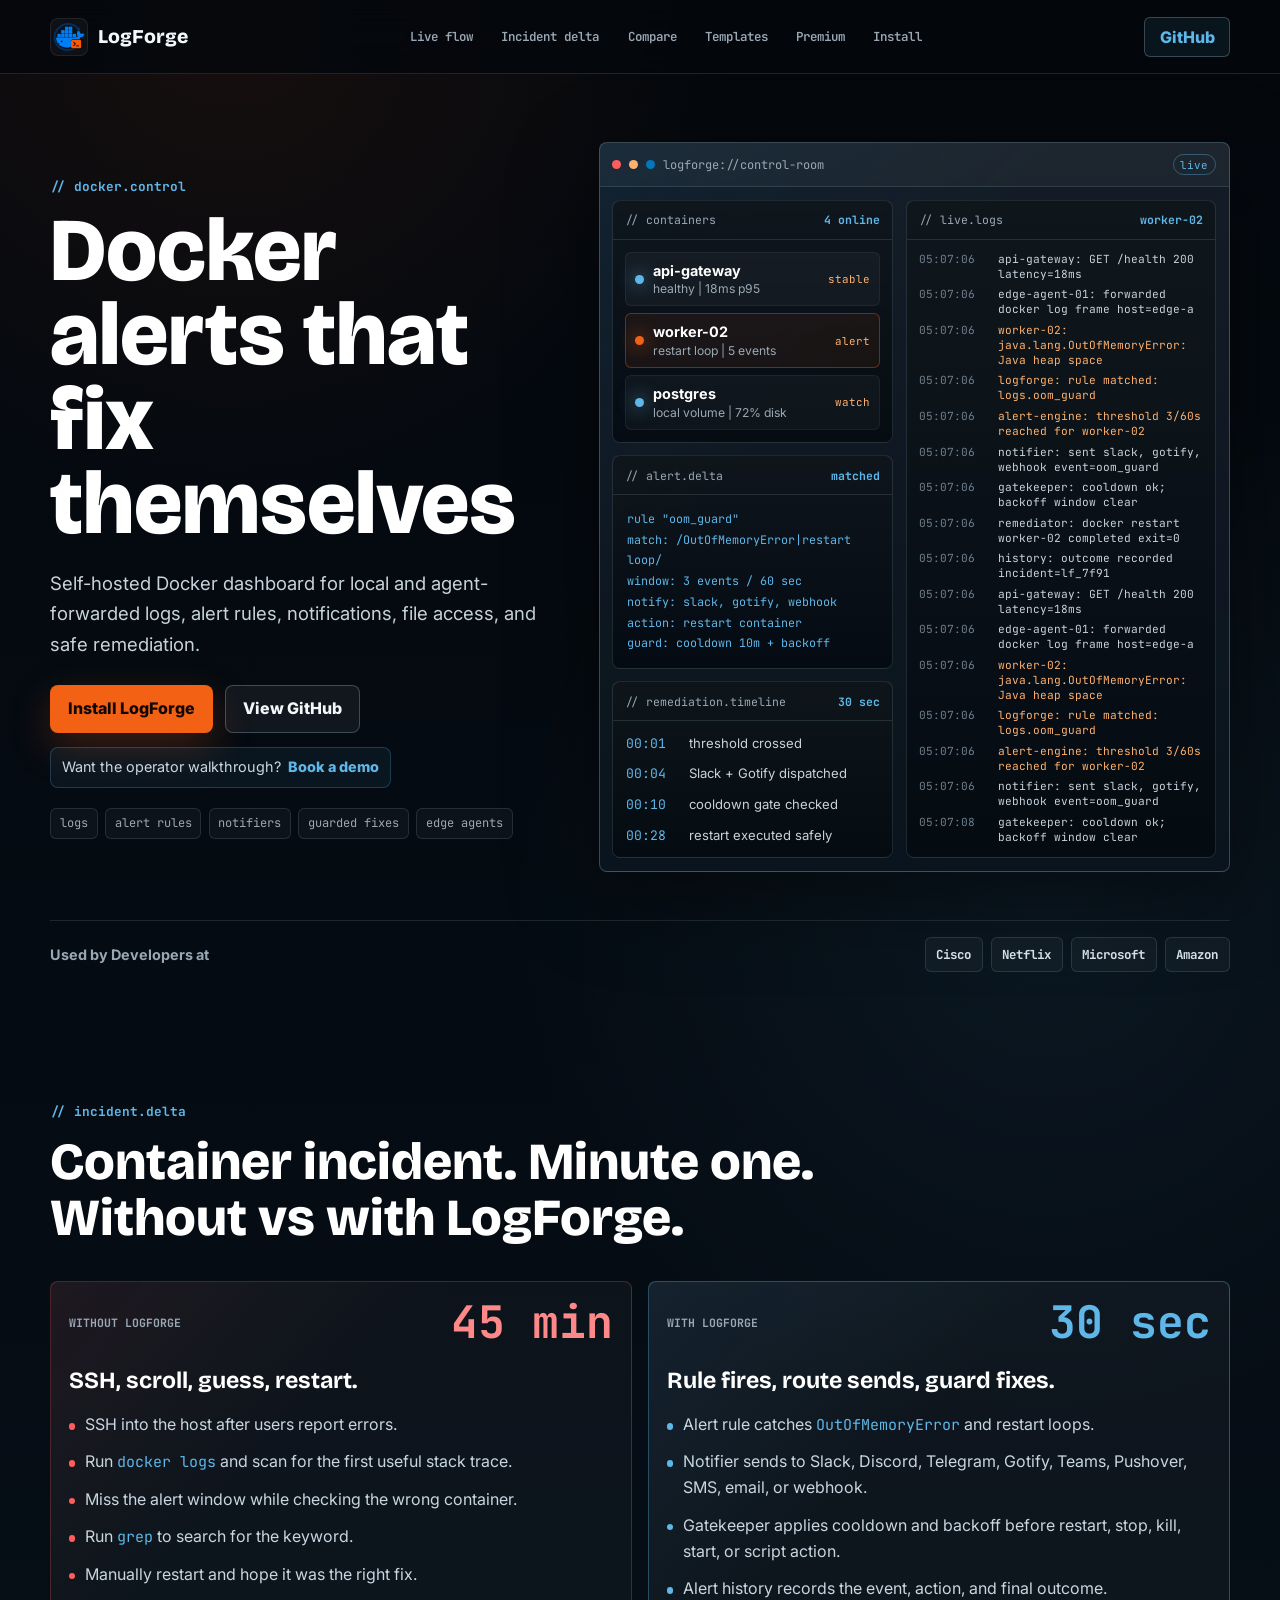
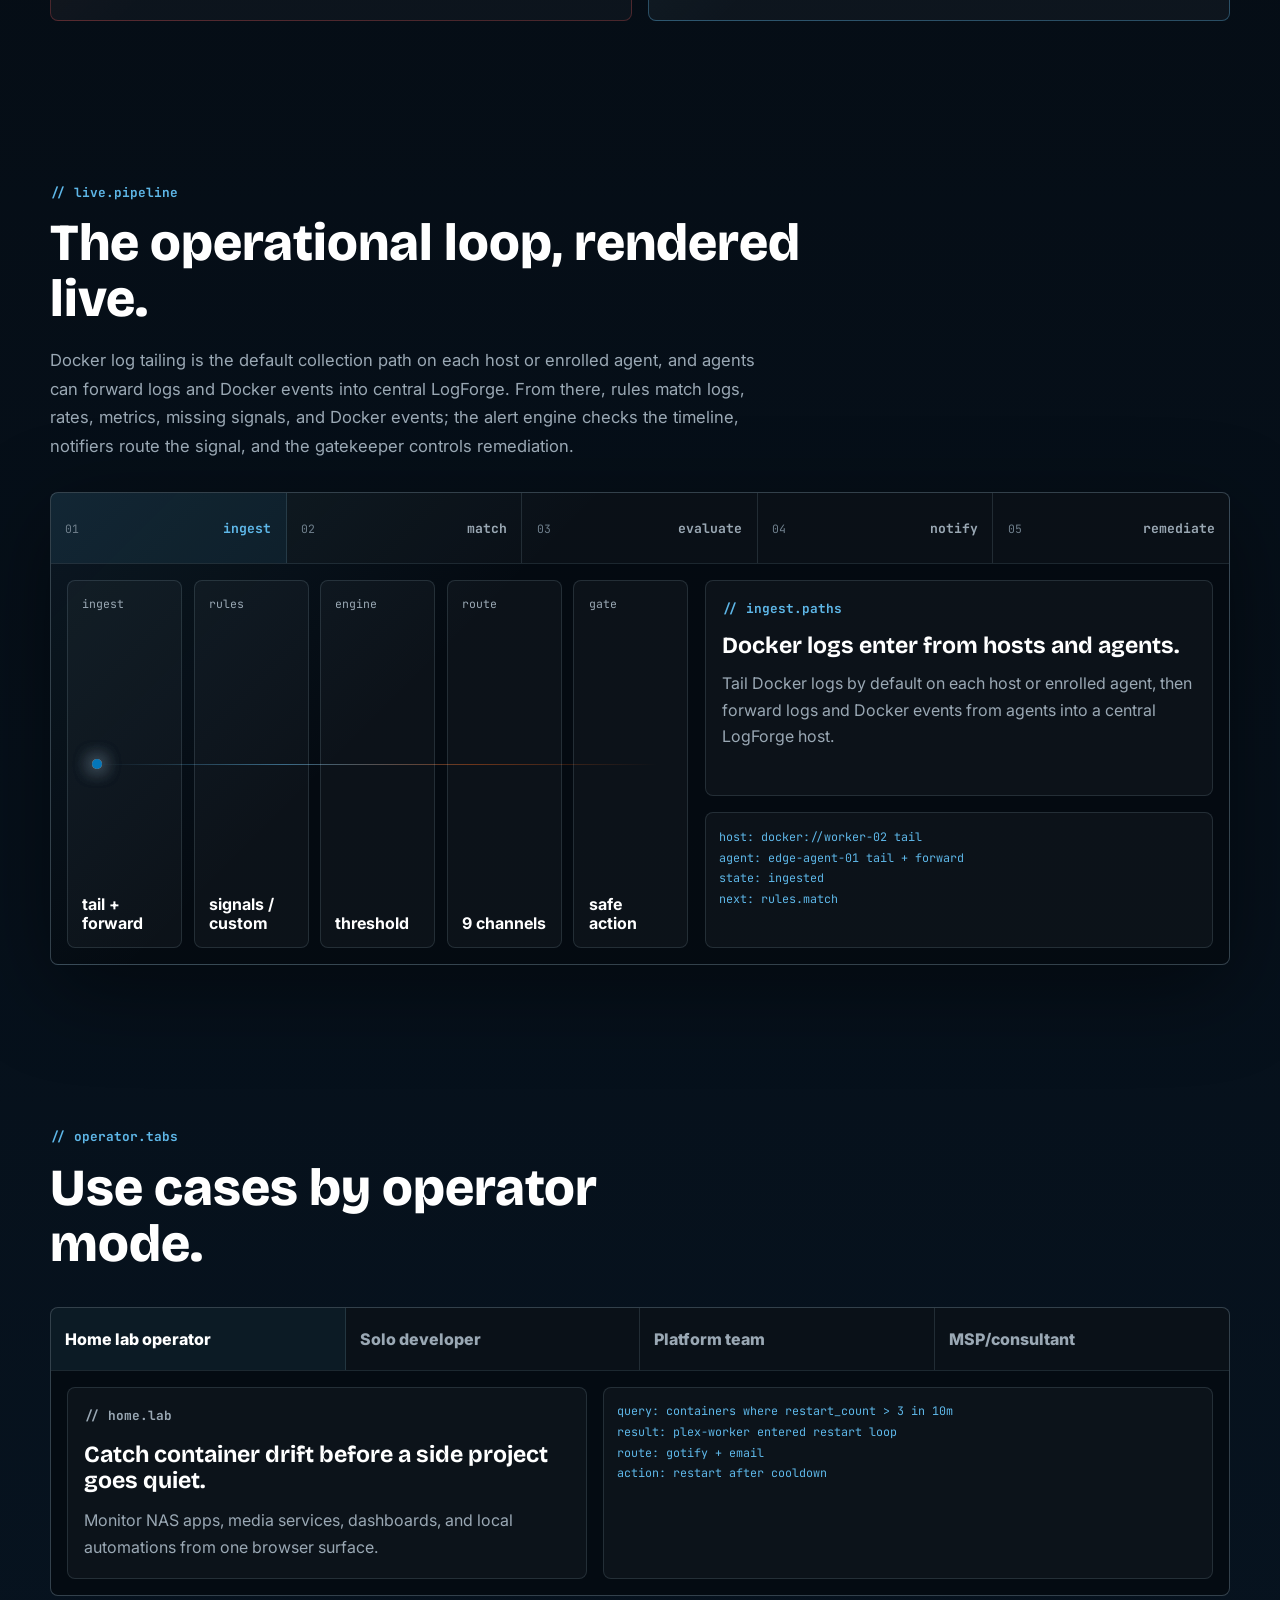
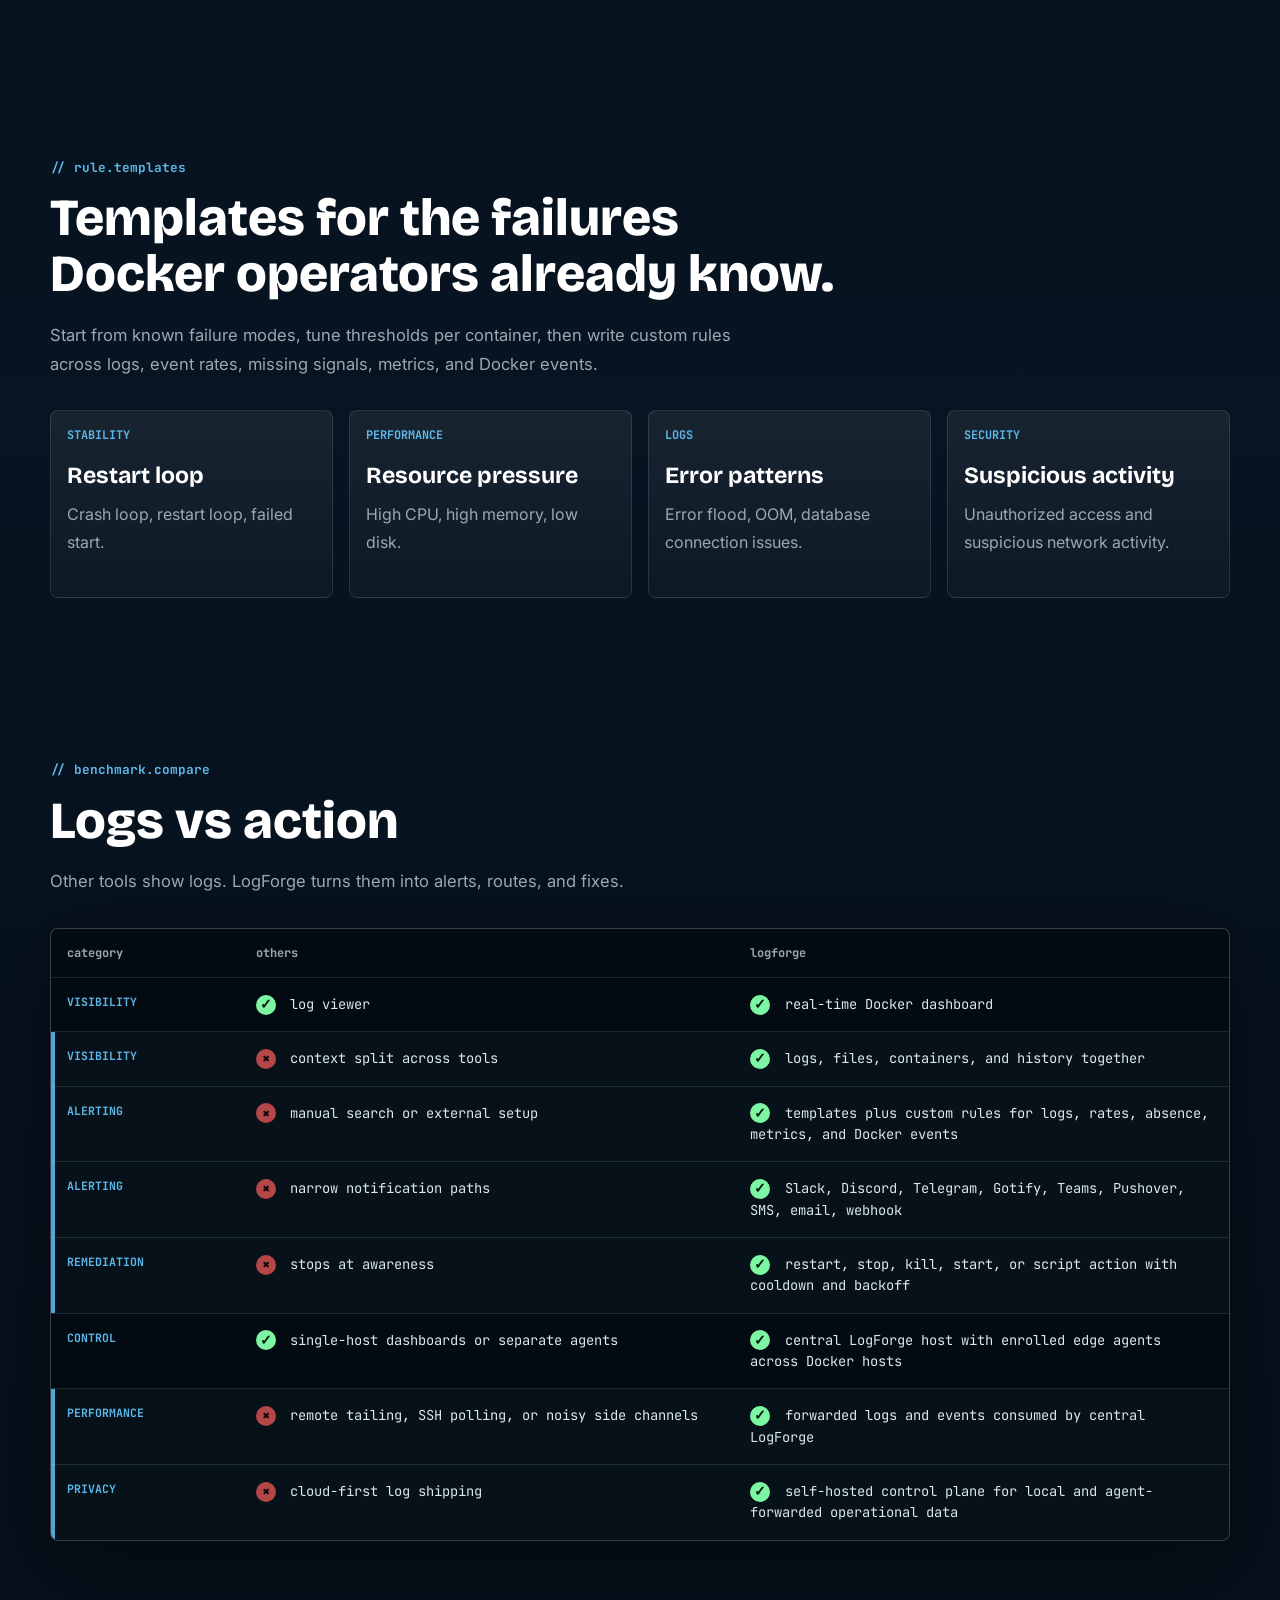
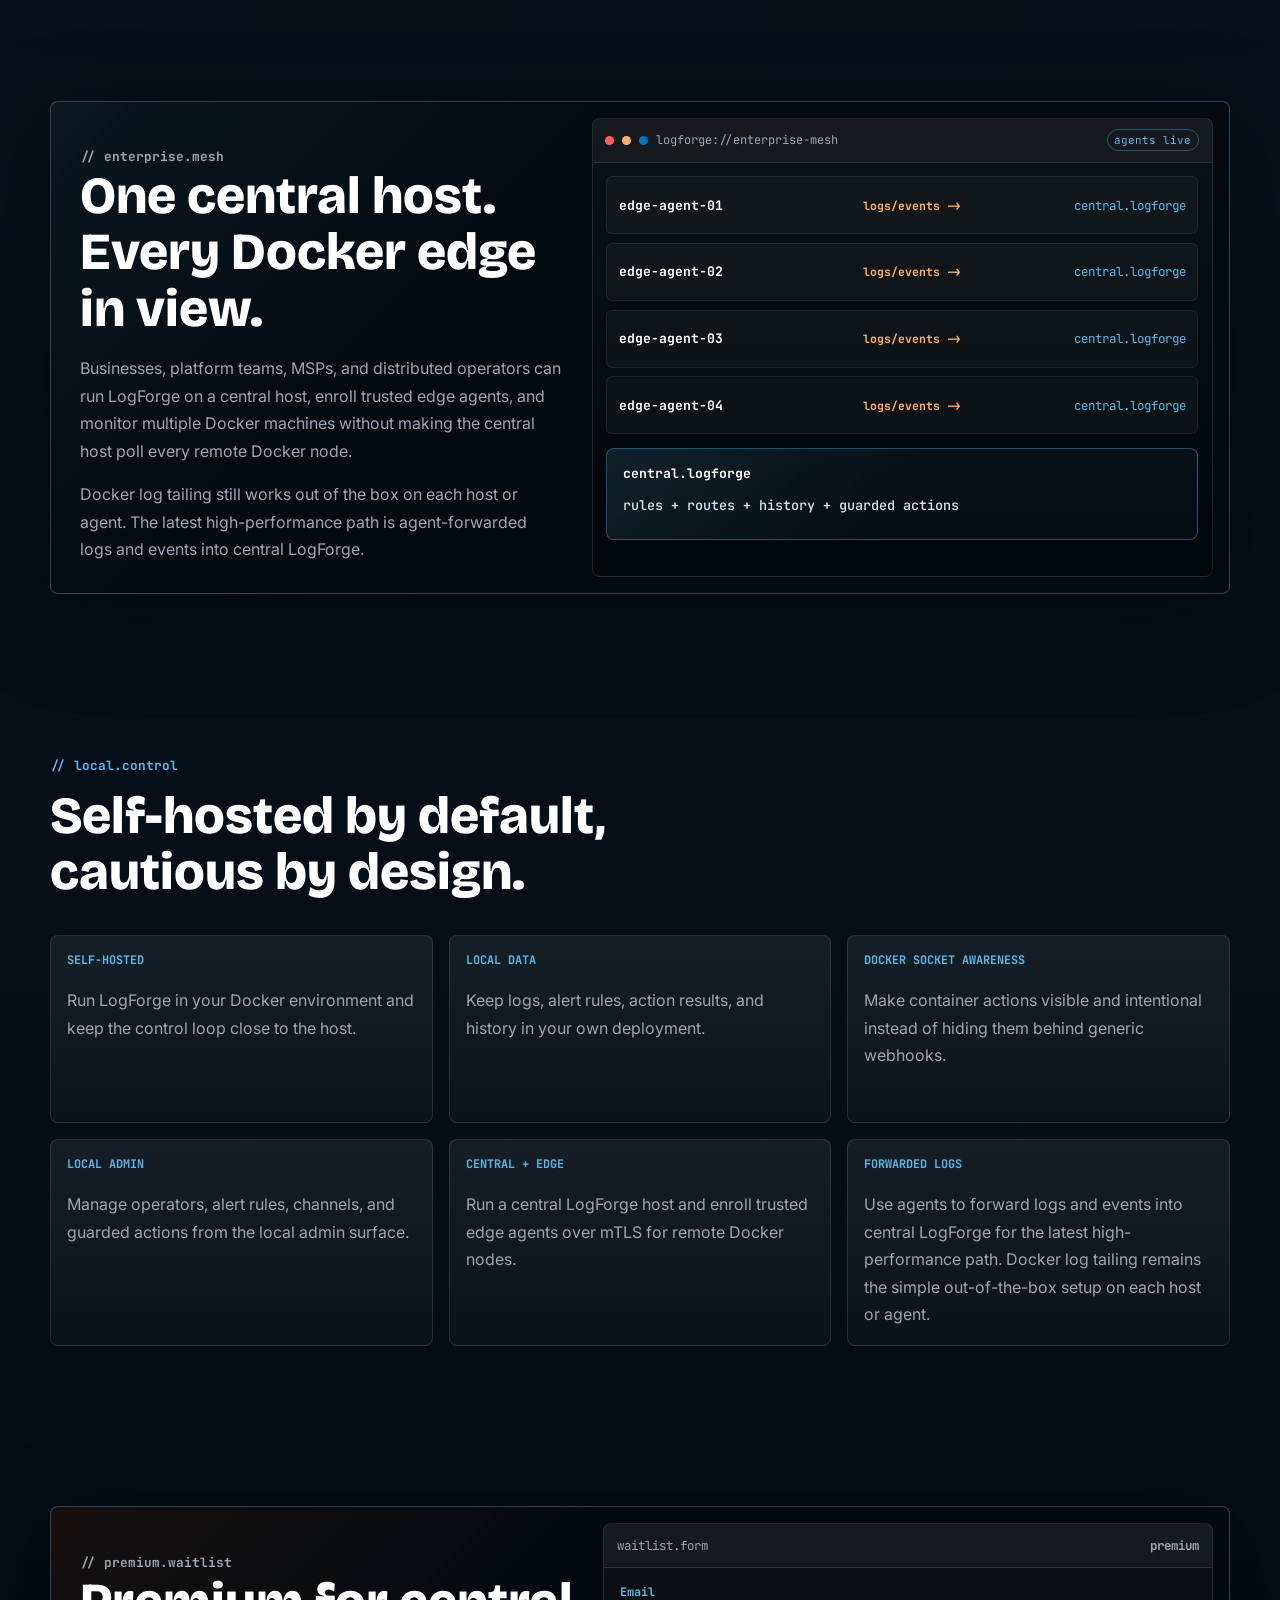
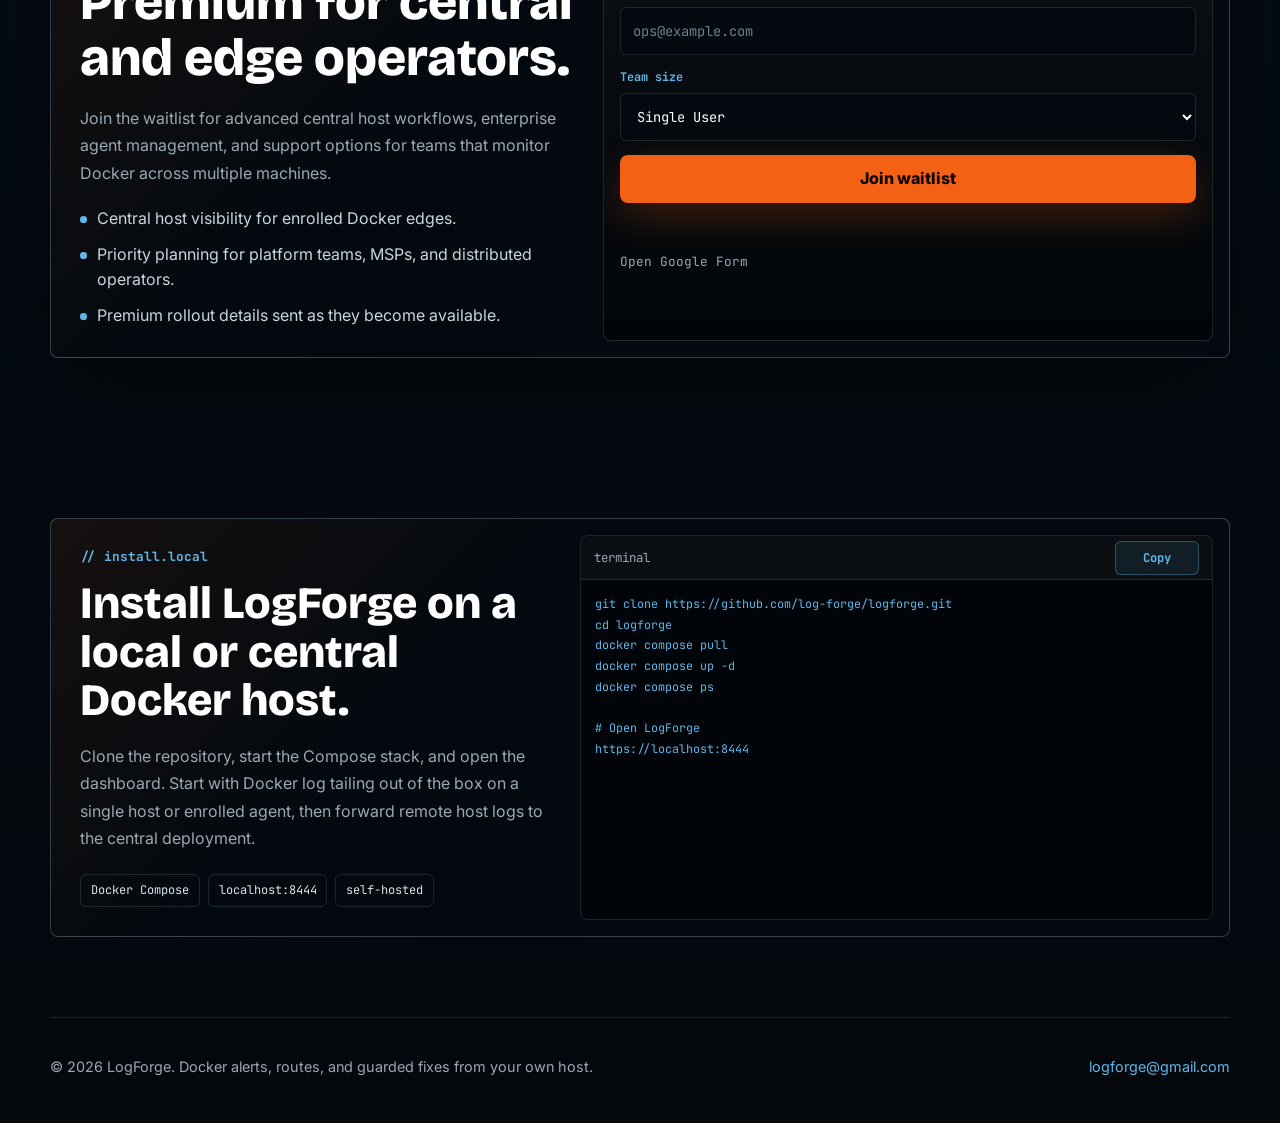
==== index.html @ 3767a817 "added "Single User" to form selection for prem. Live logs UI fix" ====
<!DOCTYPE html>
<html lang="en">

<head>
    <meta charset="UTF-8" />
    <meta name="google-site-verification" content="5gdbox0Q_wbktke-19hYoCBIcnkvSwL-Vssron53sCU" />
    <meta name="viewport" content="width=device-width, initial-scale=1.0" />
    <meta name="description" content="LogForge is a self-hosted Docker dashboard for real-time logs, alert rules, notifications, file access, and safe remediation." />
    <title>LogForge - Docker Alerts That Fix Themselves</title>
    <link rel="preconnect" href="https://fonts.googleapis.com" />
    <link rel="preconnect" href="https://fonts.gstatic.com" crossorigin />
    <link href="https://fonts.googleapis.com/css2?family=Bricolage+Grotesque:wght@600;700;800&family=Inter:wght@400;500;600;700;800&family=JetBrains+Mono:wght@400;500;600;700&display=swap" rel="stylesheet" />
    <link rel="icon" href="assets/logo-32x32.ico" type="image/x-icon" />
    <link rel="stylesheet" href="styles.css" />
</head>

<body>
    <div class="page-grid" aria-hidden="true"></div>

    <header class="site-header">
        <a class="brand" href="#top" aria-label="LogForge home">
            <img src="assets/logforge-Icon-transparent-512x512.png" alt="" />
            <span>LogForge</span>
        </a>

        <nav class="site-nav" aria-label="Primary navigation">
            <a href="#flow">Live flow</a>
            <a href="#incident">Incident delta</a>
            <a href="#compare">Compare</a>
            <a href="#templates">Templates</a>
            <a href="#premium">Premium</a>
            <a href="#install">Install</a>
        </nav>

        <a class="header-cta" href="https://github.com/log-forge/logforge" target="_blank" rel="noopener noreferrer">GitHub</a>
    </header>

    <main id="top">
        <section class="hero" aria-labelledby="hero-title">
            <div class="hero-copy">
                <p class="mono-label">// docker.control</p>
                <h1 id="hero-title">Docker alerts that fix themselves</h1>
                <p class="hero-subhead">Self-hosted Docker dashboard for local and agent-forwarded logs, alert rules, notifications, file access, and safe remediation.</p>
                <div class="action-row" aria-label="Primary actions">
                    <a class="button button-primary" href="#install">Install LogForge</a>
                    <a class="button button-secondary" href="https://github.com/log-forge/logforge" target="_blank" rel="noopener noreferrer">View GitHub</a>
                </div>
                <p class="demo-callout">
                    Want the operator walkthrough?
                    <a href="https://calendly.com/madanb1313/logforge-demo" target="_blank" rel="noopener noreferrer">Book a demo</a>
                </p>
                <div class="signal-strip" aria-label="Product capabilities">
                    <span>logs</span>
                    <span>alert rules</span>
                    <span>notifiers</span>
                    <span>guarded fixes</span>
                    <span>edge agents</span>
                </div>
            </div>

            <aside class="control-room" aria-label="Live Docker control room">
                <div class="window-bar">
                    <span class="window-dot"></span>
                    <span class="window-dot"></span>
                    <span class="window-dot"></span>
                    <span class="window-title">logforge://control-room</span>
                    <span class="window-status">live</span>
                </div>

                <div class="room-grid">
                    <section class="console-panel service-map" aria-label="Container status">
                        <div class="panel-heading">
                            <span>// containers</span>
                            <strong>4 online</strong>
                        </div>
                        <div class="container-list">
                            <article>
                                <span class="status-dot ok"></span>
                                <div>
                                    <strong>api-gateway</strong>
                                    <span>healthy | 18ms p95</span>
                                </div>
                                <em>stable</em>
                            </article>
                            <article class="is-hot">
                                <span class="status-dot warn"></span>
                                <div>
                                    <strong>worker-02</strong>
                                    <span>restart loop | 5 events</span>
                                </div>
                                <em>alert</em>
                            </article>
                            <article>
                                <span class="status-dot ok"></span>
                                <div>
                                    <strong>postgres</strong>
                                    <span>local volume | 72% disk</span>
                                </div>
                                <em>watch</em>
                            </article>
                        </div>
                    </section>

                    <section class="console-panel log-panel" aria-label="Live log stream">
                        <div class="panel-heading">
                            <span>// live.logs</span>
                            <strong>worker-02</strong>
                        </div>
                        <ol id="hero-log-stream" class="log-stream" aria-live="polite"></ol>
                    </section>

                    <section class="console-panel rule-panel" aria-label="Alert rule evaluation">
                        <div class="panel-heading">
                            <span>// alert.delta</span>
                            <strong>matched</strong>
                        </div>
                        <pre><code>rule "oom_guard"
match: /OutOfMemoryError|restart loop/
window: 3 events / 60 sec
notify: slack, gotify, webhook
action: restart container
guard: cooldown 10m + backoff</code></pre>
                    </section>

                    <section class="console-panel timeline-panel" aria-label="Notification and remediation timeline">
                        <div class="panel-heading">
                            <span>// remediation.timeline</span>
                            <strong>30 sec</strong>
                        </div>
                        <ol>
                            <li><span>00:01</span> threshold crossed</li>
                            <li><span>00:04</span> Slack + Gotify dispatched</li>
                            <li><span>00:10</span> cooldown gate checked</li>
                            <li><span>00:28</span> restart executed safely</li>
                        </ol>
                    </section>
                </div>
            </aside>
        </section>

        <section class="proof-band" aria-label="Company proof">
            <p>Used by Developers at</p>
            <div class="company-chips">
                <span>Cisco</span>
                <span>Netflix</span>
                <span>Microsoft</span>
                <span>Amazon</span>
            </div>
        </section>

        <section id="incident" class="section incident-section" aria-labelledby="incident-title">
            <div class="section-kicker">
                <p class="mono-label">// incident.delta</p>
                <h2 id="incident-title">Container incident. Minute one. Without vs with LogForge.</h2>
            </div>

            <div class="delta-grid">
                <article class="delta-card without-card">
                    <div class="delta-head">
                        <span>WITHOUT LOGFORGE</span>
                        <strong>45 min</strong>
                    </div>
                    <h3>SSH, scroll, guess, restart.</h3>
                    <ul>
                        <li>SSH into the host after users report errors.</li>
                        <li>Run <code>docker logs</code> and scan for the first useful stack trace.</li>
                        <li>Miss the alert window while checking the wrong container.</li>
                        <li>Run <code>grep</code> to search for the keyword.</li>
                        <li>Manually restart and hope it was the right fix.</li>
                    </ul>
                </article>

                <article class="delta-card with-card">
                    <div class="delta-head">
                        <span>WITH LOGFORGE</span>
                        <strong>30 sec</strong>
                    </div>
                    <h3>Rule fires, route sends, guard fixes.</h3>
                    <ul>
                        <li>Alert rule catches <code>OutOfMemoryError</code> and restart loops.</li>
                        <li>Notifier sends to Slack, Discord, Telegram, Gotify, Teams, Pushover, SMS, email, or webhook.</li>
                        <li>Gatekeeper applies cooldown and backoff before restart, stop, kill, start, or script action.</li>
                        <li>Alert history records the event, action, and final outcome.</li>
                    </ul>
                </article>
            </div>
        </section>

        <section id="flow" class="section flow-section" aria-labelledby="flow-title">
            <div class="section-intro">
                <p class="mono-label">// live.pipeline</p>
                <h2 id="flow-title">The operational loop, rendered live.</h2>
                <p>Docker log tailing is the default collection path on each host or enrolled agent, and agents can forward logs and Docker events into central LogForge. From there, rules match logs, rates, metrics, missing signals, and Docker events; the alert engine checks the timeline, notifiers route the signal, and the gatekeeper controls remediation.</p>
            </div>

            <div class="flow-console">
                <div class="flow-rail" aria-label="Flow stages">
                    <button class="flow-node is-active" type="button" data-flow-step="0">
                        <span>01</span>
                        <strong>ingest</strong>
                    </button>
                    <button class="flow-node" type="button" data-flow-step="1">
                        <span>02</span>
                        <strong>match</strong>
                    </button>
                    <button class="flow-node" type="button" data-flow-step="2">
                        <span>03</span>
                        <strong>evaluate</strong>
                    </button>
                    <button class="flow-node" type="button" data-flow-step="3">
                        <span>04</span>
                        <strong>notify</strong>
                    </button>
                    <button class="flow-node" type="button" data-flow-step="4">
                        <span>05</span>
                        <strong>remediate</strong>
                    </button>
                </div>

                <div class="flow-stage">
                    <div class="flow-visual" aria-hidden="true">
                        <span class="packet packet-one"></span>
                        <span class="packet packet-two"></span>
                        <span class="packet packet-three"></span>
                        <div class="flow-column">
                            <span>ingest</span>
                            <strong>tail + forward</strong>
                        </div>
                        <div class="flow-column">
                            <span>rules</span>
                            <strong>signals / custom</strong>
                        </div>
                        <div class="flow-column">
                            <span>engine</span>
                            <strong>threshold</strong>
                        </div>
                        <div class="flow-column">
                            <span>route</span>
                            <strong>9 channels</strong>
                        </div>
                        <div class="flow-column">
                            <span>gate</span>
                            <strong>safe action</strong>
                        </div>
                    </div>

                    <div class="flow-detail">
                        <div>
                            <span class="mono-label" id="flow-step-label">// ingest.paths</span>
                            <h3 id="flow-step-title">Docker logs enter from hosts and agents.</h3>
                            <p id="flow-step-copy">Tail Docker logs by default on each host or enrolled agent, then forward logs and Docker events from agents into a central LogForge host.</p>
                        </div>
                        <pre><code id="flow-step-code">host: docker://worker-02 tail
agent: edge-agent-01 tail + forward
state: ingested
next: rules.match</code></pre>
                    </div>
                </div>
            </div>
        </section>

        <section id="use-cases" class="section use-case-section" aria-labelledby="use-case-title">
            <div class="section-intro compact">
                <p class="mono-label">// operator.tabs</p>
                <h2 id="use-case-title">Use cases by operator mode.</h2>
            </div>

            <div class="tabs" data-tabs>
                <div class="tab-list" role="tablist" aria-label="LogForge use cases">
                    <button class="tab-button is-active" id="tab-home" type="button" role="tab" aria-selected="true" aria-controls="panel-home" data-tab="home">Home lab operator</button>
                    <button class="tab-button" id="tab-solo" type="button" role="tab" aria-selected="false" aria-controls="panel-solo" data-tab="solo">Solo developer</button>
                    <button class="tab-button" id="tab-platform" type="button" role="tab" aria-selected="false" aria-controls="panel-platform" data-tab="platform">Platform team</button>
                    <button class="tab-button" id="tab-msp" type="button" role="tab" aria-selected="false" aria-controls="panel-msp" data-tab="msp">MSP/consultant</button>
                </div>

                <div class="tab-panels">
                    <article class="tab-panel is-active" id="panel-home" role="tabpanel" aria-labelledby="tab-home" data-tab-panel="home">
                        <div>
                            <p class="mono-label">// home.lab</p>
                            <h3>Catch container drift before a side project goes quiet.</h3>
                            <p>Monitor NAS apps, media services, dashboards, and local automations from one browser surface.</p>
                        </div>
                        <pre><code>query: containers where restart_count &gt; 3 in 10m
result: plex-worker entered restart loop
route: gotify + email
action: restart after cooldown</code></pre>
                    </article>

                    <article class="tab-panel" id="panel-solo" role="tabpanel" aria-labelledby="tab-solo" data-tab-panel="solo" hidden>
                        <div>
                            <p class="mono-label">// solo.dev</p>
                            <h3>Keep local services honest while you ship.</h3>
                            <p>Use templates or custom rules for logs, rates, metrics, and container events that normally vanish in a terminal tab you closed an hour ago.</p>
                        </div>
                        <pre><code>query: logs contains "database connection refused"
result: api cannot reach postgres
route: desktop webhook + slack
action: run ./scripts/reconnect-db.sh</code></pre>
                    </article>

                    <article class="tab-panel" id="panel-platform" role="tabpanel" aria-labelledby="tab-platform" data-tab-panel="platform" hidden>
                        <div>
                            <p class="mono-label">// platform.team</p>
                            <h3>Give developers a Docker-native incident console.</h3>
                            <p>Run a central LogForge host that consumes forwarded logs from enrolled agents, standardizes alert rules, and keeps remediation visible without handing every workflow to a cloud APM.</p>
                        </div>
                        <pre><code>query: service=checkout severity=error rate &gt; 20/min
source: agents=edge-a, edge-b
result: error flood confirmed across 2 hosts
route: teams + pager webhook
action: block repeated restarts for 10m</code></pre>
                    </article>

                    <article class="tab-panel" id="panel-msp" role="tabpanel" aria-labelledby="tab-msp" data-tab-panel="msp" hidden>
                        <div>
                            <p class="mono-label">// consultant.ops</p>
                            <h3>Operate client Docker edges from one trusted host.</h3>
                            <p>Enroll trusted agents per client or site, forward logs into central LogForge, and use alert history as the handoff record.</p>
                        </div>
                        <pre><code>query: client=edge-node disk_free &lt; 12%
source: agent://client-a-edge-03
result: low disk on docker volume
route: pushover + webhook
action: run guarded cleanup script</code></pre>
                    </article>
                </div>
            </div>
        </section>

        <section id="templates" class="section templates-section" aria-labelledby="templates-title">
            <div class="section-intro">
                <p class="mono-label">// rule.templates</p>
                <h2 id="templates-title">Templates for the failures Docker operators already know.</h2>
                <p>Start from known failure modes, tune thresholds per container, then write custom rules across logs, event rates, missing signals, metrics, and Docker events.</p>
            </div>

            <div class="template-grid">
                <article>
                    <span>STABILITY</span>
                    <h3>Restart loop</h3>
                    <p>Crash loop, restart loop, failed start.</p>
                </article>
                <article>
                    <span>PERFORMANCE</span>
                    <h3>Resource pressure</h3>
                    <p>High CPU, high memory, low disk.</p>
                </article>
                <article>
                    <span>LOGS</span>
                    <h3>Error patterns</h3>
                    <p>Error flood, OOM, database connection issues.</p>
                </article>
                <article>
                    <span>SECURITY</span>
                    <h3>Suspicious activity</h3>
                    <p>Unauthorized access and suspicious network activity.</p>
                </article>
            </div>
        </section>

        <section id="compare" class="section compare-section" aria-labelledby="compare-title">
            <div class="section-intro">
                <p class="mono-label">// benchmark.compare</p>
                <h2 id="compare-title">Logs vs action</h2>
                <p>Other tools show logs. LogForge turns them into alerts, routes, and fixes.</p>
            </div>

            <div class="compare-table-wrap" role="region" aria-label="LogForge comparison table" tabindex="0">
                <table class="compare-table">
                    <thead>
                        <tr>
                            <th scope="col">category</th>
                            <th scope="col">others</th>
                            <th scope="col">logforge</th>
                        </tr>
                    </thead>
                    <tbody>
                        <tr>
                            <th scope="row">VISIBILITY</th>
                            <td><span class="mark yes">✓</span> log viewer</td>
                            <td><span class="mark yes">✓</span> real-time Docker dashboard</td>
                        </tr>
                        <tr class="logforge-row">
                            <th scope="row">VISIBILITY</th>
                            <td><span class="mark no">×</span> context split across tools</td>
                            <td><span class="mark yes">✓</span> logs, files, containers, and history together</td>
                        </tr>
                        <tr class="logforge-row">
                            <th scope="row">ALERTING</th>
                            <td><span class="mark no">×</span> manual search or external setup</td>
                            <td><span class="mark yes">✓</span> templates plus custom rules for logs, rates, absence, metrics, and Docker events</td>
                        </tr>
                        <tr class="logforge-row">
                            <th scope="row">ALERTING</th>
                            <td><span class="mark no">×</span> narrow notification paths</td>
                            <td><span class="mark yes">✓</span> Slack, Discord, Telegram, Gotify, Teams, Pushover, SMS, email, webhook</td>
                        </tr>
                        <tr class="logforge-row">
                            <th scope="row">REMEDIATION</th>
                            <td><span class="mark no">×</span> stops at awareness</td>
                            <td><span class="mark yes">✓</span> restart, stop, kill, start, or script action with cooldown and backoff</td>
                        </tr>
                        <tr>
                            <th scope="row">CONTROL</th>
                            <td><span class="mark yes">✓</span> single-host dashboards or separate agents</td>
                            <td><span class="mark yes">✓</span> central LogForge host with enrolled edge agents across Docker hosts</td>
                        </tr>
                        <tr class="logforge-row">
                            <th scope="row">PERFORMANCE</th>
                            <td><span class="mark no">×</span> remote tailing, SSH polling, or noisy side channels</td>
                            <td><span class="mark yes">✓</span> forwarded logs and events consumed by central LogForge</td>
                        </tr>
                        <tr class="logforge-row">
                            <th scope="row">PRIVACY</th>
                            <td><span class="mark no">×</span> cloud-first log shipping</td>
                            <td><span class="mark yes">✓</span> self-hosted control plane for local and agent-forwarded operational data</td>
                        </tr>
                    </tbody>
                </table>
            </div>
        </section>

        <section class="section mesh-section" aria-labelledby="mesh-title">
            <div class="mesh-layout">
                <div class="mesh-copy">
                    <p class="mono-label">// enterprise.mesh</p>
                    <h2 id="mesh-title">One central host. Every Docker edge in view.</h2>
                    <p>Businesses, platform teams, MSPs, and distributed operators can run LogForge on a central host, enroll trusted edge agents, and monitor multiple Docker machines without making the central host poll every remote Docker node.</p>
                    <p>Docker log tailing still works out of the box on each host or agent. The latest high-performance path is agent-forwarded logs and events into central LogForge.</p>
                </div>

                <aside class="mesh-console" aria-label="Central LogForge agent mesh">
                    <div class="window-bar">
                        <span class="window-dot"></span>
                        <span class="window-dot"></span>
                        <span class="window-dot"></span>
                        <span class="window-title">logforge://enterprise-mesh</span>
                        <span class="window-status">agents live</span>
                    </div>
                    <div class="mesh-body">
                        <ol class="mesh-routes">
                            <li>
                                <span>edge-agent-01</span>
                                <strong>logs/events -&gt;</strong>
                                <em>central.logforge</em>
                            </li>
                            <li>
                                <span>edge-agent-02</span>
                                <strong>logs/events -&gt;</strong>
                                <em>central.logforge</em>
                            </li>
                            <li>
                                <span>edge-agent-03</span>
                                <strong>logs/events -&gt;</strong>
                                <em>central.logforge</em>
                            </li>
                            <li>
                                <span>edge-agent-04</span>
                                <strong>logs/events -&gt;</strong>
                                <em>central.logforge</em>
                            </li>
                        </ol>
                        <div class="central-node">
                            <span>central.logforge</span>
                            <strong>rules + routes + history + guarded actions</strong>
                        </div>
                    </div>
                </aside>
            </div>
        </section>

        <section id="security" class="section security-section" aria-labelledby="security-title">
            <div class="section-intro compact">
                <p class="mono-label">// local.control</p>
                <h2 id="security-title">Self-hosted by default, cautious by design.</h2>
            </div>

            <div class="security-grid">
                <article>
                    <span>SELF-HOSTED</span>
                    <p>Run LogForge in your Docker environment and keep the control loop close to the host.</p>
                </article>
                <article>
                    <span>LOCAL DATA</span>
                    <p>Keep logs, alert rules, action results, and history in your own deployment.</p>
                </article>
                <article>
                    <span>DOCKER SOCKET AWARENESS</span>
                    <p>Make container actions visible and intentional instead of hiding them behind generic webhooks.</p>
                </article>
                <article>
                    <span>LOCAL ADMIN</span>
                    <p>Manage operators, alert rules, channels, and guarded actions from the local admin surface.</p>
                </article>
                <article>
                    <span>CENTRAL + EDGE</span>
                    <p>Run a central LogForge host and enroll trusted edge agents over mTLS for remote Docker nodes.</p>
                </article>
                <article>
                    <span>FORWARDED LOGS</span>
                    <p>Use agents to forward logs and events into central LogForge for the latest high-performance path. Docker log tailing remains the simple out-of-the-box setup on each host or agent.</p>
                </article>
            </div>
        </section>

        <section id="premium" class="section premium-section" aria-labelledby="premium-title">
            <div class="premium-layout">
                <div class="premium-copy">
                    <p class="mono-label">// premium.waitlist</p>
                    <h2 id="premium-title">Premium for central and edge operators.</h2>
                    <p>Join the waitlist for advanced central host workflows, enterprise agent management, and support options for teams that monitor Docker across multiple machines.</p>
                    <ul class="premium-points">
                        <li>Central host visibility for enrolled Docker edges.</li>
                        <li>Priority planning for platform teams, MSPs, and distributed operators.</li>
                        <li>Premium rollout details sent as they become available.</li>
                    </ul>
                </div>

                <form id="premium-form" class="premium-form" action="https://docs.google.com/forms/d/e/1FAIpQLSe7D8ET0jccLyB7ufdlz3Lj9IEhLvrrvncpP8xzFvLgqYZGEQ/formResponse" method="POST" target="_blank">
                    <div class="code-header">
                        <span>waitlist.form</span>
                        <strong>premium</strong>
                    </div>
                    <div class="premium-form-body">
                        <label for="premium-email">
                            <span>Email</span>
                            <input id="premium-email" name="entry.475791116" type="email" autocomplete="email" placeholder="ops@example.com" required />
                        </label>
                        <label for="premium-team-size">
                            <span>Team size</span>
                            <select id="premium-team-size" name="entry.1033853757">
                                <option value="Single User">Single User</option>
                                <option value="1 - 10 people">1 - 10 people</option>
                                <option value="11 - 49 people">11 - 49 people</option>
                                <option value="50 + people">50 + people</option>
                            </select>
                        </label>
                        <button class="button button-primary premium-submit" type="submit">Join waitlist</button>
                        <p id="premium-form-status" class="form-status" role="status" aria-live="polite"></p>
                        <a class="form-fallback" href="https://docs.google.com/forms/d/e/1FAIpQLSe7D8ET0jccLyB7ufdlz3Lj9IEhLvrrvncpP8xzFvLgqYZGEQ/viewform" target="_blank" rel="noopener noreferrer">Open Google Form</a>
                    </div>
                </form>
            </div>
        </section>

        <section id="install" class="section install-section" aria-labelledby="install-title">
            <div class="install-layout">
                <div>
                    <p class="mono-label">// install.local</p>
                    <h2 id="install-title">Install LogForge on a local or central Docker host.</h2>
                    <p>Clone the repository, start the Compose stack, and open the dashboard. Start with Docker log tailing out of the box on a single host or enrolled agent, then forward remote host logs to the central deployment.</p>
                    <div class="install-stats" aria-label="Install summary">
                        <span>Docker Compose</span>
                        <span>localhost:8444</span>
                        <span>self-hosted</span>
                    </div>
                </div>

                <div class="install-card">
                    <div class="code-header">
                        <span>terminal</span>
                        <button id="copy-install" class="copy-button" type="button" data-copy-target="install-snippet">
                            <span class="copy-default">Copy</span>
                            <span class="copy-success">Copied</span>
                        </button>
                    </div>
                    <pre><code id="install-snippet">git clone https://github.com/log-forge/logforge.git
cd logforge
docker compose pull
docker compose up -d
docker compose ps

# Open LogForge
https://localhost:8444</code></pre>
                </div>
            </div>
        </section>
    </main>

    <footer class="site-footer">
        <p>&copy; 2026 LogForge. Docker alerts, routes, and guarded fixes from your own host.</p>
        <a href="mailto:logforge@gmail.com">logforge@gmail.com</a>
    </footer>

    <script src="script.js"></script>
</body>

</html>
---- styles.css ----
:root {
    color-scheme: dark;
    --bg: #04080d;
    --bg-2: #07111c;
    --panel: #08111a;
    --panel-2: #0c1823;
    --panel-3: #112232;
    --ink: #f3f8fb;
    --muted: #9aa8b4;
    --muted-2: #6f7f8c;
    --line: rgba(194, 226, 246, 0.13);
    --line-strong: rgba(194, 226, 246, 0.25);
    --brand-blue: #5EB7E8;
    --brand-blue-strong: #0476B9;
    --brand-navy: #0A3657;
    --brand-navy-2: #123B5A;
    --brand-orange: #F36114;
    --brand-orange-light: #FFB16D;
    --red: #ff5d5d;
    --shadow: 0 24px 90px rgba(0, 0, 0, 0.45);
    --radius: 8px;
    --max-width: 1180px;
}

* {
    box-sizing: border-box;
}

html {
    scroll-behavior: smooth;
    background: var(--bg);
}

body {
    margin: 0;
    color: var(--ink);
    background:
        radial-gradient(circle at 18% 0%, rgba(243, 97, 20, 0.08), transparent 32rem),
        radial-gradient(circle at 82% 12%, rgba(94, 183, 232, 0.07), transparent 34rem),
        linear-gradient(180deg, #04080d 0%, #071421 48%, #04080d 100%);
    font-family: Inter, ui-sans-serif, system-ui, -apple-system, BlinkMacSystemFont, "Segoe UI", sans-serif;
    letter-spacing: 0;
    min-width: 320px;
}

body::before {
    content: "";
    position: fixed;
    inset: 0;
    z-index: -2;
    pointer-events: none;
    background-image:
        linear-gradient(rgba(194, 226, 246, 0.045) 1px, transparent 1px),
        linear-gradient(90deg, rgba(194, 226, 246, 0.045) 1px, transparent 1px);
    background-size: 48px 48px;
    mask-image: linear-gradient(180deg, rgba(0, 0, 0, 0.92), rgba(0, 0, 0, 0.18));
}

body::after {
    content: "";
    position: fixed;
    inset: 0;
    z-index: -1;
    pointer-events: none;
    background:
        repeating-linear-gradient(180deg, rgba(255, 255, 255, 0.032) 0, rgba(255, 255, 255, 0.032) 1px, transparent 1px, transparent 4px),
        linear-gradient(90deg, rgba(243, 97, 20, 0.025), rgba(10, 54, 87, 0.04), rgba(94, 183, 232, 0.025));
    opacity: 0.58;
}

a {
    color: inherit;
}

img {
    display: block;
    max-width: 100%;
}

[hidden] {
    display: none !important;
}

button,
a {
    -webkit-tap-highlight-color: transparent;
}

button,
input,
textarea,
select {
    font: inherit;
}

h1,
h2,
h3,
p {
    margin-top: 0;
    overflow-wrap: anywhere;
}

h1,
h2,
h3 {
    font-family: "Bricolage Grotesque", Inter, ui-sans-serif, system-ui, sans-serif;
    letter-spacing: 0;
}

pre,
code,
.mono-label,
.site-nav,
.window-title,
.window-status,
.panel-heading,
.container-list em,
.flow-node,
.template-grid span,
.security-grid span,
.compare-table,
.install-stats,
.copy-button,
.signal-strip,
.company-chips,
.mesh-routes,
.central-node,
.premium-form label span,
.premium-form input,
.premium-form select,
.form-status,
.form-fallback {
    font-family: "JetBrains Mono", ui-monospace, SFMono-Regular, Menlo, Monaco, Consolas, monospace;
    letter-spacing: 0;
}

pre {
    margin: 0;
    white-space: pre-wrap;
}

code {
    color: var(--brand-blue);
    font-size: 0.94em;
}

:focus-visible {
    outline: 2px solid var(--brand-blue);
    outline-offset: 4px;
}

.page-grid {
    position: fixed;
    inset: 0;
    z-index: -3;
    background:
        linear-gradient(90deg, transparent 0, rgba(255, 255, 255, 0.025) 50%, transparent 100%),
        #04080d;
}

.site-header {
    position: sticky;
    top: 0;
    z-index: 30;
    display: flex;
    align-items: center;
    justify-content: space-between;
    gap: 1rem;
    min-height: 74px;
    padding: 0.75rem max(1rem, calc((100vw - var(--max-width)) / 2));
    border-bottom: 1px solid var(--line);
    background: rgba(4, 8, 13, 0.84);
    backdrop-filter: blur(18px);
}

.brand {
    display: inline-flex;
    align-items: center;
    gap: 0.65rem;
    flex: 0 0 auto;
    color: var(--ink);
    font-weight: 800;
    text-decoration: none;
}

.brand img {
    width: 38px;
    height: 38px;
    border: 1px solid rgba(255, 255, 255, 0.08);
    border-radius: 8px;
    background: rgba(255, 255, 255, 0.04);
}

.brand span {
    font-family: "Bricolage Grotesque", Inter, sans-serif;
    font-size: 1.22rem;
}

.site-nav {
    display: flex;
    align-items: center;
    justify-content: center;
    gap: 0.28rem;
    color: var(--muted);
    font-size: 0.78rem;
    font-weight: 600;
}

.site-nav a,
.header-cta {
    border: 1px solid transparent;
    border-radius: 6px;
    text-decoration: none;
    transition: border-color 160ms ease, background 160ms ease, color 160ms ease, transform 160ms ease;
}

.site-nav a {
    padding: 0.55rem 0.68rem;
}

.site-nav a:hover,
.site-nav a:focus-visible {
    border-color: var(--line);
    background: rgba(255, 255, 255, 0.045);
    color: var(--ink);
}

.header-cta {
    display: inline-flex;
    align-items: center;
    justify-content: center;
    flex: 0 0 auto;
    min-height: 40px;
    padding: 0 0.9rem;
    border-color: var(--line-strong);
    background: rgba(94, 183, 232, 0.08);
    color: var(--brand-blue);
    font-weight: 800;
}

.header-cta:hover,
.header-cta:focus-visible {
    transform: translateY(-1px);
    border-color: rgba(94, 183, 232, 0.48);
    background: rgba(94, 183, 232, 0.14);
}

.hero {
    display: grid;
    grid-template-columns: minmax(0, 0.9fr) minmax(520px, 1.1fr);
    gap: 2rem;
    align-items: center;
    width: min(var(--max-width), calc(100% - 2rem));
    min-height: 620px;
    margin: 0 auto;
    padding: 4.25rem 0 3rem;
}

.hero-copy {
    min-width: 0;
}

.mono-label {
    display: inline-flex;
    align-items: center;
    gap: 0.5rem;
    margin: 0 0 0.9rem;
    color: var(--brand-blue);
    font-size: 0.8rem;
    font-weight: 700;
    text-transform: lowercase;
}

.hero h1 {
    max-width: 760px;
    margin-bottom: 1.2rem;
    padding-bottom: 0.03em;
    color: #ffffff;
    font-size: 5.6rem;
    line-height: 0.94;
    font-weight: 800;
    overflow-wrap: normal;
    word-break: normal;
}

.hero-subhead {
    max-width: 640px;
    margin-bottom: 1.6rem;
    color: #c7d3dc;
    font-size: 1.16rem;
    line-height: 1.65;
}

.action-row {
    display: flex;
    flex-wrap: wrap;
    gap: 0.8rem;
    margin: 0 0 0.85rem;
}

.button {
    display: inline-flex;
    align-items: center;
    justify-content: center;
    min-height: 48px;
    padding: 0 1.05rem;
    border: 1px solid transparent;
    border-radius: 8px;
    color: var(--ink);
    font-weight: 800;
    line-height: 1.1;
    text-align: center;
    text-decoration: none;
    transition: transform 160ms ease, background 160ms ease, border-color 160ms ease, color 160ms ease;
}

.button:hover,
.button:focus-visible {
    transform: translateY(-1px);
}

.button-primary {
    border-color: rgba(243, 97, 20, 0.95);
    background: var(--brand-orange);
    color: #130704;
    box-shadow: 0 14px 42px rgba(243, 97, 20, 0.24);
}

.button-primary:hover,
.button-primary:focus-visible {
    background: #ff7a2f;
}

.button-secondary {
    border-color: var(--line-strong);
    background: rgba(255, 255, 255, 0.055);
    color: var(--ink);
}

.button-secondary:hover,
.button-secondary:focus-visible {
    border-color: rgba(94, 183, 232, 0.42);
    background: rgba(94, 183, 232, 0.09);
    color: #ffffff;
}

.signal-strip {
    display: flex;
    flex-wrap: wrap;
    gap: 0.45rem;
    margin-top: 1.25rem;
    color: var(--muted);
    font-size: 0.75rem;
}

.signal-strip span {
    padding: 0.42rem 0.55rem;
    border: 1px solid var(--line);
    border-radius: 6px;
    background: rgba(255, 255, 255, 0.035);
}

.demo-callout {
    display: inline-flex;
    flex-wrap: wrap;
    gap: 0.42rem;
    align-items: center;
    max-width: 100%;
    margin: 0;
    padding: 0.56rem 0.7rem;
    border: 1px solid rgba(94, 183, 232, 0.24);
    border-radius: 8px;
    background: rgba(94, 183, 232, 0.065);
    color: #c8d8e3;
    font-size: 0.9rem;
    line-height: 1.45;
}

.demo-callout a {
    color: var(--brand-blue);
    font-weight: 800;
    text-decoration: none;
}

.demo-callout a:hover,
.demo-callout a:focus-visible {
    color: #ffffff;
}

.control-room {
    min-width: 0;
    overflow: hidden;
    border: 1px solid var(--line-strong);
    border-radius: 8px;
    background:
        linear-gradient(135deg, rgba(10, 54, 87, 0.22), transparent 34%),
        linear-gradient(180deg, rgba(255, 255, 255, 0.055), rgba(255, 255, 255, 0.015)),
        #06101a;
    box-shadow: var(--shadow);
}

.window-bar,
.code-header {
    display: flex;
    align-items: center;
    gap: 0.5rem;
    min-height: 44px;
    padding: 0 0.8rem;
    border-bottom: 1px solid var(--line);
    background: rgba(255, 255, 255, 0.04);
}

.window-dot {
    width: 9px;
    height: 9px;
    border-radius: 50%;
    background: var(--muted-2);
}

.window-dot:first-child {
    background: var(--red);
}

.window-dot:nth-child(2) {
    background: var(--brand-orange-light);
}

.window-dot:nth-child(3) {
    background: var(--brand-blue-strong);
}

.window-title {
    min-width: 0;
    color: var(--muted);
    font-size: 0.75rem;
    overflow: hidden;
    text-overflow: ellipsis;
    white-space: nowrap;
}

.window-status {
    margin-left: auto;
    padding: 0.18rem 0.42rem;
    border: 1px solid rgba(94, 183, 232, 0.36);
    border-radius: 999px;
    color: var(--brand-blue);
    font-size: 0.68rem;
}

.room-grid {
    display: grid;
    grid-template-columns: 0.95fr 1.05fr;
    gap: 0.8rem;
    padding: 0.8rem;
}

.console-panel {
    min-width: 0;
    overflow: hidden;
    border: 1px solid var(--line);
    border-radius: 8px;
    background:
        linear-gradient(180deg, rgba(255, 255, 255, 0.04), transparent),
        rgba(4, 10, 16, 0.84);
}

.panel-heading {
    display: flex;
    align-items: center;
    justify-content: space-between;
    gap: 1rem;
    min-height: 39px;
    padding: 0 0.75rem;
    border-bottom: 1px solid var(--line);
    color: var(--muted);
    font-size: 0.72rem;
}

.panel-heading strong {
    color: var(--brand-blue);
    font-weight: 700;
}

.container-list {
    display: grid;
    gap: 0.45rem;
    padding: 0.75rem;
}

.container-list article {
    display: grid;
    grid-template-columns: auto minmax(0, 1fr) auto;
    gap: 0.55rem;
    align-items: center;
    min-height: 52px;
    padding: 0.55rem;
    border: 1px solid rgba(255, 255, 255, 0.06);
    border-radius: 6px;
    background: rgba(255, 255, 255, 0.035);
}

.container-list article.is-hot {
    border-color: rgba(243, 97, 20, 0.35);
    background: rgba(243, 97, 20, 0.07);
}

.status-dot {
    width: 9px;
    height: 9px;
    border-radius: 50%;
    box-shadow: 0 0 18px currentColor;
}

.status-dot.ok {
    color: var(--brand-blue);
    background: var(--brand-blue);
}

.status-dot.warn {
    color: var(--brand-orange);
    background: var(--brand-orange);
}

.container-list strong,
.container-list span {
    display: block;
    min-width: 0;
}

.container-list strong {
    color: #ffffff;
    font-size: 0.9rem;
}

.container-list div span {
    margin-top: 0.18rem;
    color: var(--muted);
    font-size: 0.76rem;
}

.container-list em {
    color: var(--brand-orange-light);
    font-size: 0.68rem;
    font-style: normal;
}

.log-panel {
    grid-row: span 4;
    display: grid;
    grid-template-rows: auto minmax(0, 1fr);
}

.timeline-panel {
    grid-row: span 2;
}

.log-stream {
    display: grid;
    align-content: end;
    gap: 0.34rem;
    min-height: 0;
    margin: 0;
    padding: 0.75rem;
    overflow: hidden;
    list-style: none;
}

.log-stream li {
    display: grid;
    grid-template-columns: 4.4rem minmax(0, 1fr);
    gap: 0.55rem;
    color: #c7d3dc;
    font-family: "JetBrains Mono", ui-monospace, monospace;
    font-size: 0.75rem;
    line-height: 1.45;
}

.log-stream time {
    color: var(--muted-2);
}

.log-stream .log-hot {
    color: var(--brand-orange-light);
}

@media (min-width: 821px) {
    .log-panel {
        contain: size;
    }

    .log-stream {
        align-content: space-between;
        gap: 0.22rem;
    }

    .log-stream li {
        font-size: 0.7rem;
        line-height: 1.34;
    }
}

.rule-panel pre,
.install-card pre,
.flow-detail pre,
.tab-panel pre {
    padding: 0.85rem;
    color: #d8edf9;
    font-family: "JetBrains Mono", ui-monospace, monospace;
    font-size: 0.78rem;
    line-height: 1.66;
}

.timeline-panel ol {
    display: grid;
    gap: 0.72rem;
    margin: 0;
    padding: 0.78rem;
    list-style: none;
}

.timeline-panel li {
    display: grid;
    grid-template-columns: 3.4rem minmax(0, 1fr);
    gap: 0.55rem;
    color: #c7d3dc;
    font-size: 0.82rem;
    line-height: 1.45;
}

.timeline-panel li span {
    color: var(--brand-blue);
    font-family: "JetBrains Mono", ui-monospace, monospace;
}

.proof-band {
    display: flex;
    align-items: center;
    justify-content: space-between;
    gap: 1rem;
    width: min(var(--max-width), calc(100% - 2rem));
    margin: 0 auto;
    padding: 1rem 0 3rem;
    border-top: 1px solid var(--line);
}

.proof-band p {
    margin: 0;
    color: var(--muted);
    font-size: 0.9rem;
    font-weight: 700;
}

.company-chips {
    display: flex;
    flex-wrap: wrap;
    justify-content: flex-end;
    gap: 0.5rem;
}

.company-chips span {
    padding: 0.5rem 0.66rem;
    border: 1px solid var(--line);
    border-radius: 6px;
    background: rgba(255, 255, 255, 0.035);
    color: #d5e1ea;
    font-size: 0.78rem;
    font-weight: 700;
}

.section {
    width: min(var(--max-width), calc(100% - 2rem));
    margin: 0 auto;
    padding: 5rem 0;
}

.section-kicker,
.section-intro {
    max-width: 790px;
    margin-bottom: 2rem;
}

.section-intro.compact {
    max-width: 680px;
}

.section h2 {
    margin: 0;
    padding-bottom: 0.05em;
    color: #ffffff;
    font-size: 3.25rem;
    line-height: 1.08;
    font-weight: 800;
}

.section-intro p:not(.mono-label),
.install-layout > div > p:not(.mono-label),
.tab-panel p,
.template-grid p,
.security-grid p,
.delta-card p,
.mesh-copy p,
.premium-copy p {
    color: var(--muted);
    line-height: 1.72;
}

.section-intro p:not(.mono-label) {
    max-width: 720px;
    margin: 1rem 0 0;
    font-size: 1.04rem;
}

.delta-grid {
    display: grid;
    grid-template-columns: repeat(2, minmax(0, 1fr));
    gap: 1rem;
}

.delta-card {
    min-width: 0;
    padding: 1.1rem;
    border: 1px solid var(--line);
    border-radius: 8px;
    background: rgba(255, 255, 255, 0.035);
}

.without-card {
    border-color: rgba(255, 93, 93, 0.25);
    background:
        linear-gradient(135deg, rgba(255, 93, 93, 0.08), transparent 45%),
        rgba(255, 255, 255, 0.03);
}

.with-card {
    border-color: rgba(94, 183, 232, 0.35);
    background:
        linear-gradient(135deg, rgba(94, 183, 232, 0.09), transparent 45%),
        rgba(255, 255, 255, 0.035);
}

.delta-head {
    display: flex;
    align-items: center;
    justify-content: space-between;
    gap: 1rem;
    margin-bottom: 1.4rem;
    font-family: "JetBrains Mono", ui-monospace, monospace;
}

.delta-head span {
    color: var(--muted);
    font-size: 0.72rem;
    font-weight: 700;
}

.delta-head strong {
    color: #ffffff;
    font-size: 2.8rem;
    line-height: 1;
}

.without-card .delta-head strong {
    color: #ff8989;
}

.with-card .delta-head strong {
    color: var(--brand-blue);
}

.delta-card h3,
.flow-detail h3,
.tab-panel h3,
.template-grid h3 {
    margin: 0;
    color: #ffffff;
    font-size: 1.45rem;
    line-height: 1.12;
}

.delta-card ul {
    display: grid;
    gap: 0.72rem;
    margin: 1.2rem 0 0;
    padding: 0;
    list-style: none;
}

.delta-card li {
    position: relative;
    padding-left: 1.05rem;
    color: #c8d6e0;
    line-height: 1.62;
}

.delta-card li::before {
    content: "";
    position: absolute;
    top: 0.68rem;
    left: 0;
    width: 0.42rem;
    height: 0.42rem;
    border-radius: 50%;
    background: currentColor;
}

.without-card li::before {
    color: var(--red);
}

.with-card li::before {
    color: var(--brand-blue);
}

.flow-console {
    overflow: hidden;
    border: 1px solid var(--line-strong);
    border-radius: 8px;
    background:
        linear-gradient(135deg, rgba(94, 183, 232, 0.08), transparent 34%),
        rgba(4, 10, 16, 0.82);
    box-shadow: var(--shadow);
}

.flow-rail {
    display: grid;
    grid-template-columns: repeat(5, minmax(0, 1fr));
    border-bottom: 1px solid var(--line);
}

.flow-node {
    display: flex;
    align-items: center;
    justify-content: space-between;
    gap: 0.7rem;
    min-width: 0;
    min-height: 70px;
    padding: 0.9rem;
    border: 0;
    border-right: 1px solid var(--line);
    background: rgba(255, 255, 255, 0.025);
    color: var(--muted);
    cursor: pointer;
    text-align: left;
}

.flow-node:last-child {
    border-right: 0;
}

.flow-node span {
    color: var(--muted-2);
    font-size: 0.72rem;
}

.flow-node strong {
    min-width: 0;
    color: inherit;
    font-size: 0.82rem;
    overflow: hidden;
    text-overflow: ellipsis;
    white-space: nowrap;
}

.flow-node.is-active {
    background: rgba(94, 183, 232, 0.09);
    color: var(--brand-blue);
}

.flow-stage {
    display: grid;
    grid-template-columns: minmax(0, 1.1fr) minmax(360px, 0.9fr);
    gap: 1rem;
    align-items: stretch;
    padding: 1rem;
}

.flow-visual {
    position: relative;
    display: grid;
    grid-template-columns: repeat(5, minmax(0, 1fr));
    gap: 0.7rem;
    align-items: stretch;
    min-height: 368px;
    overflow: hidden;
}

.flow-visual::before {
    content: "";
    position: absolute;
    top: 50%;
    left: 5%;
    right: 5%;
    height: 1px;
    background: linear-gradient(90deg, transparent, rgba(94, 183, 232, 0.52), rgba(243, 97, 20, 0.42), transparent);
}

.flow-column {
    position: relative;
    z-index: 1;
    display: flex;
    flex-direction: column;
    justify-content: space-between;
    min-width: 0;
    min-height: 368px;
    padding: 0.9rem;
    border: 1px solid var(--line);
    border-radius: 8px;
    background: rgba(255, 255, 255, 0.035);
}

.flow-column span {
    color: var(--muted);
    font-family: "JetBrains Mono", ui-monospace, monospace;
    font-size: 0.72rem;
}

.flow-column strong {
    color: #ffffff;
    font-size: 1rem;
    line-height: 1.2;
}

.packet {
    position: absolute;
    z-index: 2;
    top: calc(50% - 5px);
    left: 4%;
    width: 10px;
    height: 10px;
    border-radius: 50%;
    background: var(--brand-blue);
    box-shadow: 0 0 18px var(--brand-blue);
    animation: packet-run 4.8s linear infinite;
}

.packet-two {
    animation-delay: 1.35s;
    background: var(--brand-orange);
    box-shadow: 0 0 18px var(--brand-orange);
}

.packet-three {
    animation-delay: 2.75s;
    background: var(--brand-blue-strong);
    box-shadow: 0 0 18px var(--brand-blue-strong);
}

@keyframes packet-run {
    from {
        left: 4%;
        transform: translateX(0);
        opacity: 0;
    }
    12% {
        opacity: 1;
    }
    88% {
        opacity: 1;
    }
    to {
        left: 96%;
        transform: translateX(-100%);
        opacity: 0;
    }
}

.flow-detail {
    display: grid;
    grid-template-rows: minmax(216px, auto) minmax(136px, 1fr);
    gap: 1rem;
    min-width: 0;
    min-height: 368px;
}

.flow-detail > div,
.flow-detail pre {
    border: 1px solid var(--line);
    border-radius: 8px;
    background: rgba(255, 255, 255, 0.035);
}

.flow-detail > div {
    min-height: 216px;
    padding: 1rem;
}

.flow-detail pre {
    min-height: 136px;
}

.flow-detail p {
    margin: 0.78rem 0 0;
    color: var(--muted);
    line-height: 1.66;
}

.flow-detail.is-transitioning > div,
.flow-detail.is-transitioning pre {
    animation: flow-detail-enter 180ms ease both;
}

@keyframes flow-detail-enter {
    from {
        opacity: 0;
        transform: translateY(6px);
    }

    to {
        opacity: 1;
        transform: translateY(0);
    }
}

.tabs {
    overflow: hidden;
    border: 1px solid var(--line-strong);
    border-radius: 8px;
    background: rgba(4, 10, 16, 0.82);
}

.tab-list {
    display: grid;
    grid-template-columns: repeat(4, minmax(0, 1fr));
    border-bottom: 1px solid var(--line);
}

.tab-button {
    min-height: 62px;
    padding: 0.85rem 0.9rem;
    border: 0;
    border-right: 1px solid var(--line);
    background: rgba(255, 255, 255, 0.025);
    color: var(--muted);
    font-weight: 800;
    text-align: left;
    cursor: pointer;
}

.tab-button:last-child {
    border-right: 0;
}

.tab-button.is-active {
    background: rgba(94, 183, 232, 0.09);
    color: #ffffff;
}

.tab-panels {
    padding: 1rem;
}

.tab-panel {
    display: grid;
    grid-template-columns: minmax(0, 0.92fr) minmax(360px, 1.08fr);
    gap: 1rem;
    align-items: stretch;
}

.tab-panel > div,
.tab-panel pre {
    min-width: 0;
    border: 1px solid var(--line);
    border-radius: 8px;
    background: rgba(255, 255, 255, 0.035);
}

.tab-panel > div {
    padding: 1rem;
}

.tab-panel p:not(.mono-label) {
    margin: 0.85rem 0 0;
}

.template-grid,
.security-grid {
    display: grid;
    grid-template-columns: repeat(4, minmax(0, 1fr));
    gap: 1rem;
}

.security-grid {
    grid-template-columns: repeat(3, minmax(0, 1fr));
}

.template-grid article,
.security-grid article {
    min-width: 0;
    min-height: 188px;
    padding: 1rem;
    border: 1px solid var(--line);
    border-radius: 8px;
    background:
        linear-gradient(180deg, rgba(255, 255, 255, 0.045), transparent),
        rgba(255, 255, 255, 0.026);
}

.template-grid span,
.security-grid span {
    display: block;
    margin-bottom: 1.2rem;
    color: var(--brand-blue);
    font-size: 0.74rem;
    font-weight: 700;
}

.template-grid p,
.security-grid p {
    margin: 0.8rem 0 0;
}

.compare-table-wrap {
    overflow-x: auto;
    border: 1px solid var(--line-strong);
    border-radius: 8px;
    background: rgba(4, 10, 16, 0.86);
    box-shadow: var(--shadow);
}

.compare-table {
    width: 100%;
    min-width: 780px;
    border-collapse: collapse;
    color: #dbe7ef;
    font-size: 0.86rem;
}

.compare-table th,
.compare-table td {
    padding: 1rem;
    border-bottom: 1px solid var(--line);
    text-align: left;
    vertical-align: top;
}

.compare-table thead th {
    color: var(--muted);
    font-size: 0.75rem;
    font-weight: 700;
    text-transform: lowercase;
}

.compare-table tbody tr:last-child th,
.compare-table tbody tr:last-child td {
    border-bottom: 0;
}

.compare-table tbody th {
    width: 140px;
    color: var(--brand-blue);
    font-size: 0.72rem;
    font-weight: 700;
}

.compare-table td {
    width: 42%;
    line-height: 1.55;
}

.logforge-row {
    box-shadow: inset 4px 0 0 rgba(94, 183, 232, 0.9);
    background: rgba(94, 183, 232, 0.035);
}

.mark {
    display: inline-flex;
    align-items: center;
    justify-content: center;
    width: 1.25rem;
    height: 1.25rem;
    margin-right: 0.42rem;
    border-radius: 50%;
    font-weight: 800;
    line-height: 1;
}

.mark.yes {
    color: #07100a;
    background: #7cf6a3;
}

.mark.no {
    color: #0e0808;
    background: rgba(255, 93, 93, 0.7);
}

.mesh-layout,
.premium-layout {
    display: grid;
    grid-template-columns: minmax(0, 0.9fr) minmax(460px, 1.1fr);
    gap: 1rem;
    align-items: stretch;
    padding: 1rem;
    border: 1px solid var(--line-strong);
    border-radius: 8px;
    background:
        linear-gradient(135deg, rgba(94, 183, 232, 0.08), transparent 34%),
        rgba(4, 10, 16, 0.86);
    box-shadow: var(--shadow);
}

.mesh-copy,
.premium-copy {
    display: flex;
    flex-direction: column;
    justify-content: center;
    min-width: 0;
    padding: 0.8rem;
}

.mesh-copy p,
.premium-copy p {
    margin: 1rem 0 0;
}

.mesh-console,
.premium-form {
    min-width: 0;
    overflow: hidden;
    border: 1px solid var(--line);
    border-radius: 8px;
    background:
        linear-gradient(180deg, rgba(255, 255, 255, 0.045), transparent),
        rgba(0, 0, 0, 0.34);
}

.mesh-body {
    display: grid;
    gap: 0.85rem;
    padding: 0.85rem;
}

.mesh-routes {
    display: grid;
    gap: 0.55rem;
    margin: 0;
    padding: 0;
    list-style: none;
}

.mesh-routes li {
    display: grid;
    grid-template-columns: minmax(0, 1fr) auto minmax(0, 0.92fr);
    gap: 0.65rem;
    align-items: center;
    min-height: 58px;
    padding: 0.72rem;
    border: 1px solid rgba(255, 255, 255, 0.065);
    border-radius: 6px;
    background: rgba(255, 255, 255, 0.035);
}

.mesh-routes span,
.central-node span {
    min-width: 0;
    color: #ffffff;
    font-size: 0.82rem;
    font-weight: 700;
}

.mesh-routes strong {
    color: var(--brand-orange-light);
    font-size: 0.72rem;
    font-weight: 700;
    white-space: nowrap;
}

.mesh-routes em {
    min-width: 0;
    color: var(--brand-blue);
    font-size: 0.78rem;
    font-style: normal;
    text-align: right;
    overflow-wrap: anywhere;
}

.central-node {
    display: grid;
    gap: 0.4rem;
    min-height: 92px;
    padding: 1rem;
    border: 1px solid rgba(94, 183, 232, 0.36);
    border-radius: 8px;
    background:
        linear-gradient(135deg, rgba(94, 183, 232, 0.1), transparent 48%),
        rgba(94, 183, 232, 0.045);
}

.central-node strong {
    color: #d4eaf7;
    font-size: 0.84rem;
    font-weight: 500;
    line-height: 1.55;
}

.premium-layout {
    grid-template-columns: minmax(0, 0.92fr) minmax(420px, 1.08fr);
    background:
        linear-gradient(135deg, rgba(243, 97, 20, 0.08), transparent 34%),
        rgba(4, 10, 16, 0.86);
}

.premium-points {
    display: grid;
    gap: 0.66rem;
    margin: 1.2rem 0 0;
    padding: 0;
    list-style: none;
}

.premium-points li {
    position: relative;
    padding-left: 1.05rem;
    color: #c8d6e0;
    line-height: 1.58;
}

.premium-points li::before {
    content: "";
    position: absolute;
    top: 0.62rem;
    left: 0;
    width: 0.42rem;
    height: 0.42rem;
    border-radius: 50%;
    background: var(--brand-blue);
}

.premium-form-body {
    display: grid;
    gap: 0.9rem;
    padding: 1rem;
}

.premium-form label {
    display: grid;
    gap: 0.45rem;
    min-width: 0;
}

.premium-form label span {
    color: var(--brand-blue);
    font-size: 0.74rem;
    font-weight: 700;
}

.premium-form input,
.premium-form select {
    width: 100%;
    min-height: 48px;
    padding: 0 0.78rem;
    border: 1px solid var(--line);
    border-radius: 6px;
    background: rgba(4, 10, 16, 0.95);
    color: #ffffff;
    font-size: 0.86rem;
}

.premium-form input::placeholder {
    color: var(--muted-2);
}

.premium-form input:focus,
.premium-form select:focus {
    border-color: rgba(94, 183, 232, 0.52);
    outline: none;
    box-shadow: 0 0 0 3px rgba(94, 183, 232, 0.12);
}

.premium-submit {
    width: 100%;
    cursor: pointer;
}

.premium-submit:disabled {
    cursor: wait;
    opacity: 0.72;
    transform: none;
}

.form-status {
    min-height: 1.35rem;
    margin: 0;
    color: var(--brand-blue);
    font-size: 0.82rem;
    line-height: 1.45;
}

.form-status.is-error {
    color: var(--red);
}

.form-fallback {
    color: var(--muted);
    font-size: 0.8rem;
    text-decoration: none;
}

.form-fallback:hover,
.form-fallback:focus-visible {
    color: var(--brand-blue);
}

.install-layout {
    display: grid;
    grid-template-columns: minmax(0, 0.88fr) minmax(420px, 1.12fr);
    gap: 1rem;
    align-items: stretch;
    padding: 1rem;
    border: 1px solid var(--line-strong);
    border-radius: 8px;
    background:
        linear-gradient(135deg, rgba(243, 97, 20, 0.08), transparent 34%),
        rgba(4, 10, 16, 0.86);
}

.install-layout > div:first-child {
    display: flex;
    flex-direction: column;
    justify-content: center;
    min-width: 0;
    padding: 0.8rem;
}

.install-layout h2 {
    font-size: 2.8rem;
}

.install-layout > div > p:not(.mono-label) {
    margin: 1rem 0 0;
}

.install-stats {
    display: flex;
    flex-wrap: wrap;
    gap: 0.5rem;
    margin-top: 1.3rem;
}

.install-stats span {
    padding: 0.48rem 0.62rem;
    border: 1px solid var(--line);
    border-radius: 6px;
    color: #d7e3ec;
    font-size: 0.75rem;
}

.install-card {
    min-width: 0;
    overflow: hidden;
    border: 1px solid var(--line);
    border-radius: 8px;
    background: rgba(0, 0, 0, 0.35);
}

.code-header {
    justify-content: space-between;
    color: var(--muted);
    font-family: "JetBrains Mono", ui-monospace, monospace;
    font-size: 0.78rem;
}

.copy-button {
    display: inline-flex;
    align-items: center;
    justify-content: center;
    min-width: 84px;
    min-height: 34px;
    border: 1px solid rgba(94, 183, 232, 0.35);
    border-radius: 6px;
    background: rgba(94, 183, 232, 0.09);
    color: var(--brand-blue);
    font-size: 0.76rem;
    font-weight: 700;
    cursor: pointer;
}

.copy-button:hover,
.copy-button:focus-visible {
    border-color: rgba(94, 183, 232, 0.56);
    background: rgba(94, 183, 232, 0.14);
}

.copy-success {
    display: none;
}

.copy-button.is-copied .copy-default {
    display: none;
}

.copy-button.is-copied .copy-success {
    display: inline;
}

.site-footer {
    display: flex;
    align-items: center;
    justify-content: space-between;
    gap: 1rem;
    width: min(var(--max-width), calc(100% - 2rem));
    margin: 0 auto;
    padding: 2.5rem 0 3rem;
    border-top: 1px solid var(--line);
    color: var(--muted);
    font-size: 0.9rem;
}

.site-footer p {
    margin: 0;
}

.site-footer a {
    color: var(--brand-blue);
    text-decoration: none;
}

@media (max-width: 1080px) {
    .site-header {
        flex-wrap: wrap;
    }

    .site-nav {
        order: 3;
        width: 100%;
        justify-content: flex-start;
        overflow-x: auto;
        padding-bottom: 0.1rem;
    }

    .hero {
        grid-template-columns: 1fr;
        padding-top: 3.25rem;
    }

    .hero h1 {
        font-size: 4.7rem;
    }

    .control-room {
        max-width: 780px;
    }

    .flow-stage,
    .tab-panel,
    .mesh-layout,
    .premium-layout,
    .install-layout {
        grid-template-columns: 1fr;
    }

    .template-grid {
        grid-template-columns: repeat(2, minmax(0, 1fr));
    }
}

@media (max-width: 820px) {
    .hero h1,
    .section h2 {
        font-size: 3.6rem;
    }

    .hero-subhead {
        font-size: 1.04rem;
    }

    .room-grid,
    .delta-grid,
    .security-grid {
        grid-template-columns: 1fr;
    }

    .log-panel,
    .timeline-panel {
        grid-row: auto;
    }

    .log-panel {
        display: block;
    }

    .log-stream {
        min-height: 255px;
        max-height: 255px;
    }

    .flow-rail,
    .tab-list {
        grid-template-columns: 1fr 1fr;
    }

    .flow-node,
    .tab-button {
        border-bottom: 1px solid var(--line);
    }

    .flow-visual {
        grid-template-columns: 1fr;
        min-height: auto;
    }

    .flow-visual::before,
    .packet {
        display: none;
    }

    .flow-column {
        min-height: 86px;
    }

    .flow-detail {
        grid-template-rows: minmax(205px, auto) minmax(136px, 1fr);
        min-height: 357px;
    }

    .flow-detail > div {
        min-height: 205px;
    }

    .flow-detail pre {
        min-height: 136px;
    }

    .proof-band,
    .site-footer {
        align-items: flex-start;
        flex-direction: column;
    }

    .company-chips {
        justify-content: flex-start;
    }
}

@media (max-width: 620px) {
    .site-header {
        min-height: 68px;
    }

    .site-nav {
        flex-wrap: wrap;
        overflow-x: visible;
    }

    .site-nav a {
        padding: 0.48rem 0.58rem;
    }

    .brand span {
        font-size: 1.08rem;
    }

    .header-cta {
        min-height: 38px;
        padding: 0 0.75rem;
        font-size: 0.9rem;
    }

    .hero,
    .section,
    .proof-band,
    .site-footer {
        width: min(100% - 1rem, var(--max-width));
    }

    .hero {
        min-height: auto;
        padding: 2.4rem 0 2rem;
    }

    .hero h1,
    .section h2,
    .install-layout h2 {
        font-size: 2.75rem;
        line-height: 1.06;
    }

    .action-row .button {
        width: 100%;
    }

    .room-grid,
    .flow-stage,
    .tab-panels,
    .mesh-layout,
    .premium-layout,
    .install-layout {
        padding: 0.55rem;
    }

    .window-title {
        max-width: 160px;
    }

    .container-list article {
        grid-template-columns: auto minmax(0, 1fr);
    }

    .container-list em {
        grid-column: 2;
    }

    .log-stream {
        min-height: 230px;
        max-height: 230px;
    }

    .log-stream li,
    .timeline-panel li {
        grid-template-columns: 1fr;
        gap: 0.12rem;
    }

    .section {
        padding: 3.8rem 0;
    }

    .delta-head {
        align-items: flex-start;
        flex-direction: column;
    }

    .flow-rail,
    .tab-list,
    .template-grid {
        grid-template-columns: 1fr;
    }

    .mesh-routes li {
        grid-template-columns: 1fr;
    }

    .mesh-routes em {
        text-align: left;
    }

    .flow-node,
    .tab-button {
        min-height: 54px;
        border-right: 0;
    }

    .flow-detail {
        grid-template-rows: minmax(305px, auto) minmax(136px, 1fr);
        min-height: 457px;
    }

    .flow-detail > div {
        min-height: 305px;
    }

    .tab-panel {
        grid-template-columns: 1fr;
    }

    .template-grid article,
    .security-grid article {
        min-height: auto;
    }

    .compare-table {
        min-width: 700px;
        font-size: 0.8rem;
    }

    .compare-table th,
    .compare-table td {
        padding: 0.8rem;
    }
}

@media (prefers-reduced-motion: reduce) {
    *,
    *::before,
    *::after {
        scroll-behavior: auto !important;
        animation-duration: 0.001ms !important;
        animation-iteration-count: 1 !important;
        transition-duration: 0.001ms !important;
    }
}
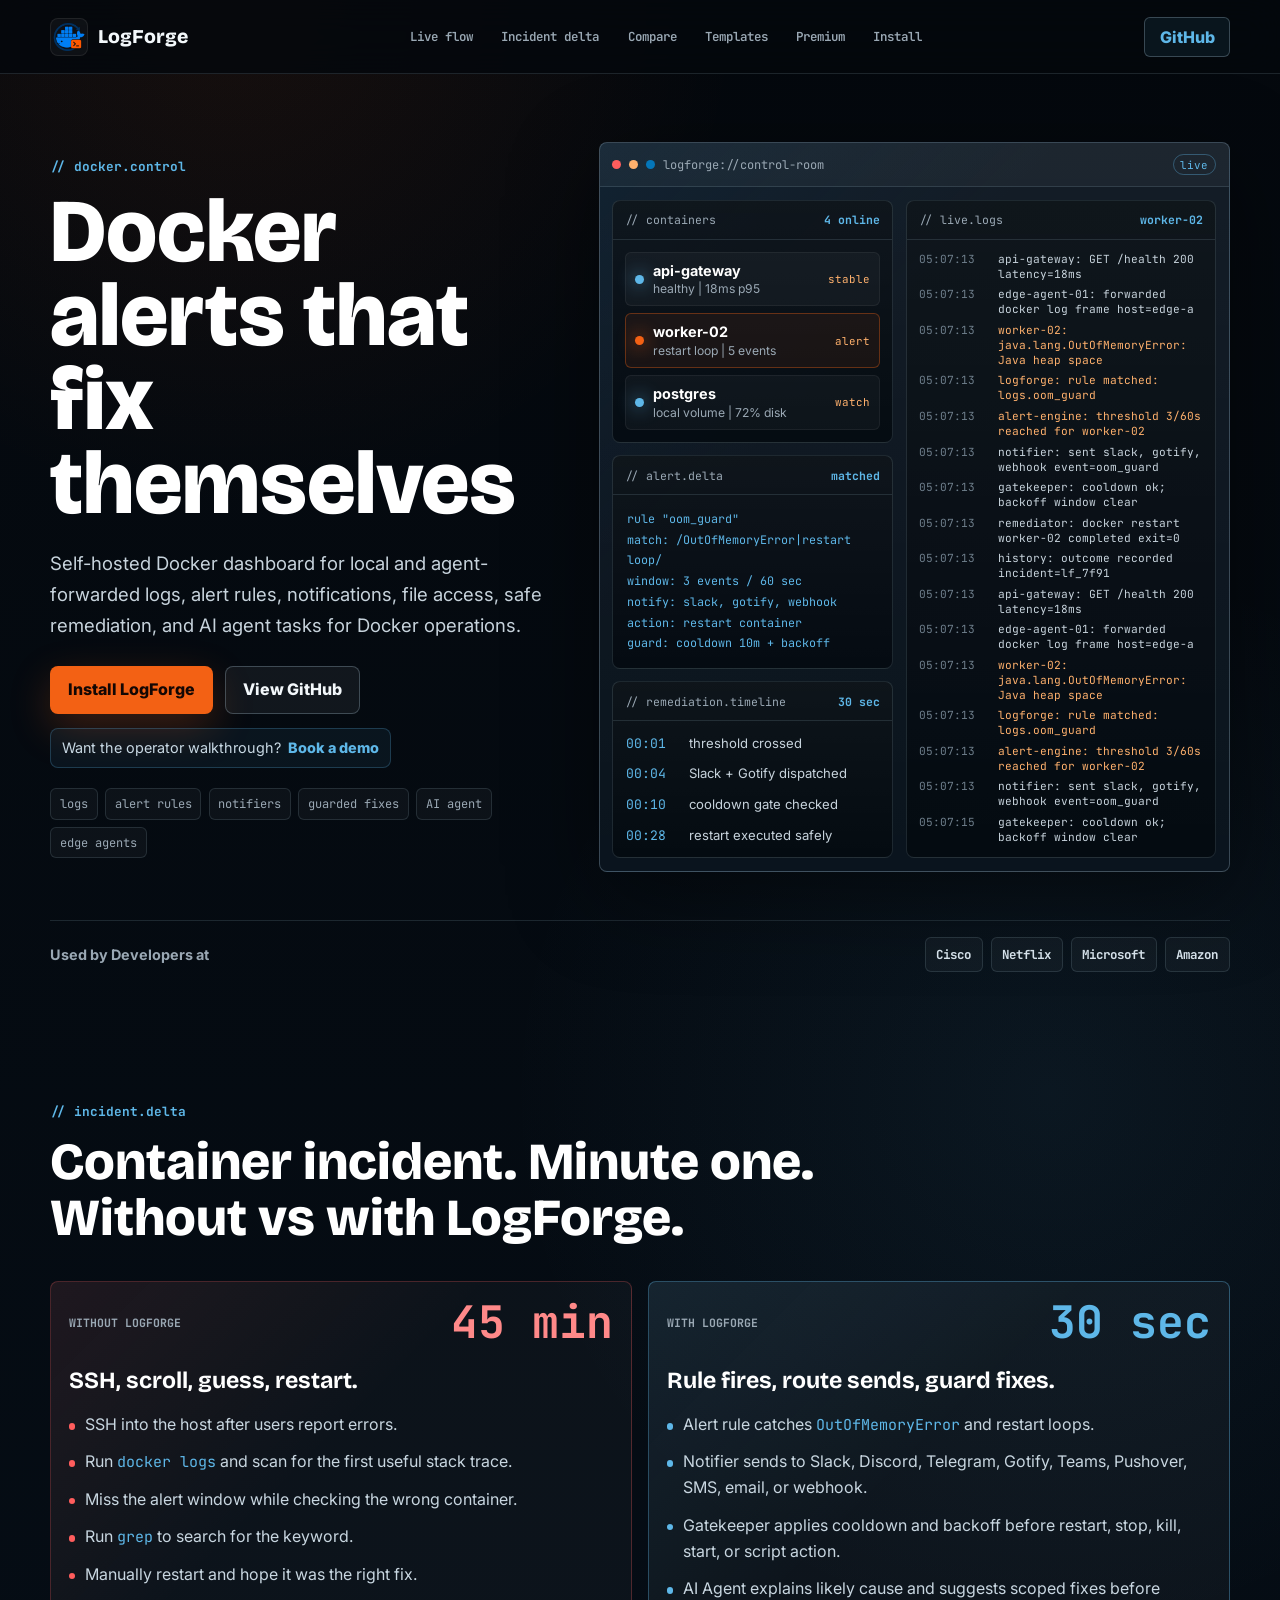
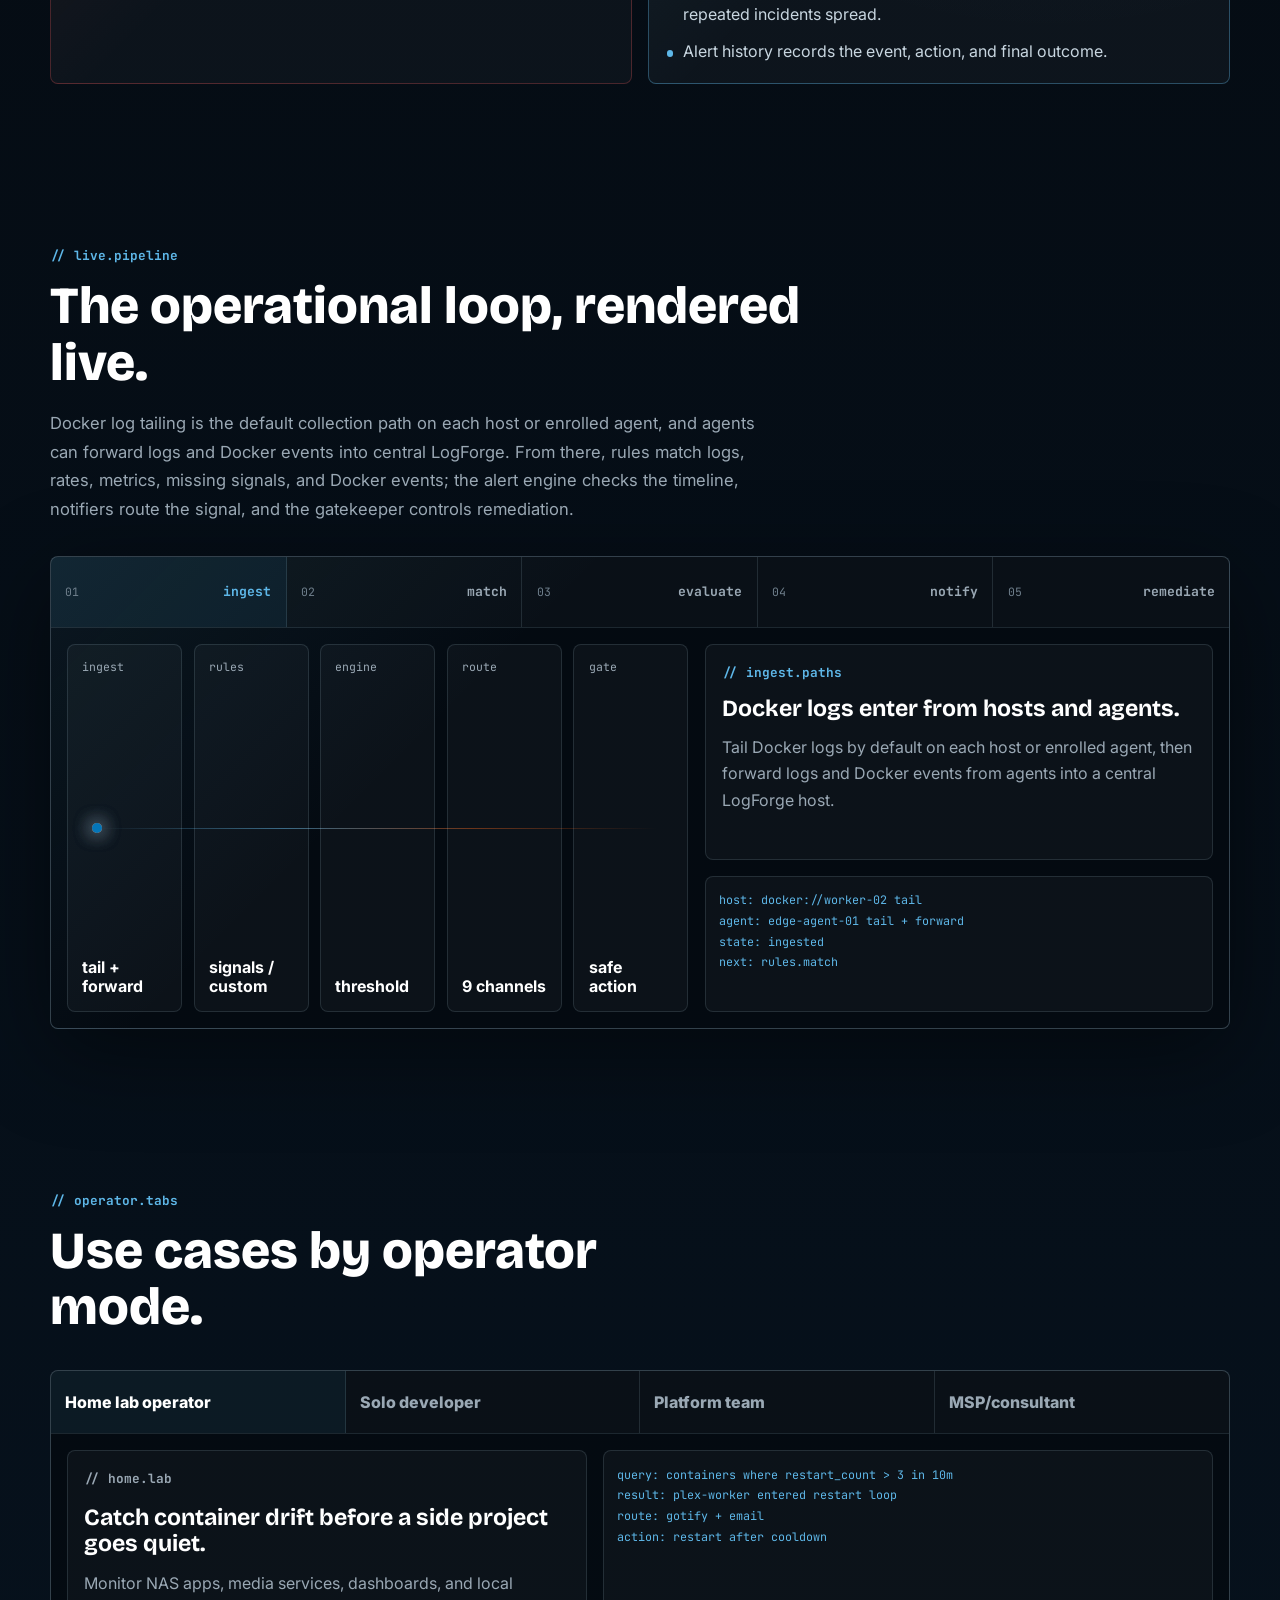
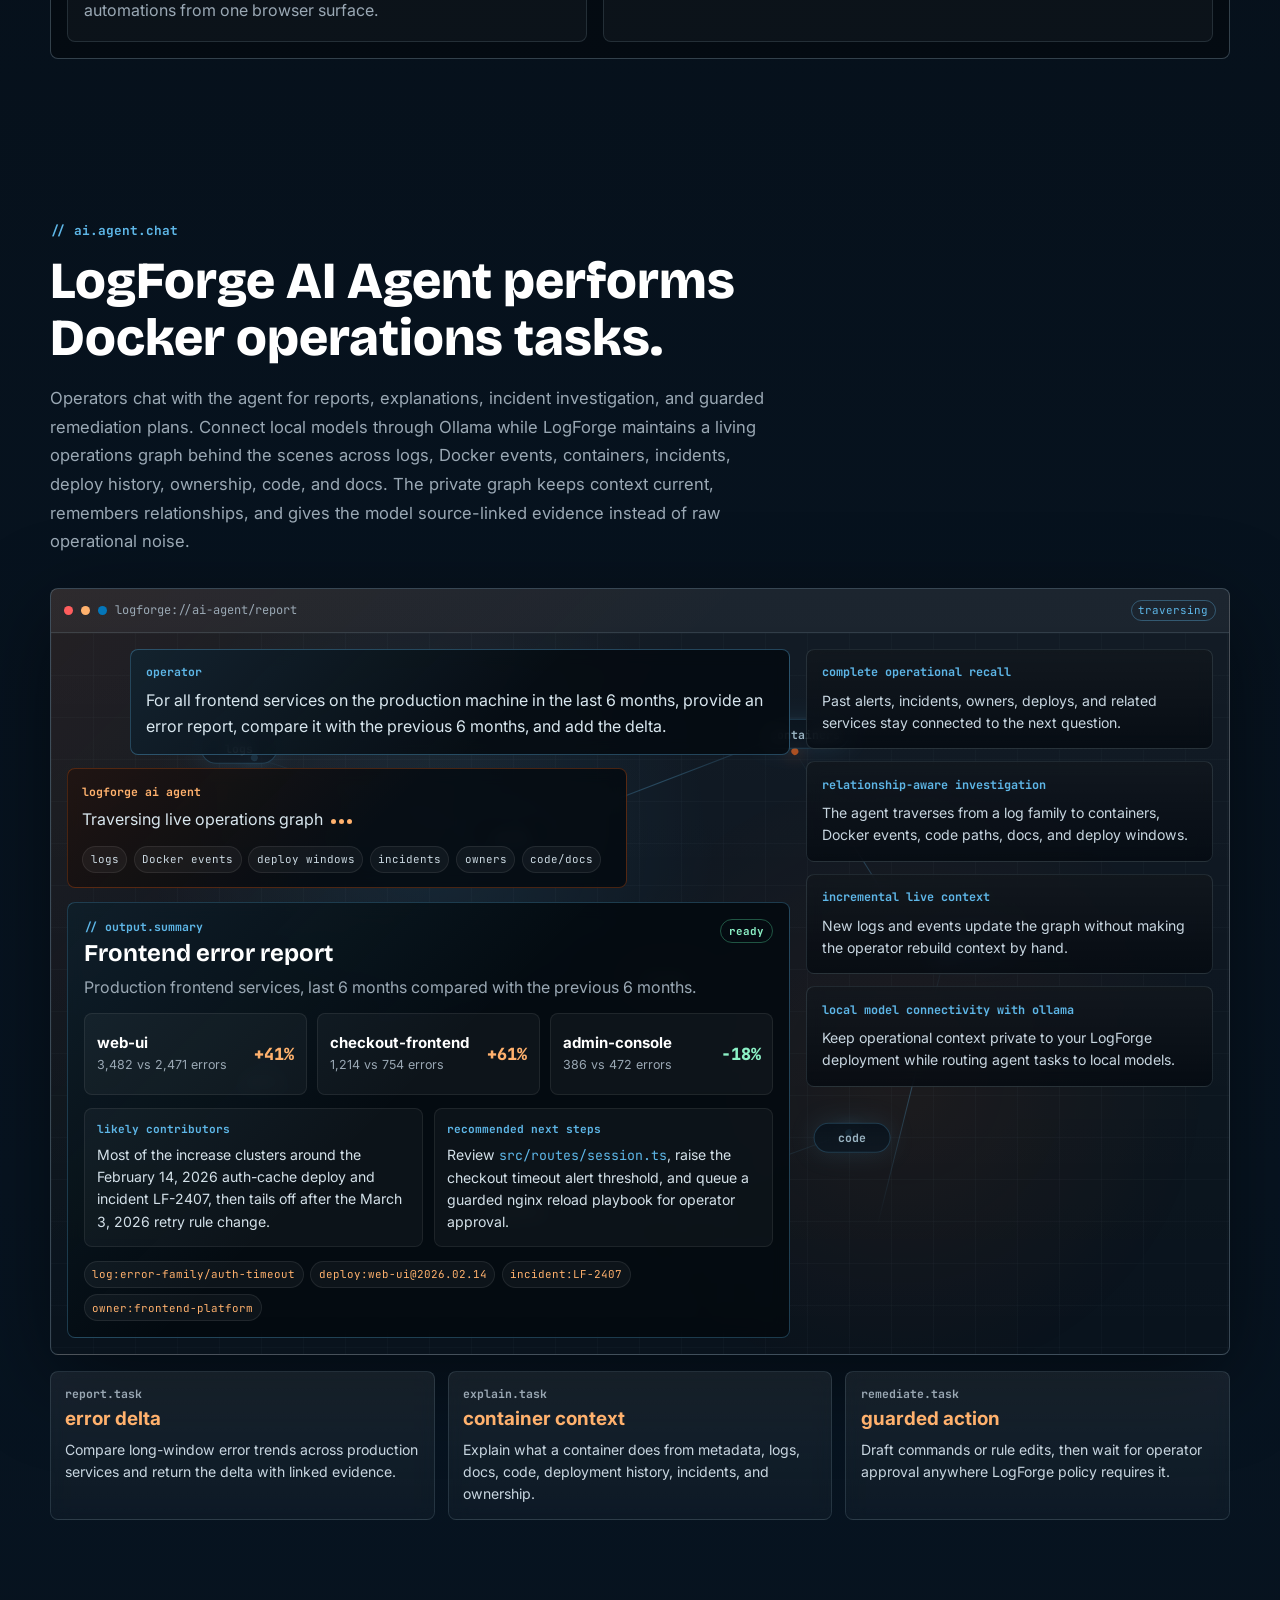
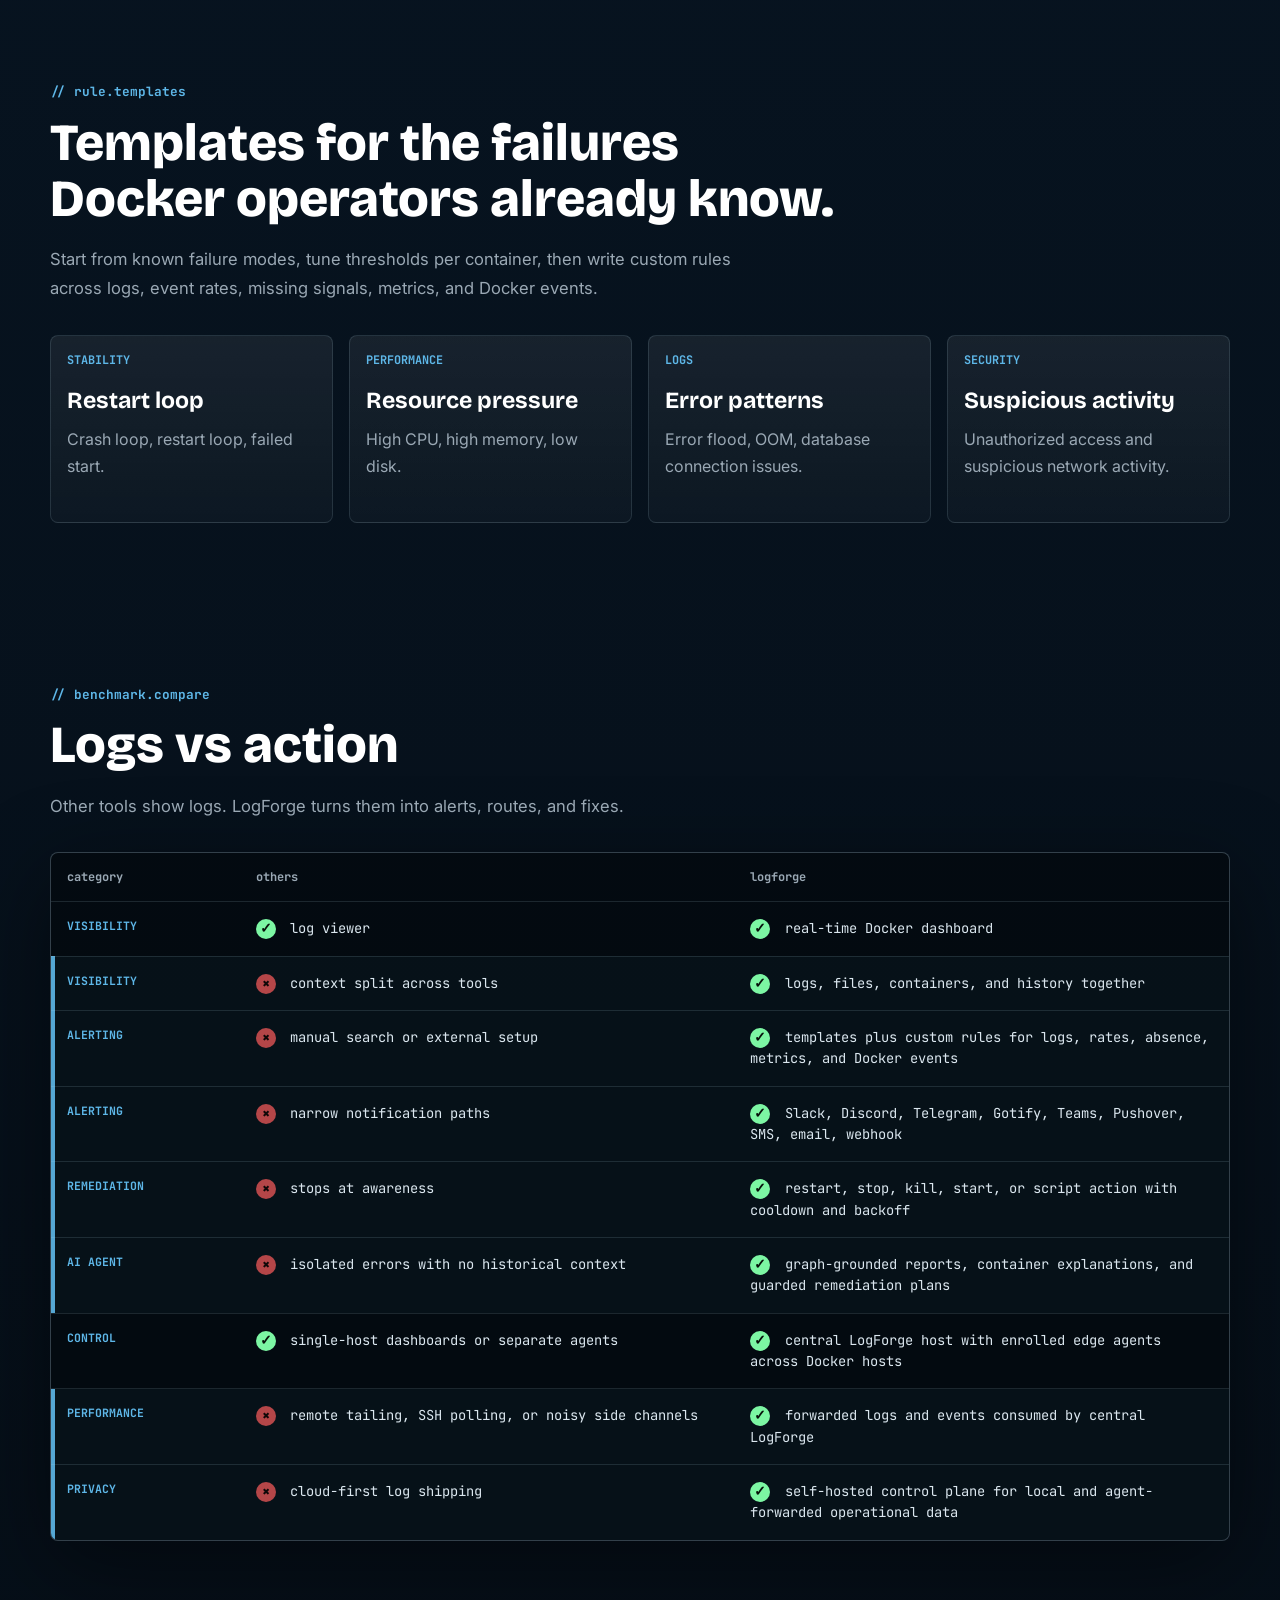
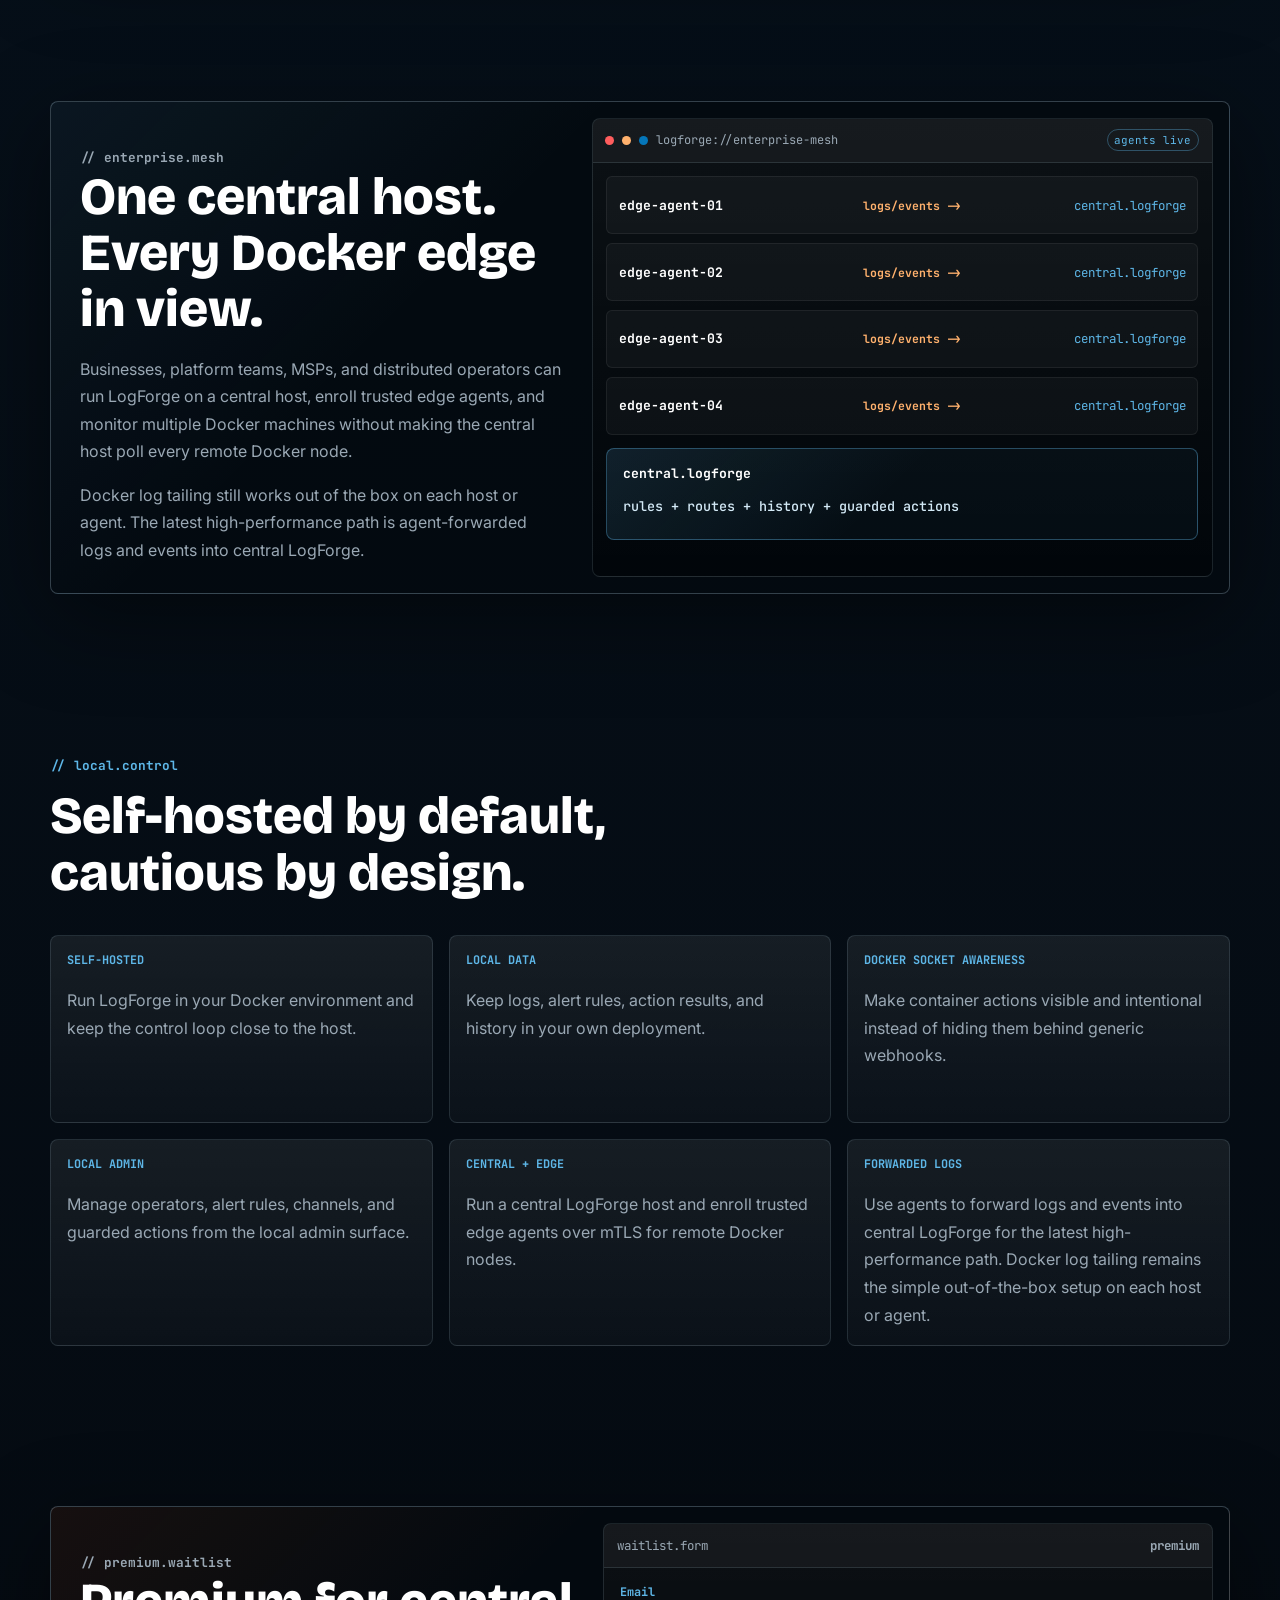
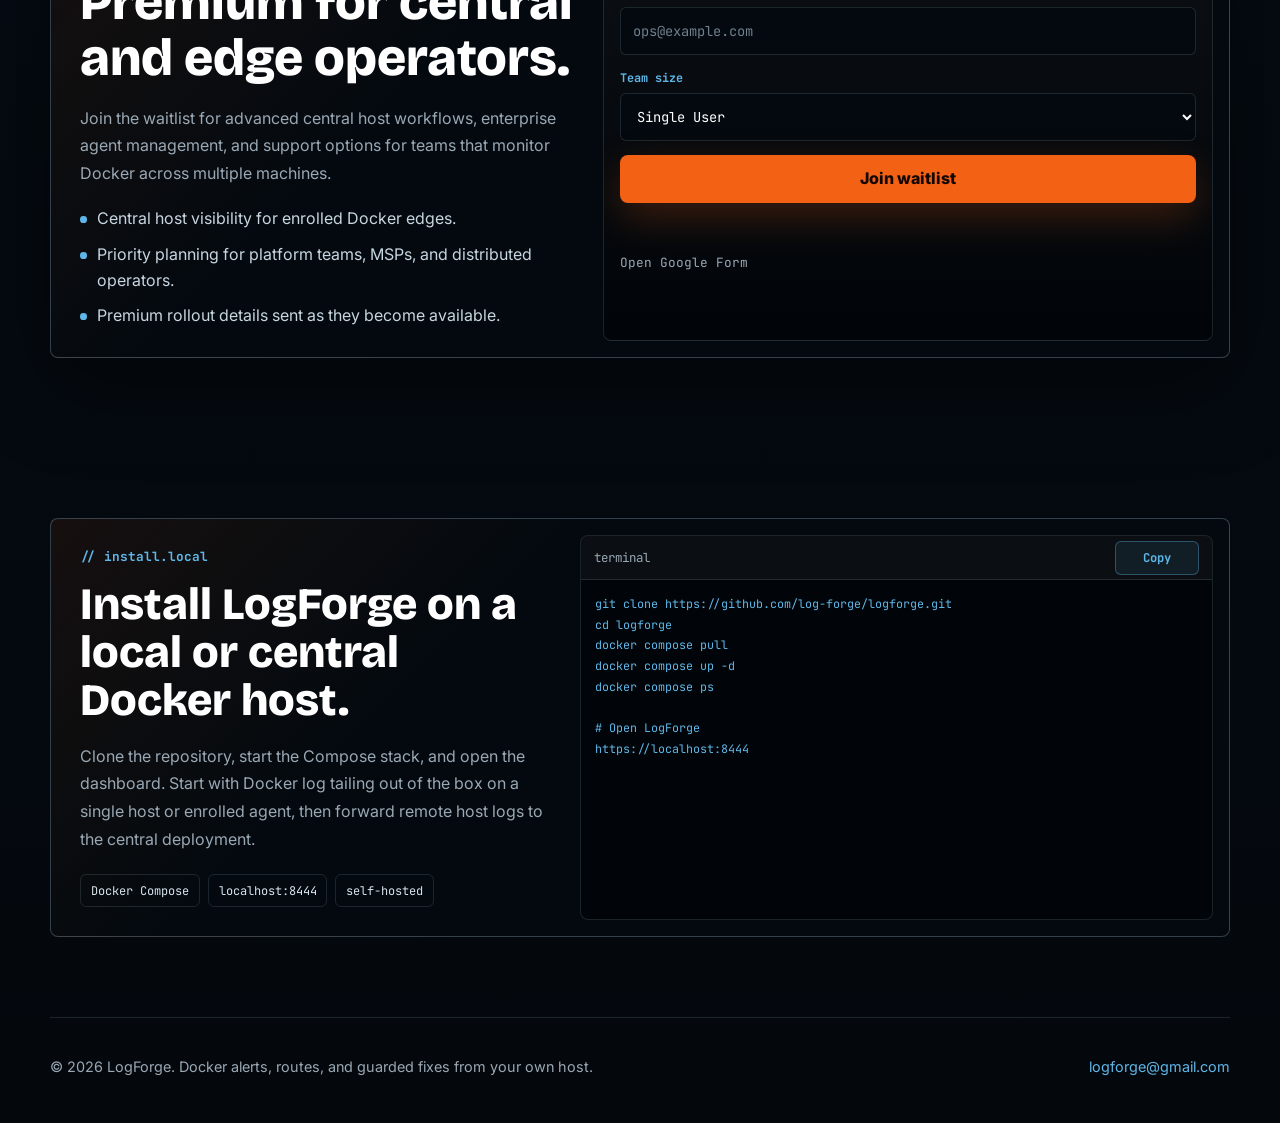
==== commit dead7800: "-ai intergation information" ====
--- a/index.html
+++ b/index.html
@@ -5,7 +5,7 @@
     <meta charset="UTF-8" />
     <meta name="google-site-verification" content="5gdbox0Q_wbktke-19hYoCBIcnkvSwL-Vssron53sCU" />
     <meta name="viewport" content="width=device-width, initial-scale=1.0" />
-    <meta name="description" content="LogForge is a self-hosted Docker dashboard for real-time logs, alert rules, notifications, file access, and safe remediation." />
+    <meta name="description" content="LogForge is a self-hosted Docker dashboard for real-time logs, alert rules, notifications, file access, safe remediation, and an AI agent for Docker operations tasks." />
     <title>LogForge - Docker Alerts That Fix Themselves</title>
     <link rel="preconnect" href="https://fonts.googleapis.com" />
     <link rel="preconnect" href="https://fonts.gstatic.com" crossorigin />
@@ -40,7 +40,7 @@
             <div class="hero-copy">
                 <p class="mono-label">// docker.control</p>
                 <h1 id="hero-title">Docker alerts that fix themselves</h1>
-                <p class="hero-subhead">Self-hosted Docker dashboard for local and agent-forwarded logs, alert rules, notifications, file access, and safe remediation.</p>
+                <p class="hero-subhead">Self-hosted Docker dashboard for local and agent-forwarded logs, alert rules, notifications, file access, safe remediation, and AI agent tasks for Docker operations.</p>
                 <div class="action-row" aria-label="Primary actions">
                     <a class="button button-primary" href="#install">Install LogForge</a>
                     <a class="button button-secondary" href="https://github.com/log-forge/logforge" target="_blank" rel="noopener noreferrer">View GitHub</a>
@@ -54,6 +54,7 @@
                     <span>alert rules</span>
                     <span>notifiers</span>
                     <span>guarded fixes</span>
+                    <span>AI agent</span>
                     <span>edge agents</span>
                 </div>
             </div>
@@ -180,6 +181,7 @@
                         <li>Alert rule catches <code>OutOfMemoryError</code> and restart loops.</li>
                         <li>Notifier sends to Slack, Discord, Telegram, Gotify, Teams, Pushover, SMS, email, or webhook.</li>
                         <li>Gatekeeper applies cooldown and backoff before restart, stop, kill, start, or script action.</li>
+                        <li>AI Agent explains likely cause and suggests scoped fixes before repeated incidents spread.</li>
                         <li>Alert history records the event, action, and final outcome.</li>
                     </ul>
                 </article>
@@ -327,6 +329,159 @@
             </div>
         </section>
 
+        <section id="ai-remediation" class="section ai-section" aria-labelledby="ai-agent-title">
+            <div class="section-intro">
+                <p class="mono-label">// ai.agent.chat</p>
+                <h2 id="ai-agent-title">LogForge AI Agent performs Docker operations tasks.</h2>
+                <p>Operators chat with the agent for reports, explanations, incident investigation, and guarded remediation plans. Connect local models through Ollama while LogForge maintains a living operations graph behind the scenes across logs, Docker events, containers, incidents, deploy history, ownership, code, and docs. The private graph keeps context current, remembers relationships, and gives the model source-linked evidence instead of raw operational noise.</p>
+            </div>
+
+            <div class="ai-agent-theater" aria-label="LogForge AI Agent animated chat demo">
+                <div class="window-bar">
+                    <span class="window-dot"></span>
+                    <span class="window-dot"></span>
+                    <span class="window-dot"></span>
+                    <span class="window-title">logforge://ai-agent/report</span>
+                    <span class="window-status">traversing</span>
+                </div>
+
+                <div class="ai-theater-body">
+                    <div class="thinking-graph" aria-hidden="true">
+                        <span class="graph-line line-one"></span>
+                        <span class="graph-line line-two"></span>
+                        <span class="graph-line line-three"></span>
+                        <span class="graph-line line-four"></span>
+                        <span class="graph-line line-five"></span>
+                        <span class="graph-line line-six"></span>
+                        <span class="graph-line line-seven"></span>
+                        <span class="graph-node graph-logs">logs</span>
+                        <span class="graph-node graph-events">events</span>
+                        <span class="graph-node graph-containers">containers</span>
+                        <span class="graph-node graph-deploys">deploys</span>
+                        <span class="graph-node graph-code">code</span>
+                        <span class="graph-node graph-incidents">incidents</span>
+                        <span class="graph-node graph-owners">owners</span>
+                        <span class="graph-node graph-ollama">ollama</span>
+                    </div>
+
+                    <div class="agent-chat-demo">
+                        <div class="chat-transcript" aria-label="Agent chat transcript">
+                            <article class="chat-message operator-message">
+                                <span class="chat-role">operator</span>
+                                <p>For all frontend services on the production machine in the last 6 months, provide an error report, compare it with the previous 6 months, and add the delta.</p>
+                            </article>
+
+                            <article class="chat-message agent-thinking">
+                                <span class="chat-role">LogForge AI Agent</span>
+                                <p>
+                                    Traversing live operations graph
+                                    <span class="typing-dots" aria-hidden="true"><span></span><span></span><span></span></span>
+                                </p>
+                                <ul class="agent-trace" aria-label="Context being retrieved">
+                                    <li>logs</li>
+                                    <li>Docker events</li>
+                                    <li>deploy windows</li>
+                                    <li>incidents</li>
+                                    <li>owners</li>
+                                    <li>code/docs</li>
+                                </ul>
+                            </article>
+
+                            <section class="agent-report" aria-label="AI agent output summary">
+                                <div class="agent-report-header">
+                                    <div>
+                                        <span class="report-kicker">// output.summary</span>
+                                        <h3>Frontend error report</h3>
+                                        <p>Production frontend services, last 6 months compared with the previous 6 months.</p>
+                                    </div>
+                                    <strong>ready</strong>
+                                </div>
+
+                                <div class="report-service-list" aria-label="Service-level error deltas">
+                                    <article>
+                                        <div>
+                                            <strong>web-ui</strong>
+                                            <span>3,482 vs 2,471 errors</span>
+                                        </div>
+                                        <em class="delta-up">+41%</em>
+                                    </article>
+                                    <article>
+                                        <div>
+                                            <strong>checkout-frontend</strong>
+                                            <span>1,214 vs 754 errors</span>
+                                        </div>
+                                        <em class="delta-up">+61%</em>
+                                    </article>
+                                    <article>
+                                        <div>
+                                            <strong>admin-console</strong>
+                                            <span>386 vs 472 errors</span>
+                                        </div>
+                                        <em class="delta-down">-18%</em>
+                                    </article>
+                                </div>
+
+                                <div class="report-findings">
+                                    <article>
+                                        <span>likely contributors</span>
+                                        <p>Most of the increase clusters around the February 14, 2026 auth-cache deploy and incident LF-2407, then tails off after the March 3, 2026 retry rule change.</p>
+                                    </article>
+                                    <article>
+                                        <span>recommended next steps</span>
+                                        <p>Review <code>src/routes/session.ts</code>, raise the checkout timeout alert threshold, and queue a guarded nginx reload playbook for operator approval.</p>
+                                    </article>
+                                </div>
+
+                                <div class="source-pills" aria-label="Source-linked evidence">
+                                    <span>log:error-family/auth-timeout</span>
+                                    <span>deploy:web-ui@2026.02.14</span>
+                                    <span>incident:LF-2407</span>
+                                    <span>owner:frontend-platform</span>
+                                </div>
+                            </section>
+                        </div>
+
+                        <aside class="agent-context-rail" aria-label="Behind-the-scenes graph context benefits">
+                            <article>
+                                <span>complete operational recall</span>
+                                <p>Past alerts, incidents, owners, deploys, and related services stay connected to the next question.</p>
+                            </article>
+                            <article>
+                                <span>relationship-aware investigation</span>
+                                <p>The agent traverses from a log family to containers, Docker events, code paths, docs, and deploy windows.</p>
+                            </article>
+                            <article>
+                                <span>incremental live context</span>
+                                <p>New logs and events update the graph without making the operator rebuild context by hand.</p>
+                            </article>
+                            <article>
+                                <span>local model connectivity with Ollama</span>
+                                <p>Keep operational context private to your LogForge deployment while routing agent tasks to local models.</p>
+                            </article>
+                        </aside>
+                    </div>
+                </div>
+            </div>
+
+            <div class="agent-task-chips" aria-label="LogForge AI Agent task examples">
+                <article>
+                    <span>report.task</span>
+                    <strong>error delta</strong>
+                    <p>Compare long-window error trends across production services and return the delta with linked evidence.</p>
+                </article>
+                <article>
+                    <span>explain.task</span>
+                    <strong>container context</strong>
+                    <p>Explain what a container does from metadata, logs, docs, code, deployment history, incidents, and ownership.</p>
+                </article>
+                <article>
+                    <span>remediate.task</span>
+                    <strong>guarded action</strong>
+                    <p>Draft commands or rule edits, then wait for operator approval anywhere LogForge policy requires it.</p>
+                </article>
+            </div>
+        </section>
+
         <section id="templates" class="section templates-section" aria-labelledby="templates-title">
             <div class="section-intro">
                 <p class="mono-label">// rule.templates</p>
@@ -399,6 +554,11 @@
                             <th scope="row">REMEDIATION</th>
                             <td><span class="mark no">×</span> stops at awareness</td>
                             <td><span class="mark yes">✓</span> restart, stop, kill, start, or script action with cooldown and backoff</td>
+                        </tr>
+                        <tr class="logforge-row">
+                            <th scope="row">AI AGENT</th>
+                            <td><span class="mark no">×</span> isolated errors with no historical context</td>
+                            <td><span class="mark yes">✓</span> graph-grounded reports, container explanations, and guarded remediation plans</td>
                         </tr>
                         <tr>
                             <th scope="row">CONTROL</th>
--- a/styles.css
+++ b/styles.css
@@ -126,6 +126,13 @@
 .company-chips,
 .mesh-routes,
 .central-node,
+.graph-node,
+.chat-role,
+.agent-trace,
+.report-kicker,
+.source-pills,
+.agent-context-rail span,
+.agent-task-chips span,
 .premium-form label span,
 .premium-form input,
 .premium-form select,
@@ -672,6 +679,7 @@
     width: min(var(--max-width), calc(100% - 2rem));
     margin: 0 auto;
     padding: 5rem 0;
+    scroll-margin-top: 92px;
 }
 
 .section-kicker,
@@ -771,7 +779,8 @@
 .delta-card h3,
 .flow-detail h3,
 .tab-panel h3,
-.template-grid h3 {
+.template-grid h3,
+.agent-report h3 {
     margin: 0;
     color: #ffffff;
     font-size: 1.45rem;
@@ -1073,6 +1082,598 @@
     margin: 0.85rem 0 0;
 }
 
+.ai-agent-theater {
+    overflow: hidden;
+    border: 1px solid var(--line-strong);
+    border-radius: 8px;
+    background:
+        linear-gradient(135deg, rgba(243, 97, 20, 0.08), transparent 36%),
+        linear-gradient(180deg, rgba(255, 255, 255, 0.052), rgba(255, 255, 255, 0.012)),
+        #06101a;
+    box-shadow: var(--shadow);
+}
+
+.ai-theater-body {
+    position: relative;
+    min-height: 660px;
+    overflow: hidden;
+    padding: 1rem;
+}
+
+.thinking-graph {
+    position: absolute;
+    inset: 0;
+    z-index: 0;
+    opacity: 0.72;
+    pointer-events: none;
+}
+
+.thinking-graph::before {
+    content: "";
+    position: absolute;
+    inset: 0;
+    background:
+        linear-gradient(rgba(194, 226, 246, 0.035) 1px, transparent 1px),
+        linear-gradient(90deg, rgba(194, 226, 246, 0.035) 1px, transparent 1px),
+        radial-gradient(circle at 32% 28%, rgba(94, 183, 232, 0.14), transparent 18rem),
+        radial-gradient(circle at 72% 62%, rgba(243, 97, 20, 0.1), transparent 20rem);
+    background-size: 42px 42px, 42px 42px, auto, auto;
+}
+
+.graph-node {
+    position: absolute;
+    z-index: 2;
+    transform: translate(-50%, -50%);
+    min-width: 4.8rem;
+    padding: 0.42rem 0.58rem;
+    border: 1px solid rgba(94, 183, 232, 0.32);
+    border-radius: 999px;
+    background:
+        linear-gradient(180deg, rgba(8, 17, 26, 0.92), rgba(8, 17, 26, 0.72)),
+        rgba(94, 183, 232, 0.12);
+    color: #cfefff;
+    font-size: 0.72rem;
+    font-weight: 700;
+    text-align: center;
+    text-transform: lowercase;
+    box-shadow: 0 0 26px rgba(94, 183, 232, 0.18);
+    animation: graph-node-glow 4.8s ease-in-out infinite;
+}
+
+.graph-logs {
+    top: 16%;
+    left: 16%;
+}
+
+.graph-events {
+    top: 28%;
+    left: 39%;
+    animation-delay: 320ms;
+}
+
+.graph-containers {
+    top: 14%;
+    left: 64%;
+    animation-delay: 640ms;
+}
+
+.graph-deploys {
+    top: 43%;
+    left: 78%;
+    animation-delay: 960ms;
+}
+
+.graph-code {
+    top: 70%;
+    left: 68%;
+    animation-delay: 1280ms;
+}
+
+.graph-incidents {
+    top: 80%;
+    left: 39%;
+    animation-delay: 1600ms;
+}
+
+.graph-owners {
+    top: 62%;
+    left: 18%;
+    animation-delay: 1920ms;
+}
+
+.graph-ollama {
+    top: 48%;
+    left: 52%;
+    border-color: rgba(243, 97, 20, 0.42);
+    color: #ffe1c8;
+    box-shadow: 0 0 28px rgba(243, 97, 20, 0.22);
+    animation-delay: 2240ms;
+}
+
+.graph-line {
+    position: absolute;
+    z-index: 1;
+    left: var(--x);
+    top: var(--y);
+    width: var(--w);
+    height: 1px;
+    transform: rotate(var(--r));
+    transform-origin: left center;
+    background: linear-gradient(90deg, transparent, rgba(94, 183, 232, 0.42), transparent);
+}
+
+.graph-line::after {
+    content: "";
+    position: absolute;
+    top: -3px;
+    left: 0;
+    width: 7px;
+    height: 7px;
+    border-radius: 50%;
+    background: var(--brand-blue);
+    box-shadow: 0 0 18px var(--brand-blue);
+    animation: graph-pulse 3.8s linear infinite;
+}
+
+.line-one {
+    --x: 17%;
+    --y: 17%;
+    --w: 25%;
+    --r: 18deg;
+}
+
+.line-two {
+    --x: 40%;
+    --y: 28%;
+    --w: 25%;
+    --r: -21deg;
+}
+
+.line-three {
+    --x: 63%;
+    --y: 16%;
+    --w: 20%;
+    --r: 58deg;
+}
+
+.line-four {
+    --x: 76%;
+    --y: 44%;
+    --w: 24%;
+    --r: 104deg;
+}
+
+.line-five {
+    --x: 68%;
+    --y: 69%;
+    --w: 30%;
+    --r: 160deg;
+}
+
+.line-six {
+    --x: 39%;
+    --y: 79%;
+    --w: 27%;
+    --r: 202deg;
+}
+
+.line-seven {
+    --x: 18%;
+    --y: 61%;
+    --w: 36%;
+    --r: -24deg;
+}
+
+.line-two::after {
+    animation-delay: 420ms;
+}
+
+.line-three::after {
+    animation-delay: 840ms;
+    background: var(--brand-orange);
+    box-shadow: 0 0 18px var(--brand-orange);
+}
+
+.line-four::after {
+    animation-delay: 1260ms;
+}
+
+.line-five::after {
+    animation-delay: 1680ms;
+}
+
+.line-six::after {
+    animation-delay: 2100ms;
+    background: var(--brand-orange-light);
+    box-shadow: 0 0 18px var(--brand-orange-light);
+}
+
+.line-seven::after {
+    animation-delay: 2520ms;
+}
+
+@keyframes graph-pulse {
+    from {
+        left: 0;
+        opacity: 0;
+    }
+
+    12%,
+    86% {
+        opacity: 1;
+    }
+
+    to {
+        left: 100%;
+        opacity: 0;
+    }
+}
+
+@keyframes graph-node-glow {
+    0%,
+    100% {
+        transform: translate(-50%, -50%) scale(1);
+        border-color: rgba(94, 183, 232, 0.28);
+    }
+
+    50% {
+        transform: translate(-50%, -50%) scale(1.04);
+        border-color: rgba(94, 183, 232, 0.56);
+    }
+}
+
+.agent-chat-demo {
+    position: relative;
+    z-index: 1;
+    display: grid;
+    grid-template-columns: minmax(0, 1.28fr) minmax(280px, 0.72fr);
+    gap: 1rem;
+    align-items: stretch;
+}
+
+.chat-transcript {
+    display: grid;
+    gap: 0.85rem;
+    min-width: 0;
+}
+
+.chat-message,
+.agent-report,
+.agent-context-rail article,
+.agent-task-chips article {
+    min-width: 0;
+    border: 1px solid var(--line);
+    border-radius: 8px;
+    background: rgba(4, 10, 16, 0.78);
+    backdrop-filter: blur(8px);
+}
+
+.chat-message {
+    padding: 0.9rem;
+}
+
+.operator-message {
+    justify-self: end;
+    width: min(100%, 660px);
+    border-color: rgba(94, 183, 232, 0.34);
+    background:
+        linear-gradient(135deg, rgba(94, 183, 232, 0.13), transparent 58%),
+        rgba(4, 10, 16, 0.84);
+}
+
+.agent-thinking {
+    width: min(100%, 560px);
+    border-color: rgba(243, 97, 20, 0.28);
+    background:
+        linear-gradient(135deg, rgba(243, 97, 20, 0.1), transparent 54%),
+        rgba(4, 10, 16, 0.84);
+    animation: thinking-card-glow 3.2s ease-in-out infinite;
+}
+
+.chat-role {
+    display: block;
+    margin-bottom: 0.55rem;
+    color: var(--brand-blue);
+    font-size: 0.72rem;
+    font-weight: 700;
+    text-transform: lowercase;
+}
+
+.agent-thinking .chat-role {
+    color: var(--brand-orange-light);
+}
+
+.chat-message p {
+    margin: 0;
+    color: #d9e7ef;
+    line-height: 1.6;
+}
+
+.typing-dots {
+    display: inline-flex;
+    gap: 0.18rem;
+    margin-left: 0.22rem;
+    vertical-align: middle;
+}
+
+.typing-dots span {
+    width: 0.32rem;
+    height: 0.32rem;
+    border-radius: 50%;
+    background: var(--brand-orange-light);
+    animation: typing-dot 1.2s ease-in-out infinite;
+}
+
+.typing-dots span:nth-child(2) {
+    animation-delay: 160ms;
+}
+
+.typing-dots span:nth-child(3) {
+    animation-delay: 320ms;
+}
+
+.agent-trace {
+    display: flex;
+    flex-wrap: wrap;
+    gap: 0.42rem;
+    margin: 0.8rem 0 0;
+    padding: 0;
+    list-style: none;
+}
+
+.agent-trace li,
+.source-pills span {
+    padding: 0.34rem 0.46rem;
+    border: 1px solid rgba(255, 255, 255, 0.08);
+    border-radius: 999px;
+    background: rgba(255, 255, 255, 0.045);
+    color: #cbd9e2;
+    font-size: 0.68rem;
+}
+
+@keyframes typing-dot {
+    0%,
+    100% {
+        transform: translateY(0);
+        opacity: 0.42;
+    }
+
+    50% {
+        transform: translateY(-3px);
+        opacity: 1;
+    }
+}
+
+@keyframes thinking-card-glow {
+    0%,
+    100% {
+        box-shadow: 0 0 0 rgba(243, 97, 20, 0);
+    }
+
+    50% {
+        box-shadow: 0 0 30px rgba(243, 97, 20, 0.12);
+    }
+}
+
+.agent-report {
+    display: grid;
+    gap: 0.85rem;
+    padding: 1rem;
+    border-color: rgba(94, 183, 232, 0.28);
+    background:
+        linear-gradient(135deg, rgba(94, 183, 232, 0.11), transparent 46%),
+        rgba(4, 10, 16, 0.9);
+    animation: report-enter 420ms ease 240ms both;
+}
+
+.agent-report-header {
+    display: flex;
+    align-items: flex-start;
+    justify-content: space-between;
+    gap: 1rem;
+}
+
+.report-kicker {
+    display: block;
+    margin-bottom: 0.42rem;
+    color: var(--brand-blue);
+    font-size: 0.72rem;
+    font-weight: 700;
+}
+
+.agent-report h3 {
+    font-size: 1.5rem;
+}
+
+.agent-report-header p {
+    margin: 0.45rem 0 0;
+    color: var(--muted);
+    line-height: 1.55;
+}
+
+.agent-report-header > strong {
+    flex: 0 0 auto;
+    padding: 0.25rem 0.5rem;
+    border: 1px solid rgba(83, 223, 162, 0.35);
+    border-radius: 999px;
+    color: #8cf1c6;
+    font-family: "JetBrains Mono", ui-monospace, monospace;
+    font-size: 0.68rem;
+    font-weight: 700;
+}
+
+.report-service-list {
+    display: grid;
+    grid-template-columns: repeat(3, minmax(0, 1fr));
+    gap: 0.65rem;
+}
+
+.report-service-list article {
+    display: grid;
+    grid-template-columns: minmax(0, 1fr) auto;
+    gap: 0.6rem;
+    align-items: center;
+    min-width: 0;
+    min-height: 82px;
+    padding: 0.72rem;
+    border: 1px solid rgba(255, 255, 255, 0.075);
+    border-radius: 8px;
+    background: rgba(255, 255, 255, 0.04);
+}
+
+.report-service-list strong,
+.report-service-list span {
+    display: block;
+    min-width: 0;
+}
+
+.report-service-list strong {
+    color: #ffffff;
+    font-size: 0.94rem;
+    line-height: 1.18;
+}
+
+.report-service-list span {
+    margin-top: 0.28rem;
+    color: var(--muted);
+    font-size: 0.78rem;
+    line-height: 1.35;
+}
+
+.report-service-list em {
+    font-family: "JetBrains Mono", ui-monospace, monospace;
+    font-size: 1.05rem;
+    font-style: normal;
+    font-weight: 800;
+}
+
+.delta-up {
+    color: var(--brand-orange-light);
+}
+
+.delta-down {
+    color: #8cf1c6;
+}
+
+.report-findings {
+    display: grid;
+    grid-template-columns: repeat(2, minmax(0, 1fr));
+    gap: 0.65rem;
+}
+
+.report-findings article {
+    min-width: 0;
+    padding: 0.78rem;
+    border: 1px solid rgba(255, 255, 255, 0.075);
+    border-radius: 8px;
+    background: rgba(255, 255, 255, 0.035);
+}
+
+.report-findings span {
+    display: block;
+    color: var(--brand-blue);
+    font-family: "JetBrains Mono", ui-monospace, monospace;
+    font-size: 0.7rem;
+    font-weight: 700;
+}
+
+.report-findings p {
+    margin: 0.5rem 0 0;
+    color: #d4e1e9;
+    font-size: 0.88rem;
+    line-height: 1.58;
+}
+
+.source-pills {
+    display: flex;
+    flex-wrap: wrap;
+    gap: 0.42rem;
+}
+
+.source-pills span {
+    max-width: 100%;
+    color: var(--brand-orange-light);
+    overflow-wrap: anywhere;
+}
+
+@keyframes report-enter {
+    from {
+        opacity: 0;
+        transform: translateY(8px);
+    }
+
+    to {
+        opacity: 1;
+        transform: translateY(0);
+    }
+}
+
+.agent-context-rail {
+    display: grid;
+    gap: 0.75rem;
+    align-content: start;
+    min-width: 0;
+}
+
+.agent-context-rail article {
+    padding: 0.9rem;
+    background:
+        linear-gradient(180deg, rgba(255, 255, 255, 0.045), transparent),
+        rgba(4, 10, 16, 0.76);
+}
+
+.agent-context-rail span {
+    display: block;
+    color: var(--brand-blue);
+    font-size: 0.74rem;
+    font-weight: 700;
+    text-transform: lowercase;
+}
+
+.agent-context-rail p {
+    margin: 0.58rem 0 0;
+    color: #c8d6e0;
+    font-size: 0.88rem;
+    line-height: 1.58;
+}
+
+.agent-task-chips {
+    display: grid;
+    grid-template-columns: repeat(3, minmax(0, 1fr));
+    gap: 0.8rem;
+    margin-top: 1rem;
+}
+
+.agent-task-chips article {
+    padding: 0.9rem;
+    background:
+        linear-gradient(180deg, rgba(255, 255, 255, 0.045), transparent),
+        rgba(255, 255, 255, 0.026);
+}
+
+.agent-task-chips span {
+    display: block;
+    color: var(--muted);
+    font-size: 0.72rem;
+    font-weight: 700;
+}
+
+.agent-task-chips strong {
+    display: block;
+    margin-top: 0.42rem;
+    color: var(--brand-orange-light);
+    font-size: 1.18rem;
+    line-height: 1.16;
+    overflow-wrap: anywhere;
+}
+
+.agent-task-chips p {
+    margin: 0.58rem 0 0;
+    color: #c8d6e0;
+    font-size: 0.88rem;
+    line-height: 1.55;
+}
+
 .template-grid,
 .security-grid {
     display: grid;
@@ -1567,8 +2168,24 @@
 
     .room-grid,
     .delta-grid,
+    .agent-chat-demo,
+    .report-service-list,
+    .report-findings,
+    .agent-task-chips,
     .security-grid {
         grid-template-columns: 1fr;
+    }
+
+    .ai-theater-body {
+        min-height: auto;
+    }
+
+    .thinking-graph {
+        opacity: 0.52;
+    }
+
+    .agent-report-header {
+        flex-direction: column;
     }
 
     .log-panel,
@@ -1683,6 +2300,7 @@
     .room-grid,
     .flow-stage,
     .tab-panels,
+    .ai-theater-body,
     .mesh-layout,
     .premium-layout,
     .install-layout {
@@ -1690,7 +2308,8 @@
     }
 
     .window-title {
-        max-width: 160px;
+        max-width: 168px;
+        font-size: 0.66rem;
     }
 
     .container-list article {
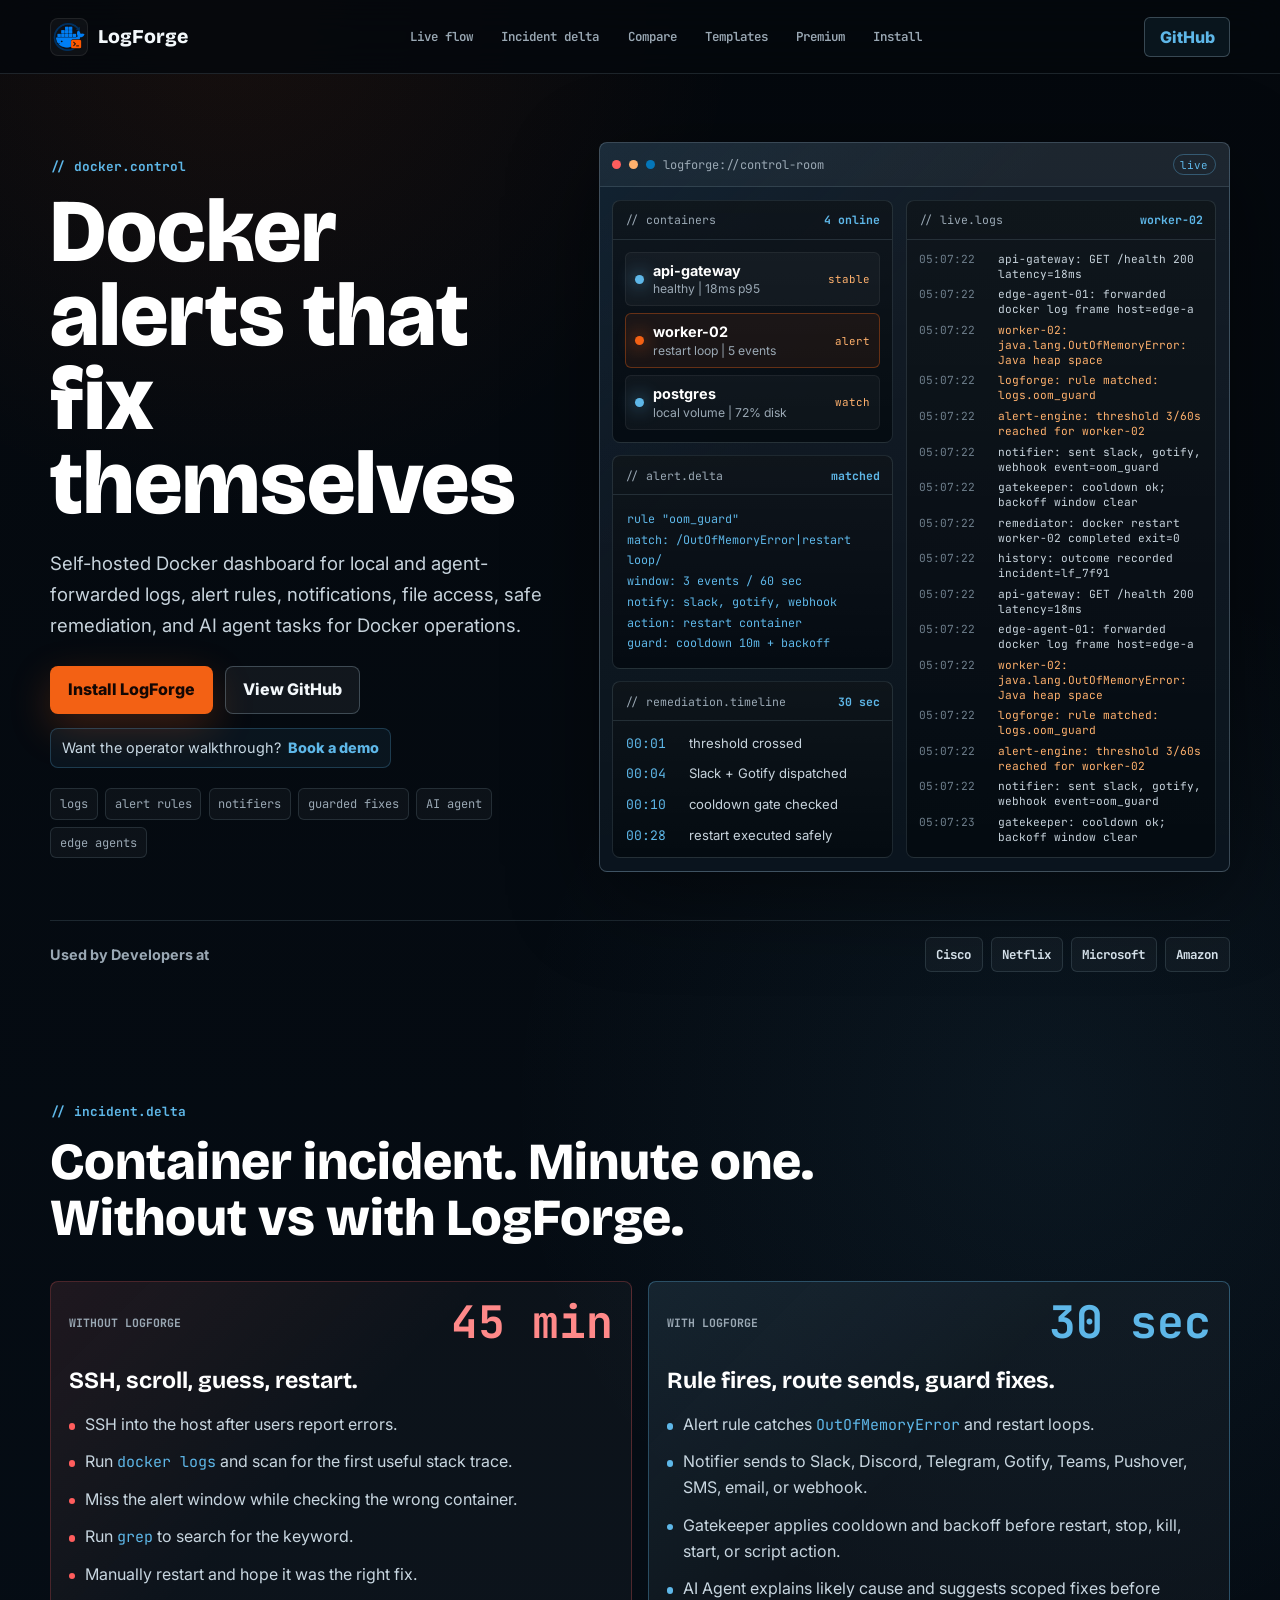
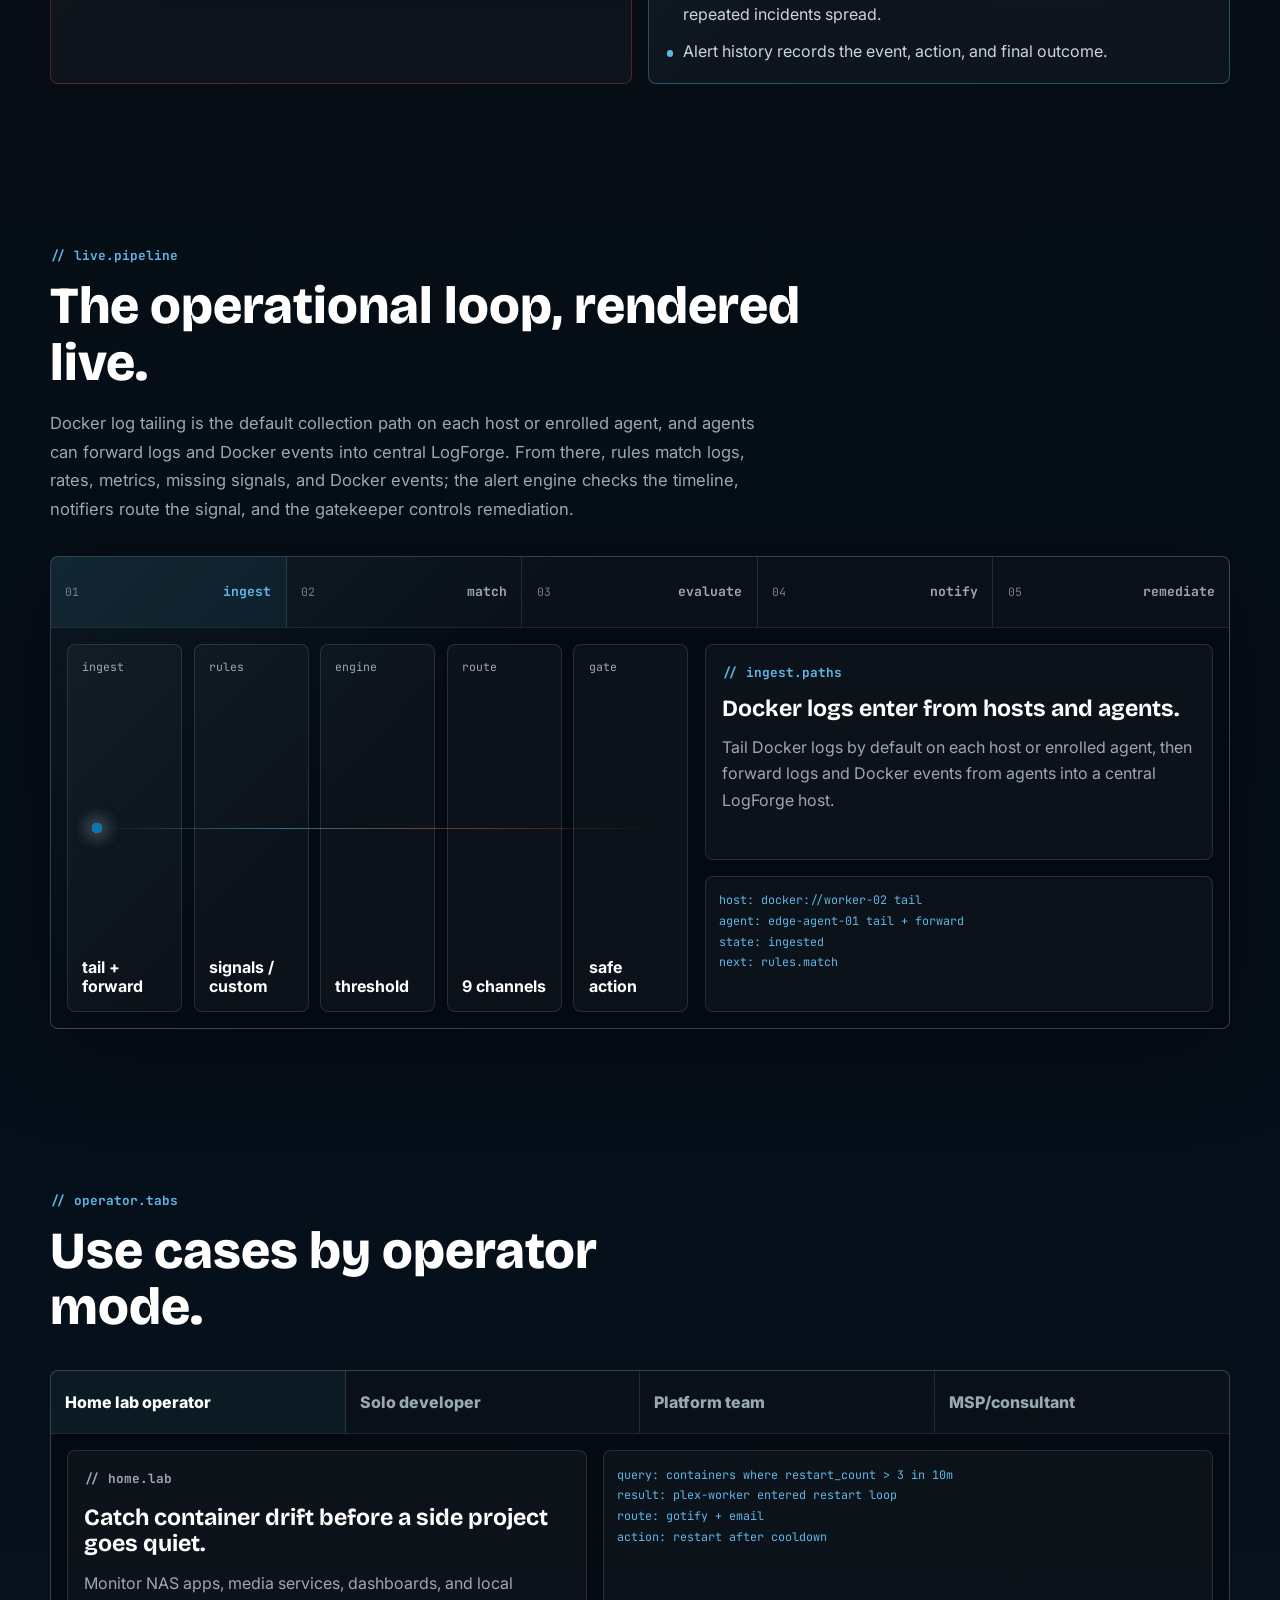
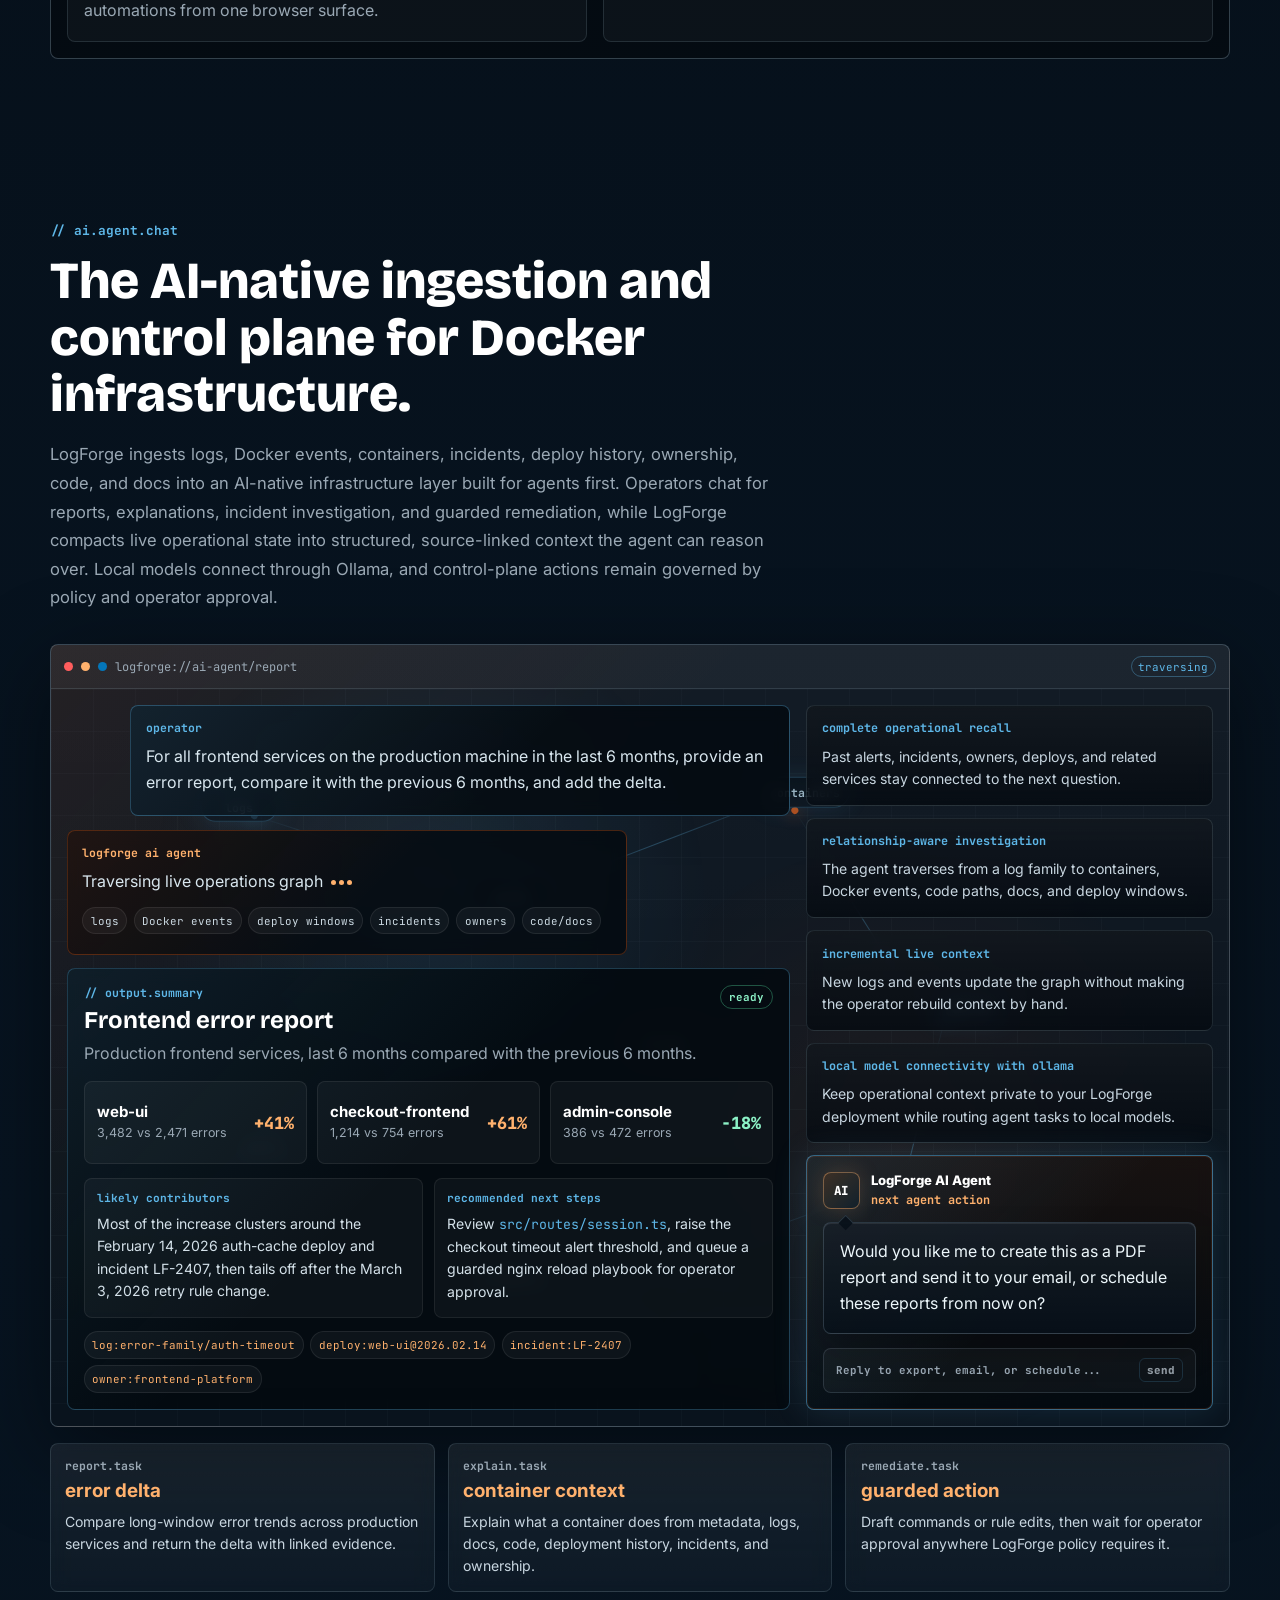
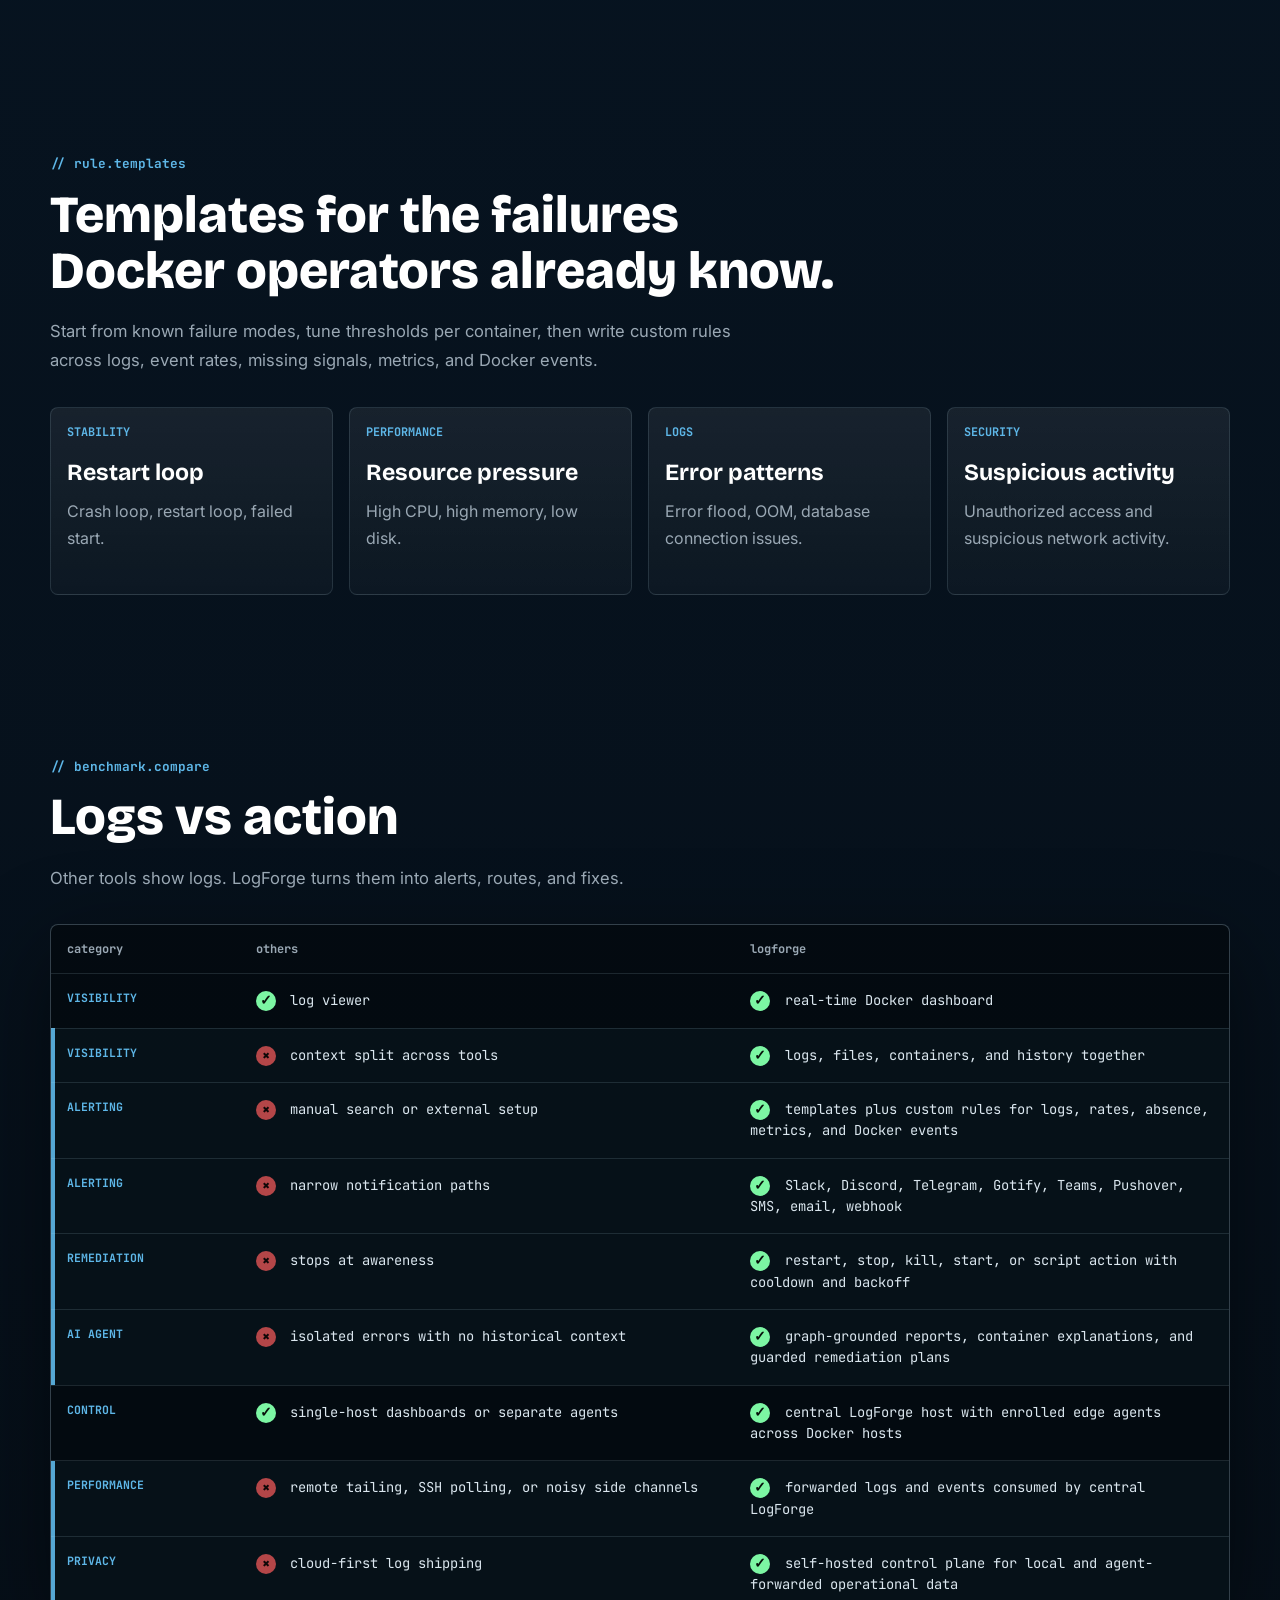
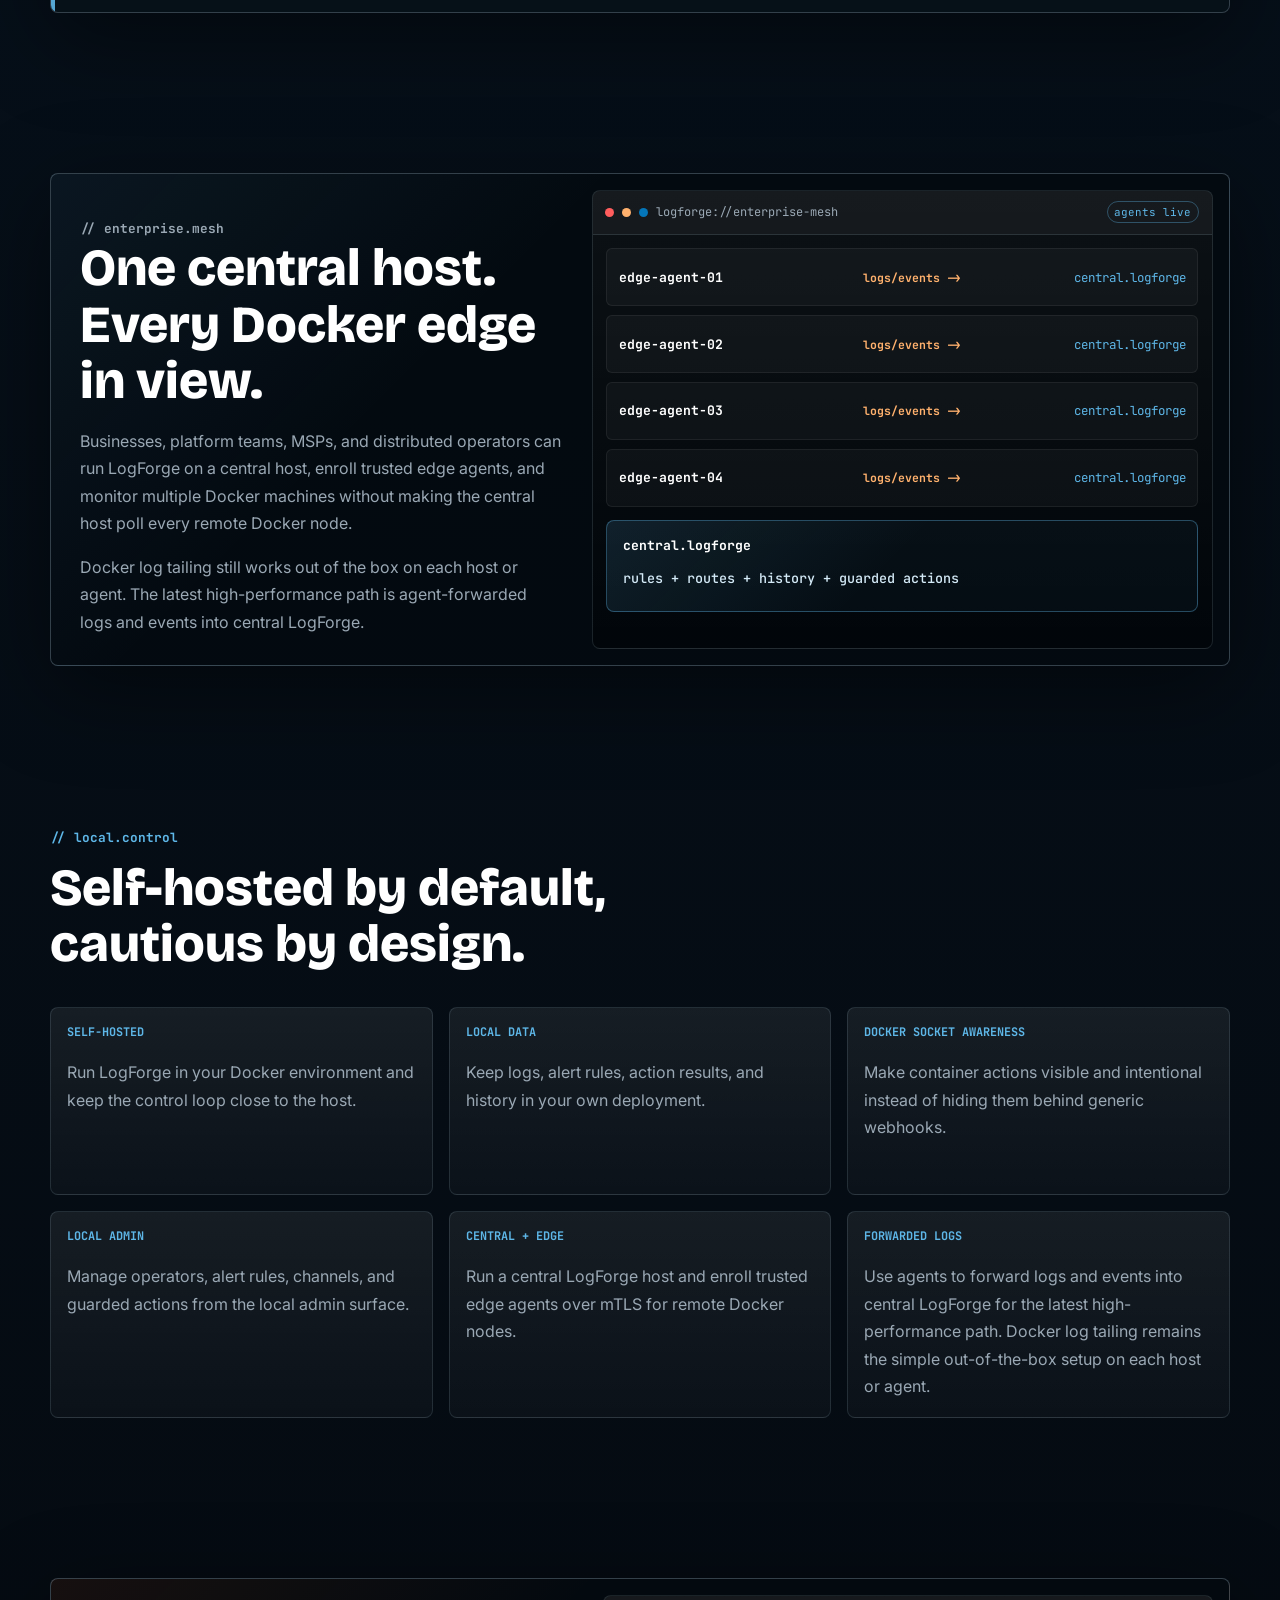
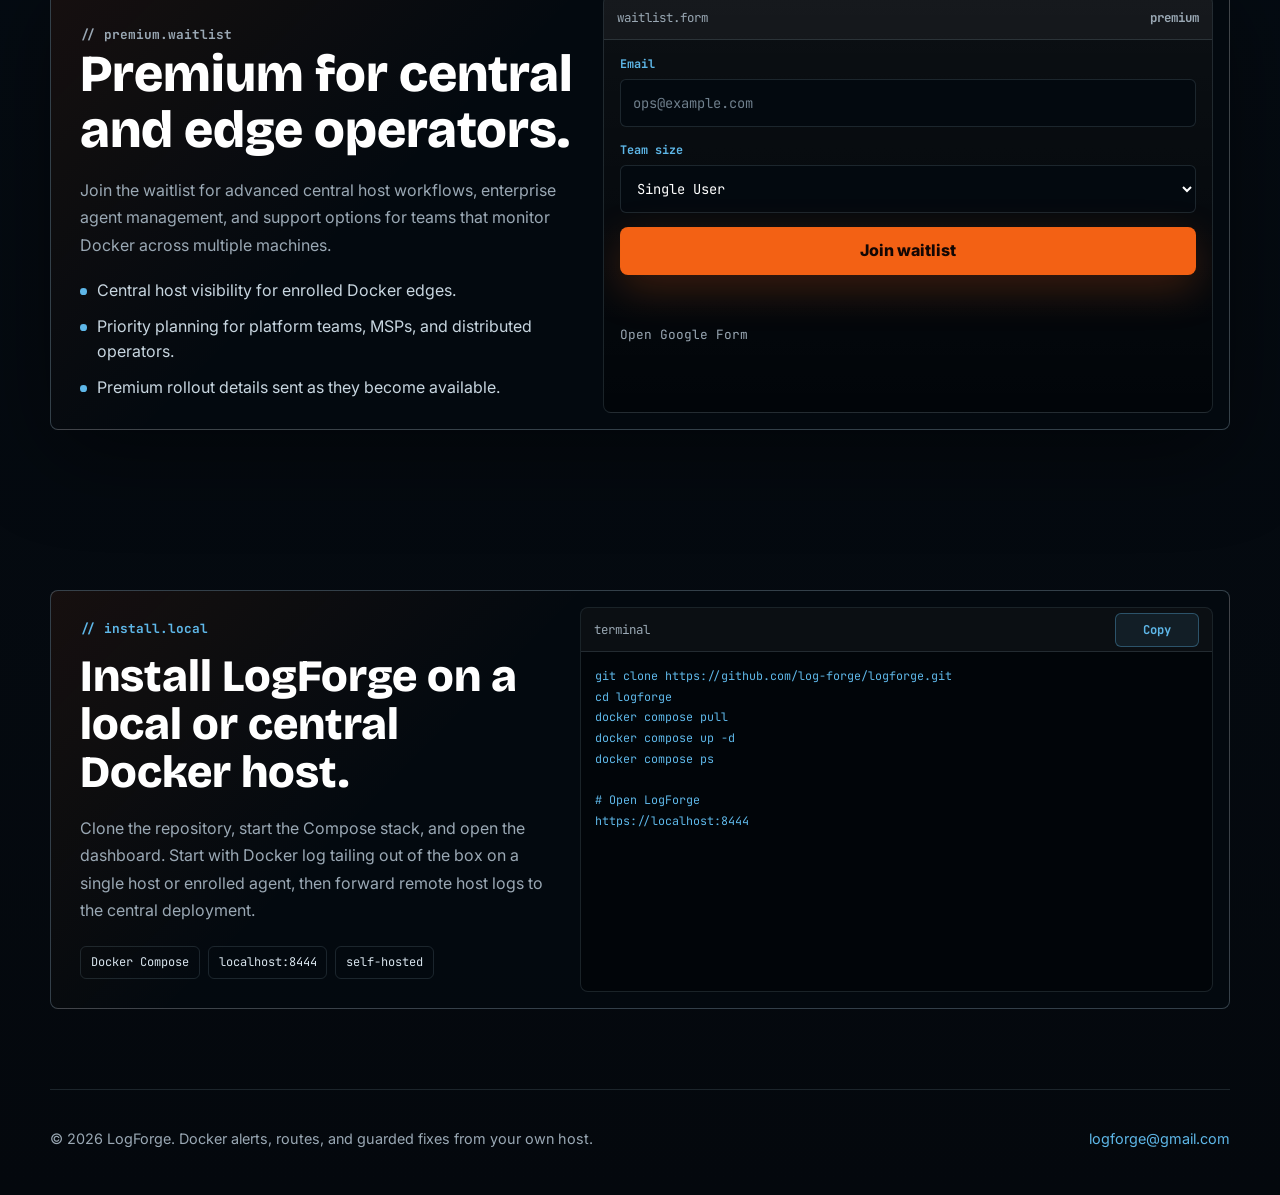
==== commit 92f72cc8: "- ai update" ====
--- a/index.html
+++ b/index.html
@@ -332,8 +332,8 @@
         <section id="ai-remediation" class="section ai-section" aria-labelledby="ai-agent-title">
             <div class="section-intro">
                 <p class="mono-label">// ai.agent.chat</p>
-                <h2 id="ai-agent-title">LogForge AI Agent performs Docker operations tasks.</h2>
-                <p>Operators chat with the agent for reports, explanations, incident investigation, and guarded remediation plans. Connect local models through Ollama while LogForge maintains a living operations graph behind the scenes across logs, Docker events, containers, incidents, deploy history, ownership, code, and docs. The private graph keeps context current, remembers relationships, and gives the model source-linked evidence instead of raw operational noise.</p>
+                <h2 id="ai-agent-title">The AI-native ingestion and control plane for Docker infrastructure.</h2>
+                <p>LogForge ingests logs, Docker events, containers, incidents, deploy history, ownership, code, and docs into an AI-native infrastructure layer built for agents first. Operators chat for reports, explanations, incident investigation, and guarded remediation, while LogForge compacts live operational state into structured, source-linked context the agent can reason over. Local models connect through Ollama, and control-plane actions remain governed by policy and operator approval.</p>
             </div>
 
             <div class="ai-agent-theater" aria-label="LogForge AI Agent animated chat demo">
@@ -457,6 +457,22 @@
                             <article>
                                 <span>local model connectivity with Ollama</span>
                                 <p>Keep operational context private to your LogForge deployment while routing agent tasks to local models.</p>
+                            </article>
+                            <article class="agent-follow-up-prompt" aria-label="LogForge AI Agent follow-up prompt">
+                                <div class="follow-up-agent-row">
+                                    <span class="follow-up-avatar" aria-hidden="true">AI</span>
+                                    <div class="follow-up-agent-meta">
+                                        <strong>LogForge AI Agent</strong>
+                                        <span>next agent action</span>
+                                    </div>
+                                </div>
+                                <div class="follow-up-bubble">
+                                    <p>Would you like me to create this as a PDF report and send it to your email, or schedule these reports from now on?</p>
+                                </div>
+                                <div class="follow-up-chat-bar" aria-hidden="true">
+                                    <span>Reply to export, email, or schedule...</span>
+                                    <span class="follow-up-send">send</span>
+                                </div>
                             </article>
                         </aside>
                     </div>
--- a/styles.css
+++ b/styles.css
@@ -1610,8 +1610,10 @@
 
 .agent-context-rail {
     display: grid;
+    grid-template-rows: repeat(4, auto) minmax(15rem, 1fr);
     gap: 0.75rem;
-    align-content: start;
+    align-content: stretch;
+    height: 100%;
     min-width: 0;
 }
 
@@ -1620,6 +1622,61 @@
     background:
         linear-gradient(180deg, rgba(255, 255, 255, 0.045), transparent),
         rgba(4, 10, 16, 0.76);
+}
+
+.agent-context-rail .agent-follow-up-prompt {
+    display: flex;
+    flex-direction: column;
+    gap: 0.85rem;
+    min-width: 0;
+    min-height: 15rem;
+    padding: 1rem;
+    border-color: rgba(94, 183, 232, 0.52);
+    background:
+        linear-gradient(135deg, rgba(94, 183, 232, 0.13), transparent 54%),
+        linear-gradient(180deg, rgba(243, 97, 20, 0.08), transparent),
+        rgba(4, 10, 16, 0.9);
+    box-shadow:
+        0 0 34px rgba(94, 183, 232, 0.15),
+        inset 0 0 0 1px rgba(243, 97, 20, 0.12);
+}
+
+.follow-up-agent-row {
+    display: flex;
+    align-items: center;
+    gap: 0.68rem;
+    min-width: 0;
+}
+
+.agent-context-rail .follow-up-avatar {
+    display: inline-grid;
+    place-items: center;
+    flex: 0 0 auto;
+    width: 2.28rem;
+    height: 2.28rem;
+    border: 1px solid rgba(255, 177, 109, 0.42);
+    border-radius: 8px;
+    background:
+        linear-gradient(135deg, rgba(255, 177, 109, 0.22), rgba(94, 183, 232, 0.12)),
+        rgba(4, 10, 16, 0.88);
+    color: #ffffff;
+    font-size: 0.78rem;
+    font-weight: 800;
+    text-transform: uppercase;
+    box-shadow: 0 0 22px rgba(255, 177, 109, 0.18);
+}
+
+.follow-up-agent-meta {
+    display: grid;
+    gap: 0.18rem;
+    min-width: 0;
+}
+
+.follow-up-agent-meta strong {
+    color: #ffffff;
+    font-size: 0.82rem;
+    font-weight: 800;
+    line-height: 1.2;
 }
 
 .agent-context-rail span {
@@ -1630,11 +1687,88 @@
     text-transform: lowercase;
 }
 
+.agent-context-rail .follow-up-agent-meta span {
+    color: var(--brand-orange-light);
+}
+
 .agent-context-rail p {
     margin: 0.58rem 0 0;
     color: #c8d6e0;
     font-size: 0.88rem;
     line-height: 1.58;
+}
+
+.follow-up-bubble {
+    position: relative;
+    display: flex;
+    align-items: flex-start;
+    align-self: flex-start;
+    min-width: 0;
+    width: fit-content;
+    max-width: 100%;
+    padding: 1rem;
+    border: 1px solid rgba(194, 226, 246, 0.18);
+    border-radius: 8px;
+    background:
+        linear-gradient(180deg, rgba(255, 255, 255, 0.055), transparent),
+        rgba(8, 17, 26, 0.86);
+    box-shadow:
+        inset 0 1px 0 rgba(255, 255, 255, 0.08),
+        0 16px 34px rgba(0, 0, 0, 0.16);
+}
+
+.follow-up-bubble::before {
+    content: "";
+    position: absolute;
+    top: -0.36rem;
+    left: 1rem;
+    width: 0.64rem;
+    height: 0.64rem;
+    border-top: 1px solid rgba(194, 226, 246, 0.18);
+    border-left: 1px solid rgba(194, 226, 246, 0.18);
+    background: rgba(8, 17, 26, 0.96);
+    transform: rotate(45deg);
+}
+
+.agent-context-rail .follow-up-bubble p {
+    margin: 0;
+    color: #edf7fb;
+    font-size: 1rem;
+    line-height: 1.62;
+    overflow-wrap: anywhere;
+}
+
+.follow-up-chat-bar {
+    display: flex;
+    align-items: center;
+    justify-content: space-between;
+    gap: 0.65rem;
+    min-width: 0;
+    min-height: 2.7rem;
+    margin-top: auto;
+    padding: 0.62rem 0.72rem;
+    border: 1px solid rgba(194, 226, 246, 0.14);
+    border-radius: 8px;
+    background: rgba(255, 255, 255, 0.035);
+}
+
+.agent-context-rail .follow-up-chat-bar span {
+    min-width: 0;
+    color: var(--muted);
+    font-size: 0.68rem;
+    line-height: 1.35;
+    overflow-wrap: anywhere;
+    text-transform: none;
+}
+
+.agent-context-rail .follow-up-chat-bar .follow-up-send {
+    flex: 0 0 auto;
+    padding: 0.22rem 0.46rem;
+    border: 1px solid rgba(94, 183, 232, 0.18);
+    border-radius: 6px;
+    color: rgba(199, 211, 220, 0.72);
+    font-weight: 800;
+    text-transform: lowercase;
 }
 
 .agent-task-chips {
@@ -2184,6 +2318,15 @@
         opacity: 0.52;
     }
 
+    .agent-context-rail {
+        grid-template-rows: repeat(4, auto) minmax(12rem, auto);
+        height: auto;
+    }
+
+    .agent-context-rail .agent-follow-up-prompt {
+        min-height: 12rem;
+    }
+
     .agent-report-header {
         flex-direction: column;
     }
@@ -2369,6 +2512,15 @@
         min-height: 305px;
     }
 
+    .agent-context-rail .agent-follow-up-prompt {
+        min-height: 11rem;
+        padding: 0.85rem;
+    }
+
+    .follow-up-bubble {
+        padding: 0.85rem;
+    }
+
     .tab-panel {
         grid-template-columns: 1fr;
     }
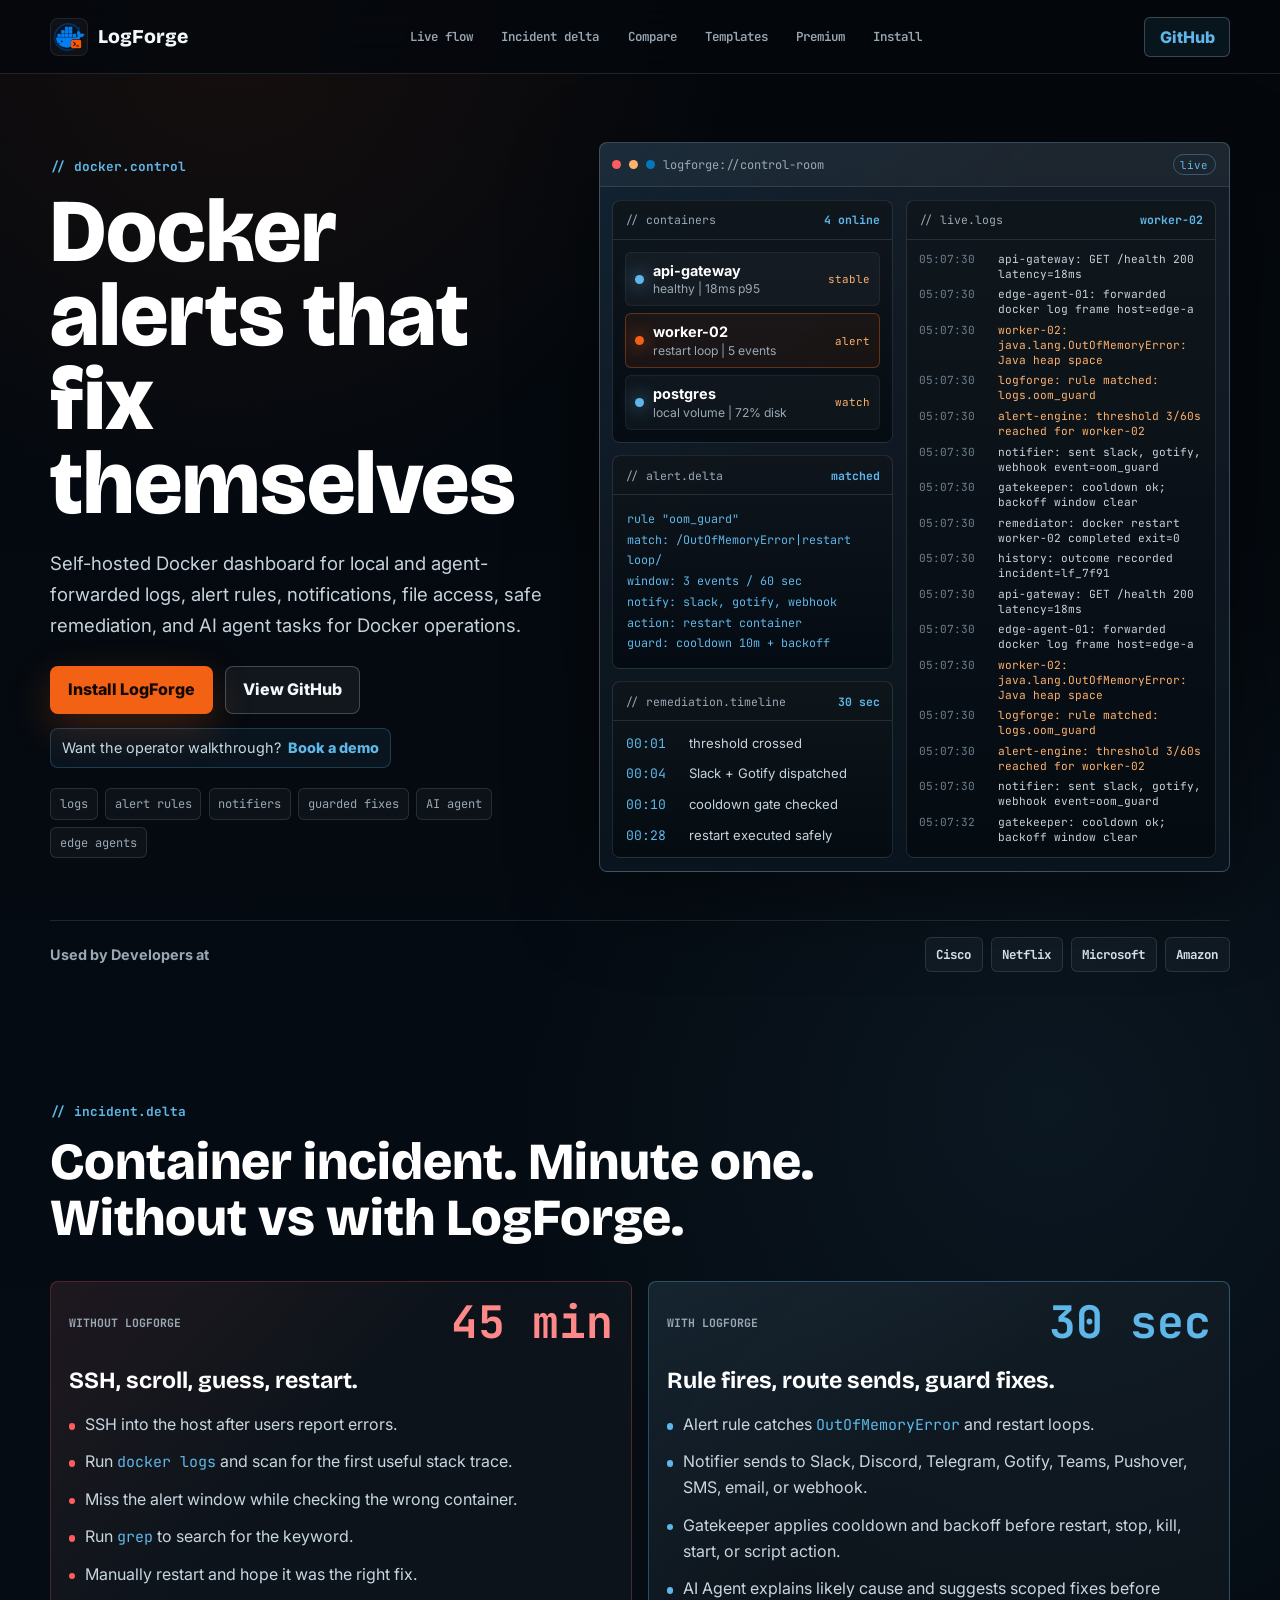
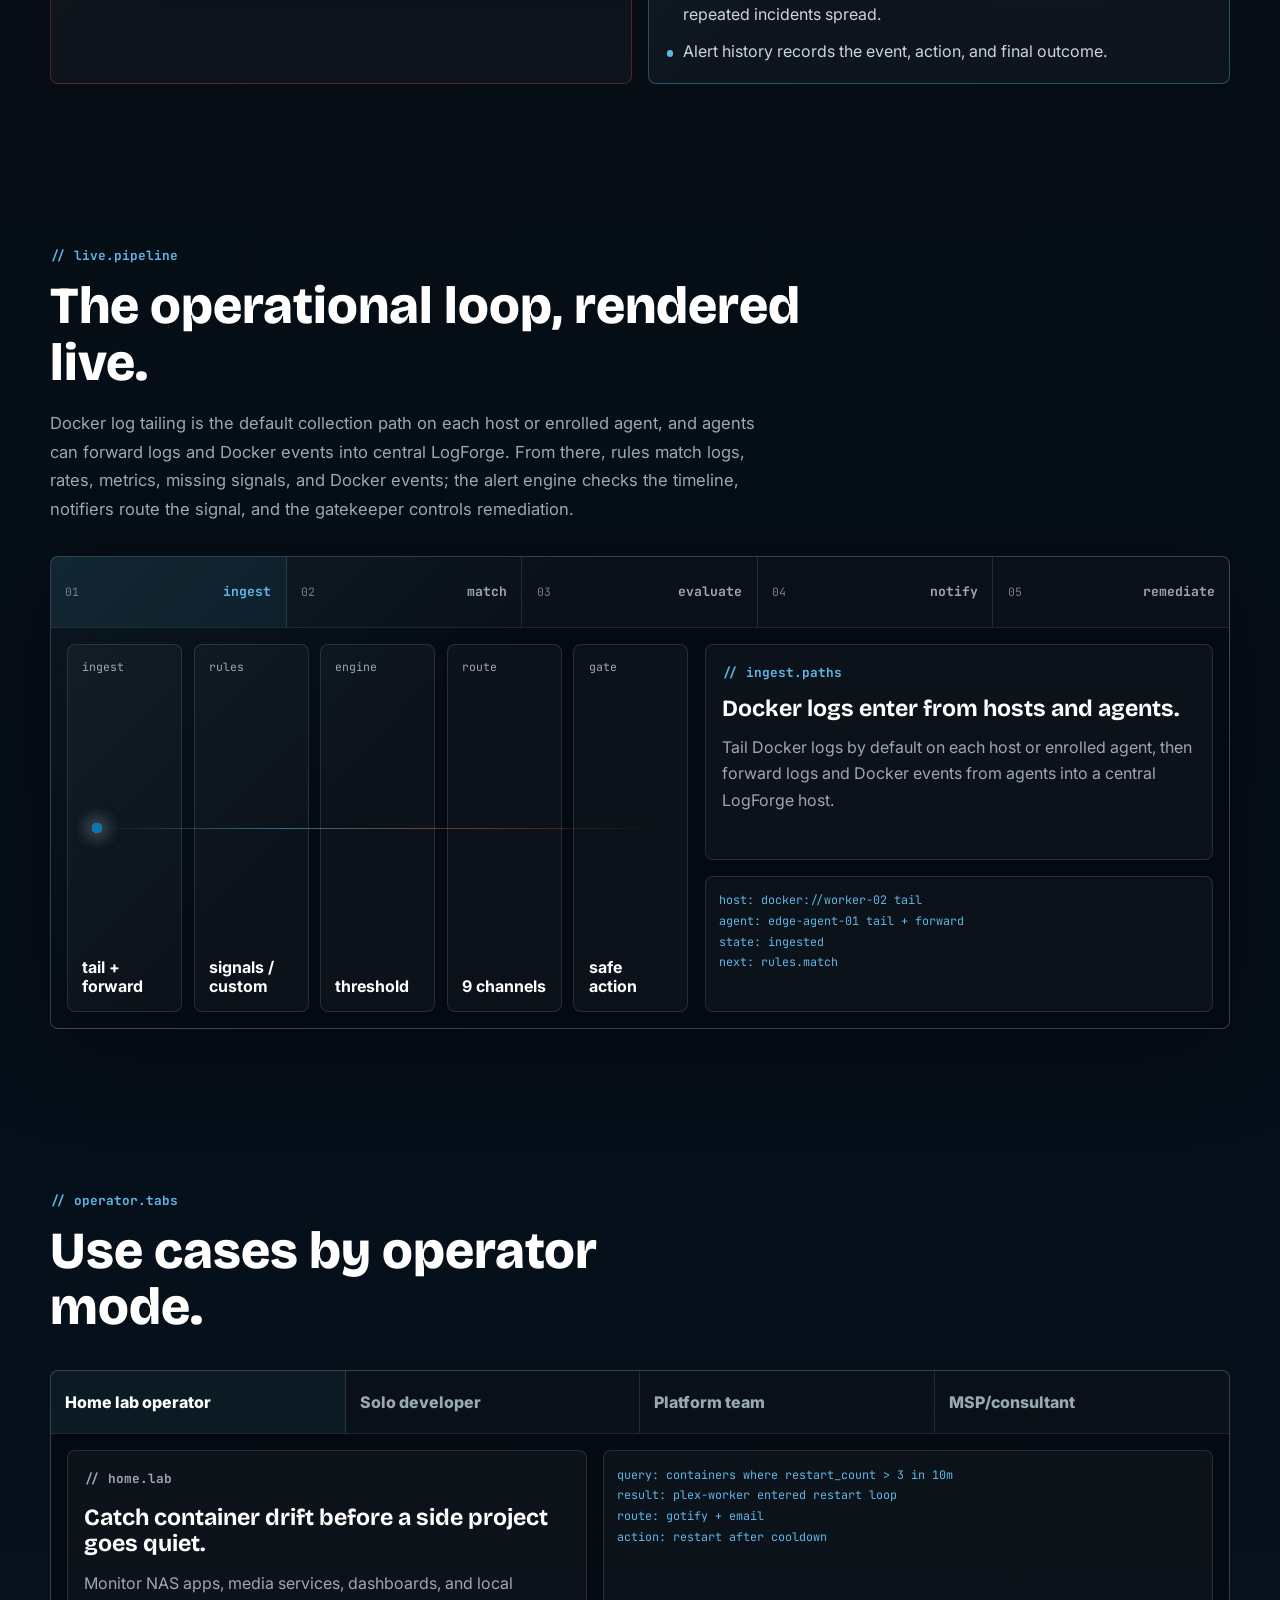
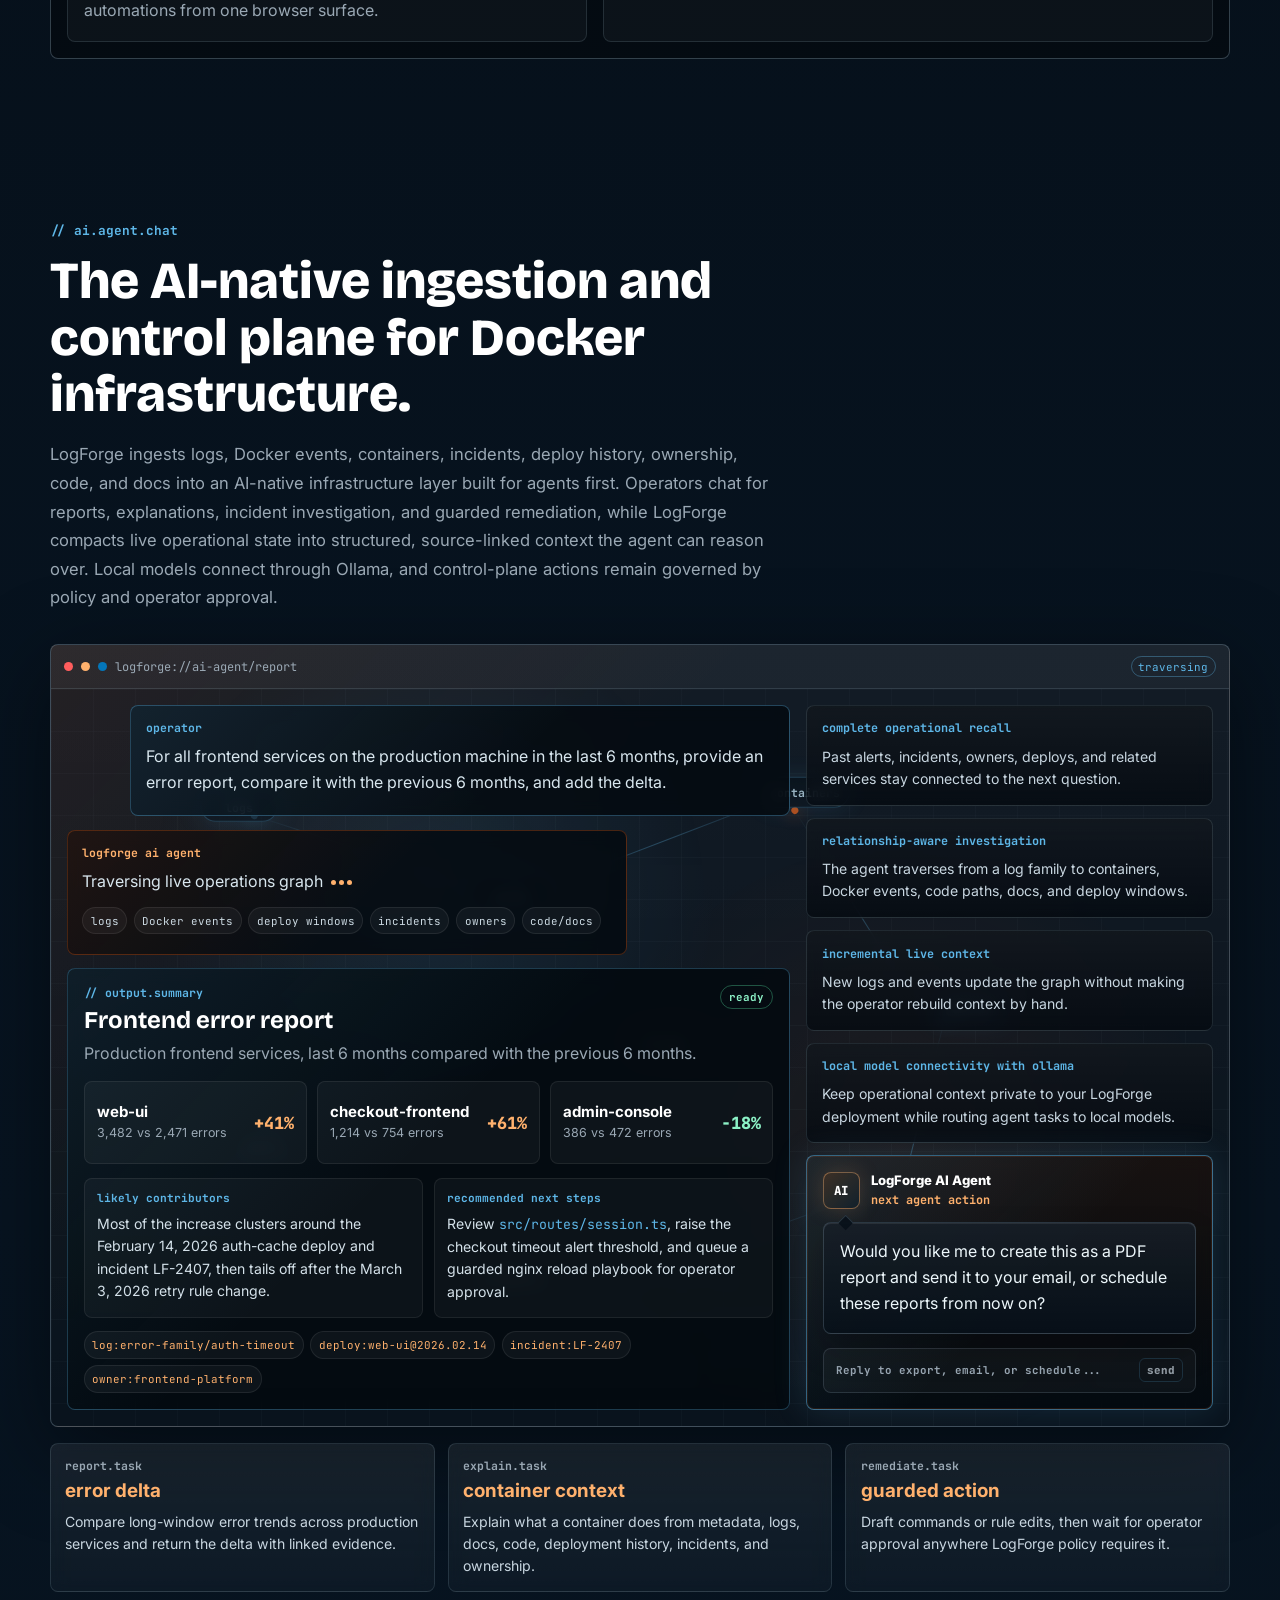
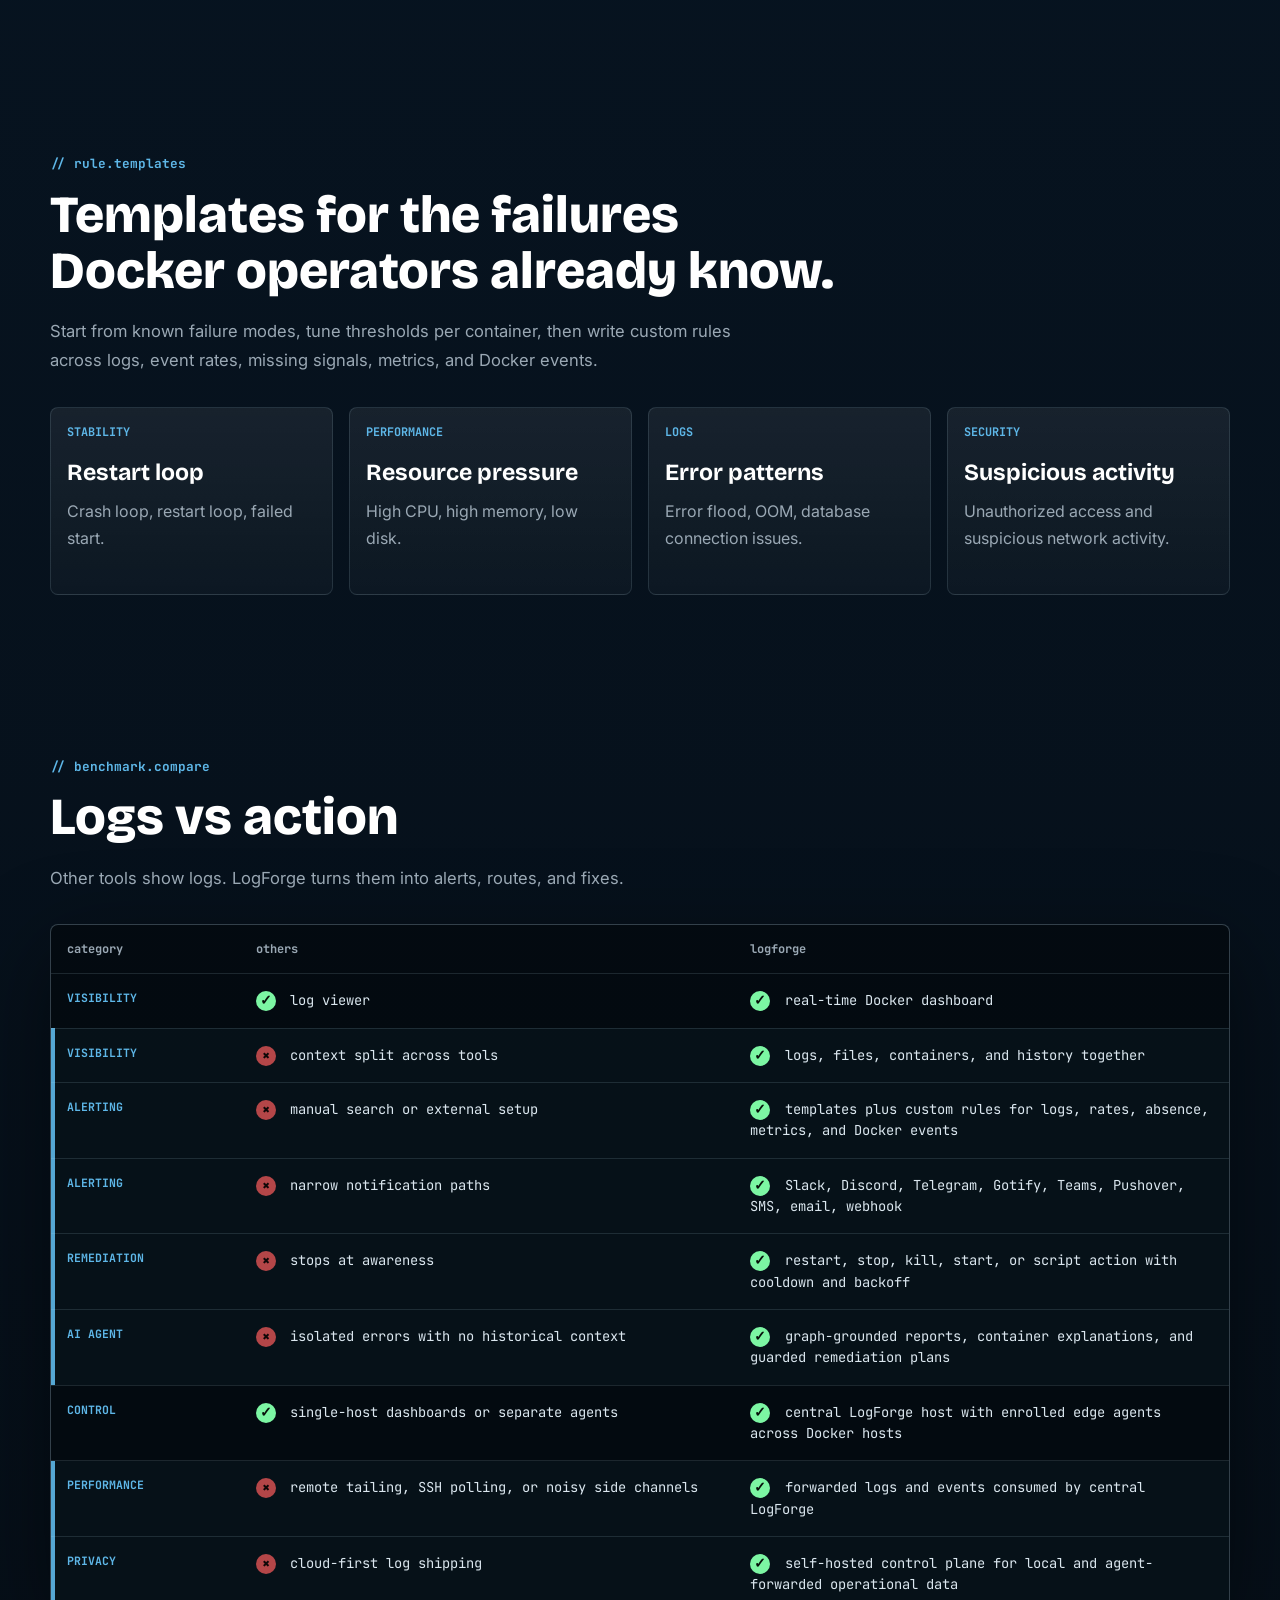
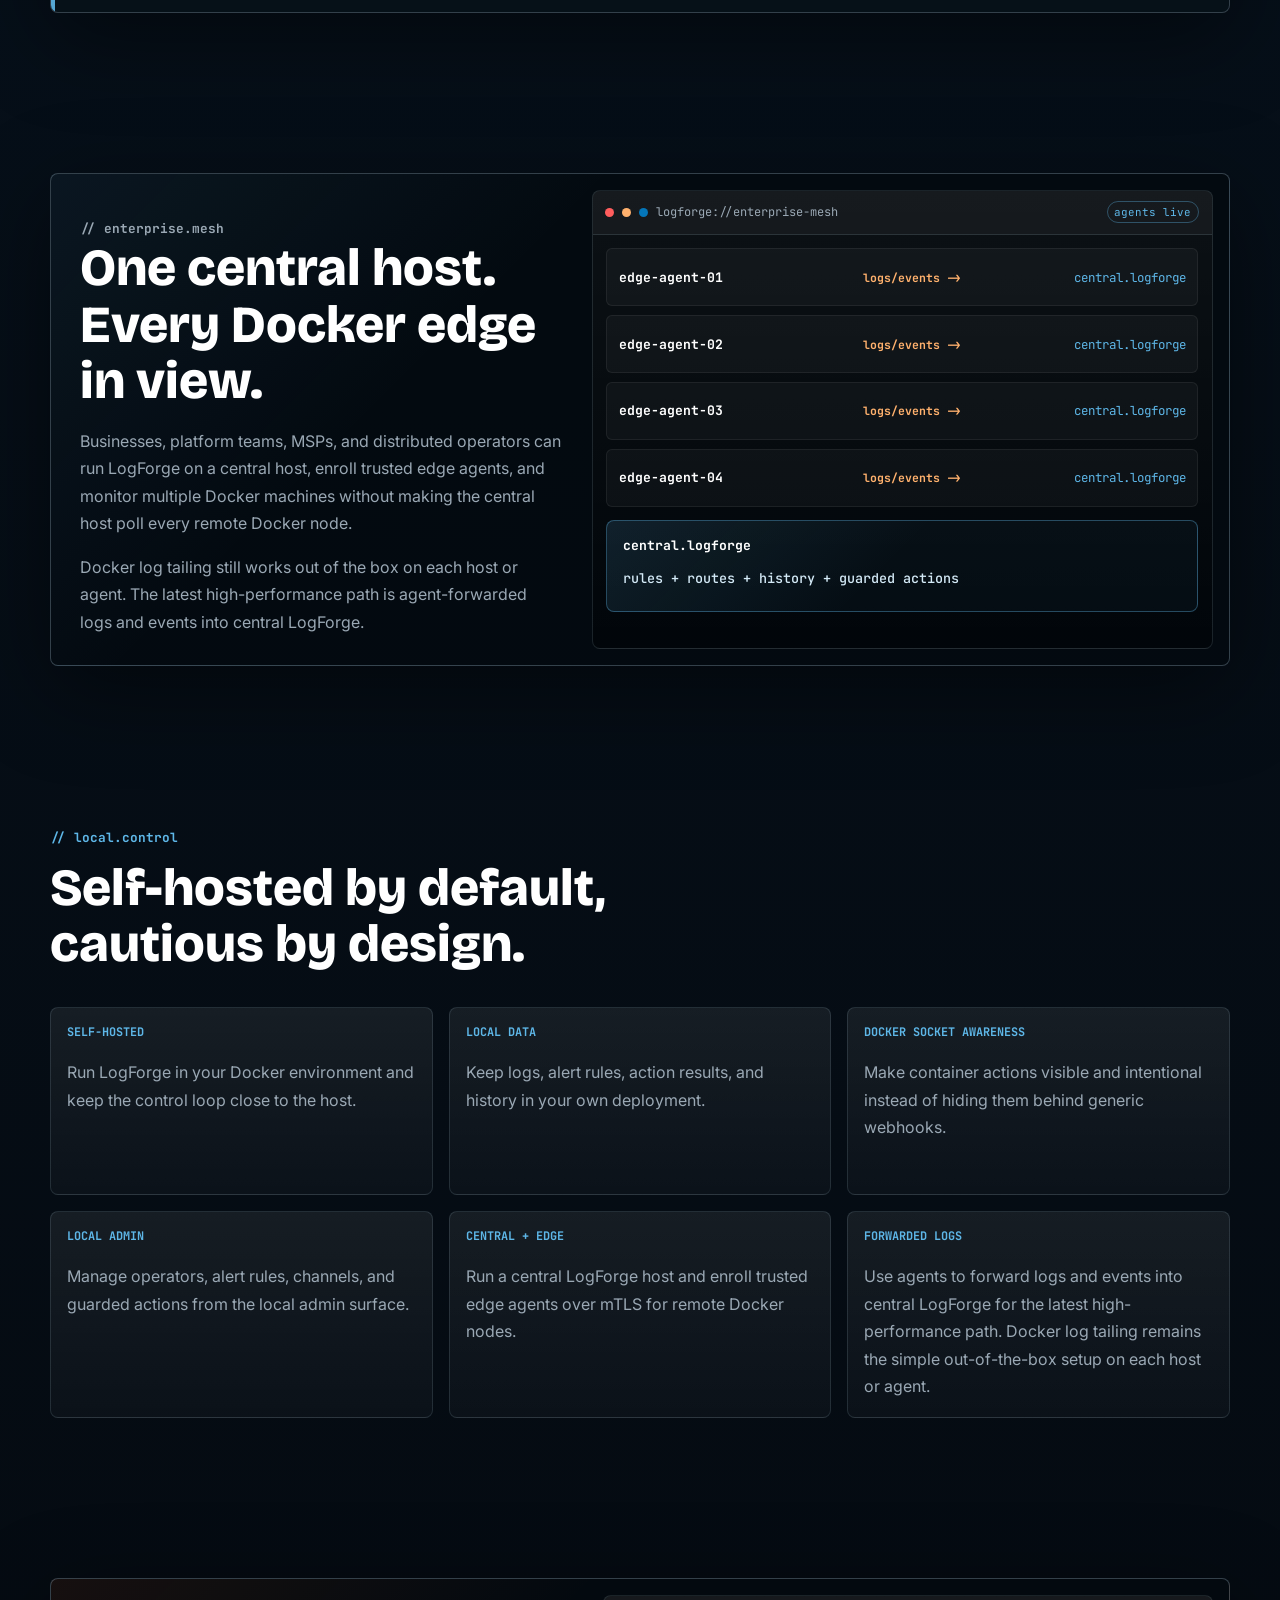
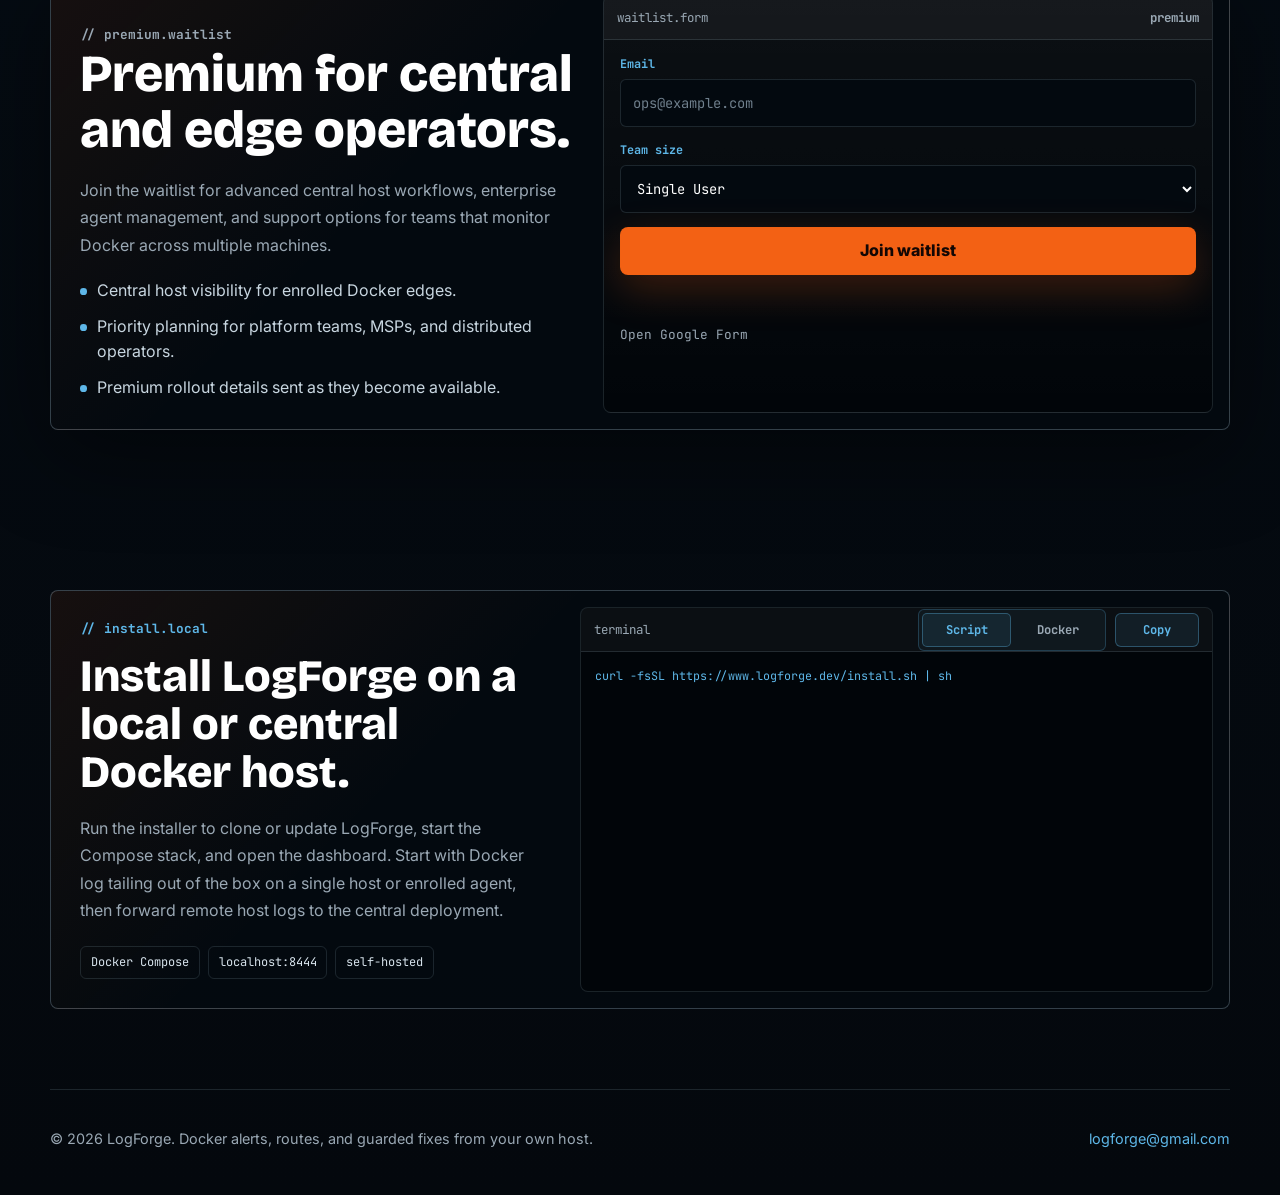
==== commit bdef2a36: "install script" ====
--- a/index.html
+++ b/index.html
@@ -724,7 +724,7 @@
                 <div>
                     <p class="mono-label">// install.local</p>
                     <h2 id="install-title">Install LogForge on a local or central Docker host.</h2>
-                    <p>Clone the repository, start the Compose stack, and open the dashboard. Start with Docker log tailing out of the box on a single host or enrolled agent, then forward remote host logs to the central deployment.</p>
+                    <p>Run the installer to clone or update LogForge, start the Compose stack, and open the dashboard. Start with Docker log tailing out of the box on a single host or enrolled agent, then forward remote host logs to the central deployment.</p>
                     <div class="install-stats" aria-label="Install summary">
                         <span>Docker Compose</span>
                         <span>localhost:8444</span>
@@ -732,15 +732,21 @@
                     </div>
                 </div>
 
-                <div class="install-card">
-                    <div class="code-header">
+                <div class="install-card" data-tabs>
+                    <div class="code-header install-code-header">
                         <span>terminal</span>
-                        <button id="copy-install" class="copy-button" type="button" data-copy-target="install-snippet">
+                        <div class="install-method-toggle" role="tablist" aria-label="Install method">
+                            <button class="install-method-tab is-active" id="install-tab-script" type="button" role="tab" aria-selected="true" aria-controls="install-panel-script" data-tab="script">Script</button>
+                            <button class="install-method-tab" id="install-tab-docker" type="button" role="tab" aria-selected="false" aria-controls="install-panel-docker" data-tab="docker" tabindex="-1">Docker</button>
+                        </div>
+                        <button id="copy-install" class="copy-button" type="button" data-copy-target="install-script-snippet">
                             <span class="copy-default">Copy</span>
                             <span class="copy-success">Copied</span>
                         </button>
                     </div>
-                    <pre><code id="install-snippet">git clone https://github.com/log-forge/logforge.git
+                    <div class="install-code-panels">
+                        <pre class="install-code-panel is-active" id="install-panel-script" role="tabpanel" aria-labelledby="install-tab-script" data-tab-panel="script"><code id="install-script-snippet">curl -fsSL https://www.logforge.dev/install.sh | sh</code></pre>
+                        <pre class="install-code-panel" id="install-panel-docker" role="tabpanel" aria-labelledby="install-tab-docker" data-tab-panel="docker" hidden><code id="install-docker-snippet">git clone https://github.com/log-forge/logforge.git
 cd logforge
 docker compose pull
 docker compose up -d
@@ -748,6 +754,7 @@
 
 # Open LogForge
 https://localhost:8444</code></pre>
+                    </div>
                 </div>
             </div>
         </section>
--- a/styles.css
+++ b/styles.css
@@ -2189,6 +2189,67 @@
     background: rgba(0, 0, 0, 0.35);
 }
 
+.install-code-header {
+    flex-wrap: wrap;
+    justify-content: flex-start;
+    gap: 0.55rem;
+}
+
+.install-code-header > span {
+    flex: 1 1 auto;
+    min-width: 7rem;
+}
+
+.install-method-toggle {
+    display: inline-grid;
+    grid-template-columns: repeat(2, minmax(0, 1fr));
+    gap: 0.18rem;
+    flex: 0 1 188px;
+    padding: 0.18rem;
+    border: 1px solid rgba(94, 183, 232, 0.24);
+    border-radius: 6px;
+    background: rgba(94, 183, 232, 0.055);
+}
+
+.install-method-tab {
+    min-width: 0;
+    min-height: 34px;
+    padding: 0 0.62rem;
+    border: 1px solid transparent;
+    border-radius: 5px;
+    background: transparent;
+    color: var(--muted);
+    font-family: "JetBrains Mono", ui-monospace, monospace;
+    font-size: 0.76rem;
+    font-weight: 700;
+    cursor: pointer;
+    transition: border-color 160ms ease, background 160ms ease, color 160ms ease;
+}
+
+.install-method-tab:hover,
+.install-method-tab:focus-visible {
+    border-color: rgba(94, 183, 232, 0.35);
+    background: rgba(94, 183, 232, 0.09);
+    color: var(--brand-blue);
+}
+
+.install-method-tab.is-active {
+    border-color: rgba(94, 183, 232, 0.35);
+    background: rgba(94, 183, 232, 0.09);
+    color: var(--brand-blue);
+}
+
+.install-method-tab.is-active:hover,
+.install-method-tab.is-active:focus-visible {
+    border-color: rgba(94, 183, 232, 0.56);
+    background: rgba(94, 183, 232, 0.14);
+    color: #d8edf9;
+}
+
+.install-code-panels pre {
+    min-height: 12.2rem;
+}
+
 .code-header {
     justify-content: space-between;
     color: var(--muted);
@@ -2209,12 +2270,14 @@
     font-size: 0.76rem;
     font-weight: 700;
     cursor: pointer;
+    transition: border-color 160ms ease, background 160ms ease, color 160ms ease;
 }
 
 .copy-button:hover,
 .copy-button:focus-visible {
     border-color: rgba(94, 183, 232, 0.56);
     background: rgba(94, 183, 232, 0.14);
+    color: #d8edf9;
 }
 
 .copy-success {
@@ -2525,6 +2588,20 @@
         grid-template-columns: 1fr;
     }
 
+    .install-code-header {
+        padding: 0.55rem;
+    }
+
+    .install-method-toggle {
+        order: 3;
+        flex-basis: 100%;
+        width: 100%;
+    }
+
+    .install-code-header .copy-button {
+        order: 2;
+    }
+
     .template-grid article,
     .security-grid article {
         min-height: auto;
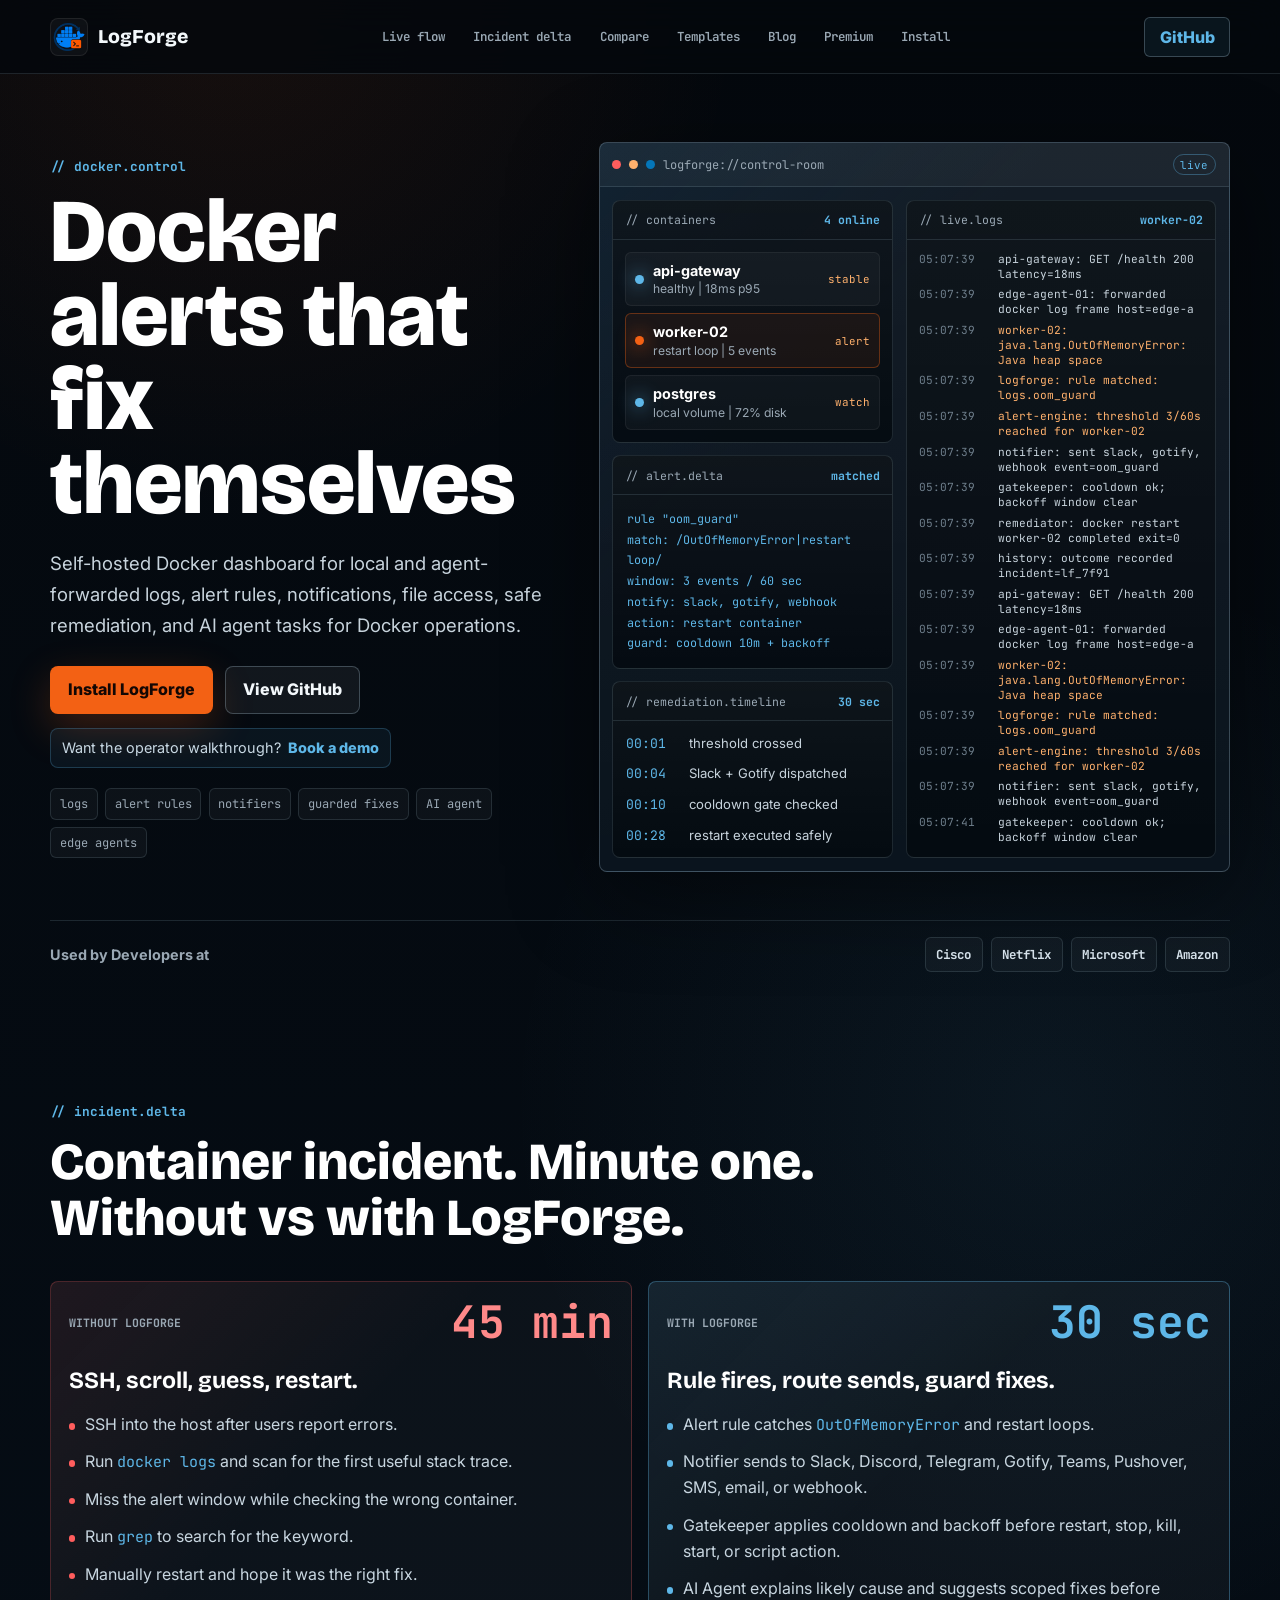
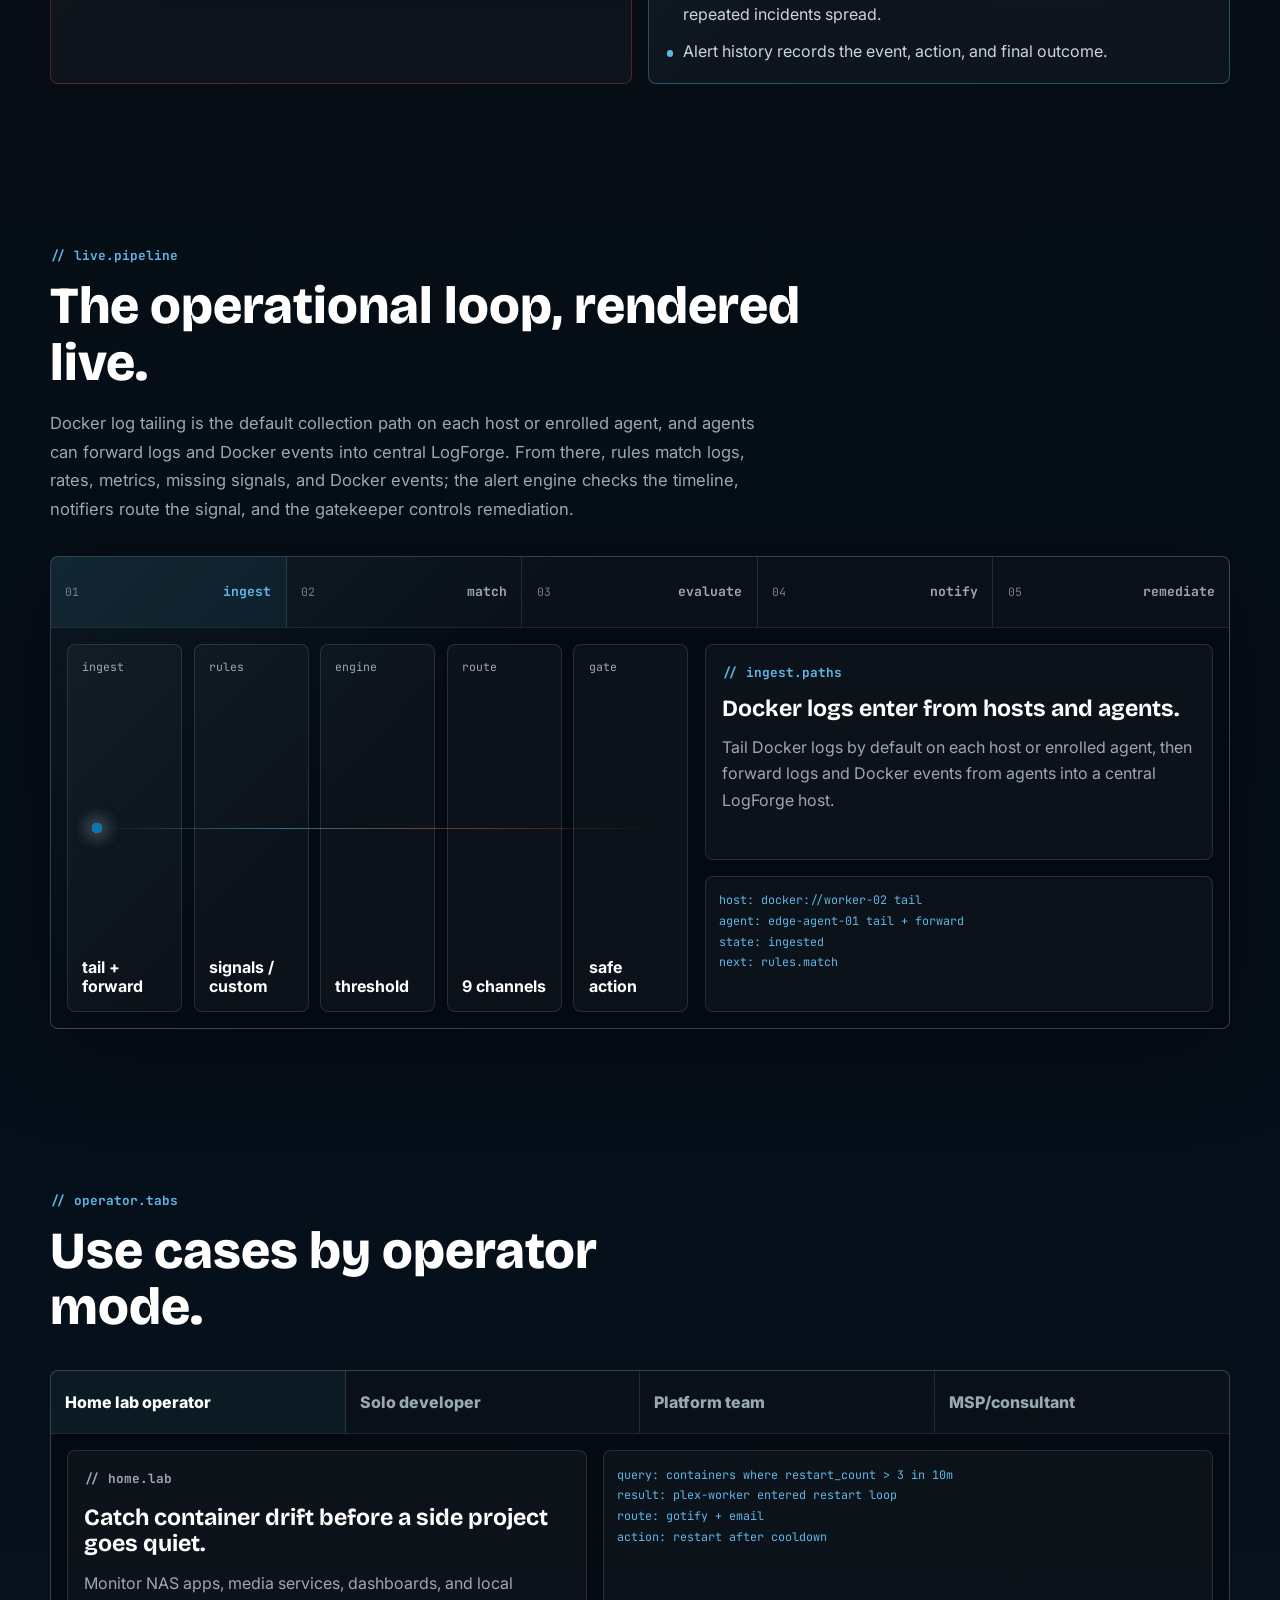
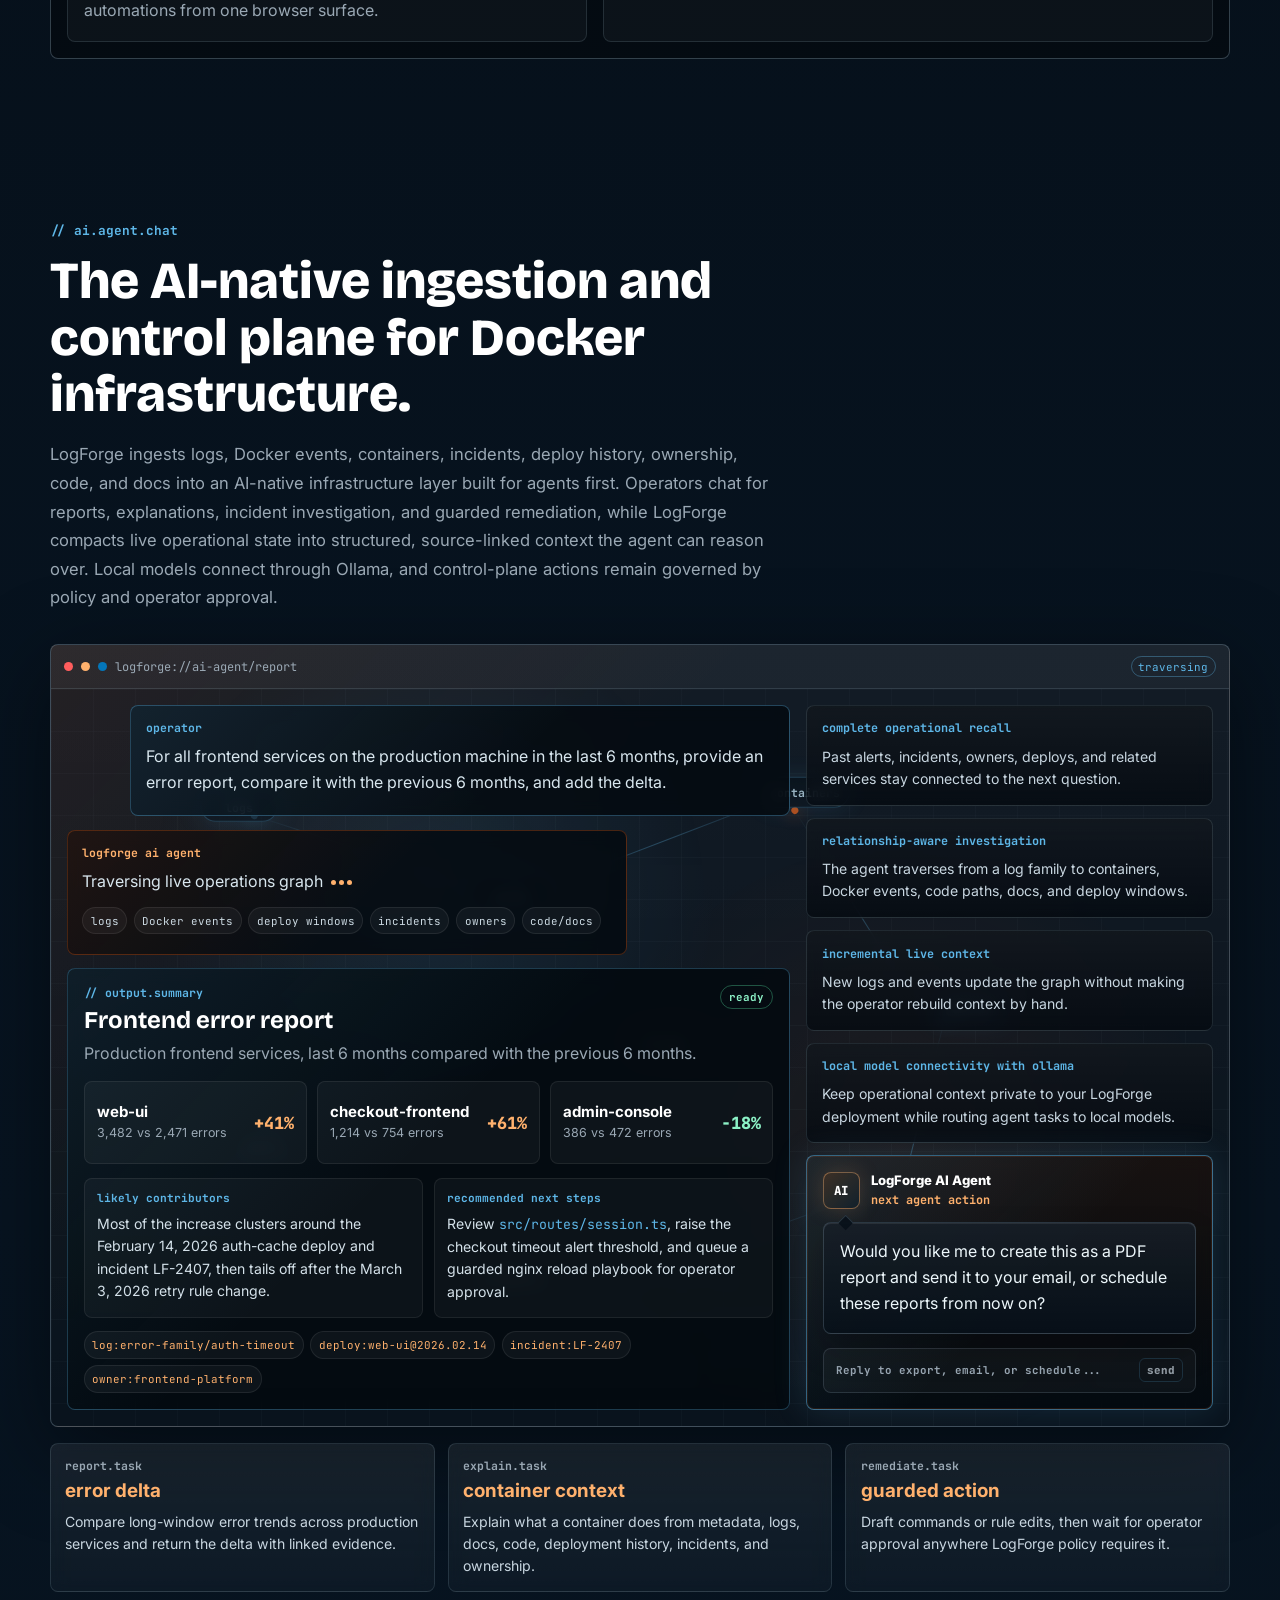
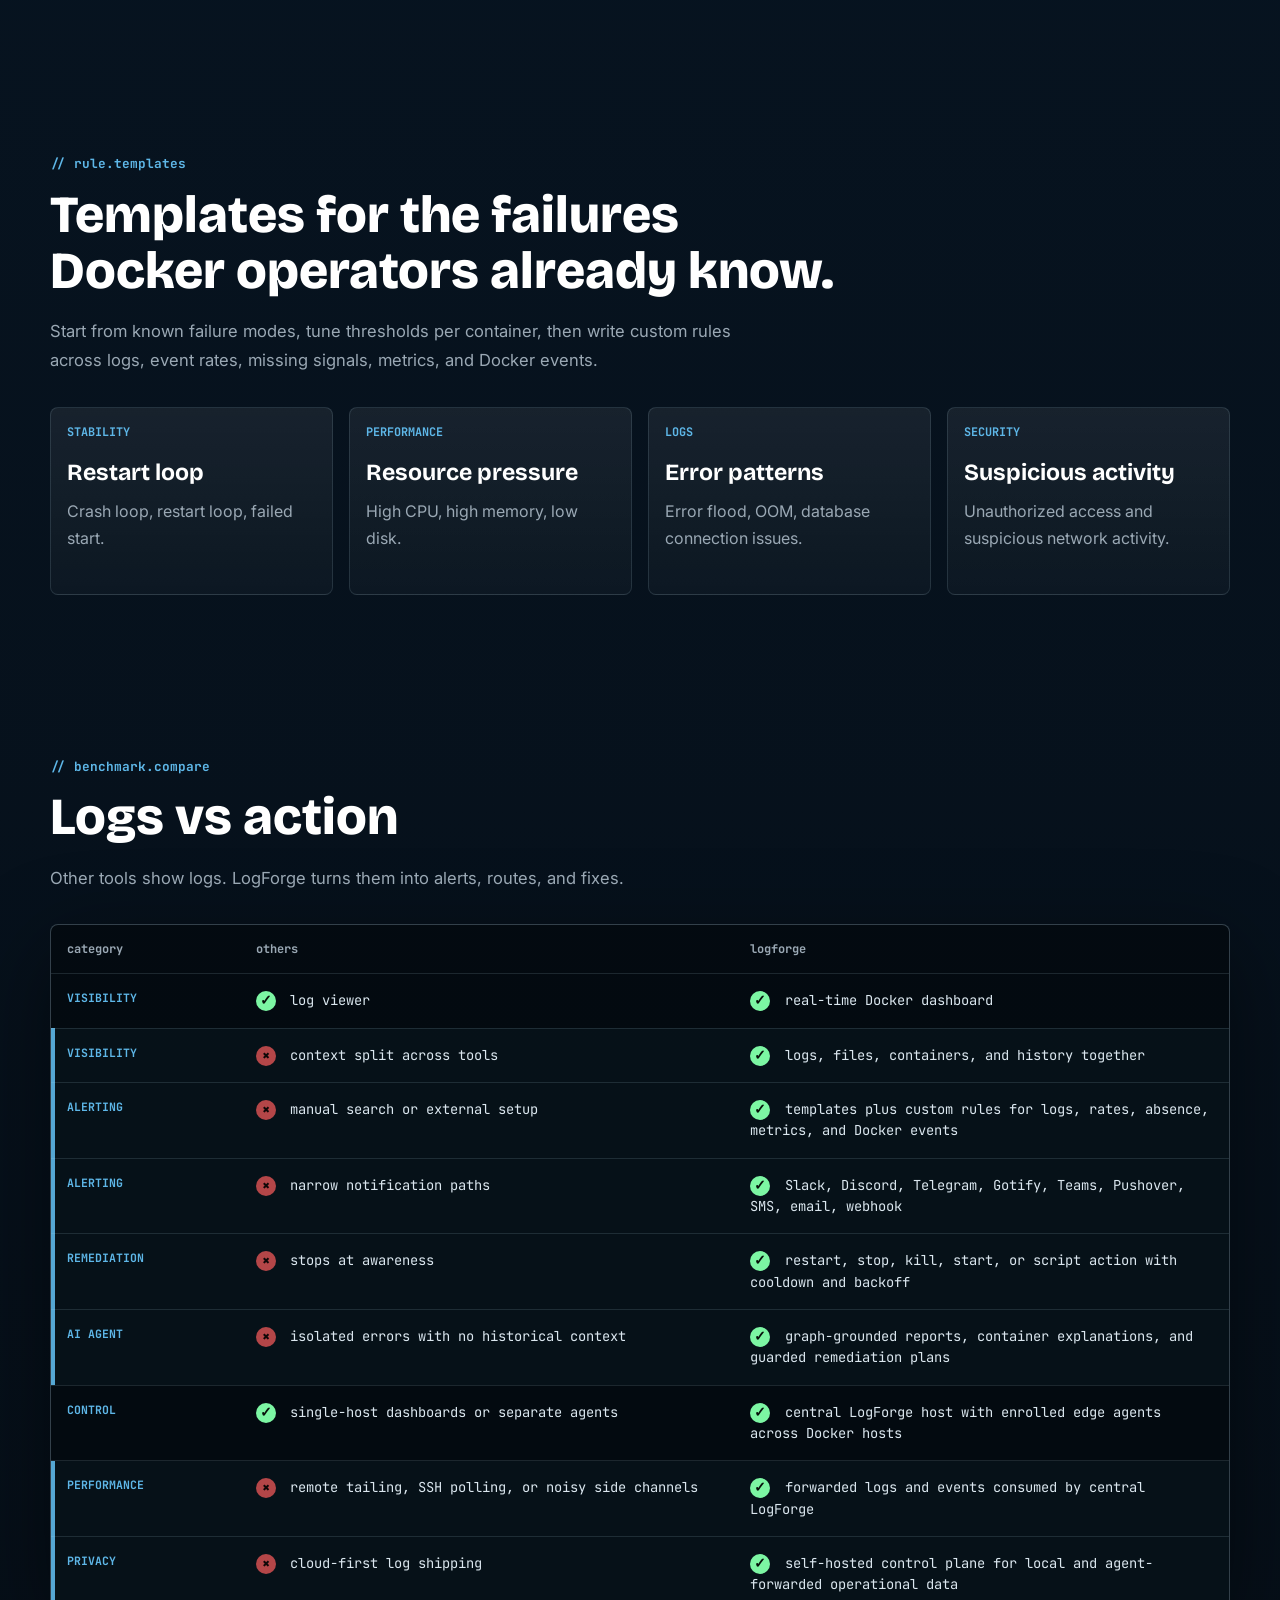
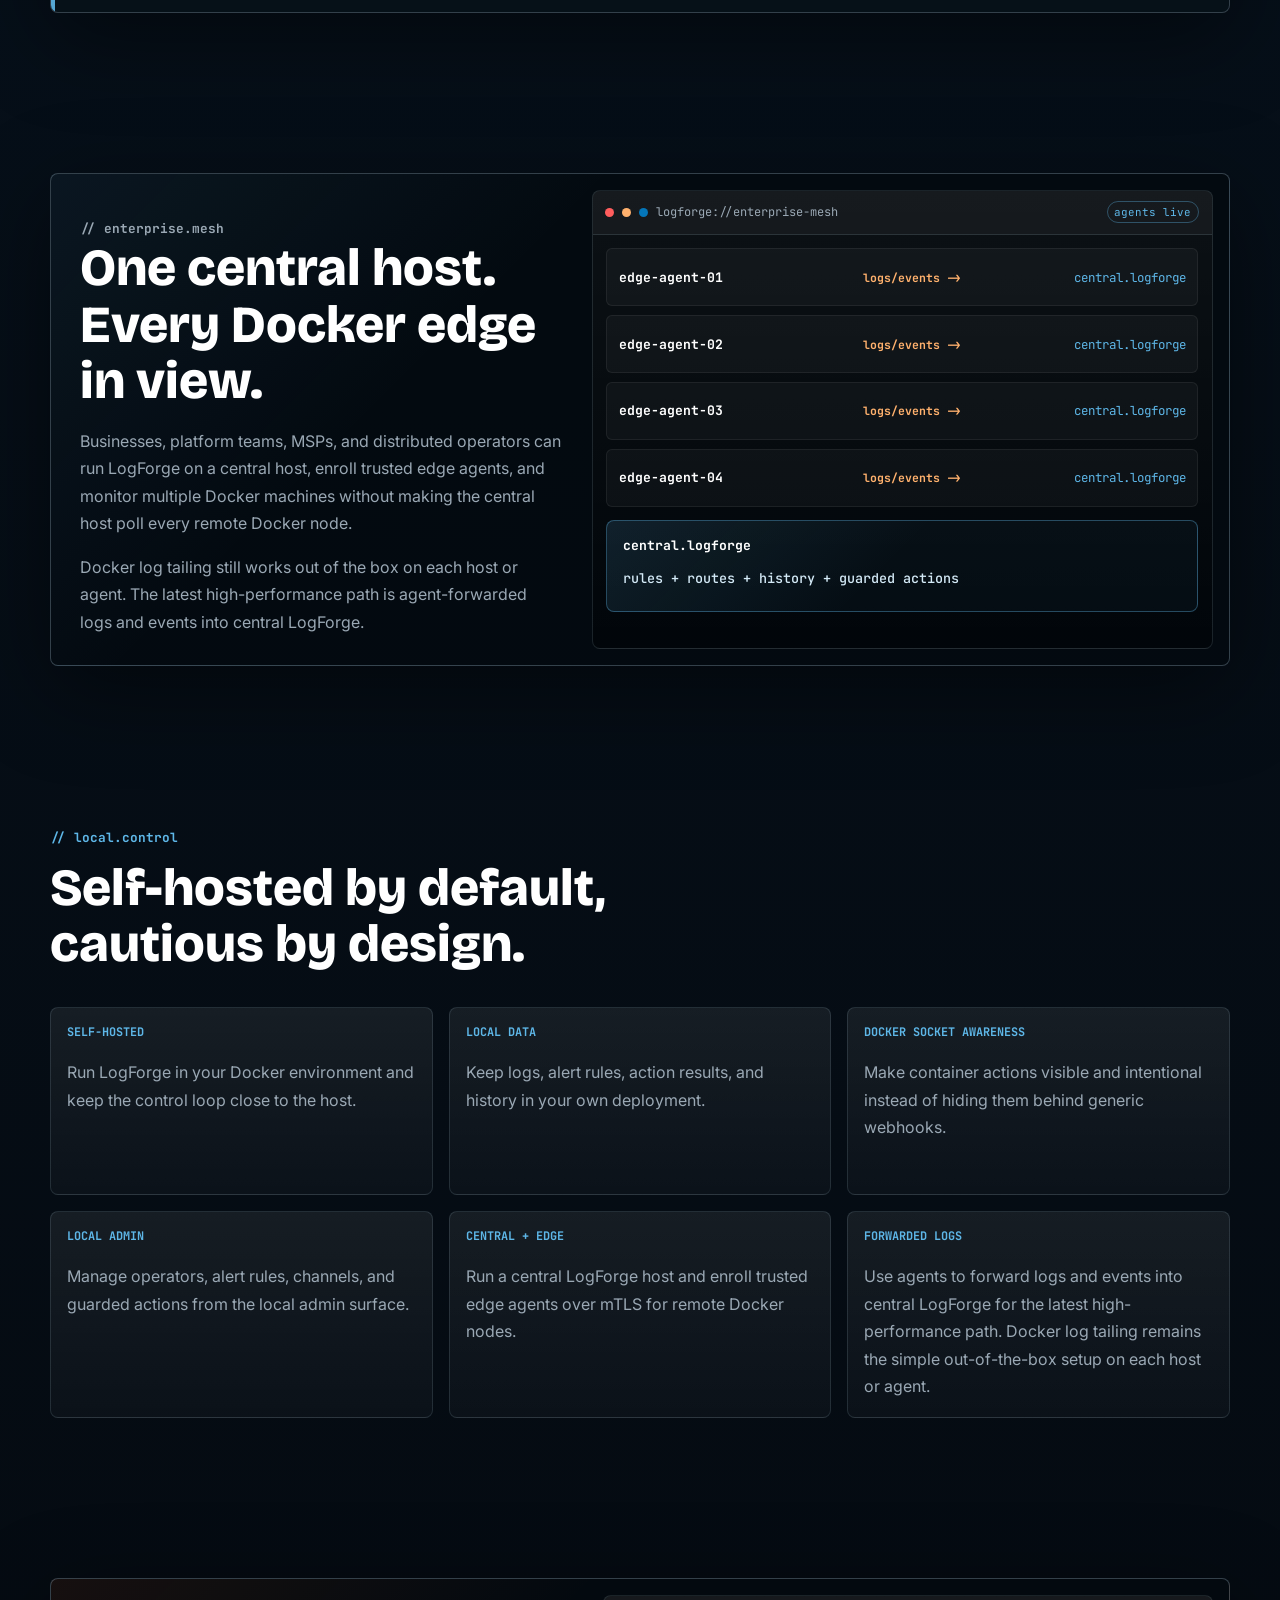
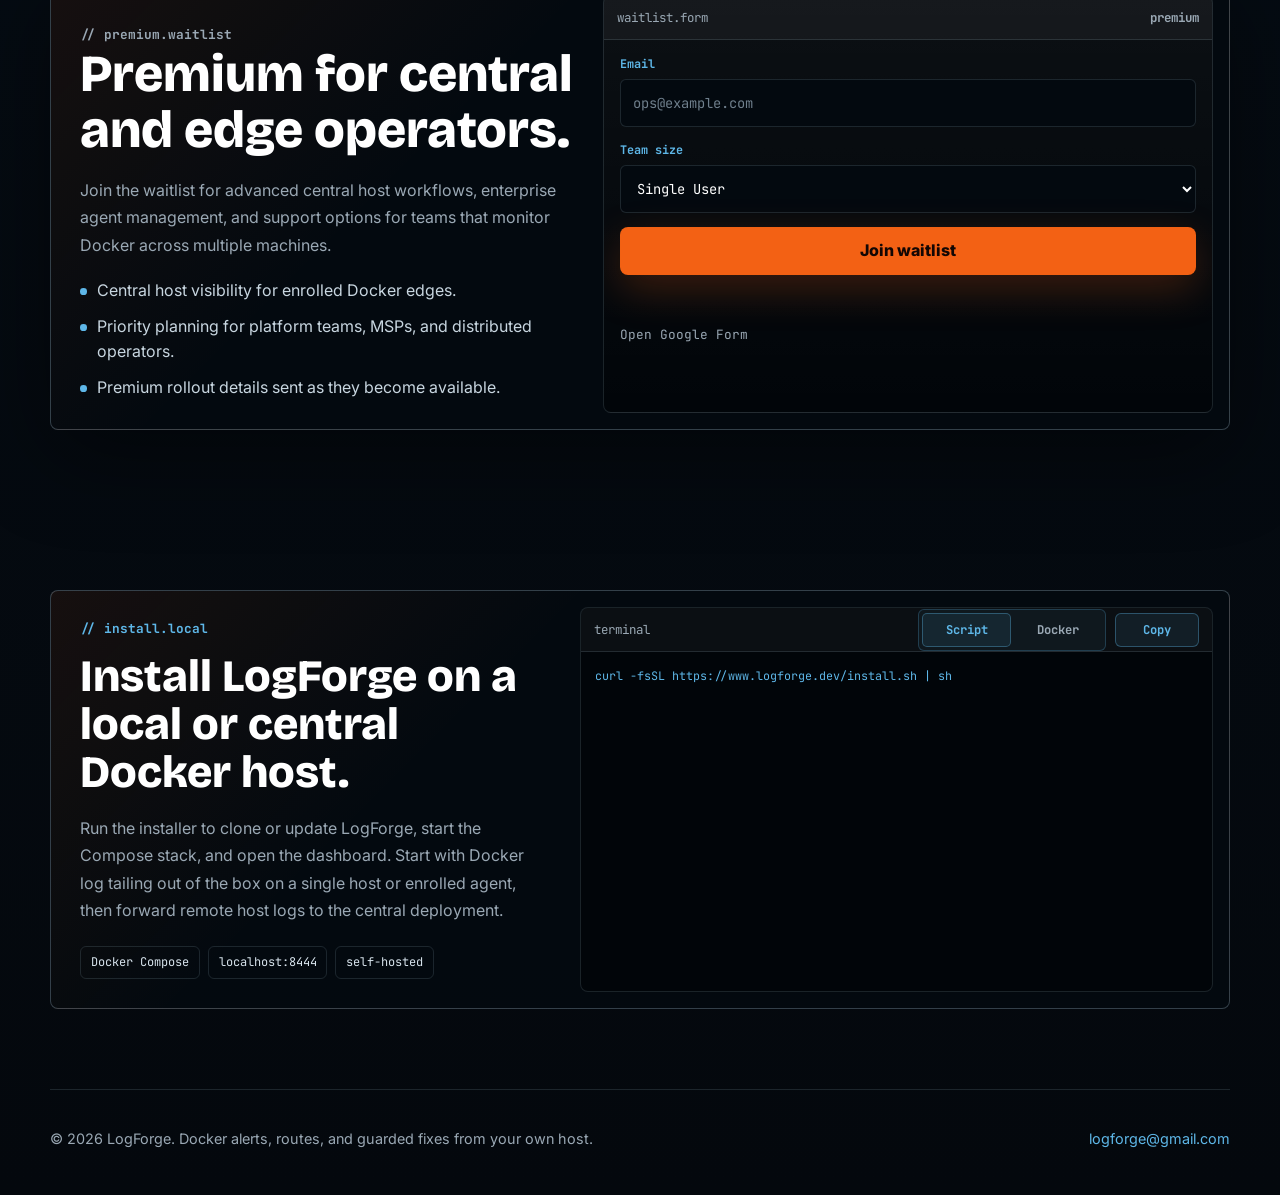
==== commit de20d285: "blogs" ====
--- a/index.html
+++ b/index.html
@@ -28,6 +28,7 @@
             <a href="#incident">Incident delta</a>
             <a href="#compare">Compare</a>
             <a href="#templates">Templates</a>
+            <a href="blog/">Blog</a>
             <a href="#premium">Premium</a>
             <a href="#install">Install</a>
         </nav>
--- a/styles.css
+++ b/styles.css
@@ -137,7 +137,15 @@
 .premium-form input,
 .premium-form select,
 .form-status,
-.form-fallback {
+.form-fallback,
+.blog-card-meta,
+.blog-read-more,
+.post-meta,
+.article-meta,
+.article-side-card,
+.article-toc,
+.article-prose table,
+.article-prose pre {
     font-family: "JetBrains Mono", ui-monospace, SFMono-Regular, Menlo, Monaco, Consolas, monospace;
     letter-spacing: 0;
 }
@@ -2137,6 +2145,482 @@
     color: var(--brand-blue);
 }
 
+.blog-feature-card,
+.post-card {
+    display: grid;
+    gap: 1rem;
+    min-width: 0;
+    overflow: hidden;
+    border: 1px solid var(--line-strong);
+    border-radius: 8px;
+    background:
+        linear-gradient(135deg, rgba(94, 183, 232, 0.1), transparent 38%),
+        linear-gradient(180deg, rgba(255, 255, 255, 0.04), transparent),
+        rgba(4, 10, 16, 0.86);
+    color: inherit;
+    text-decoration: none;
+    box-shadow: var(--shadow);
+}
+
+.blog-feature-card {
+    grid-template-columns: minmax(0, 0.82fr) minmax(420px, 1.18fr);
+    align-items: stretch;
+    padding: 1rem;
+}
+
+.blog-feature-card:hover,
+.blog-feature-card:focus-visible,
+.post-card:hover,
+.post-card:focus-visible {
+    border-color: rgba(94, 183, 232, 0.42);
+}
+
+.blog-feature-copy,
+.post-card-copy {
+    display: flex;
+    flex-direction: column;
+    justify-content: center;
+    min-width: 0;
+    padding: 0.8rem;
+}
+
+.blog-card-meta,
+.post-meta,
+.article-meta {
+    color: var(--brand-blue);
+    font-size: 0.74rem;
+    font-weight: 700;
+    text-transform: lowercase;
+}
+
+.blog-feature-copy h3,
+.post-card h2 {
+    margin: 0.9rem 0 0;
+    color: #ffffff;
+    font-size: 2rem;
+    line-height: 1.12;
+}
+
+.blog-feature-copy p,
+.post-card-copy p {
+    margin: 1rem 0 0;
+    color: var(--muted);
+    line-height: 1.68;
+}
+
+.blog-read-more {
+    display: inline-flex;
+    align-items: center;
+    margin-top: 1.2rem;
+    color: var(--brand-orange-light);
+    font-size: 0.78rem;
+    font-weight: 800;
+}
+
+.blog-read-more::after {
+    content: "->";
+    margin-left: 0.45rem;
+}
+
+.blog-feature-media,
+.post-card-media {
+    min-width: 0;
+    min-height: 260px;
+    margin: 0;
+    overflow: hidden;
+    border: 1px solid var(--line);
+    border-radius: 8px;
+    background: rgba(0, 0, 0, 0.35);
+}
+
+.blog-feature-media img,
+.post-card-media img {
+    width: 100%;
+    height: 100%;
+    object-fit: cover;
+    object-position: left top;
+    opacity: 0.9;
+}
+
+.blog-page .site-nav a[aria-current="page"] {
+    border-color: rgba(94, 183, 232, 0.35);
+    background: rgba(94, 183, 232, 0.09);
+    color: var(--brand-blue);
+}
+
+.blog-main,
+.article-shell {
+    width: min(var(--max-width), calc(100% - 2rem));
+    margin: 0 auto;
+}
+
+.blog-hero {
+    padding: 4.4rem 0 2.4rem;
+}
+
+.blog-hero-layout,
+.article-hero {
+    display: grid;
+    grid-template-columns: minmax(0, 0.92fr) minmax(360px, 0.62fr);
+    gap: 1rem;
+    align-items: end;
+}
+
+.blog-hero h1,
+.article-hero h1 {
+    max-width: 860px;
+    margin: 0;
+    color: #ffffff;
+    font-size: 4.6rem;
+    line-height: 0.98;
+    font-weight: 800;
+}
+
+.blog-hero p:not(.mono-label),
+.article-dek {
+    max-width: 730px;
+    margin: 1.1rem 0 0;
+    color: #c7d3dc;
+    font-size: 1.08rem;
+    line-height: 1.68;
+}
+
+.blog-hero-panel,
+.article-hero-panel {
+    min-width: 0;
+    padding: 1rem;
+    border: 1px solid var(--line-strong);
+    border-radius: 8px;
+    background:
+        linear-gradient(135deg, rgba(243, 97, 20, 0.08), transparent 46%),
+        rgba(4, 10, 16, 0.86);
+}
+
+.blog-hero-panel p,
+.article-hero-panel p {
+    margin: 0.65rem 0 0;
+    color: var(--muted);
+    line-height: 1.58;
+}
+
+.post-list {
+    display: grid;
+    gap: 1rem;
+    padding: 0 0 5rem;
+}
+
+.post-card {
+    grid-template-columns: minmax(0, 0.78fr) minmax(340px, 0.62fr);
+    align-items: stretch;
+    padding: 1rem;
+}
+
+.post-card-media {
+    min-height: 220px;
+}
+
+.article-hero {
+    align-items: start;
+    padding: 4.4rem 0 2.4rem;
+}
+
+.article-hero-copy {
+    min-width: 0;
+}
+
+.article-hero-panel {
+    display: grid;
+    align-content: start;
+    gap: 0.8rem;
+}
+
+.article-install-panel {
+    align-self: start;
+}
+
+.article-install-options {
+    display: grid;
+    gap: 0.55rem;
+    min-width: 0;
+}
+
+.article-install-option {
+    min-width: 0;
+    padding: 0.68rem;
+    border: 1px solid rgba(255, 255, 255, 0.075);
+    border-radius: 6px;
+    background: rgba(255, 255, 255, 0.035);
+}
+
+.article-install-option strong {
+    display: block;
+    margin-bottom: 0.48rem;
+    color: #ffffff;
+    font-size: 0.78rem;
+}
+
+.article-install-option pre {
+    overflow-x: auto;
+    margin: 0;
+    padding: 0.62rem;
+    border: 1px solid rgba(94, 183, 232, 0.16);
+    border-radius: 6px;
+    background: rgba(0, 0, 0, 0.28);
+    color: #dbe7ef;
+    white-space: pre;
+}
+
+.article-install-option pre code {
+    display: block;
+    min-width: max-content;
+    color: inherit;
+    font-size: 0.74rem;
+    line-height: 1.52;
+}
+
+.article-port-grid {
+    display: grid;
+    gap: 0.55rem;
+    margin: 0;
+}
+
+.article-port-grid--compact {
+    grid-template-columns: repeat(2, minmax(0, 1fr));
+}
+
+.article-port-grid div {
+    display: grid;
+    grid-template-columns: 5rem minmax(0, 1fr);
+    gap: 0.65rem;
+    align-items: start;
+    min-width: 0;
+    padding: 0.68rem;
+    border: 1px solid rgba(255, 255, 255, 0.075);
+    border-radius: 6px;
+    background: rgba(255, 255, 255, 0.035);
+}
+
+.article-port-grid dt {
+    color: var(--brand-orange-light);
+    font-weight: 800;
+}
+
+.article-port-grid dd {
+    min-width: 0;
+    margin: 0;
+    color: #d5e3eb;
+    line-height: 1.45;
+    overflow-wrap: anywhere;
+}
+
+.article-layout {
+    display: grid;
+    grid-template-columns: minmax(180px, 0.28fr) minmax(0, 0.72fr);
+    gap: 2rem;
+    align-items: start;
+}
+
+.article-sidebar {
+    position: sticky;
+    top: 98px;
+    display: grid;
+    gap: 1rem;
+    min-width: 0;
+    max-height: calc(100vh - 110px);
+    overflow-y: auto;
+    scrollbar-gutter: stable;
+}
+
+.article-side-card,
+.article-toc {
+    min-width: 0;
+    padding: 0.9rem;
+    border: 1px solid var(--line);
+    border-radius: 8px;
+    background: rgba(255, 255, 255, 0.035);
+}
+
+.article-side-card strong,
+.article-toc strong {
+    display: block;
+    color: #ffffff;
+    font-size: 0.82rem;
+}
+
+.article-side-card p {
+    margin: 0.58rem 0 0;
+    color: var(--muted);
+    font-size: 0.78rem;
+    line-height: 1.58;
+}
+
+.article-toc ol {
+    display: grid;
+    gap: 0.52rem;
+    margin: 0.75rem 0 0;
+    padding: 0;
+    list-style: none;
+}
+
+.article-toc a {
+    color: var(--muted);
+    font-size: 0.76rem;
+    text-decoration: none;
+}
+
+.article-toc a:hover,
+.article-toc a:focus-visible {
+    color: var(--brand-blue);
+}
+
+.article-prose {
+    min-width: 0;
+    padding-bottom: 5rem;
+}
+
+.article-prose section {
+    min-width: 0;
+    margin-bottom: 2.8rem;
+    scroll-margin-top: 100px;
+}
+
+.article-prose h2 {
+    margin: 0 0 1rem;
+    color: #ffffff;
+    font-size: 2.25rem;
+    line-height: 1.12;
+}
+
+.article-prose h3 {
+    margin: 1.8rem 0 0.85rem;
+    color: #ffffff;
+    font-size: 1.36rem;
+    line-height: 1.2;
+}
+
+.article-prose p,
+.article-prose li {
+    color: #c8d6e0;
+    line-height: 1.72;
+}
+
+.article-prose p {
+    margin: 0 0 1rem;
+}
+
+.article-prose ul,
+.article-prose ol {
+    display: grid;
+    gap: 0.55rem;
+    margin: 1rem 0 1.2rem;
+    padding-left: 1.25rem;
+}
+
+.article-prose a {
+    color: var(--brand-blue);
+    font-weight: 700;
+    text-decoration: none;
+}
+
+.article-prose a:hover,
+.article-prose a:focus-visible {
+    color: #ffffff;
+}
+
+.article-prose :not(pre) > code {
+    padding: 0.1rem 0.28rem;
+    border: 1px solid rgba(94, 183, 232, 0.16);
+    border-radius: 4px;
+    background: rgba(94, 183, 232, 0.08);
+    overflow-wrap: anywhere;
+}
+
+.article-prose pre {
+    max-width: 100%;
+    margin: 1rem 0 1.35rem;
+    overflow-x: auto;
+    padding: 1rem;
+    border: 1px solid var(--line);
+    border-radius: 8px;
+    background:
+        linear-gradient(180deg, rgba(255, 255, 255, 0.04), transparent),
+        rgba(0, 0, 0, 0.38);
+    color: #d8edf9;
+    font-size: 0.82rem;
+    line-height: 1.62;
+    white-space: pre;
+}
+
+.article-prose pre code {
+    display: block;
+    min-width: max-content;
+    color: inherit;
+    font-size: inherit;
+}
+
+.article-table-wrap {
+    max-width: 100%;
+    margin: 1rem 0 1.4rem;
+    overflow-x: auto;
+    border: 1px solid var(--line-strong);
+    border-radius: 8px;
+    background: rgba(4, 10, 16, 0.86);
+}
+
+.article-prose table {
+    width: 100%;
+    min-width: 720px;
+    border-collapse: collapse;
+    color: #dbe7ef;
+    font-size: 0.82rem;
+}
+
+.article-prose th,
+.article-prose td {
+    padding: 0.85rem;
+    border-bottom: 1px solid var(--line);
+    text-align: left;
+    vertical-align: top;
+}
+
+.article-prose tr:last-child th,
+.article-prose tr:last-child td {
+    border-bottom: 0;
+}
+
+.article-prose th {
+    color: var(--brand-blue);
+    font-weight: 800;
+}
+
+.article-prose th:first-child,
+.article-prose td:first-child {
+    min-width: 15.5rem;
+}
+
+.article-prose table code {
+    white-space: nowrap;
+    overflow-wrap: normal;
+    word-break: normal;
+}
+
+.article-prose table code.article-url-code {
+    white-space: normal;
+    overflow-wrap: anywhere;
+}
+
+.article-note {
+    margin: 1.2rem 0;
+    padding: 0.9rem 1rem;
+    border-left: 3px solid var(--brand-orange);
+    border-radius: 0 8px 8px 0;
+    background: rgba(243, 97, 20, 0.075);
+}
+
+.article-note p:last-child {
+    margin-bottom: 0;
+}
+
 .install-layout {
     display: grid;
     grid-template-columns: minmax(0, 0.88fr) minmax(420px, 1.12fr);
@@ -2344,8 +2828,19 @@
     .tab-panel,
     .mesh-layout,
     .premium-layout,
-    .install-layout {
+    .install-layout,
+    .blog-feature-card,
+    .blog-hero-layout,
+    .post-card,
+    .article-hero,
+    .article-layout {
         grid-template-columns: 1fr;
+    }
+
+    .article-sidebar {
+        position: static;
+        max-height: none;
+        overflow: visible;
     }
 
     .template-grid {
@@ -2355,7 +2850,9 @@
 
 @media (max-width: 820px) {
     .hero h1,
-    .section h2 {
+    .section h2,
+    .blog-hero h1,
+    .article-hero h1 {
         font-size: 3.6rem;
     }
 
@@ -2483,7 +2980,9 @@
     .hero,
     .section,
     .proof-band,
-    .site-footer {
+    .site-footer,
+    .blog-main,
+    .article-shell {
         width: min(100% - 1rem, var(--max-width));
     }
 
@@ -2494,9 +2993,21 @@
 
     .hero h1,
     .section h2,
-    .install-layout h2 {
+    .install-layout h2,
+    .blog-hero h1,
+    .article-hero h1 {
         font-size: 2.75rem;
         line-height: 1.06;
+    }
+
+    .blog-hero,
+    .article-hero {
+        padding: 3.2rem 0 2rem;
+    }
+
+    .blog-feature-copy h3,
+    .post-card h2 {
+        font-size: 1.62rem;
     }
 
     .action-row .button {
@@ -2509,8 +3020,23 @@
     .ai-theater-body,
     .mesh-layout,
     .premium-layout,
-    .install-layout {
+    .install-layout,
+    .blog-feature-card,
+    .post-card {
         padding: 0.55rem;
+    }
+
+    .blog-feature-media,
+    .post-card-media {
+        min-height: 190px;
+    }
+
+    .article-prose h2 {
+        font-size: 1.9rem;
+    }
+
+    .article-prose pre {
+        font-size: 0.76rem;
     }
 
     .window-title {
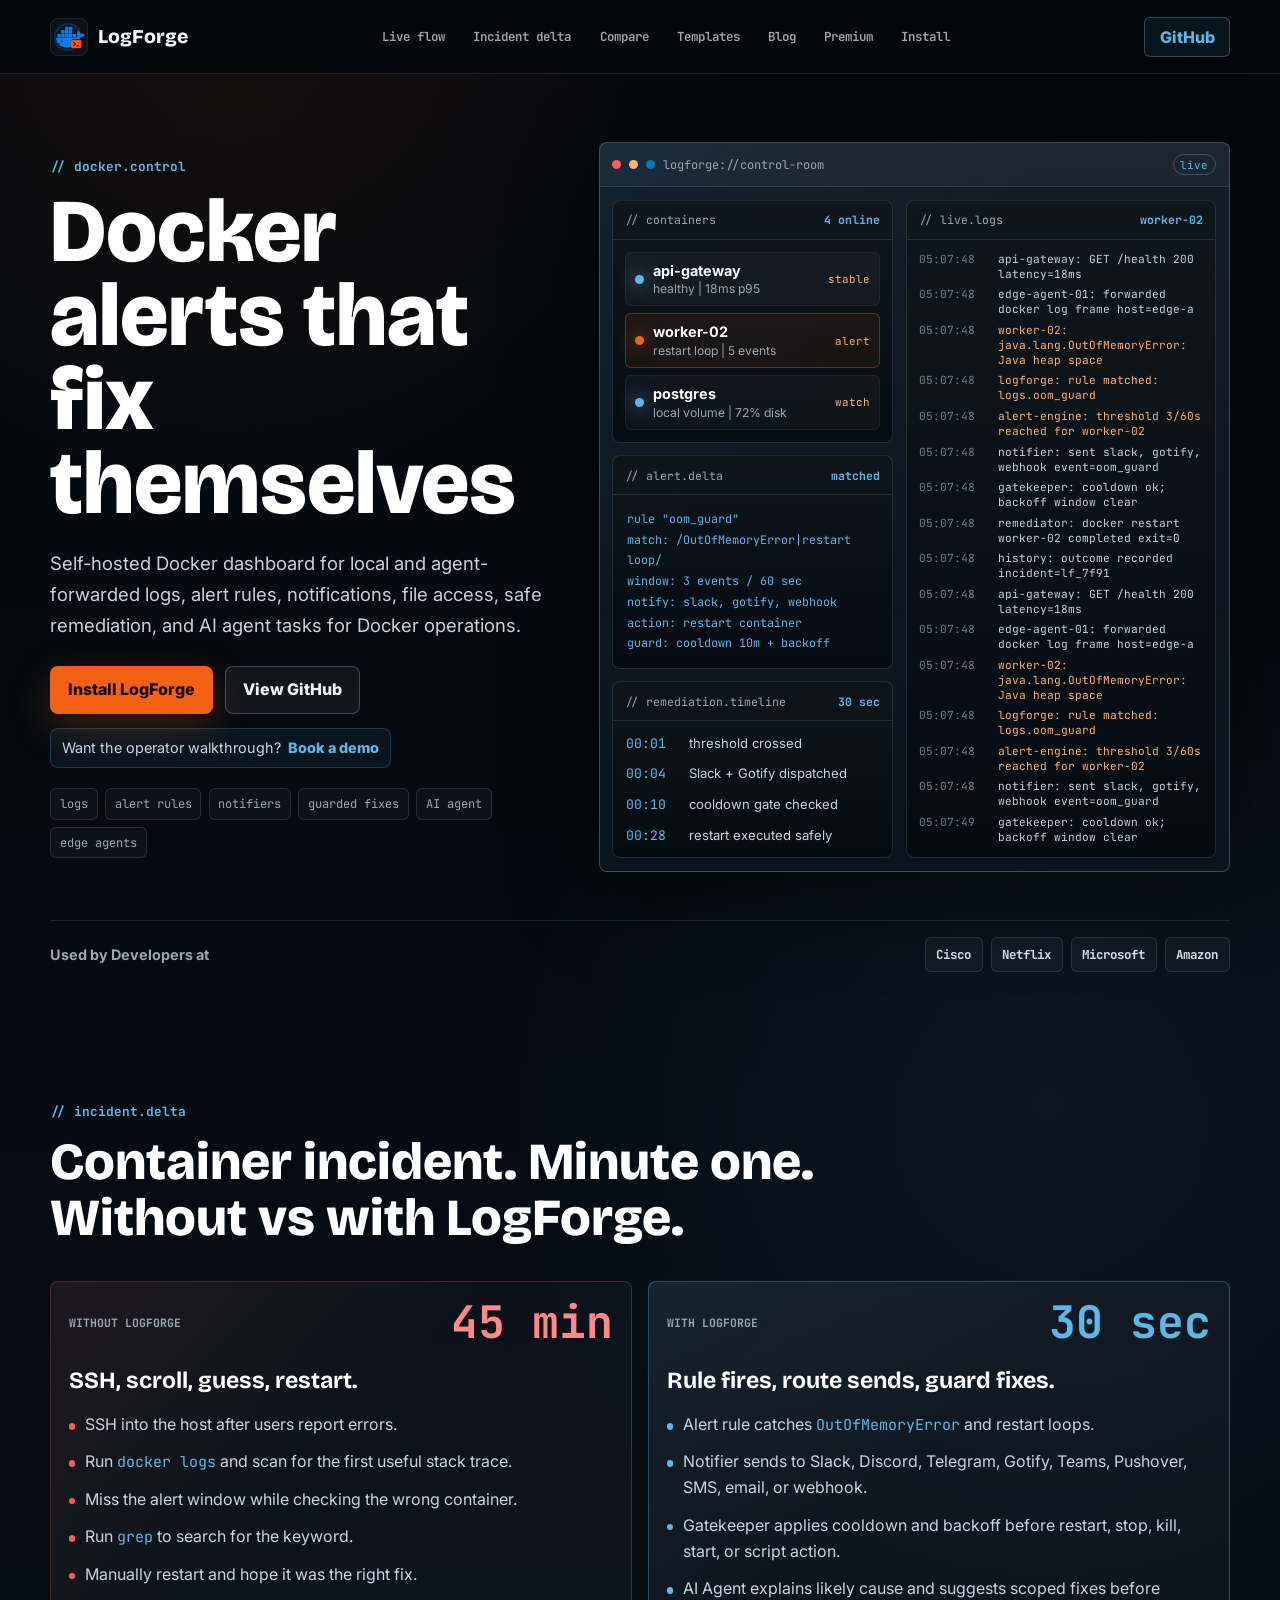
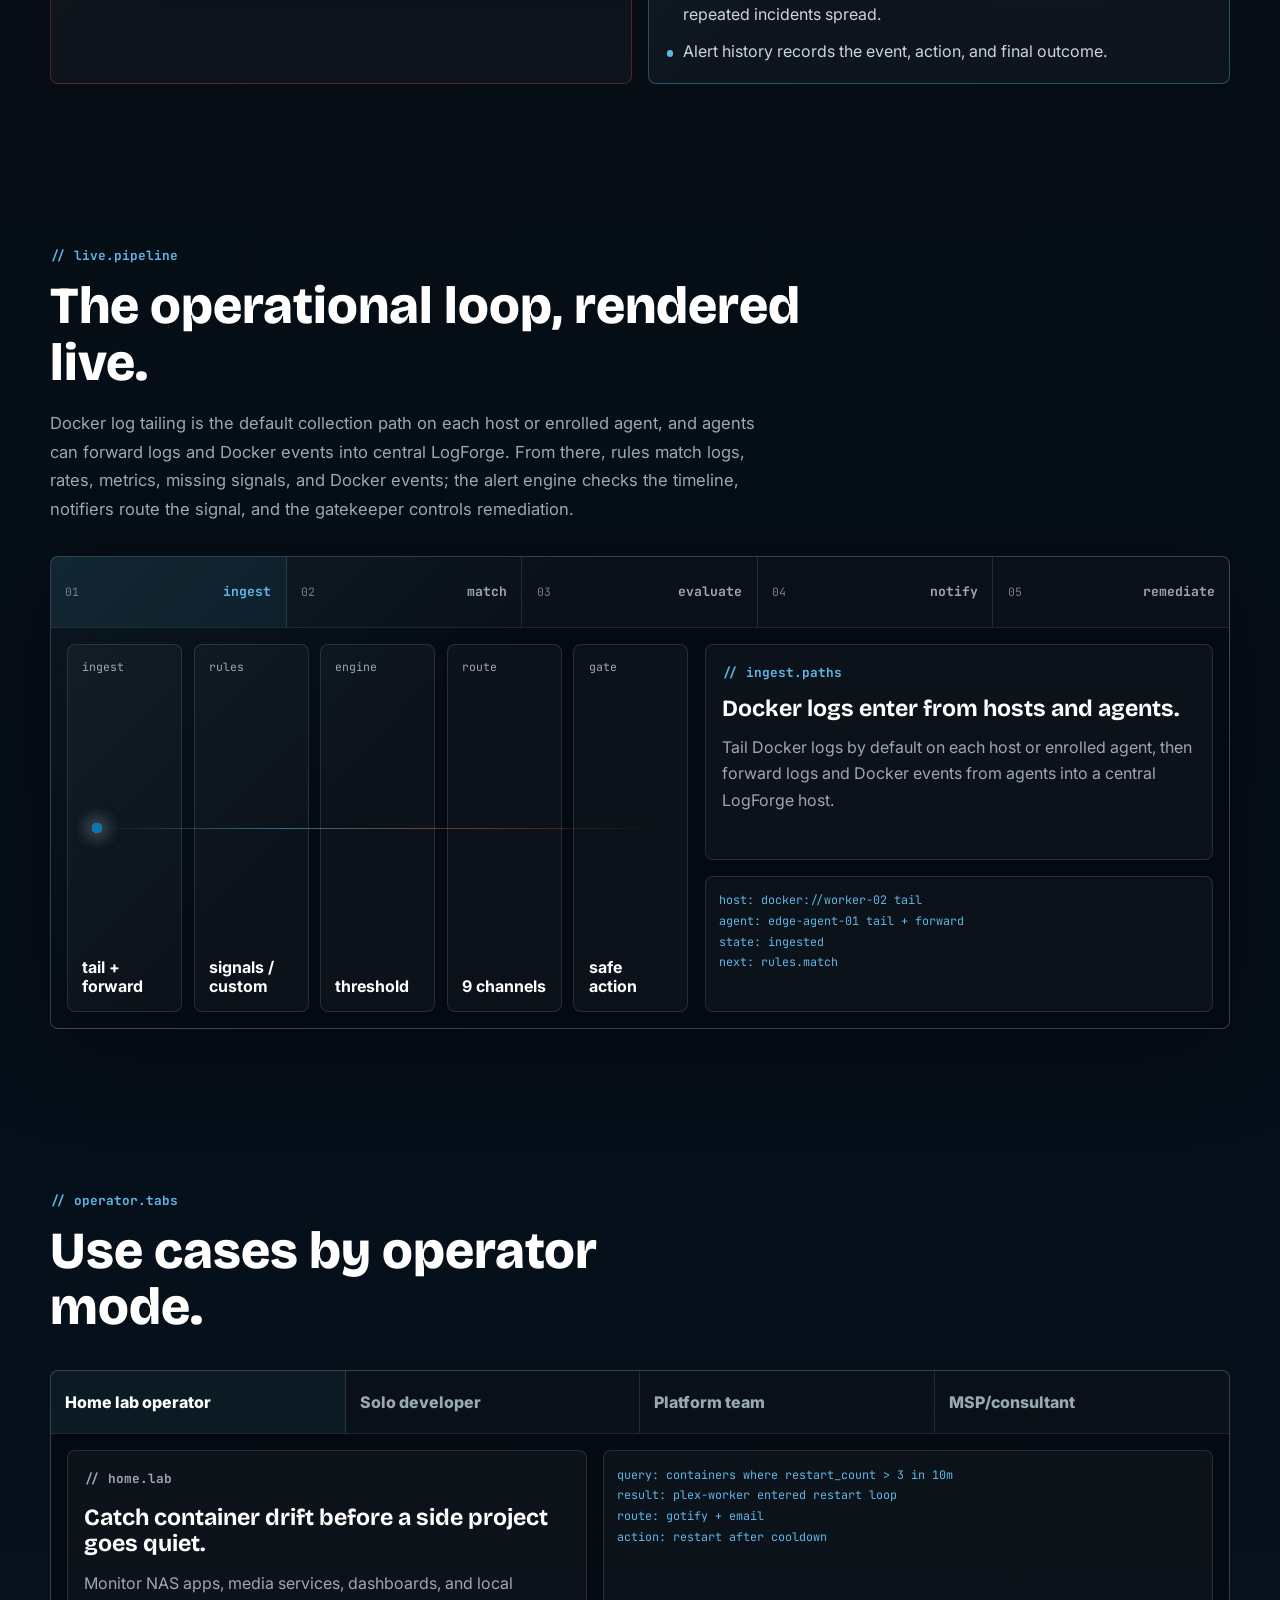
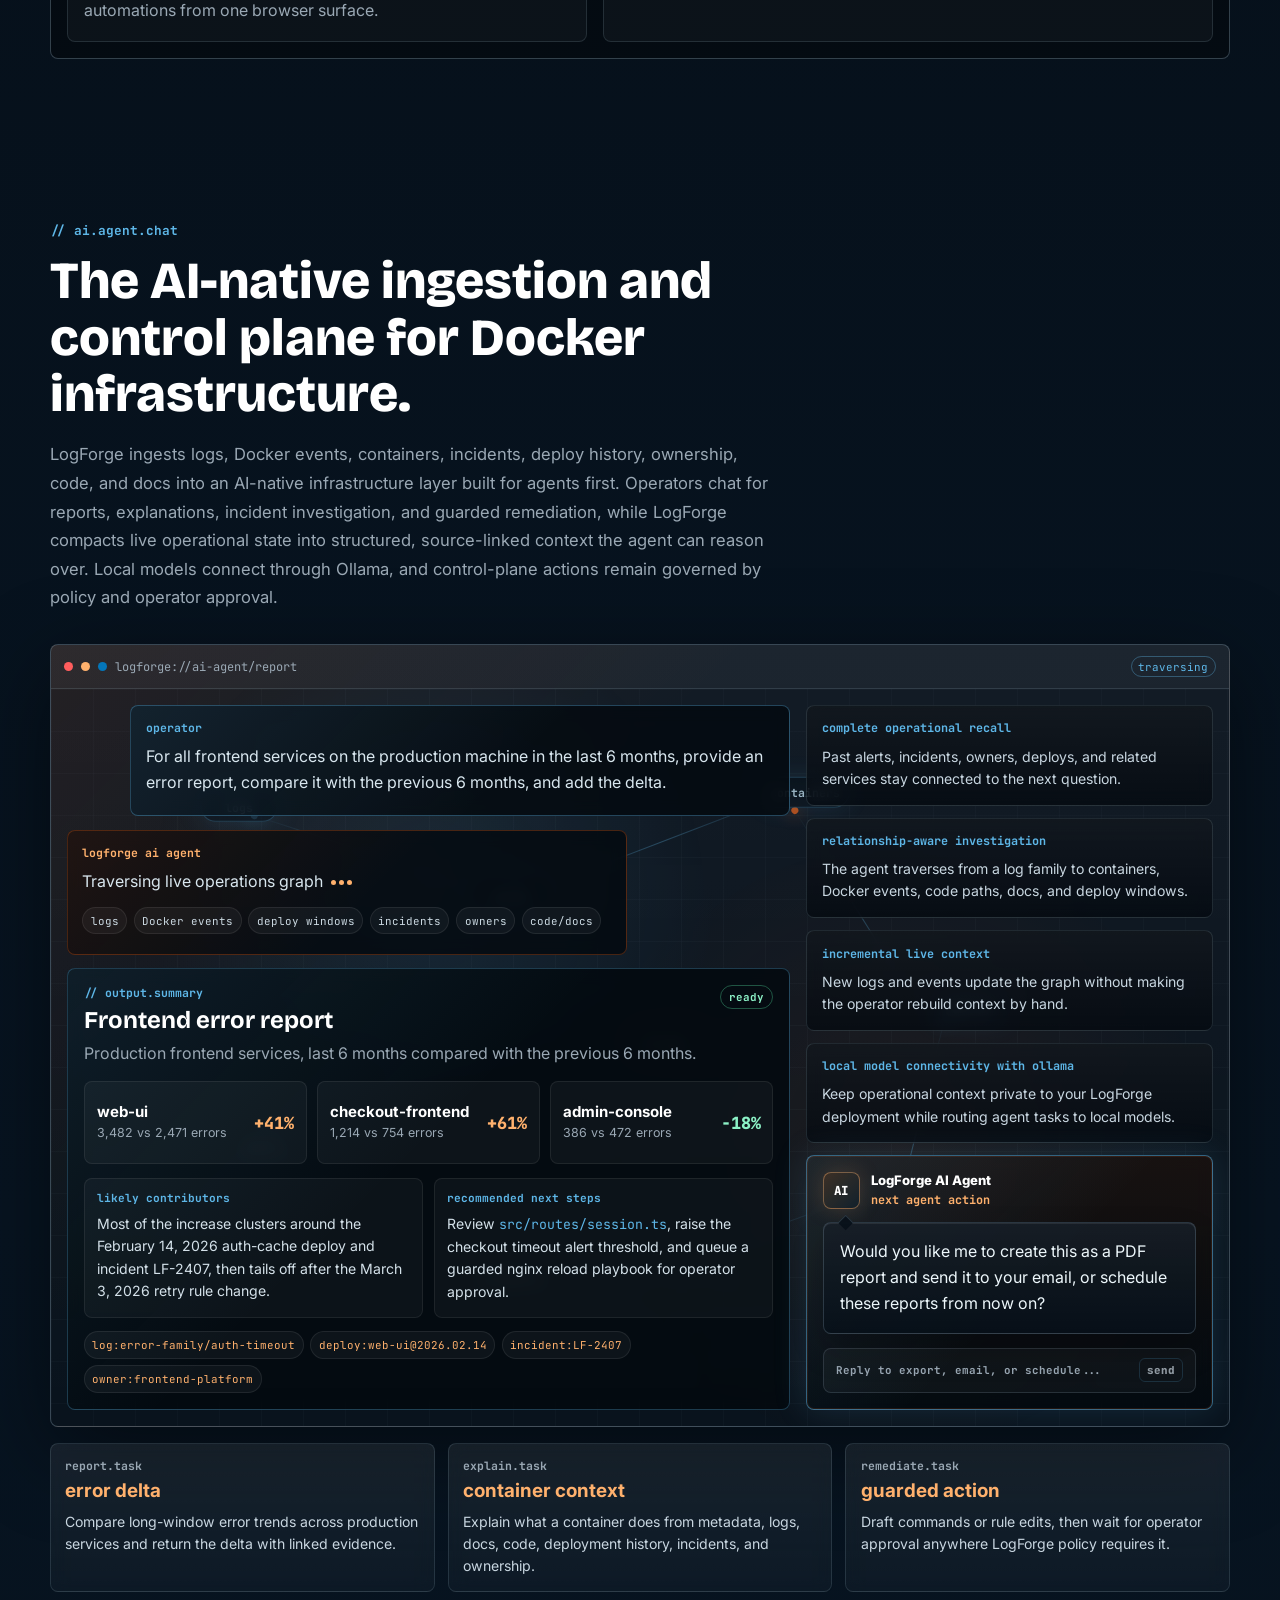
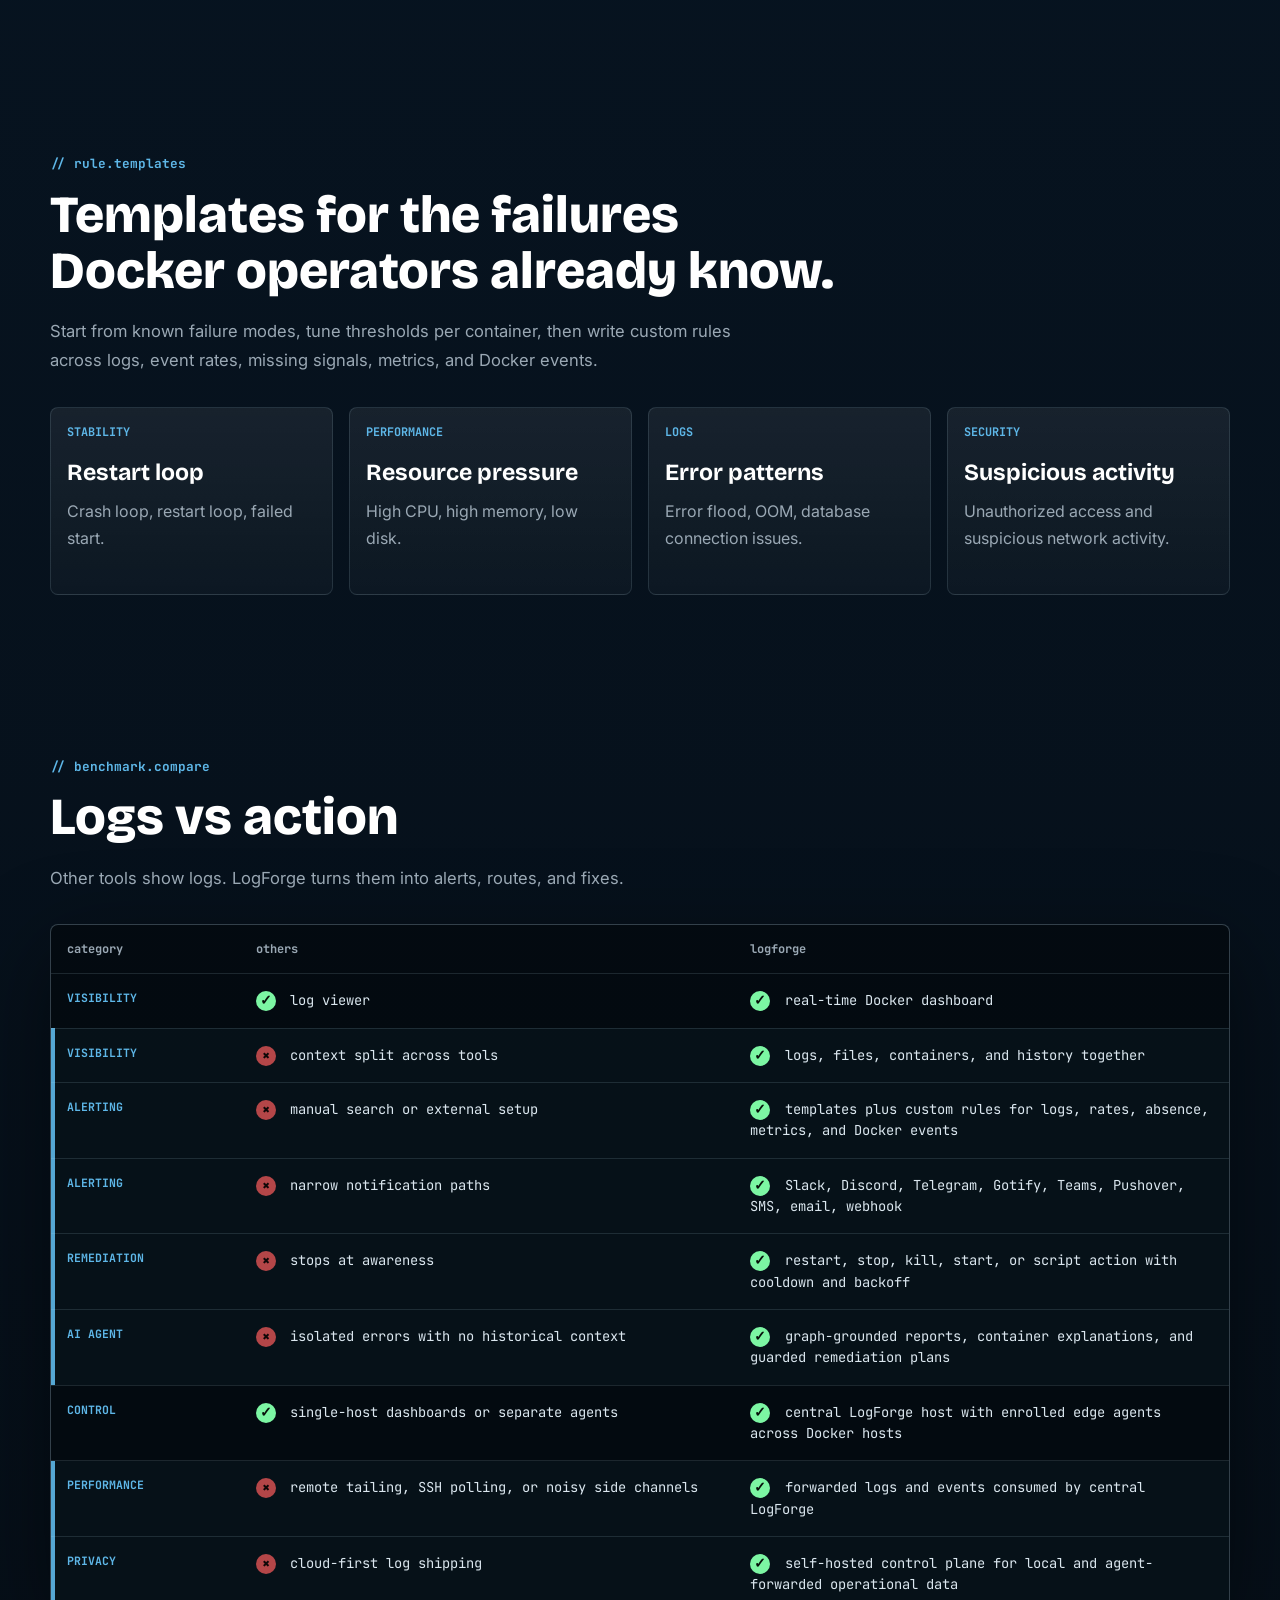
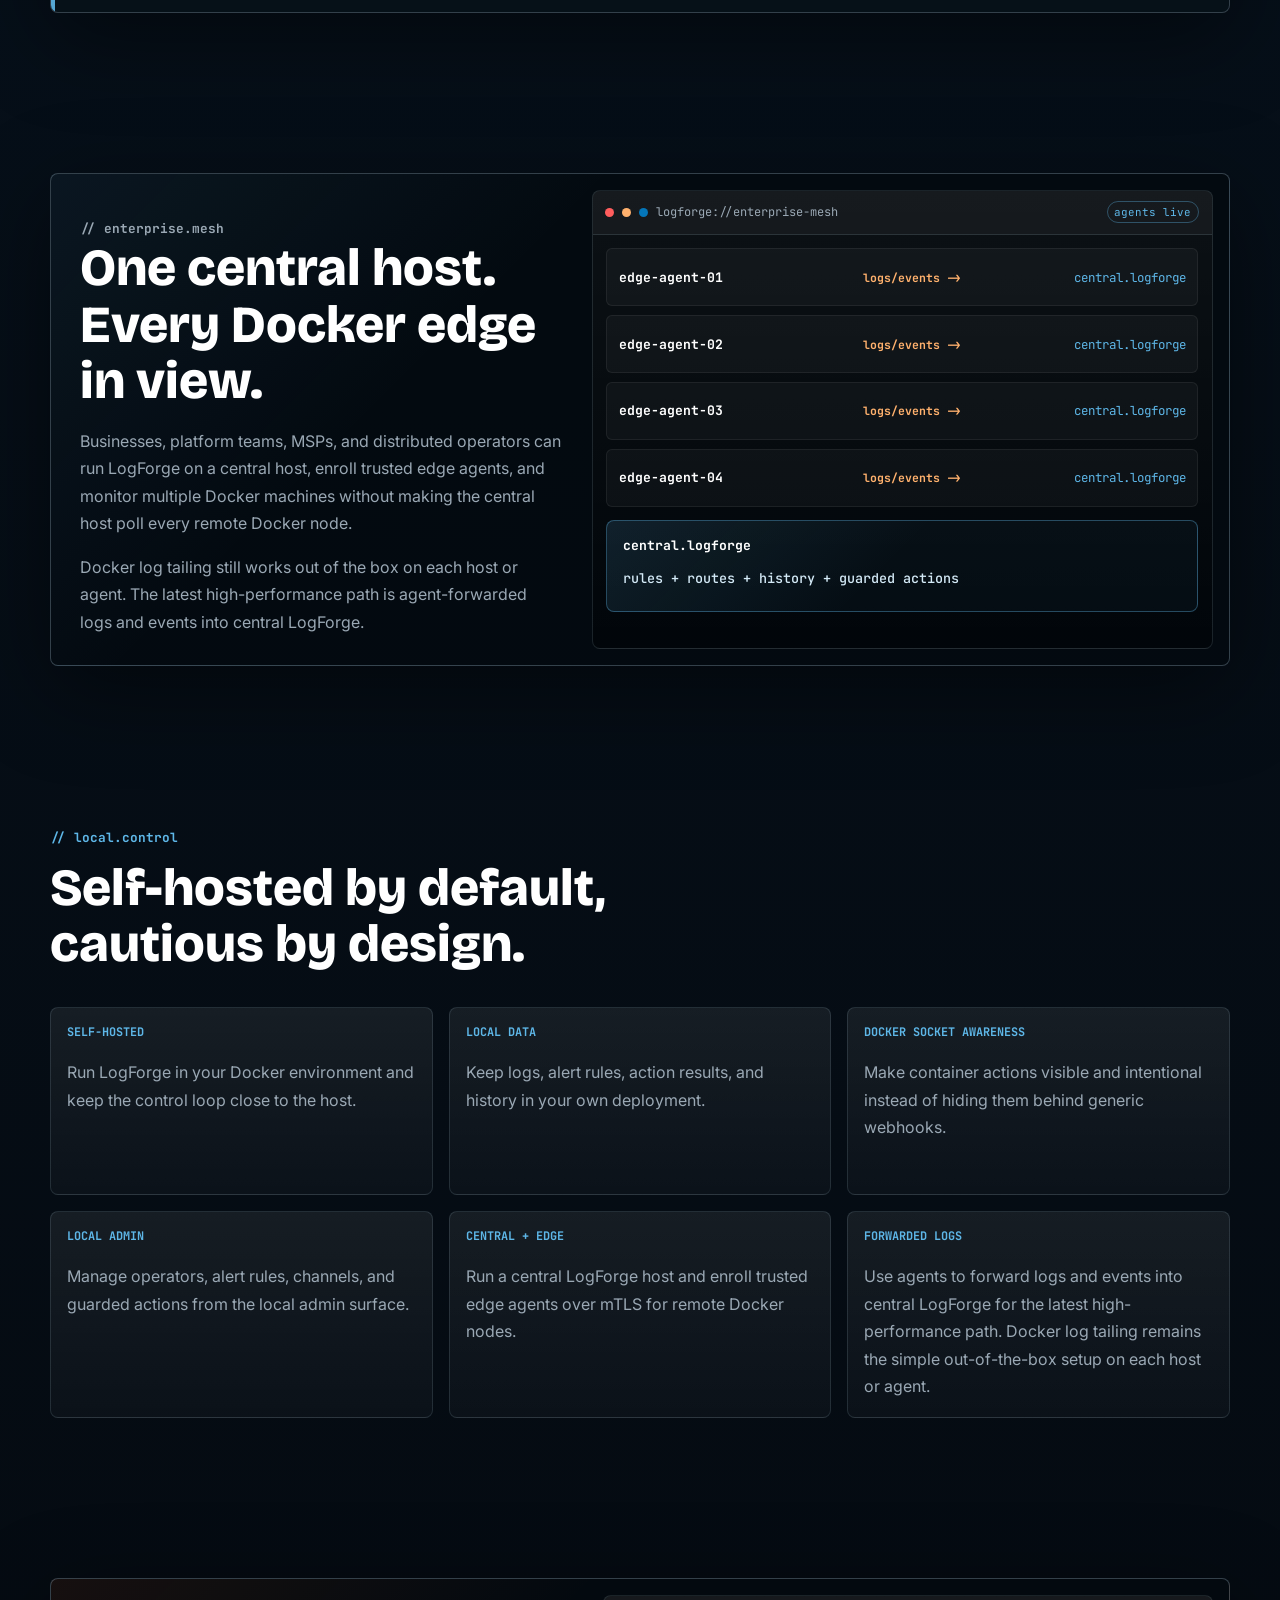
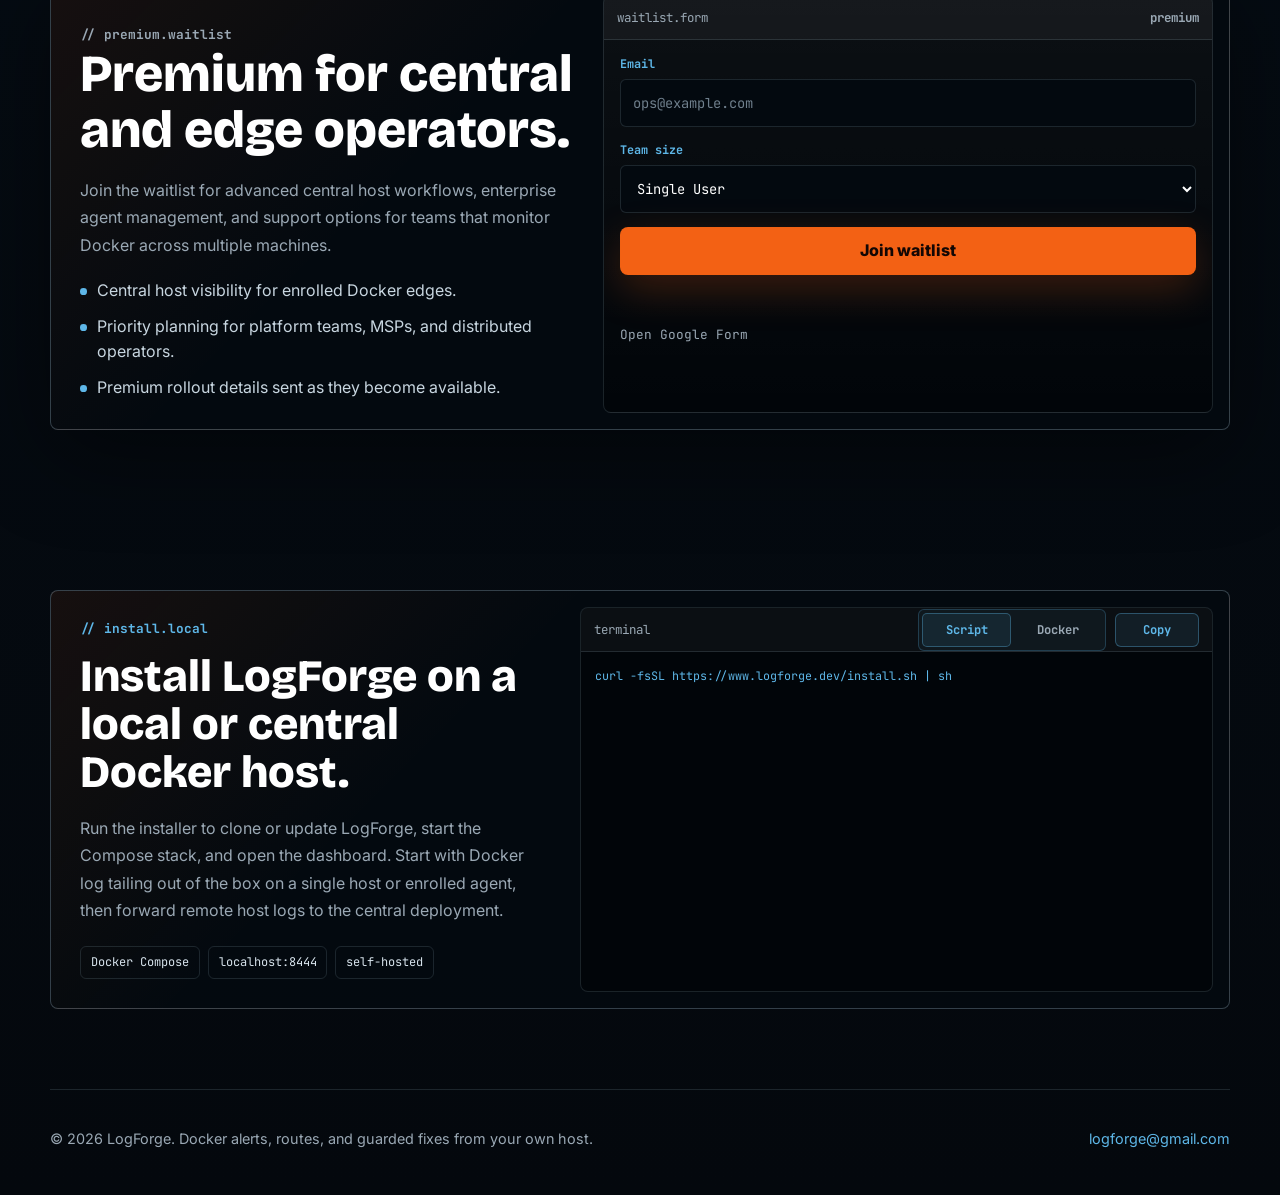
==== commit 237a6313: "vps and site indexing" ====
--- a/index.html
+++ b/index.html
@@ -7,6 +7,7 @@
     <meta name="viewport" content="width=device-width, initial-scale=1.0" />
     <meta name="description" content="LogForge is a self-hosted Docker dashboard for real-time logs, alert rules, notifications, file access, safe remediation, and an AI agent for Docker operations tasks." />
     <title>LogForge - Docker Alerts That Fix Themselves</title>
+    <link rel="canonical" href="https://www.logforge.dev/" />
     <link rel="preconnect" href="https://fonts.googleapis.com" />
     <link rel="preconnect" href="https://fonts.gstatic.com" crossorigin />
     <link href="https://fonts.googleapis.com/css2?family=Bricolage+Grotesque:wght@600;700;800&family=Inter:wght@400;500;600;700;800&family=JetBrains+Mono:wght@400;500;600;700&display=swap" rel="stylesheet" />
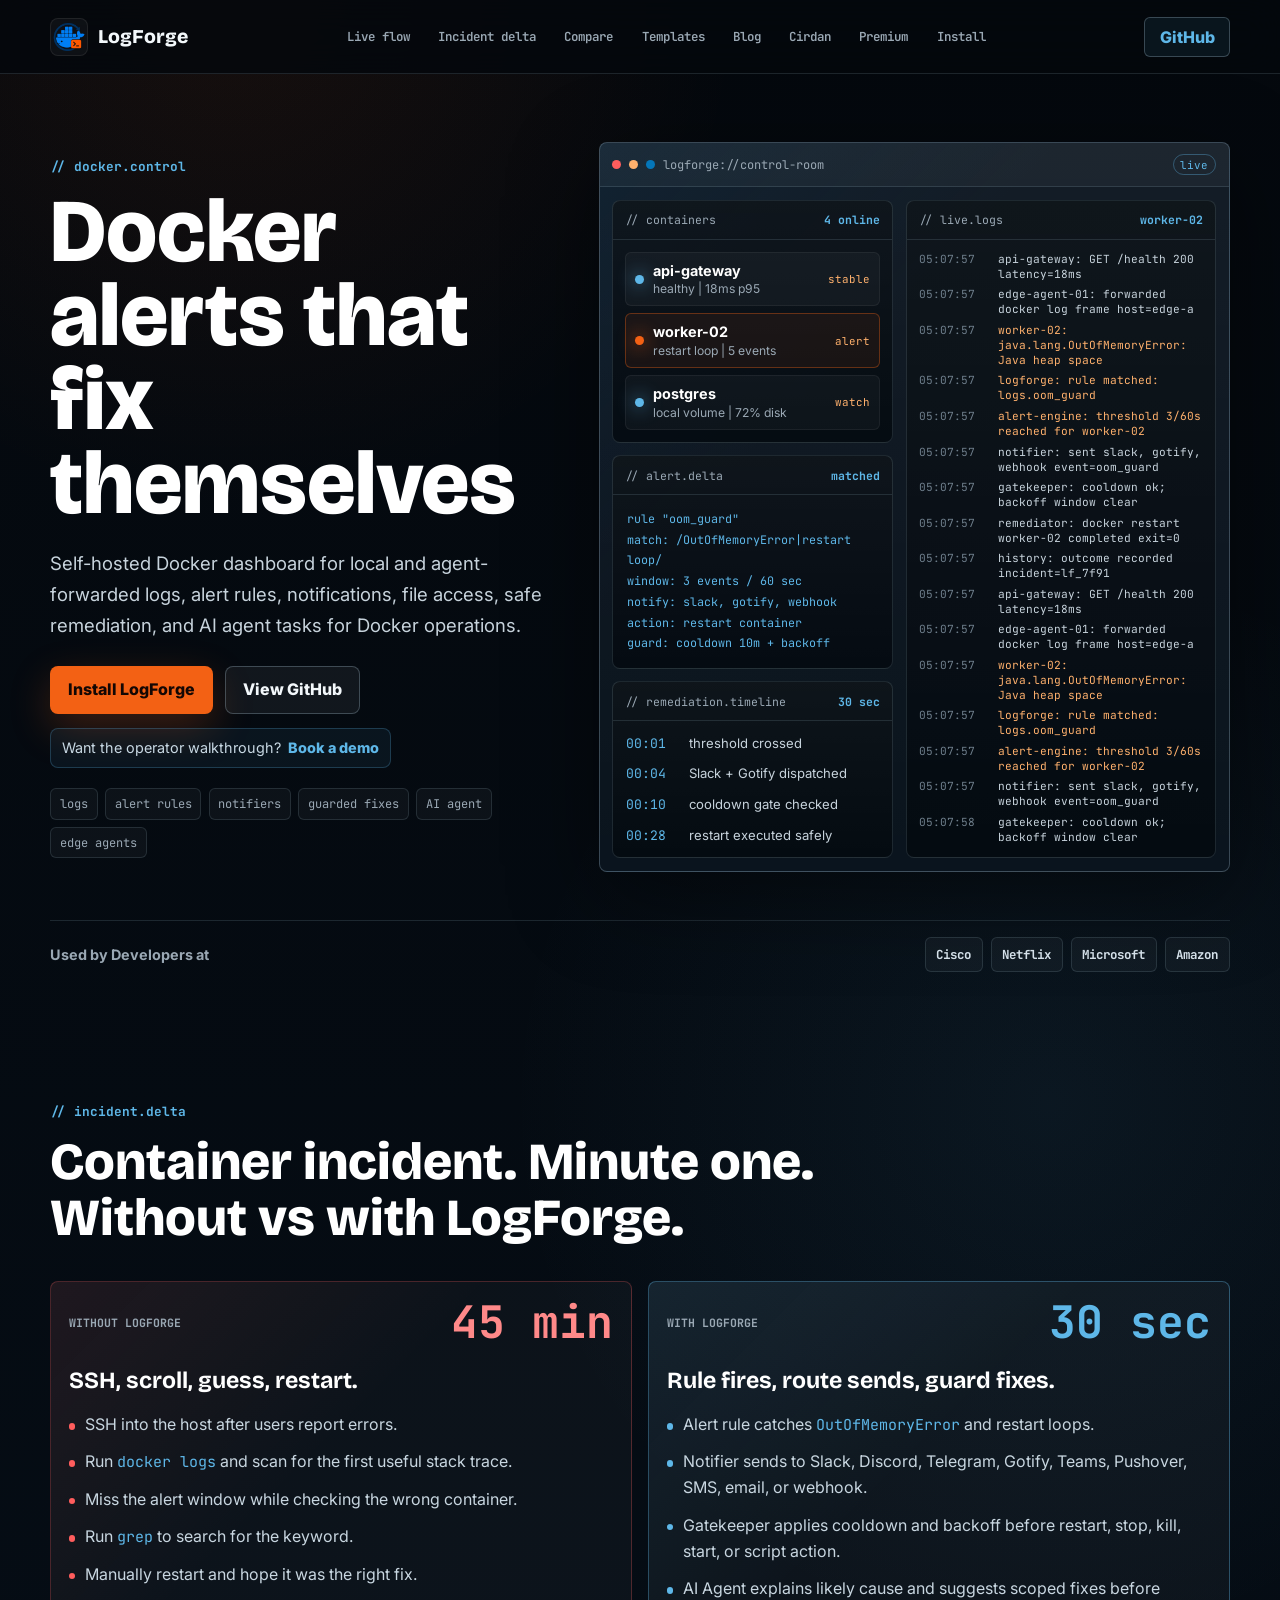
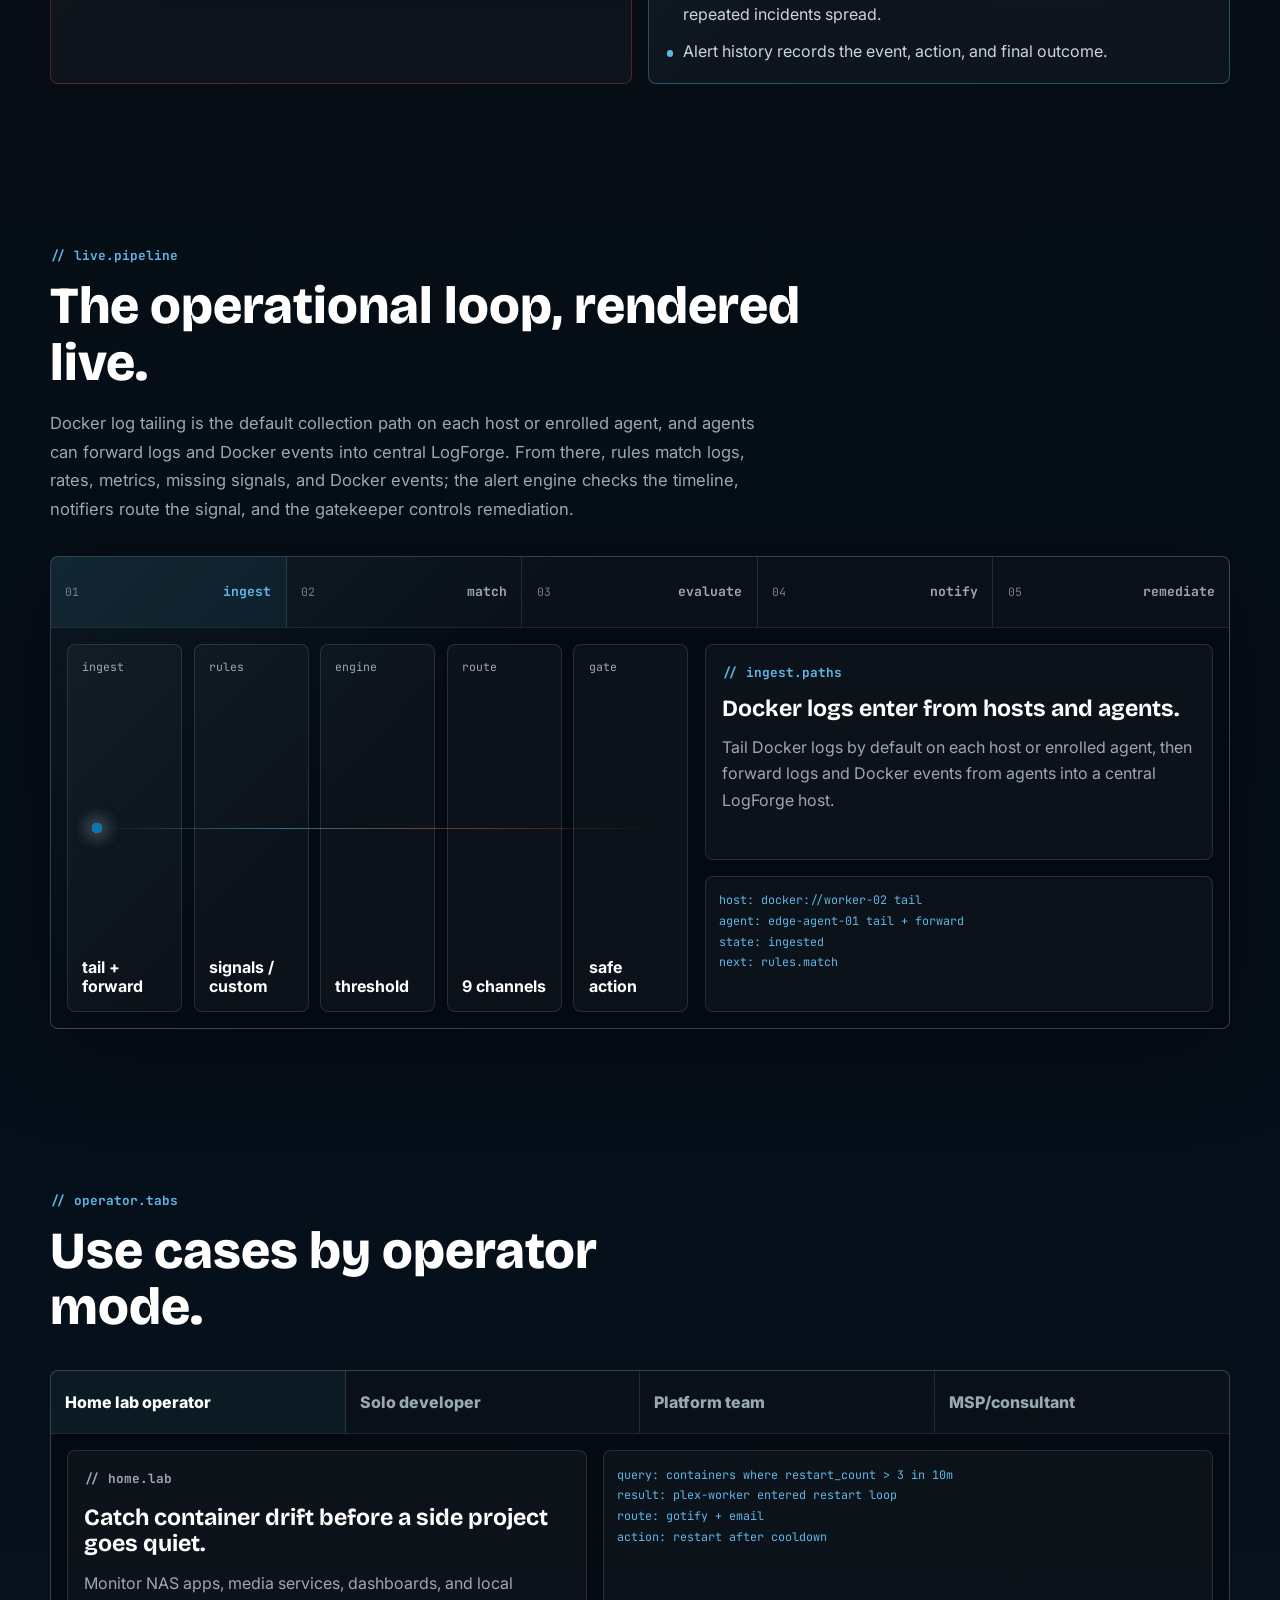
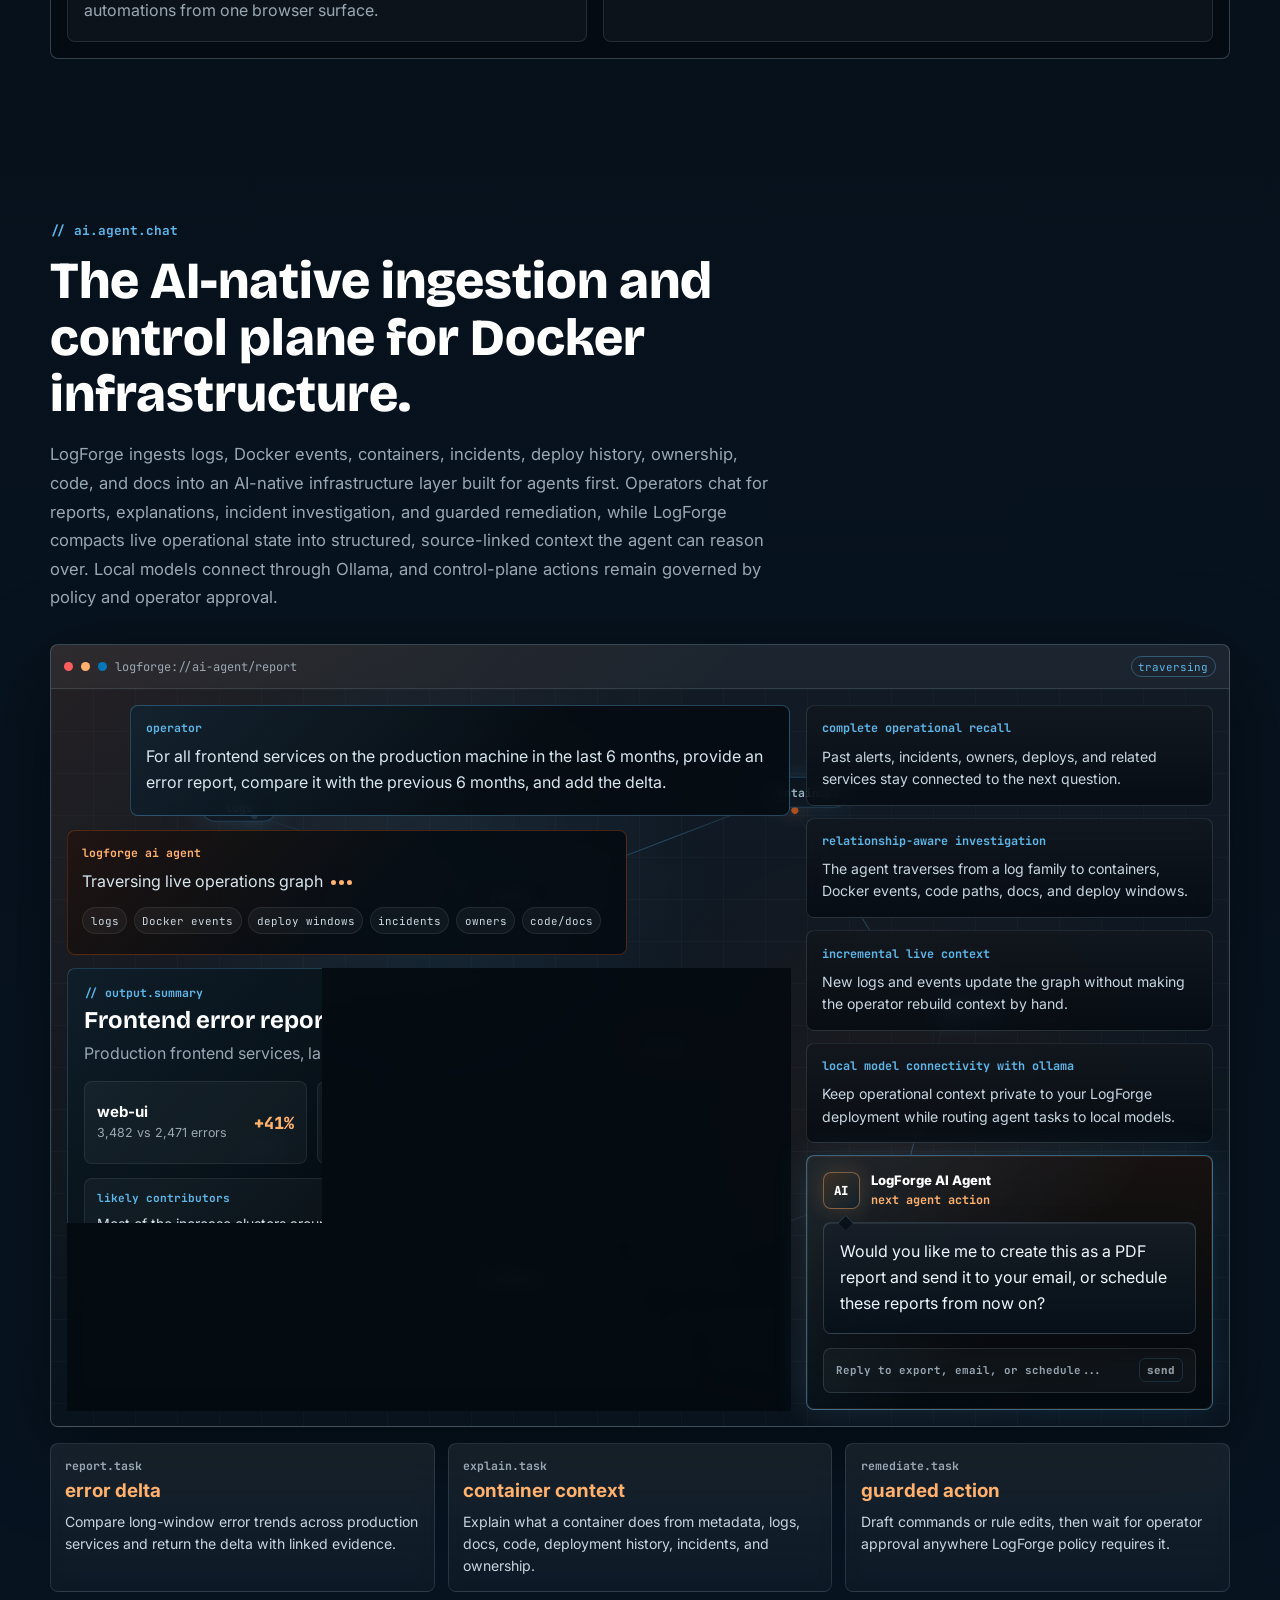
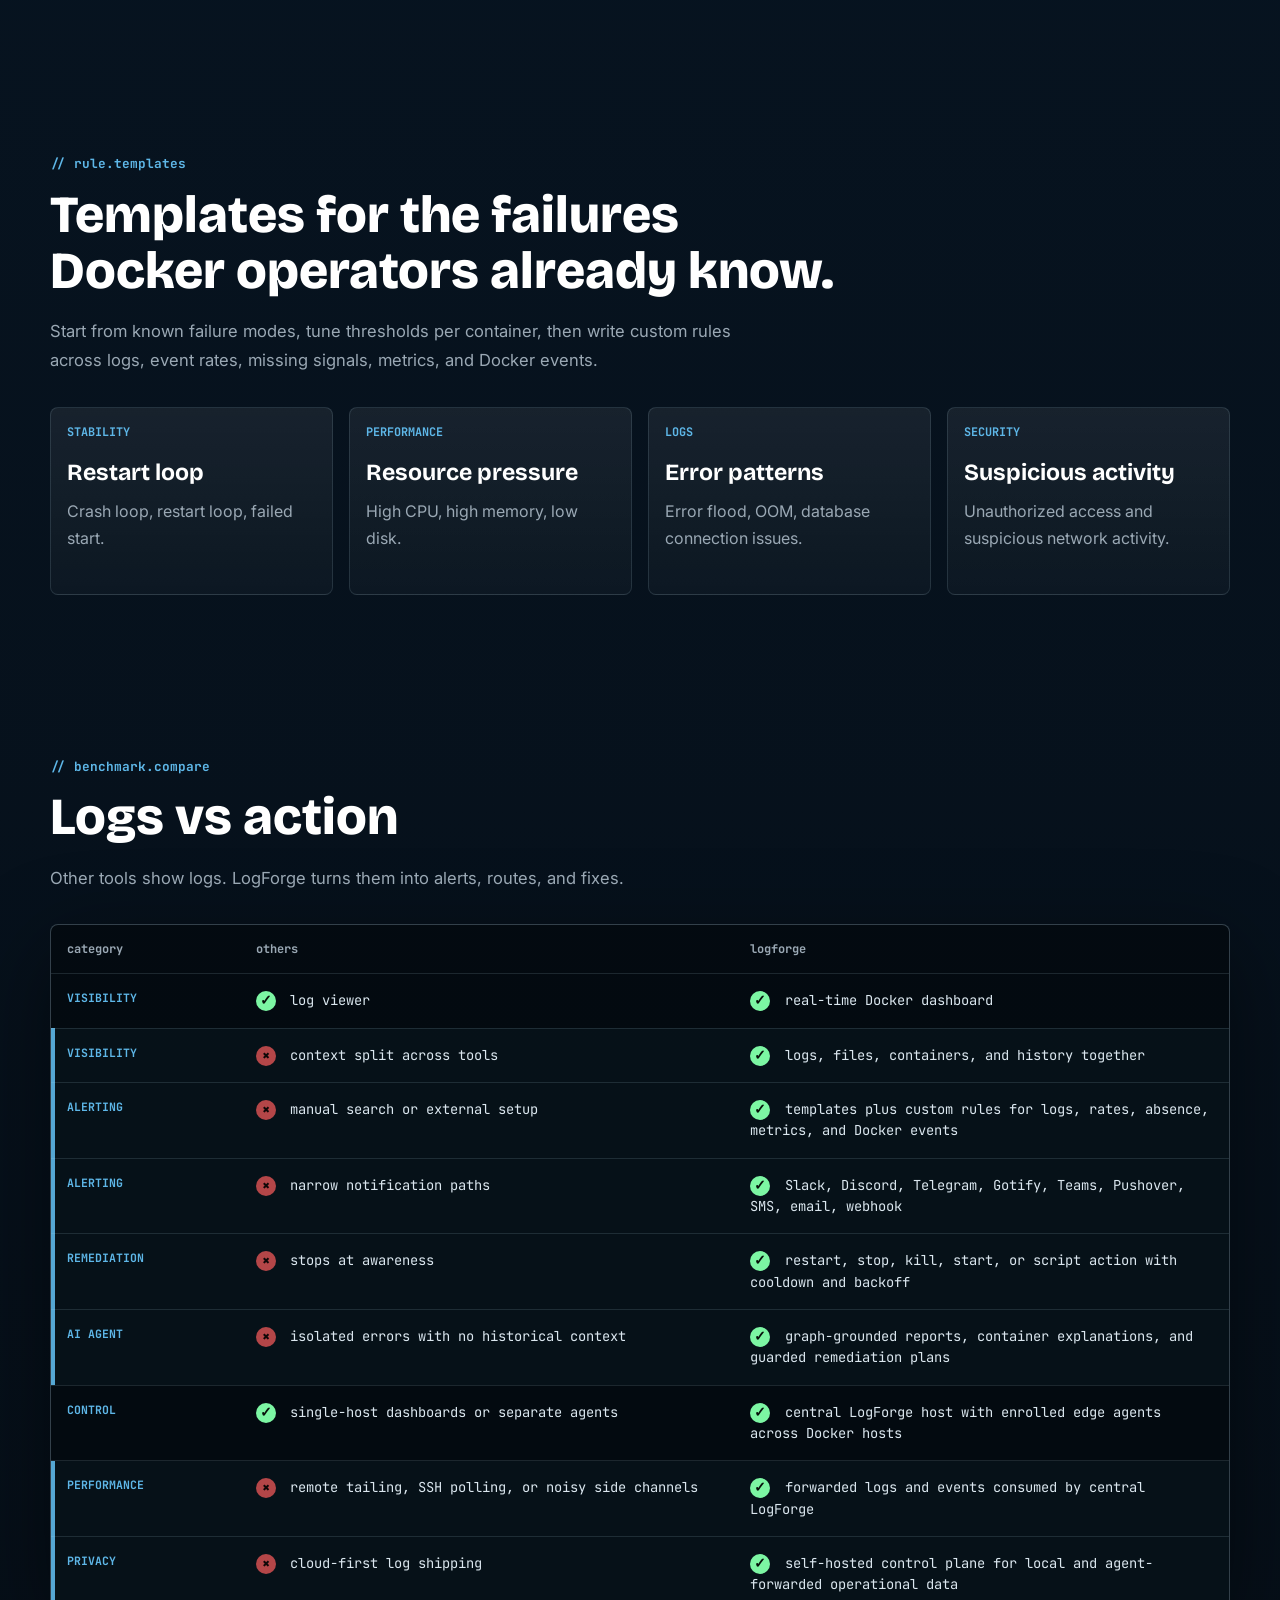
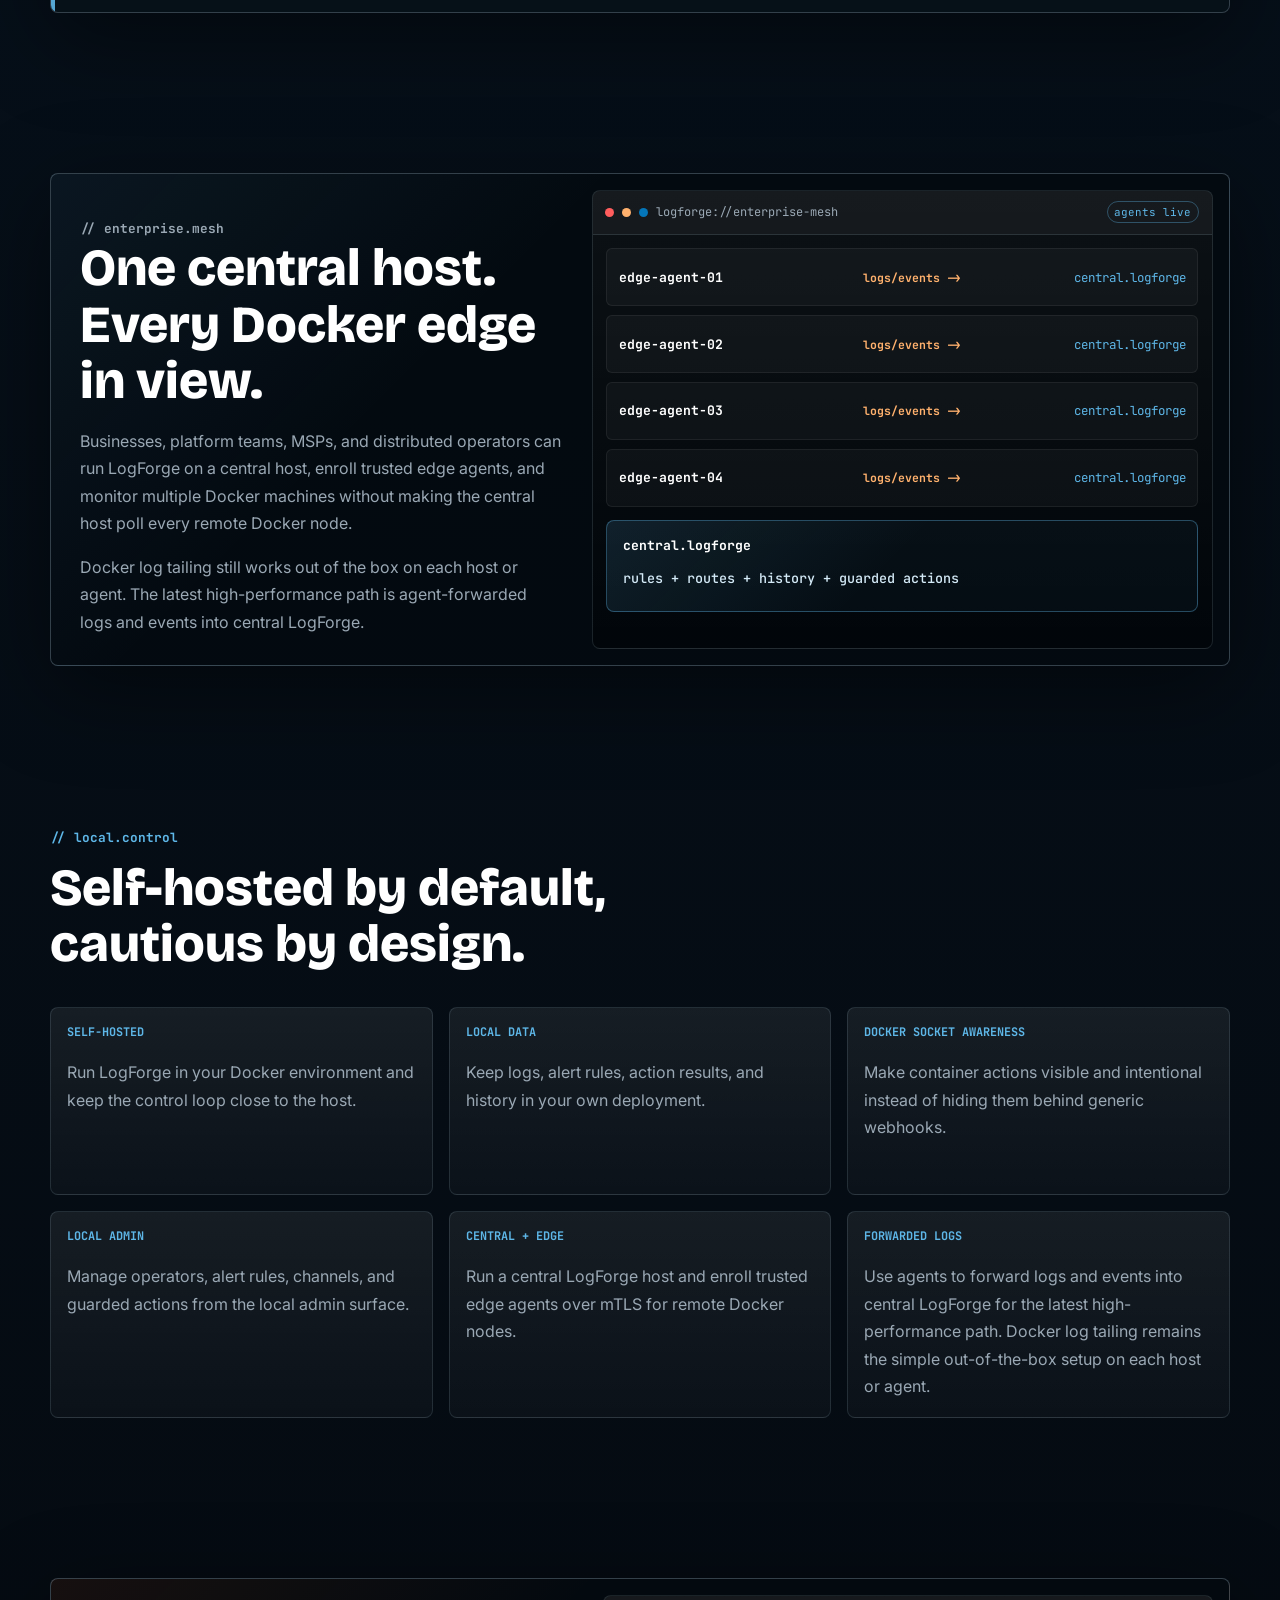
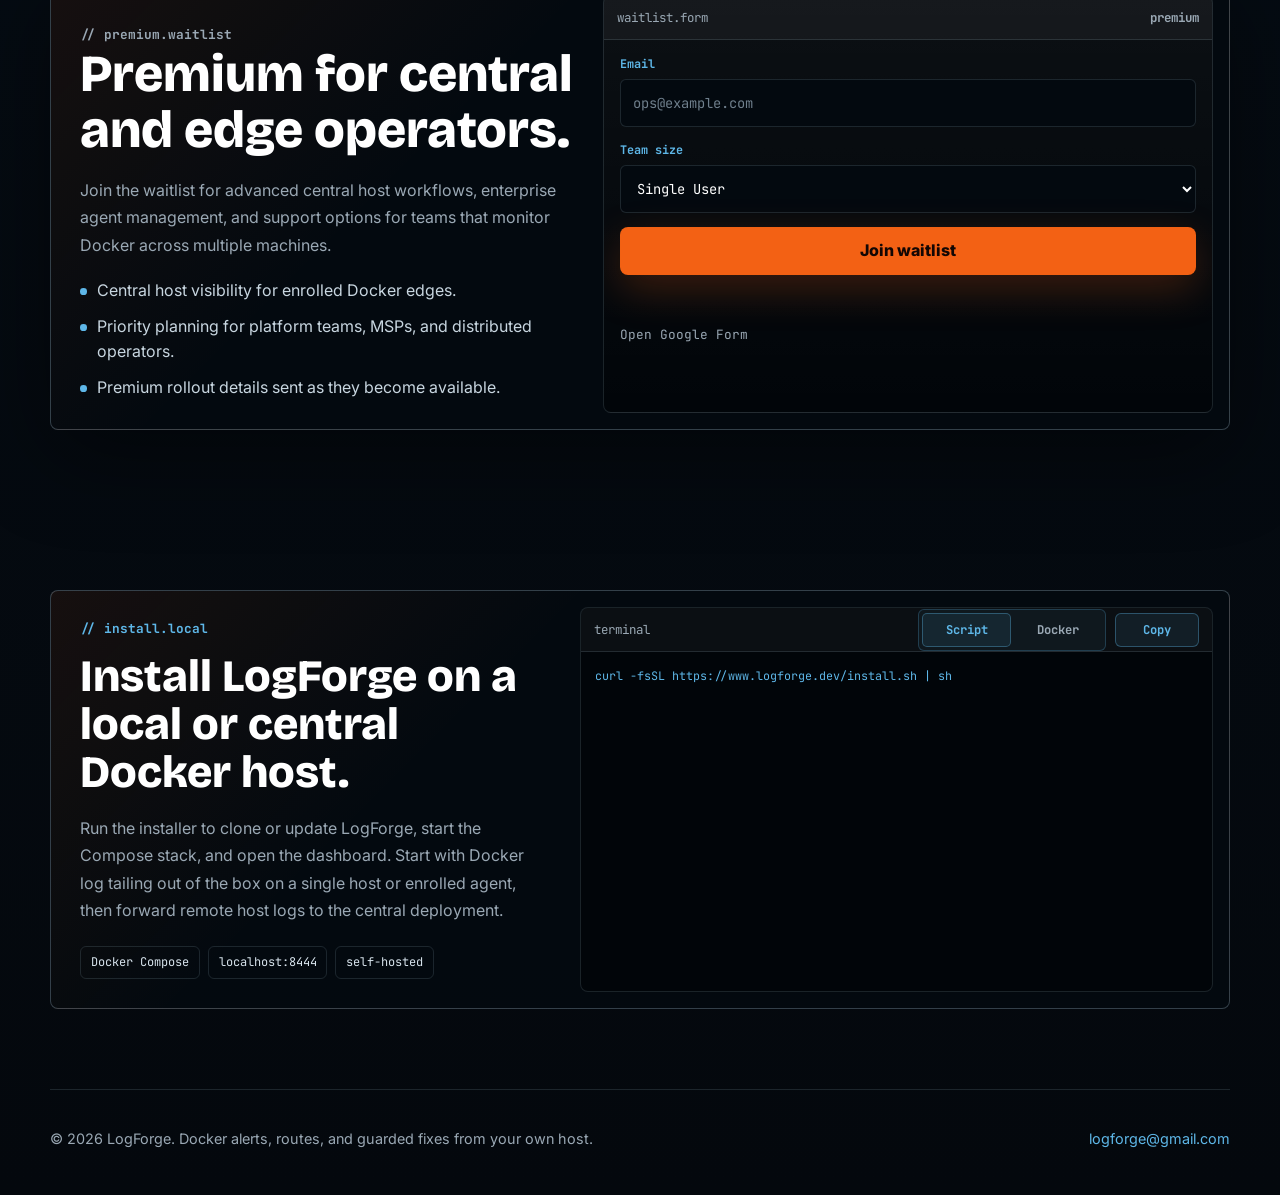
==== commit f5e45b06: "Cirdan" ====
--- a/index.html
+++ b/index.html
@@ -30,6 +30,7 @@
             <a href="#compare">Compare</a>
             <a href="#templates">Templates</a>
             <a href="blog/">Blog</a>
+            <a href="cirdan.html">Cirdan</a>
             <a href="#premium">Premium</a>
             <a href="#install">Install</a>
         </nav>
--- a/styles.css
+++ b/styles.css
@@ -145,7 +145,13 @@
 .article-side-card,
 .article-toc,
 .article-prose table,
-.article-prose pre {
+.article-prose pre,
+.cirdan-graph-node,
+.cirdan-console-readout,
+.cirdan-capability-card span,
+.cirdan-source-pills,
+.cirdan-mode-tag,
+.cirdan-layer-label {
     font-family: "JetBrains Mono", ui-monospace, SFMono-Regular, Menlo, Monaco, Consolas, monospace;
     letter-spacing: 0;
 }
@@ -2242,7 +2248,7 @@
     opacity: 0.9;
 }
 
-.blog-page .site-nav a[aria-current="page"] {
+.site-nav a[aria-current="page"] {
     border-color: rgba(94, 183, 232, 0.35);
     background: rgba(94, 183, 232, 0.09);
     color: var(--brand-blue);
@@ -2621,6 +2627,464 @@
     margin-bottom: 0;
 }
 
+.cirdan-main {
+    width: min(var(--max-width), calc(100% - 2rem));
+    margin: 0 auto;
+}
+
+.cirdan-hero {
+    display: grid;
+    grid-template-columns: minmax(0, 0.9fr) minmax(520px, 1.1fr);
+    gap: 2rem;
+    align-items: center;
+    min-height: 640px;
+    padding: 4.4rem 0 3rem;
+}
+
+.cirdan-hero-copy {
+    min-width: 0;
+}
+
+.cirdan-hero h1 {
+    max-width: 860px;
+    margin: 0;
+    color: #ffffff;
+    font-size: 4.8rem;
+    line-height: 0.98;
+    font-weight: 800;
+    overflow-wrap: normal;
+    word-break: normal;
+}
+
+.cirdan-dek {
+    max-width: 720px;
+    margin: 1.15rem 0 0;
+    color: #c7d3dc;
+    font-size: 1.1rem;
+    line-height: 1.7;
+}
+
+.cirdan-graph-console {
+    min-width: 0;
+    overflow: hidden;
+    border: 1px solid var(--line-strong);
+    border-radius: 8px;
+    background:
+        linear-gradient(135deg, rgba(94, 183, 232, 0.11), transparent 38%),
+        linear-gradient(180deg, rgba(255, 255, 255, 0.052), rgba(255, 255, 255, 0.012)),
+        #06101a;
+    box-shadow: var(--shadow);
+}
+
+.cirdan-graph-stage {
+    display: grid;
+    gap: 0.85rem;
+    padding: 0.85rem;
+}
+
+.cirdan-orbit {
+    position: relative;
+    min-height: 420px;
+    overflow: hidden;
+    border: 1px solid var(--line);
+    border-radius: 8px;
+    background:
+        linear-gradient(rgba(194, 226, 246, 0.035) 1px, transparent 1px),
+        linear-gradient(90deg, rgba(194, 226, 246, 0.035) 1px, transparent 1px),
+        radial-gradient(circle at 50% 48%, rgba(94, 183, 232, 0.16), transparent 18rem),
+        radial-gradient(circle at 74% 28%, rgba(243, 97, 20, 0.12), transparent 16rem),
+        rgba(4, 10, 16, 0.78);
+    background-size: 42px 42px, 42px 42px, auto, auto, auto;
+}
+
+.cirdan-graph-node {
+    position: absolute;
+    z-index: 2;
+    transform: translate(-50%, -50%);
+    min-width: 5.2rem;
+    padding: 0.48rem 0.64rem;
+    border: 1px solid rgba(94, 183, 232, 0.34);
+    border-radius: 999px;
+    background:
+        linear-gradient(180deg, rgba(8, 17, 26, 0.94), rgba(8, 17, 26, 0.76)),
+        rgba(94, 183, 232, 0.12);
+    color: #d5f0ff;
+    font-size: 0.72rem;
+    font-weight: 700;
+    text-align: center;
+    text-transform: lowercase;
+    box-shadow: 0 0 26px rgba(94, 183, 232, 0.18);
+    animation: graph-node-glow 4.8s ease-in-out infinite;
+}
+
+.cirdan-node-center {
+    top: 50%;
+    left: 50%;
+    min-width: 9.8rem;
+    border-color: rgba(243, 97, 20, 0.44);
+    color: #ffe1c8;
+    box-shadow: 0 0 30px rgba(243, 97, 20, 0.2);
+}
+
+.cirdan-node-logs {
+    top: 18%;
+    left: 22%;
+}
+
+.cirdan-node-metrics {
+    top: 18%;
+    left: 75%;
+    animation-delay: 260ms;
+}
+
+.cirdan-node-traces {
+    top: 48%;
+    left: 14%;
+    animation-delay: 520ms;
+}
+
+.cirdan-node-alerts {
+    top: 50%;
+    left: 86%;
+    animation-delay: 780ms;
+}
+
+.cirdan-node-configs {
+    top: 82%;
+    left: 28%;
+    animation-delay: 1040ms;
+}
+
+.cirdan-node-state {
+    top: 80%;
+    left: 72%;
+    animation-delay: 1300ms;
+}
+
+.cirdan-graph-line {
+    position: absolute;
+    z-index: 1;
+    left: var(--x);
+    top: var(--y);
+    width: var(--w);
+    height: 1px;
+    transform: rotate(var(--r));
+    transform-origin: left center;
+    background: linear-gradient(90deg, transparent, rgba(94, 183, 232, 0.48), transparent);
+}
+
+.cirdan-graph-line::after {
+    content: "";
+    position: absolute;
+    top: -3px;
+    left: 0;
+    width: 7px;
+    height: 7px;
+    border-radius: 50%;
+    background: var(--brand-blue);
+    box-shadow: 0 0 18px var(--brand-blue);
+    animation: graph-pulse 3.8s linear infinite;
+}
+
+.cirdan-line-one {
+    --x: 25%;
+    --y: 20%;
+    --w: 28%;
+    --r: 36deg;
+}
+
+.cirdan-line-two {
+    --x: 73%;
+    --y: 20%;
+    --w: 27%;
+    --r: 142deg;
+}
+
+.cirdan-line-three {
+    --x: 17%;
+    --y: 48%;
+    --w: 34%;
+    --r: 4deg;
+}
+
+.cirdan-line-four {
+    --x: 50%;
+    --y: 50%;
+    --w: 35%;
+    --r: -1deg;
+}
+
+.cirdan-line-five {
+    --x: 30%;
+    --y: 80%;
+    --w: 28%;
+    --r: -42deg;
+}
+
+.cirdan-line-six {
+    --x: 50%;
+    --y: 51%;
+    --w: 30%;
+    --r: 48deg;
+}
+
+.cirdan-line-two::after,
+.cirdan-line-four::after {
+    animation-delay: 560ms;
+    background: var(--brand-orange);
+    box-shadow: 0 0 18px var(--brand-orange);
+}
+
+.cirdan-line-three::after,
+.cirdan-line-six::after {
+    animation-delay: 1120ms;
+}
+
+.cirdan-console-readout {
+    min-width: 0;
+    overflow: hidden;
+    border: 1px solid var(--line);
+    border-radius: 8px;
+    background: rgba(4, 10, 16, 0.82);
+}
+
+.cirdan-console-readout ol {
+    display: grid;
+    gap: 0.55rem;
+    margin: 0;
+    padding: 0.78rem;
+    list-style: none;
+}
+
+.cirdan-console-readout li {
+    display: grid;
+    grid-template-columns: 5.2rem minmax(0, 1fr);
+    gap: 0.65rem;
+    color: #c8d6e0;
+    font-size: 0.78rem;
+    line-height: 1.5;
+}
+
+.cirdan-console-readout li span {
+    color: var(--brand-blue);
+    font-weight: 700;
+}
+
+.cirdan-section {
+    width: 100%;
+}
+
+.cirdan-capability-grid,
+.cirdan-mode-grid {
+    display: grid;
+    grid-template-columns: repeat(3, minmax(0, 1fr));
+    gap: 1rem;
+}
+
+.cirdan-mode-grid {
+    grid-template-columns: repeat(2, minmax(0, 1fr));
+}
+
+.cirdan-capability-card,
+.cirdan-mode-grid article,
+.cirdan-compare-grid article,
+.cirdan-source-panel,
+.cirdan-stack-layer {
+    min-width: 0;
+    border: 1px solid var(--line);
+    border-radius: 8px;
+    background:
+        linear-gradient(180deg, rgba(255, 255, 255, 0.045), transparent),
+        rgba(255, 255, 255, 0.026);
+}
+
+.cirdan-capability-card,
+.cirdan-mode-grid article {
+    min-height: 238px;
+    padding: 1rem;
+}
+
+.cirdan-capability-card span,
+.cirdan-mode-tag,
+.cirdan-layer-label {
+    display: block;
+    color: var(--brand-blue);
+    font-size: 0.74rem;
+    font-weight: 700;
+    text-transform: lowercase;
+}
+
+.cirdan-capability-card h3,
+.cirdan-mode-grid h3 {
+    margin: 1.15rem 0 0;
+    color: #ffffff;
+    font-size: 1.45rem;
+    line-height: 1.14;
+}
+
+.cirdan-capability-card p,
+.cirdan-mode-grid p,
+.cirdan-unicron-copy p,
+.cirdan-stack-layer p {
+    margin: 0.82rem 0 0;
+    color: var(--muted);
+    line-height: 1.68;
+}
+
+.cirdan-compare-grid {
+    display: grid;
+    grid-template-columns: repeat(2, minmax(0, 1fr));
+    gap: 1rem;
+}
+
+.cirdan-compare-grid article {
+    padding: 1.1rem;
+}
+
+.cirdan-compare-grid article:first-child {
+    border-color: rgba(255, 93, 93, 0.25);
+    background:
+        linear-gradient(135deg, rgba(255, 93, 93, 0.07), transparent 45%),
+        rgba(255, 255, 255, 0.03);
+}
+
+.cirdan-compare-grid article:last-child {
+    border-color: rgba(94, 183, 232, 0.35);
+    background:
+        linear-gradient(135deg, rgba(94, 183, 232, 0.09), transparent 45%),
+        rgba(255, 255, 255, 0.035);
+}
+
+.cirdan-compare-grid .delta-head strong {
+    color: var(--brand-blue);
+    font-size: 2.35rem;
+}
+
+.cirdan-compare-grid article:first-child .delta-head strong {
+    color: #ff8989;
+}
+
+.cirdan-compare-grid ul {
+    display: grid;
+    gap: 0.72rem;
+    margin: 1.2rem 0 0;
+    padding: 0;
+    list-style: none;
+}
+
+.cirdan-compare-grid li {
+    position: relative;
+    padding-left: 1.05rem;
+    color: #c8d6e0;
+    line-height: 1.62;
+}
+
+.cirdan-compare-grid li::before {
+    content: "";
+    position: absolute;
+    top: 0.68rem;
+    left: 0;
+    width: 0.42rem;
+    height: 0.42rem;
+    border-radius: 50%;
+    background: var(--brand-blue);
+}
+
+.cirdan-compare-grid article:first-child li::before {
+    background: var(--red);
+}
+
+.cirdan-knowledge-layout {
+    display: grid;
+    grid-template-columns: repeat(2, minmax(0, 1fr));
+    gap: 1rem;
+}
+
+.cirdan-source-panel {
+    overflow: hidden;
+}
+
+.cirdan-source-pills {
+    display: flex;
+    flex-wrap: wrap;
+    gap: 0.52rem;
+    padding: 1rem;
+}
+
+.cirdan-source-pills span {
+    max-width: 100%;
+    padding: 0.44rem 0.58rem;
+    border: 1px solid rgba(94, 183, 232, 0.2);
+    border-radius: 999px;
+    background: rgba(94, 183, 232, 0.07);
+    color: #d8edf9;
+    font-size: 0.74rem;
+    font-weight: 700;
+    overflow-wrap: anywhere;
+}
+
+.cirdan-mode-grid article:first-child {
+    border-color: rgba(94, 183, 232, 0.32);
+}
+
+.cirdan-mode-grid article:last-child {
+    border-color: rgba(243, 97, 20, 0.3);
+    background:
+        linear-gradient(135deg, rgba(243, 97, 20, 0.08), transparent 48%),
+        rgba(255, 255, 255, 0.026);
+}
+
+.cirdan-unicron-layout {
+    display: grid;
+    grid-template-columns: minmax(0, 0.86fr) minmax(420px, 1.14fr);
+    gap: 1rem;
+    align-items: stretch;
+    padding: 1rem;
+    border: 1px solid var(--line-strong);
+    border-radius: 8px;
+    background:
+        linear-gradient(135deg, rgba(94, 183, 232, 0.08), transparent 34%),
+        rgba(4, 10, 16, 0.86);
+    box-shadow: var(--shadow);
+}
+
+.cirdan-unicron-copy {
+    display: flex;
+    flex-direction: column;
+    justify-content: center;
+    min-width: 0;
+    padding: 0.8rem;
+}
+
+.cirdan-unicron-copy h2 {
+    font-size: 2.9rem;
+}
+
+.cirdan-stack {
+    display: grid;
+    gap: 0.85rem;
+    min-width: 0;
+}
+
+.cirdan-stack-layer {
+    padding: 1rem;
+}
+
+.cirdan-layer-cirdan {
+    border-color: rgba(243, 97, 20, 0.34);
+    background:
+        linear-gradient(135deg, rgba(243, 97, 20, 0.1), transparent 48%),
+        rgba(255, 255, 255, 0.03);
+}
+
+.cirdan-stack-layer strong {
+    display: block;
+    margin-top: 0.7rem;
+    color: #ffffff;
+    font-size: 1.3rem;
+    line-height: 1.2;
+}
+
 .install-layout {
     display: grid;
     grid-template-columns: minmax(0, 0.88fr) minmax(420px, 1.12fr);
@@ -2824,11 +3288,17 @@
         max-width: 780px;
     }
 
+    .cirdan-graph-console {
+        max-width: 820px;
+    }
+
     .flow-stage,
     .tab-panel,
     .mesh-layout,
     .premium-layout,
     .install-layout,
+    .cirdan-hero,
+    .cirdan-unicron-layout,
     .blog-feature-card,
     .blog-hero-layout,
     .post-card,
@@ -2851,6 +3321,8 @@
 @media (max-width: 820px) {
     .hero h1,
     .section h2,
+    .cirdan-hero h1,
+    .cirdan-unicron-copy h2,
     .blog-hero h1,
     .article-hero h1 {
         font-size: 3.6rem;
@@ -2866,6 +3338,10 @@
     .report-service-list,
     .report-findings,
     .agent-task-chips,
+    .cirdan-capability-grid,
+    .cirdan-compare-grid,
+    .cirdan-knowledge-layout,
+    .cirdan-mode-grid,
     .security-grid {
         grid-template-columns: 1fr;
     }
@@ -2982,6 +3458,7 @@
     .proof-band,
     .site-footer,
     .blog-main,
+    .cirdan-main,
     .article-shell {
         width: min(100% - 1rem, var(--max-width));
     }
@@ -2991,9 +3468,16 @@
         padding: 2.4rem 0 2rem;
     }
 
+    .cirdan-hero {
+        min-height: auto;
+        padding: 3.2rem 0 2rem;
+    }
+
     .hero h1,
     .section h2,
     .install-layout h2,
+    .cirdan-hero h1,
+    .cirdan-unicron-copy h2,
     .blog-hero h1,
     .article-hero h1 {
         font-size: 2.75rem;
@@ -3021,9 +3505,44 @@
     .mesh-layout,
     .premium-layout,
     .install-layout,
+    .cirdan-unicron-layout,
     .blog-feature-card,
     .post-card {
         padding: 0.55rem;
+    }
+
+    .cirdan-graph-stage {
+        padding: 0.55rem;
+    }
+
+    .cirdan-orbit {
+        display: grid;
+        grid-template-columns: repeat(2, minmax(0, 1fr));
+        gap: 0.55rem;
+        min-height: auto;
+        padding: 0.55rem;
+    }
+
+    .cirdan-graph-line {
+        display: none;
+    }
+
+    .cirdan-graph-node {
+        position: static;
+        transform: none;
+        min-width: 0;
+        border-radius: 6px;
+        animation: none;
+    }
+
+    .cirdan-node-center {
+        grid-column: 1 / -1;
+        min-width: 0;
+    }
+
+    .cirdan-console-readout li {
+        grid-template-columns: 1fr;
+        gap: 0.12rem;
     }
 
     .blog-feature-media,
@@ -3129,7 +3648,9 @@
     }
 
     .template-grid article,
-    .security-grid article {
+    .security-grid article,
+    .cirdan-capability-card,
+    .cirdan-mode-grid article {
         min-height: auto;
     }
 
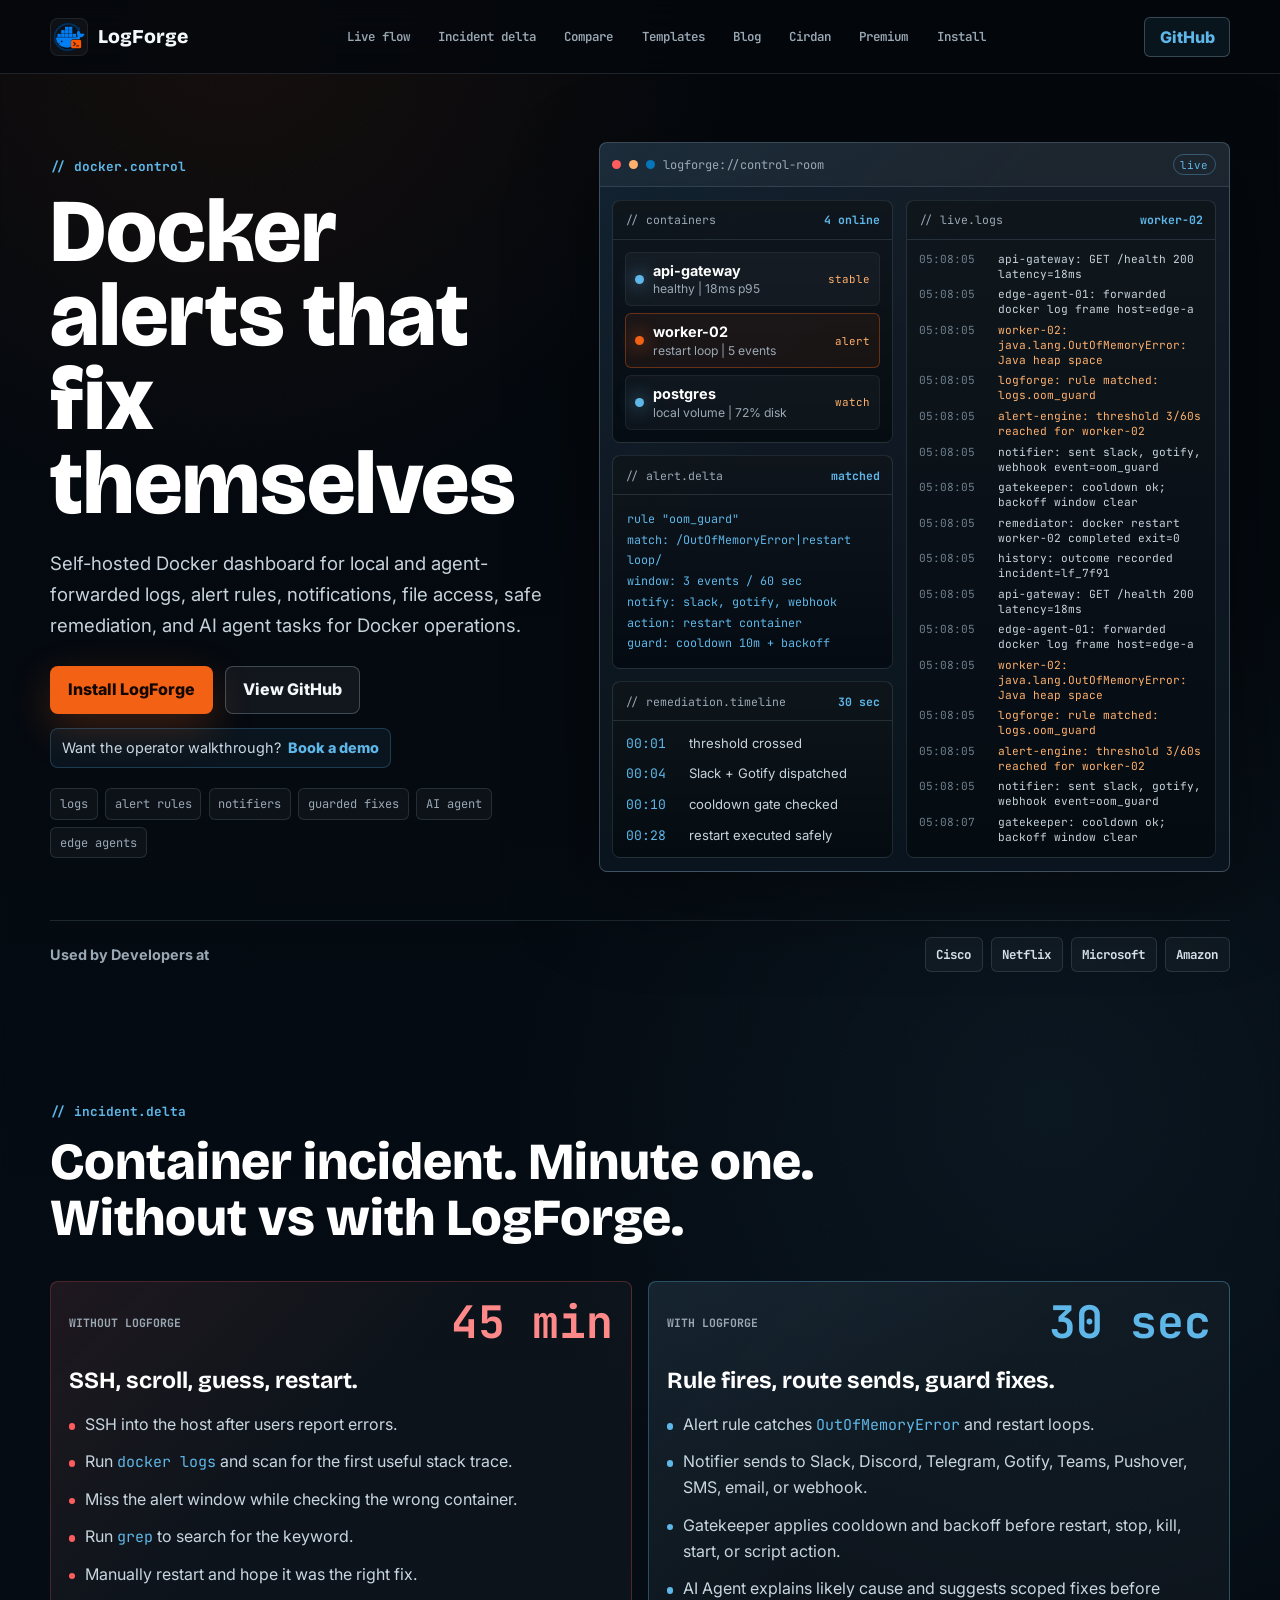
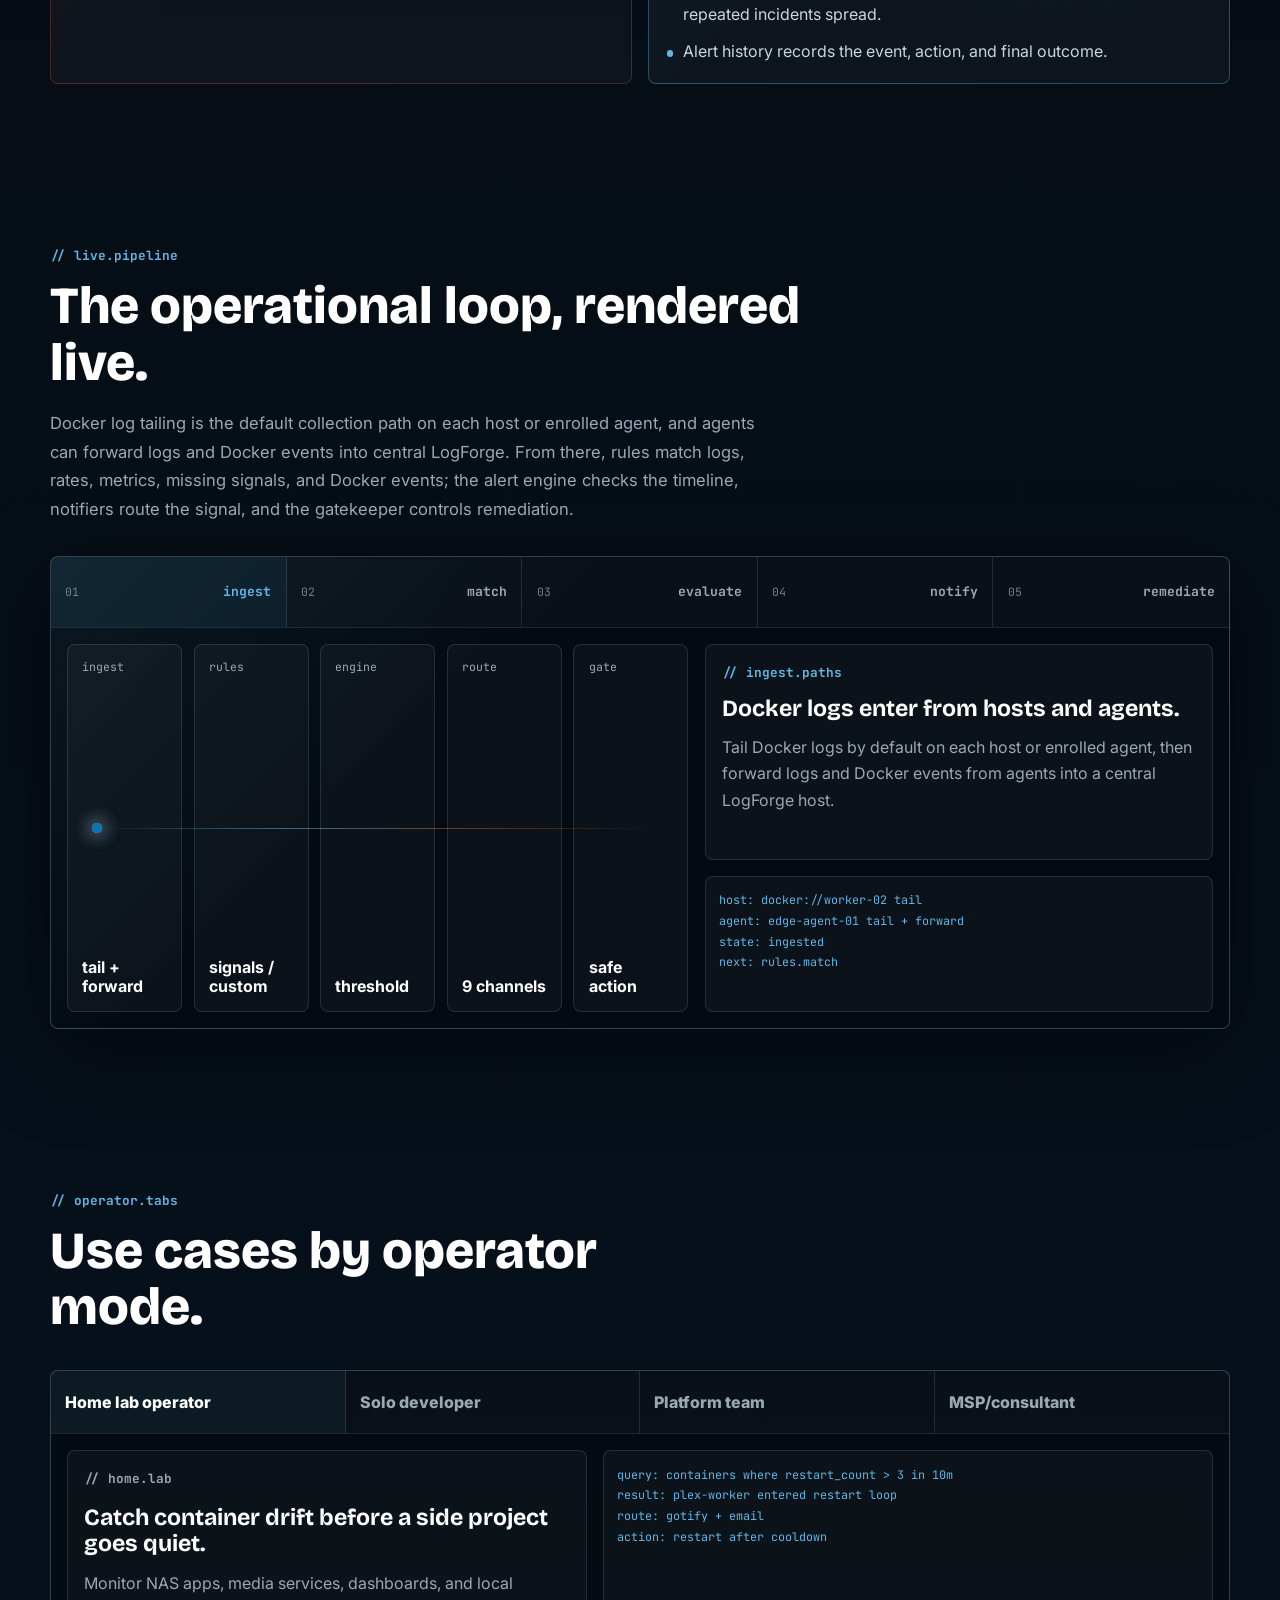
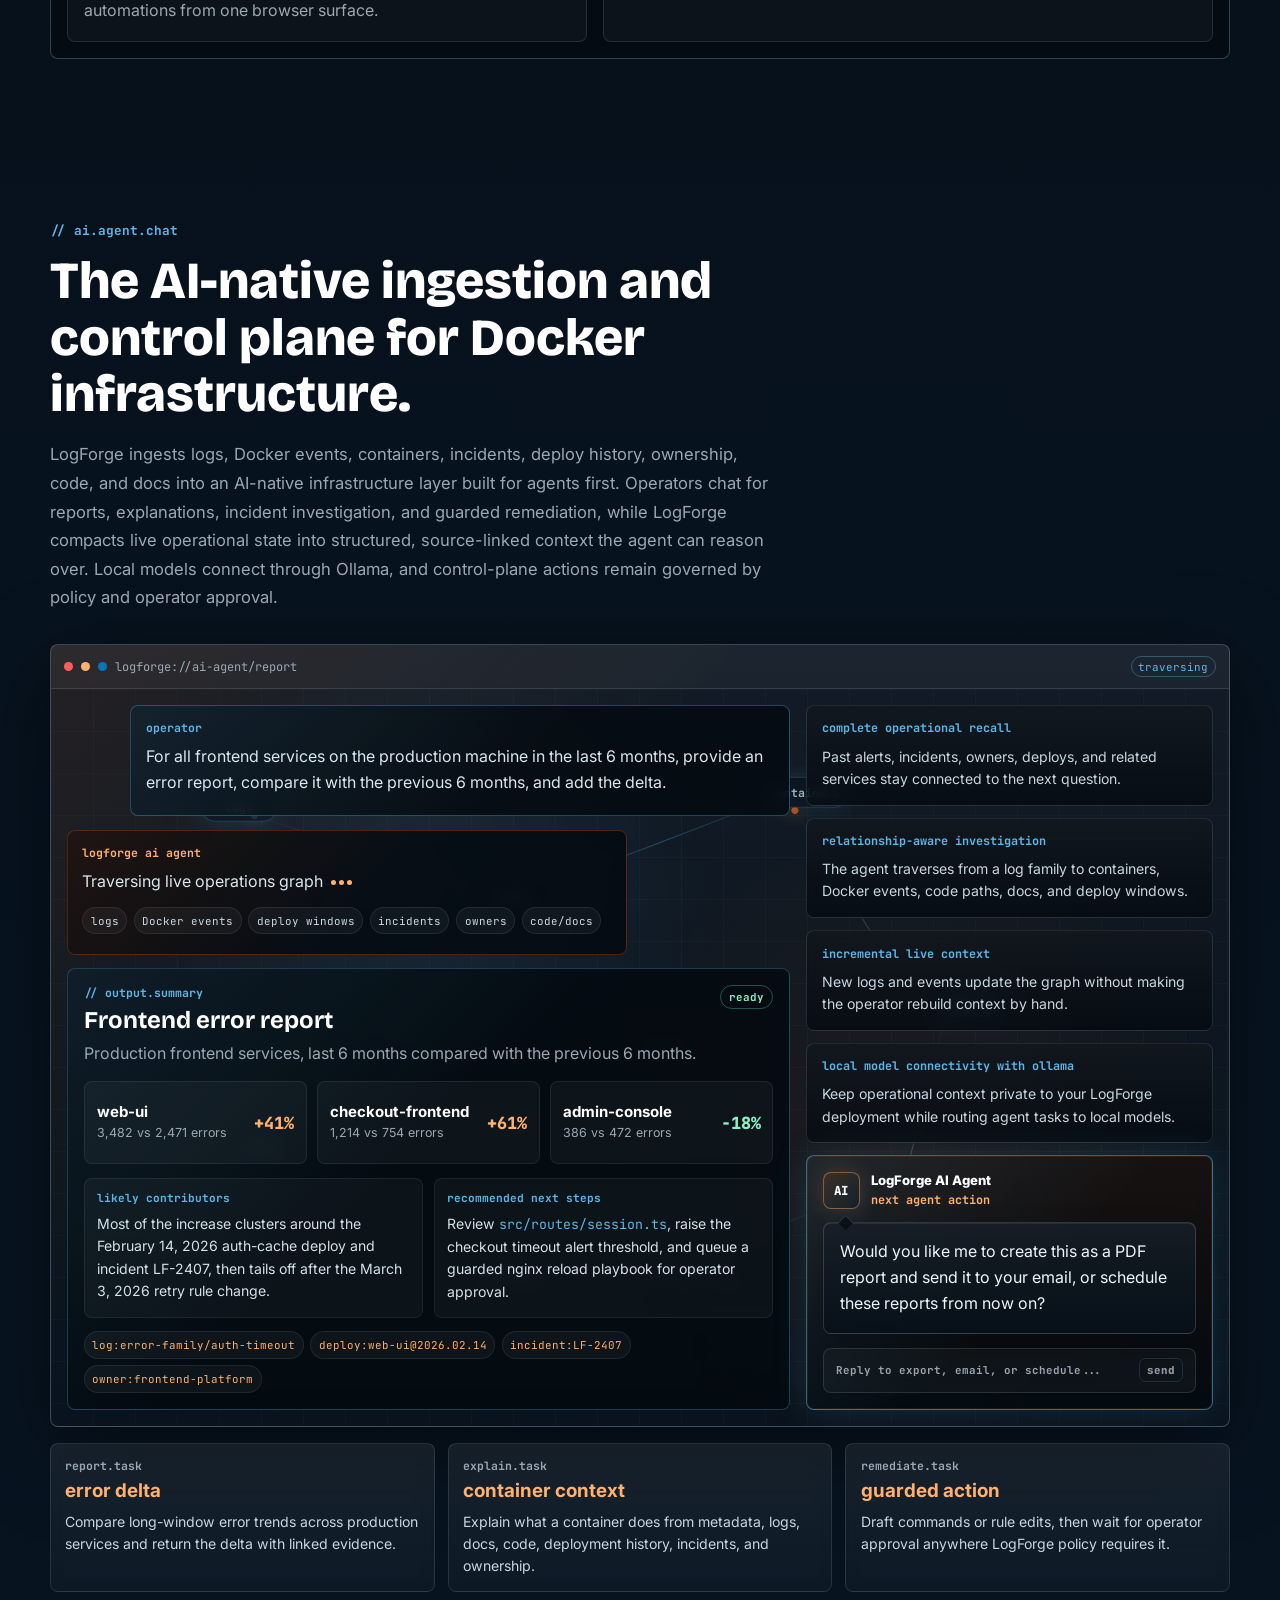
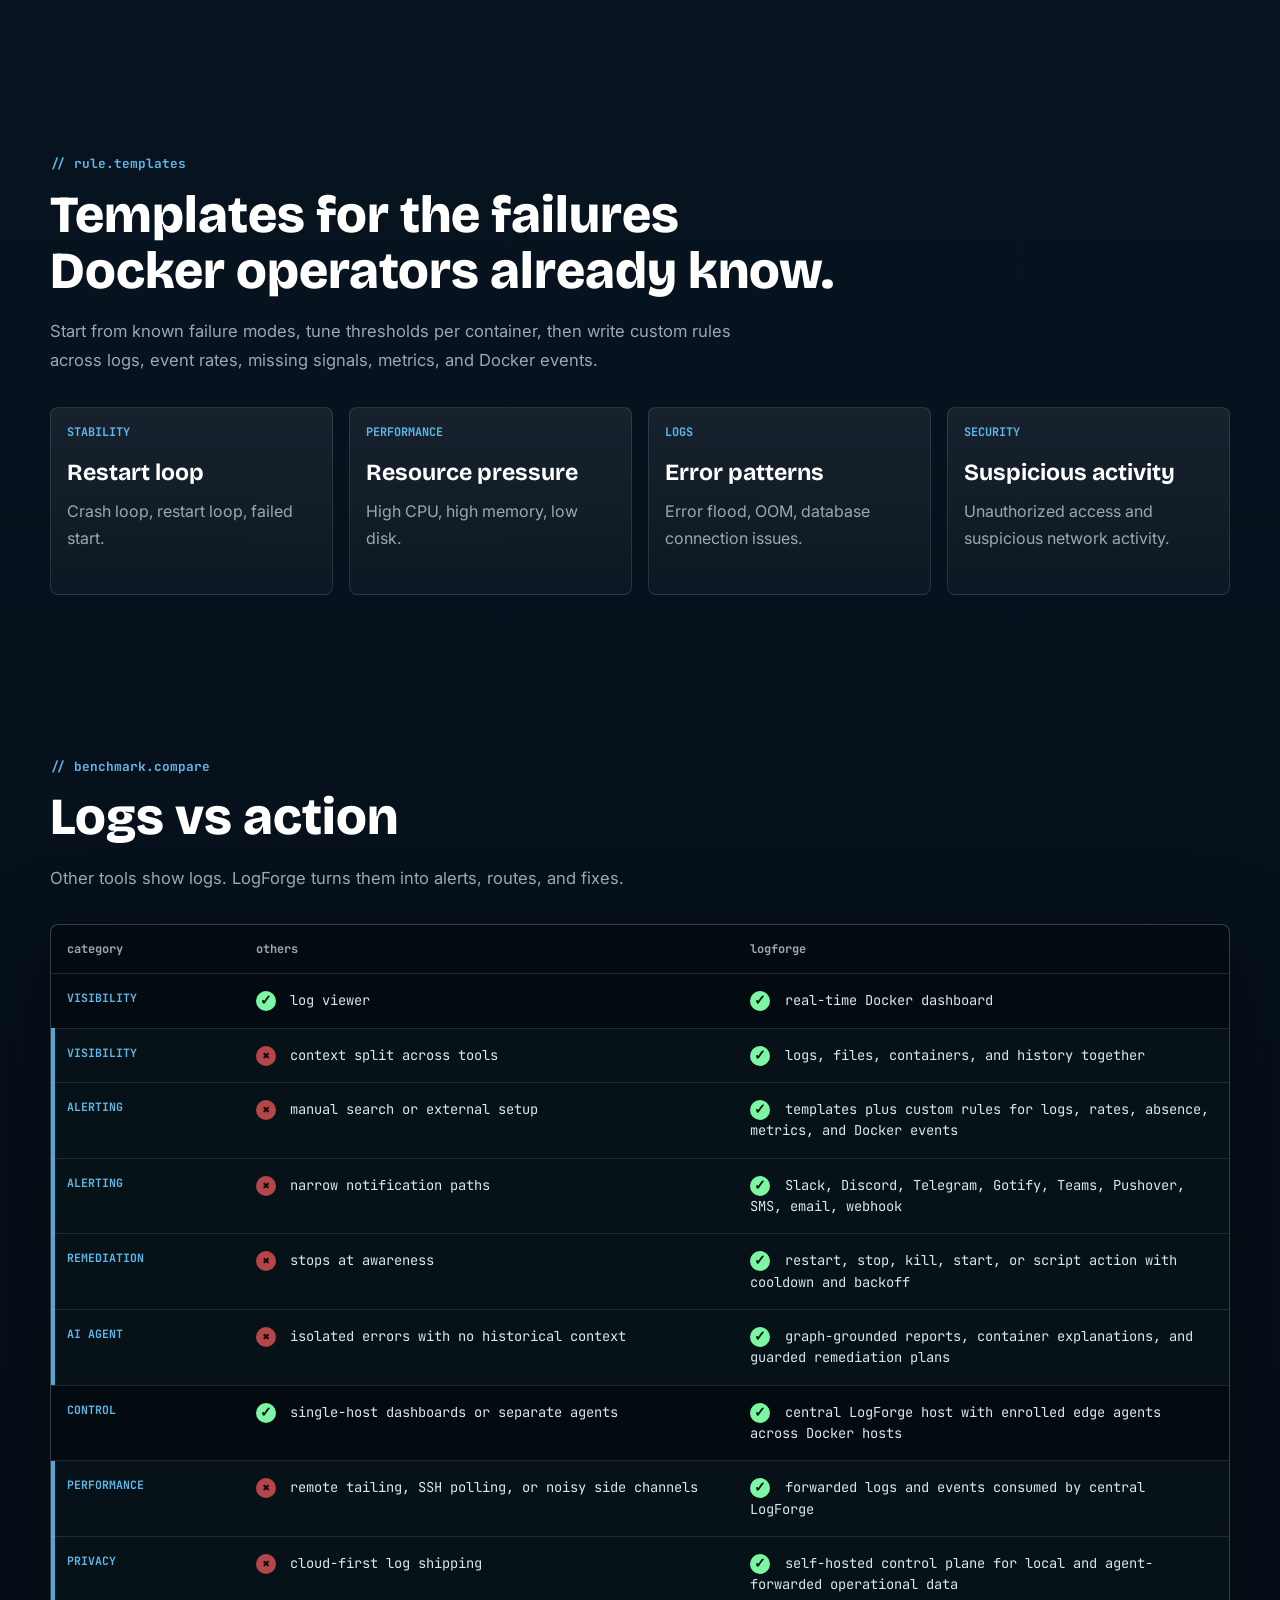
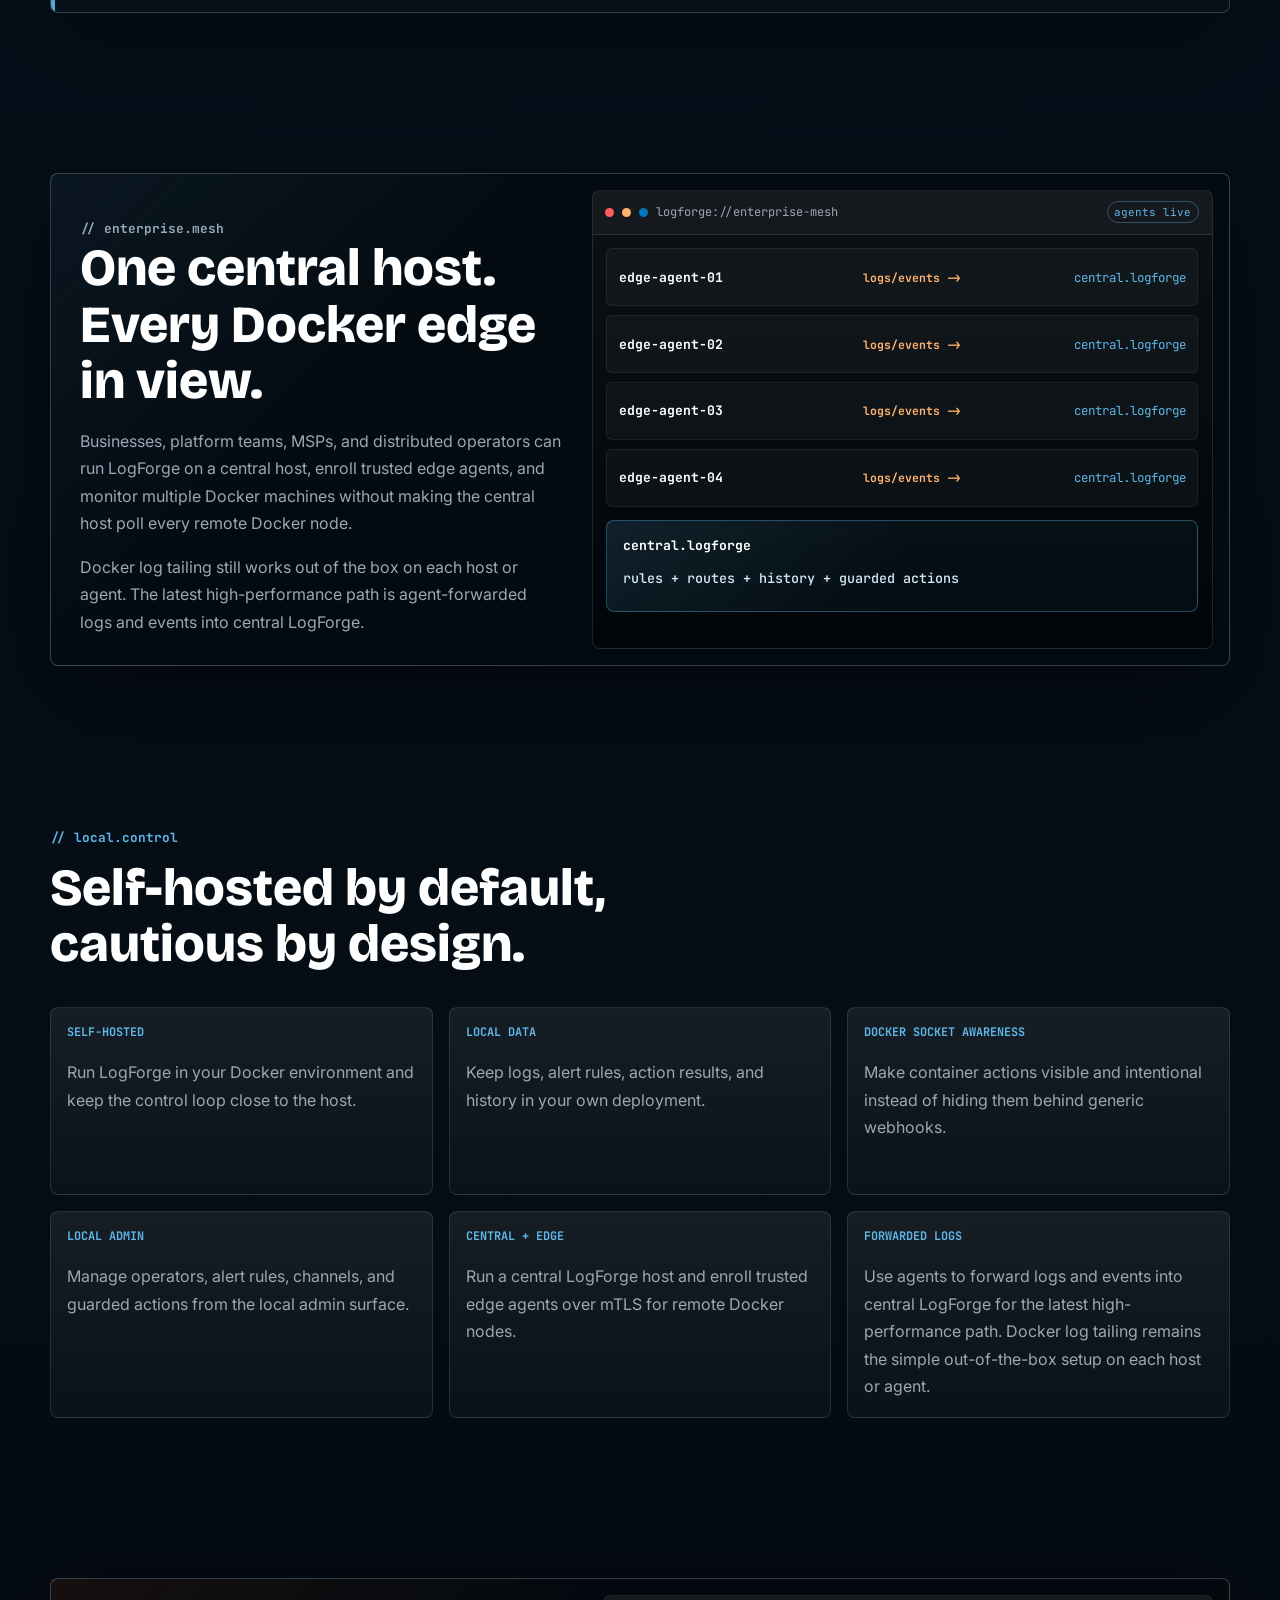
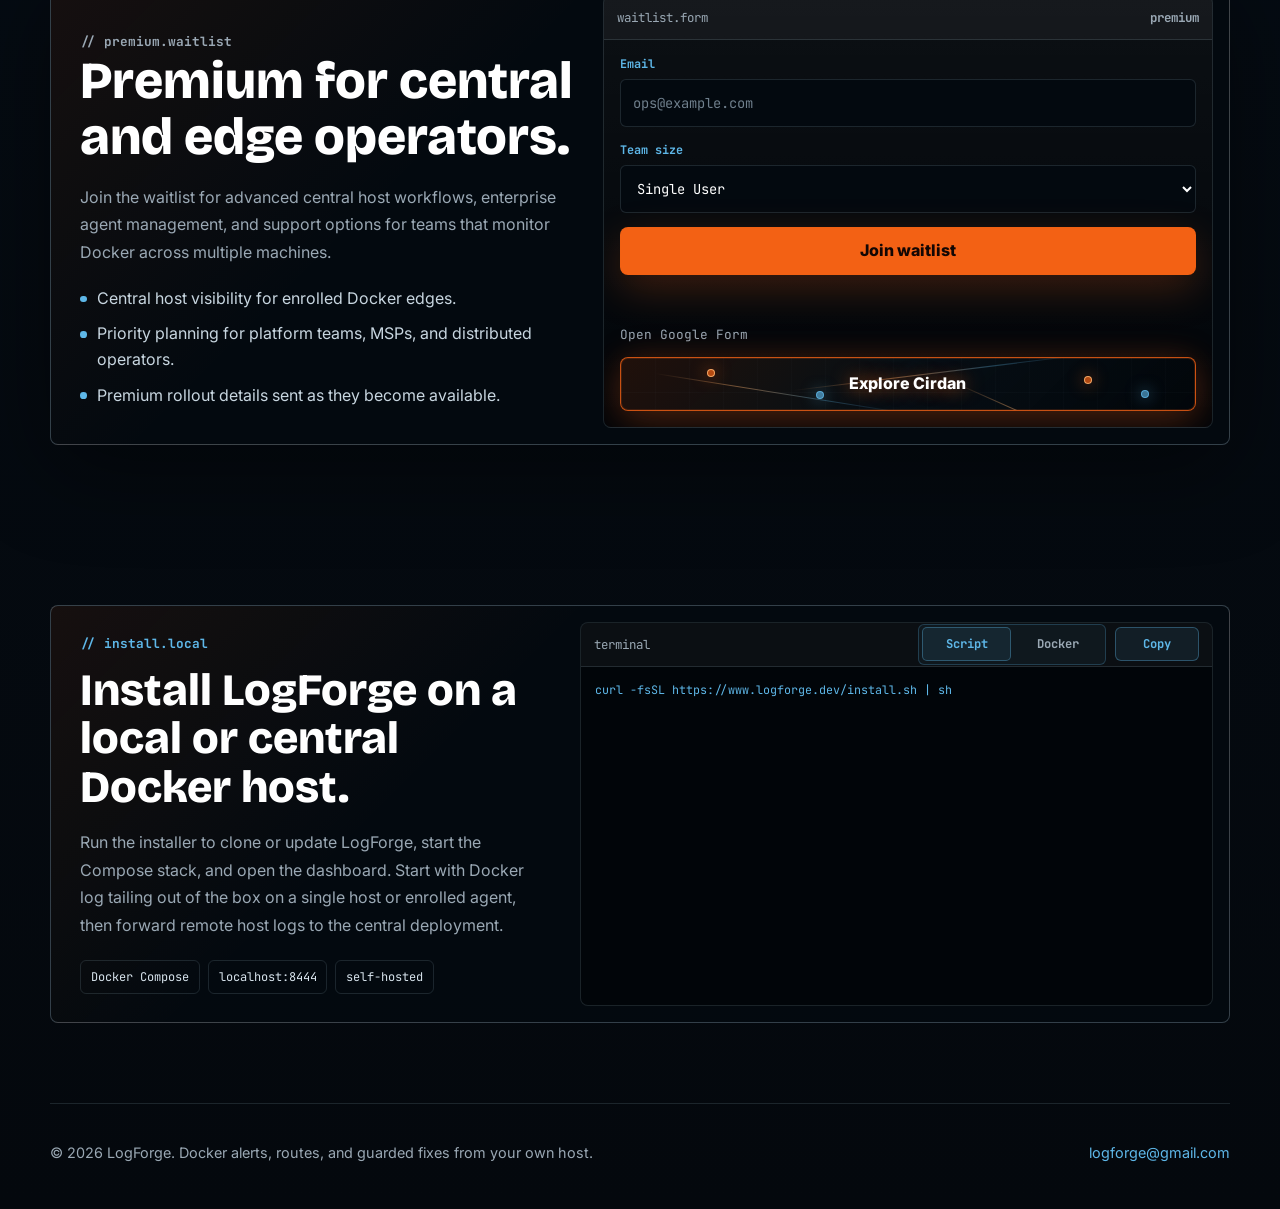
==== commit 273b9334: "cirdan CTA" ====
--- a/index.html
+++ b/index.html
@@ -717,6 +717,18 @@
                         <button class="button button-primary premium-submit" type="submit">Join waitlist</button>
                         <p id="premium-form-status" class="form-status" role="status" aria-live="polite"></p>
                         <a class="form-fallback" href="https://docs.google.com/forms/d/e/1FAIpQLSe7D8ET0jccLyB7ufdlz3Lj9IEhLvrrvncpP8xzFvLgqYZGEQ/viewform" target="_blank" rel="noopener noreferrer">Open Google Form</a>
+                        <a class="button premium-cirdan-link" href="cirdan.html">
+                            <span class="premium-cirdan-graph" aria-hidden="true">
+                                <span class="premium-cirdan-edge premium-cirdan-edge-one"></span>
+                                <span class="premium-cirdan-edge premium-cirdan-edge-two"></span>
+                                <span class="premium-cirdan-edge premium-cirdan-edge-three"></span>
+                                <span class="premium-cirdan-node premium-cirdan-node-one"></span>
+                                <span class="premium-cirdan-node premium-cirdan-node-two"></span>
+                                <span class="premium-cirdan-node premium-cirdan-node-three"></span>
+                                <span class="premium-cirdan-node premium-cirdan-node-four"></span>
+                            </span>
+                            <span class="premium-cirdan-label">Explore Cirdan</span>
+                        </a>
                     </div>
                 </form>
             </div>
--- a/styles.css
+++ b/styles.css
@@ -149,7 +149,11 @@
 .cirdan-graph-node,
 .cirdan-console-readout,
 .cirdan-capability-card span,
-.cirdan-source-pills,
+.cirdan-source-chips,
+.cirdan-fragment-label,
+.cirdan-agent-connector,
+.cirdan-context-node,
+.cirdan-agent-readouts,
 .cirdan-mode-tag,
 .cirdan-layer-label {
     font-family: "JetBrains Mono", ui-monospace, SFMono-Regular, Menlo, Monaco, Consolas, monospace;
@@ -2151,6 +2155,182 @@
     color: var(--brand-blue);
 }
 
+.premium-cirdan-link {
+    position: relative;
+    width: 100%;
+    min-height: 54px;
+    overflow: hidden;
+    border-color: rgba(243, 97, 20, 0.82);
+    border-radius: 8px;
+    background:
+        linear-gradient(135deg, rgba(243, 97, 20, 0.13), rgba(94, 183, 232, 0.055) 48%, rgba(2, 6, 10, 0.96)),
+        rgba(2, 6, 10, 0.94);
+    color: #ffffff;
+    box-shadow:
+        0 0 0 1px rgba(243, 97, 20, 0.16) inset,
+        0 14px 38px rgba(243, 97, 20, 0.19),
+        0 0 34px rgba(243, 97, 20, 0.18);
+    isolation: isolate;
+    animation: premium-cirdan-pulse 6s ease-in-out infinite;
+}
+
+.premium-cirdan-link::before {
+    content: "";
+    position: absolute;
+    inset: 0;
+    z-index: 0;
+    background-image:
+        linear-gradient(rgba(194, 226, 246, 0.06) 1px, transparent 1px),
+        linear-gradient(90deg, rgba(194, 226, 246, 0.05) 1px, transparent 1px);
+    background-size: 34px 34px;
+    opacity: 0.4;
+}
+
+.premium-cirdan-link:hover,
+.premium-cirdan-link:focus-visible {
+    border-color: rgba(255, 177, 109, 0.92);
+    color: #ffffff;
+    box-shadow:
+        0 0 0 1px rgba(255, 177, 109, 0.24) inset,
+        0 16px 44px rgba(243, 97, 20, 0.26),
+        0 0 42px rgba(243, 97, 20, 0.25);
+}
+
+.premium-cirdan-graph {
+    position: absolute;
+    inset: 0;
+    z-index: 1;
+    pointer-events: none;
+}
+
+.premium-cirdan-label {
+    position: relative;
+    z-index: 2;
+    min-width: 0;
+    text-shadow: 0 0 18px rgba(243, 97, 20, 0.72);
+}
+
+.premium-cirdan-edge,
+.premium-cirdan-node {
+    position: absolute;
+    display: block;
+}
+
+.premium-cirdan-edge {
+    width: 44%;
+    height: 1px;
+    background: linear-gradient(90deg, transparent, rgba(255, 177, 109, 0.6), rgba(94, 183, 232, 0.45), transparent);
+    transform-origin: left center;
+    opacity: 0.7;
+    animation: premium-cirdan-edge-drift 12s ease-in-out infinite;
+}
+
+.premium-cirdan-edge-one {
+    top: 30%;
+    left: 6%;
+    transform: rotate(9deg);
+}
+
+.premium-cirdan-edge-two {
+    top: 62%;
+    left: 30%;
+    width: 52%;
+    transform: rotate(-7deg);
+    animation-delay: -3s;
+}
+
+.premium-cirdan-edge-three {
+    top: 46%;
+    left: 58%;
+    width: 32%;
+    transform: rotate(24deg);
+    animation-delay: -7s;
+}
+
+.premium-cirdan-node {
+    width: 8px;
+    height: 8px;
+    border: 1px solid rgba(255, 177, 109, 0.9);
+    border-radius: 50%;
+    background: rgba(243, 97, 20, 0.72);
+    box-shadow: 0 0 16px rgba(243, 97, 20, 0.72);
+    animation: premium-cirdan-node-drift 11s ease-in-out infinite;
+}
+
+.premium-cirdan-node-one {
+    top: 22%;
+    left: 15%;
+}
+
+.premium-cirdan-node-two {
+    top: 64%;
+    left: 34%;
+    border-color: rgba(94, 183, 232, 0.82);
+    background: rgba(94, 183, 232, 0.66);
+    box-shadow: 0 0 15px rgba(94, 183, 232, 0.66);
+    animation-delay: -2.5s;
+}
+
+.premium-cirdan-node-three {
+    top: 34%;
+    right: 18%;
+    animation-delay: -5.5s;
+}
+
+.premium-cirdan-node-four {
+    right: 8%;
+    bottom: 22%;
+    border-color: rgba(94, 183, 232, 0.82);
+    background: rgba(94, 183, 232, 0.62);
+    box-shadow: 0 0 15px rgba(94, 183, 232, 0.62);
+    animation-delay: -8s;
+}
+
+@keyframes premium-cirdan-pulse {
+    0%,
+    100% {
+        border-color: rgba(243, 97, 20, 0.72);
+        box-shadow:
+            0 0 0 1px rgba(243, 97, 20, 0.14) inset,
+            0 14px 38px rgba(243, 97, 20, 0.17),
+            0 0 30px rgba(243, 97, 20, 0.16);
+    }
+
+    50% {
+        border-color: rgba(255, 177, 109, 0.94);
+        box-shadow:
+            0 0 0 1px rgba(255, 177, 109, 0.24) inset,
+            0 18px 48px rgba(243, 97, 20, 0.26),
+            0 0 46px rgba(243, 97, 20, 0.28);
+    }
+}
+
+@keyframes premium-cirdan-node-drift {
+    0%,
+    100% {
+        transform: translate3d(0, 0, 0) scale(1);
+        opacity: 0.74;
+    }
+
+    50% {
+        transform: translate3d(8px, -5px, 0) scale(1.16);
+        opacity: 1;
+    }
+}
+
+@keyframes premium-cirdan-edge-drift {
+    0%,
+    100% {
+        opacity: 0.44;
+        filter: saturate(1);
+    }
+
+    50% {
+        opacity: 0.86;
+        filter: saturate(1.35);
+    }
+}
+
 .blog-feature-card,
 .post-card {
     display: grid;
@@ -2888,7 +3068,6 @@
 .cirdan-capability-card,
 .cirdan-mode-grid article,
 .cirdan-compare-grid article,
-.cirdan-source-panel,
 .cirdan-stack-layer {
     min-width: 0;
     border: 1px solid var(--line);
@@ -2994,33 +3173,373 @@
     background: var(--red);
 }
 
-.cirdan-knowledge-layout {
+.cirdan-agent-shift-console {
+    min-width: 0;
+    overflow: hidden;
+    border: 1px solid var(--line-strong);
+    border-radius: 8px;
+    background:
+        linear-gradient(135deg, rgba(243, 97, 20, 0.09), transparent 28%),
+        linear-gradient(135deg, transparent 54%, rgba(94, 183, 232, 0.1)),
+        linear-gradient(180deg, rgba(255, 255, 255, 0.052), rgba(255, 255, 255, 0.012)),
+        #06101a;
+    box-shadow: var(--shadow);
+}
+
+.cirdan-agent-shift-body {
+    display: grid;
+    grid-template-columns: minmax(0, 1fr) minmax(104px, 0.28fr) minmax(0, 1fr);
+    gap: 0.75rem;
+    align-items: stretch;
+    padding: 0.8rem;
+}
+
+.cirdan-shift-panel {
+    min-width: 0;
+    overflow: hidden;
+    border: 1px solid var(--line);
+    border-radius: 8px;
+    background:
+        linear-gradient(180deg, rgba(255, 255, 255, 0.04), transparent),
+        rgba(4, 10, 16, 0.82);
+}
+
+.cirdan-human-panel {
+    border-color: rgba(243, 97, 20, 0.3);
+    background:
+        linear-gradient(135deg, rgba(243, 97, 20, 0.09), transparent 48%),
+        rgba(4, 10, 16, 0.84);
+}
+
+.cirdan-context-panel {
+    border-color: rgba(94, 183, 232, 0.34);
+    background:
+        linear-gradient(135deg, rgba(94, 183, 232, 0.1), transparent 48%),
+        rgba(4, 10, 16, 0.86);
+}
+
+.cirdan-shift-panel-content {
+    display: grid;
+    grid-template-rows: auto 1fr auto;
+    gap: 0.85rem;
+    min-height: 440px;
+    padding: 0.85rem;
+}
+
+.cirdan-shift-copy h3 {
+    max-width: 16ch;
+    margin: 0;
+    color: #ffffff;
+    font-size: 1.78rem;
+    line-height: 1.08;
+}
+
+.cirdan-shift-copy p {
+    max-width: 38rem;
+    margin: 0.72rem 0 0;
+    color: #c8d6e0;
+    line-height: 1.62;
+}
+
+.cirdan-dashboard-fragments {
     display: grid;
     grid-template-columns: repeat(2, minmax(0, 1fr));
-    gap: 1rem;
-}
-
-.cirdan-source-panel {
+    gap: 0.55rem;
+    min-width: 0;
+    font-family: "JetBrains Mono", ui-monospace, SFMono-Regular, Menlo, Monaco, Consolas, monospace;
+}
+
+.cirdan-dashboard-fragment {
+    display: grid;
+    align-content: space-between;
+    gap: 0.48rem;
+    min-width: 0;
+    min-height: 104px;
+    padding: 0.58rem;
     overflow: hidden;
-}
-
-.cirdan-source-pills {
+    border: 1px solid rgba(255, 255, 255, 0.07);
+    border-radius: 6px;
+    background:
+        linear-gradient(rgba(194, 226, 246, 0.035) 1px, transparent 1px),
+        linear-gradient(90deg, rgba(194, 226, 246, 0.035) 1px, transparent 1px),
+        rgba(4, 8, 13, 0.66);
+    background-size: 18px 18px, 18px 18px, auto;
+}
+
+.cirdan-fragment-label {
+    color: var(--brand-orange-light);
+    font-size: 0.67rem;
+    font-weight: 700;
+    text-transform: lowercase;
+}
+
+.cirdan-dashboard-fragment p {
+    margin: 0;
+    overflow: hidden;
+    color: #cbd7df;
+    font-size: 0.68rem;
+    line-height: 1.45;
+    text-overflow: ellipsis;
+    white-space: nowrap;
+}
+
+.cirdan-mini-chart {
+    display: flex;
+    align-items: end;
+    gap: 0.28rem;
+    min-width: 0;
+    height: 54px;
+    padding-top: 0.1rem;
+}
+
+.cirdan-mini-chart span {
+    flex: 1;
+    min-width: 0;
+    border-radius: 2px 2px 0 0;
+    background: linear-gradient(180deg, rgba(243, 97, 20, 0.88), rgba(243, 97, 20, 0.24));
+    box-shadow: 0 0 14px rgba(243, 97, 20, 0.12);
+}
+
+.cirdan-mini-chart span:nth-child(1) {
+    height: 38%;
+}
+
+.cirdan-mini-chart span:nth-child(2) {
+    height: 64%;
+}
+
+.cirdan-mini-chart span:nth-child(3) {
+    height: 46%;
+}
+
+.cirdan-mini-chart span:nth-child(4) {
+    height: 82%;
+}
+
+.cirdan-mini-chart span:nth-child(5) {
+    height: 58%;
+}
+
+.cirdan-alert-fragment {
+    border-color: rgba(255, 93, 93, 0.16);
+}
+
+.cirdan-log-fragment,
+.cirdan-config-fragment {
+    border-color: rgba(243, 97, 20, 0.16);
+}
+
+.cirdan-source-chips {
     display: flex;
     flex-wrap: wrap;
-    gap: 0.52rem;
-    padding: 1rem;
-}
-
-.cirdan-source-pills span {
+    gap: 0.4rem;
+    min-width: 0;
+}
+
+.cirdan-source-chips span {
     max-width: 100%;
-    padding: 0.44rem 0.58rem;
-    border: 1px solid rgba(94, 183, 232, 0.2);
+    padding: 0.34rem 0.48rem;
+    overflow: hidden;
+    border: 1px solid rgba(243, 97, 20, 0.26);
+    border-radius: 6px;
+    background: rgba(243, 97, 20, 0.08);
+    color: #ffd8bd;
+    font-size: 0.66rem;
+    font-weight: 700;
+    line-height: 1;
+    text-overflow: ellipsis;
+    text-transform: lowercase;
+    white-space: nowrap;
+}
+
+.cirdan-agent-connector {
+    display: grid;
+    grid-template-rows: auto minmax(0, 1fr) auto;
+    gap: 0.62rem;
+    align-items: center;
+    justify-items: center;
+    min-width: 0;
+    padding: 0.2rem 0;
+    color: #d7e8f2;
+    font-size: 0.68rem;
+    font-weight: 700;
+    line-height: 1.35;
+    text-align: center;
+    text-transform: lowercase;
+}
+
+.cirdan-connector-node {
+    display: block;
+    max-width: 100%;
+    padding: 0.42rem 0.48rem;
+    overflow: hidden;
+    border: 1px solid rgba(243, 97, 20, 0.28);
+    border-radius: 6px;
+    background: rgba(4, 8, 13, 0.92);
+    color: #ffe1c8;
+    text-overflow: ellipsis;
+}
+
+.cirdan-connector-node-agent {
+    border-color: rgba(94, 183, 232, 0.34);
+    color: #d5f0ff;
+}
+
+.cirdan-connector-line {
+    width: 1px;
+    min-height: 248px;
+    background: linear-gradient(180deg, rgba(243, 97, 20, 0.58), rgba(94, 183, 232, 0.62));
+    box-shadow:
+        0 0 18px rgba(243, 97, 20, 0.16),
+        0 0 22px rgba(94, 183, 232, 0.16);
+}
+
+.cirdan-context-layer {
+    display: grid;
+    grid-template-columns: minmax(0, 0.9fr) minmax(0, 1.1fr);
+    gap: 0.55rem;
+    align-items: stretch;
+    min-width: 0;
+}
+
+.cirdan-context-map {
+    position: relative;
+    min-width: 0;
+    min-height: 214px;
+    overflow: hidden;
+    border: 1px solid rgba(94, 183, 232, 0.18);
+    border-radius: 6px;
+    background:
+        linear-gradient(rgba(194, 226, 246, 0.035) 1px, transparent 1px),
+        linear-gradient(90deg, rgba(194, 226, 246, 0.035) 1px, transparent 1px),
+        radial-gradient(circle at 50% 48%, rgba(94, 183, 232, 0.16), transparent 8rem),
+        rgba(4, 8, 13, 0.72);
+    background-size: 22px 22px, 22px 22px, auto, auto;
+}
+
+.cirdan-context-link {
+    position: absolute;
+    z-index: 1;
+    left: 50%;
+    top: 50%;
+    width: 38%;
+    height: 1px;
+    transform-origin: left center;
+    background: linear-gradient(90deg, rgba(94, 183, 232, 0.6), transparent);
+}
+
+.cirdan-context-link-one {
+    transform: rotate(-34deg);
+}
+
+.cirdan-context-link-two {
+    transform: rotate(15deg);
+}
+
+.cirdan-context-link-three {
+    transform: rotate(128deg);
+}
+
+.cirdan-context-node {
+    position: absolute;
+    z-index: 2;
+    transform: translate(-50%, -50%);
+    max-width: 8rem;
+    padding: 0.42rem 0.52rem;
+    overflow: hidden;
+    border: 1px solid rgba(94, 183, 232, 0.34);
     border-radius: 999px;
-    background: rgba(94, 183, 232, 0.07);
-    color: #d8edf9;
+    background:
+        linear-gradient(180deg, rgba(8, 17, 26, 0.94), rgba(8, 17, 26, 0.76)),
+        rgba(94, 183, 232, 0.12);
+    color: #d5f0ff;
+    font-size: 0.66rem;
+    font-weight: 700;
+    text-align: center;
+    text-overflow: ellipsis;
+    text-transform: lowercase;
+    white-space: nowrap;
+}
+
+.cirdan-context-node-core {
+    top: 50%;
+    left: 50%;
+    border-color: rgba(243, 97, 20, 0.42);
+    color: #ffe1c8;
+    box-shadow: 0 0 22px rgba(243, 97, 20, 0.16);
+}
+
+.cirdan-context-node-logs {
+    top: 26%;
+    left: 25%;
+}
+
+.cirdan-context-node-alert {
+    top: 40%;
+    left: 76%;
+}
+
+.cirdan-context-node-config {
+    top: 75%;
+    left: 32%;
+}
+
+.cirdan-agent-readouts {
+    display: grid;
+    gap: 0.45rem;
+    min-width: 0;
+}
+
+.cirdan-agent-readouts div {
+    min-width: 0;
+    padding: 0.55rem;
+    border: 1px solid rgba(94, 183, 232, 0.16);
+    border-radius: 6px;
+    background: rgba(4, 8, 13, 0.68);
+}
+
+.cirdan-agent-readouts span {
+    display: block;
+    color: var(--brand-blue);
+    font-size: 0.66rem;
+    font-weight: 700;
+    text-transform: lowercase;
+}
+
+.cirdan-agent-readouts strong {
+    display: block;
+    margin-top: 0.34rem;
+    color: #d7e8f2;
+    font-size: 0.76rem;
+    line-height: 1.35;
+    overflow-wrap: anywhere;
+}
+
+.cirdan-context-chips span {
+    border-color: rgba(94, 183, 232, 0.3);
+    background: rgba(94, 183, 232, 0.08);
+    color: #d5f0ff;
+}
+
+.cirdan-agent-shift-readout {
+    margin: 0 0.8rem 0.8rem;
+}
+
+.cirdan-agent-shift-readout ol {
+    grid-template-columns: repeat(4, minmax(0, 1fr));
+    gap: 0.55rem;
+    padding: 0.75rem;
+}
+
+.cirdan-agent-shift-readout li {
+    grid-template-columns: 1fr;
+    gap: 0.16rem;
+    min-width: 0;
+    padding: 0.58rem;
+    border: 1px solid rgba(255, 255, 255, 0.07);
+    border-radius: 6px;
+    background: rgba(4, 8, 13, 0.68);
     font-size: 0.74rem;
-    font-weight: 700;
-    overflow-wrap: anywhere;
 }
 
 .cirdan-mode-grid article:first-child {
@@ -3340,10 +3859,33 @@
     .agent-task-chips,
     .cirdan-capability-grid,
     .cirdan-compare-grid,
-    .cirdan-knowledge-layout,
+    .cirdan-agent-shift-body,
     .cirdan-mode-grid,
     .security-grid {
         grid-template-columns: 1fr;
+    }
+
+    .cirdan-shift-panel-content {
+        min-height: 0;
+    }
+
+    .cirdan-agent-connector {
+        grid-template-columns: auto minmax(0, 1fr) auto;
+        grid-template-rows: auto;
+        padding: 0.08rem 0;
+    }
+
+    .cirdan-connector-line {
+        width: auto;
+        height: 1px;
+        min-width: 0;
+        min-height: 0;
+        justify-self: stretch;
+        background: linear-gradient(90deg, rgba(243, 97, 20, 0.48), rgba(94, 183, 232, 0.52), transparent);
+    }
+
+    .cirdan-agent-shift-readout ol {
+        grid-template-columns: repeat(2, minmax(0, 1fr));
     }
 
     .ai-theater-body {
@@ -3540,9 +4082,40 @@
         min-width: 0;
     }
 
+    .cirdan-agent-shift-body {
+        gap: 0.55rem;
+        padding: 0.55rem;
+    }
+
+    .cirdan-shift-panel-content {
+        padding: 0.65rem;
+    }
+
+    .cirdan-dashboard-fragments,
+    .cirdan-context-layer {
+        grid-template-columns: 1fr;
+    }
+
+    .cirdan-context-map {
+        min-height: 184px;
+    }
+
+    .cirdan-shift-copy h3 {
+        font-size: 1.45rem;
+    }
+
     .cirdan-console-readout li {
         grid-template-columns: 1fr;
         gap: 0.12rem;
+    }
+
+    .cirdan-agent-shift-readout {
+        margin: 0 0.55rem 0.55rem;
+    }
+
+    .cirdan-agent-shift-readout ol {
+        grid-template-columns: 1fr;
+        padding: 0.55rem;
     }
 
     .blog-feature-media,
@@ -3674,4 +4247,20 @@
         animation-iteration-count: 1 !important;
         transition-duration: 0.001ms !important;
     }
-}
+
+    .premium-cirdan-link,
+    .premium-cirdan-edge,
+    .premium-cirdan-node {
+        animation: none !important;
+    }
+
+    .premium-cirdan-edge {
+        opacity: 0.7;
+        filter: none;
+    }
+
+    .premium-cirdan-node {
+        transform: none !important;
+        opacity: 0.86;
+    }
+}
